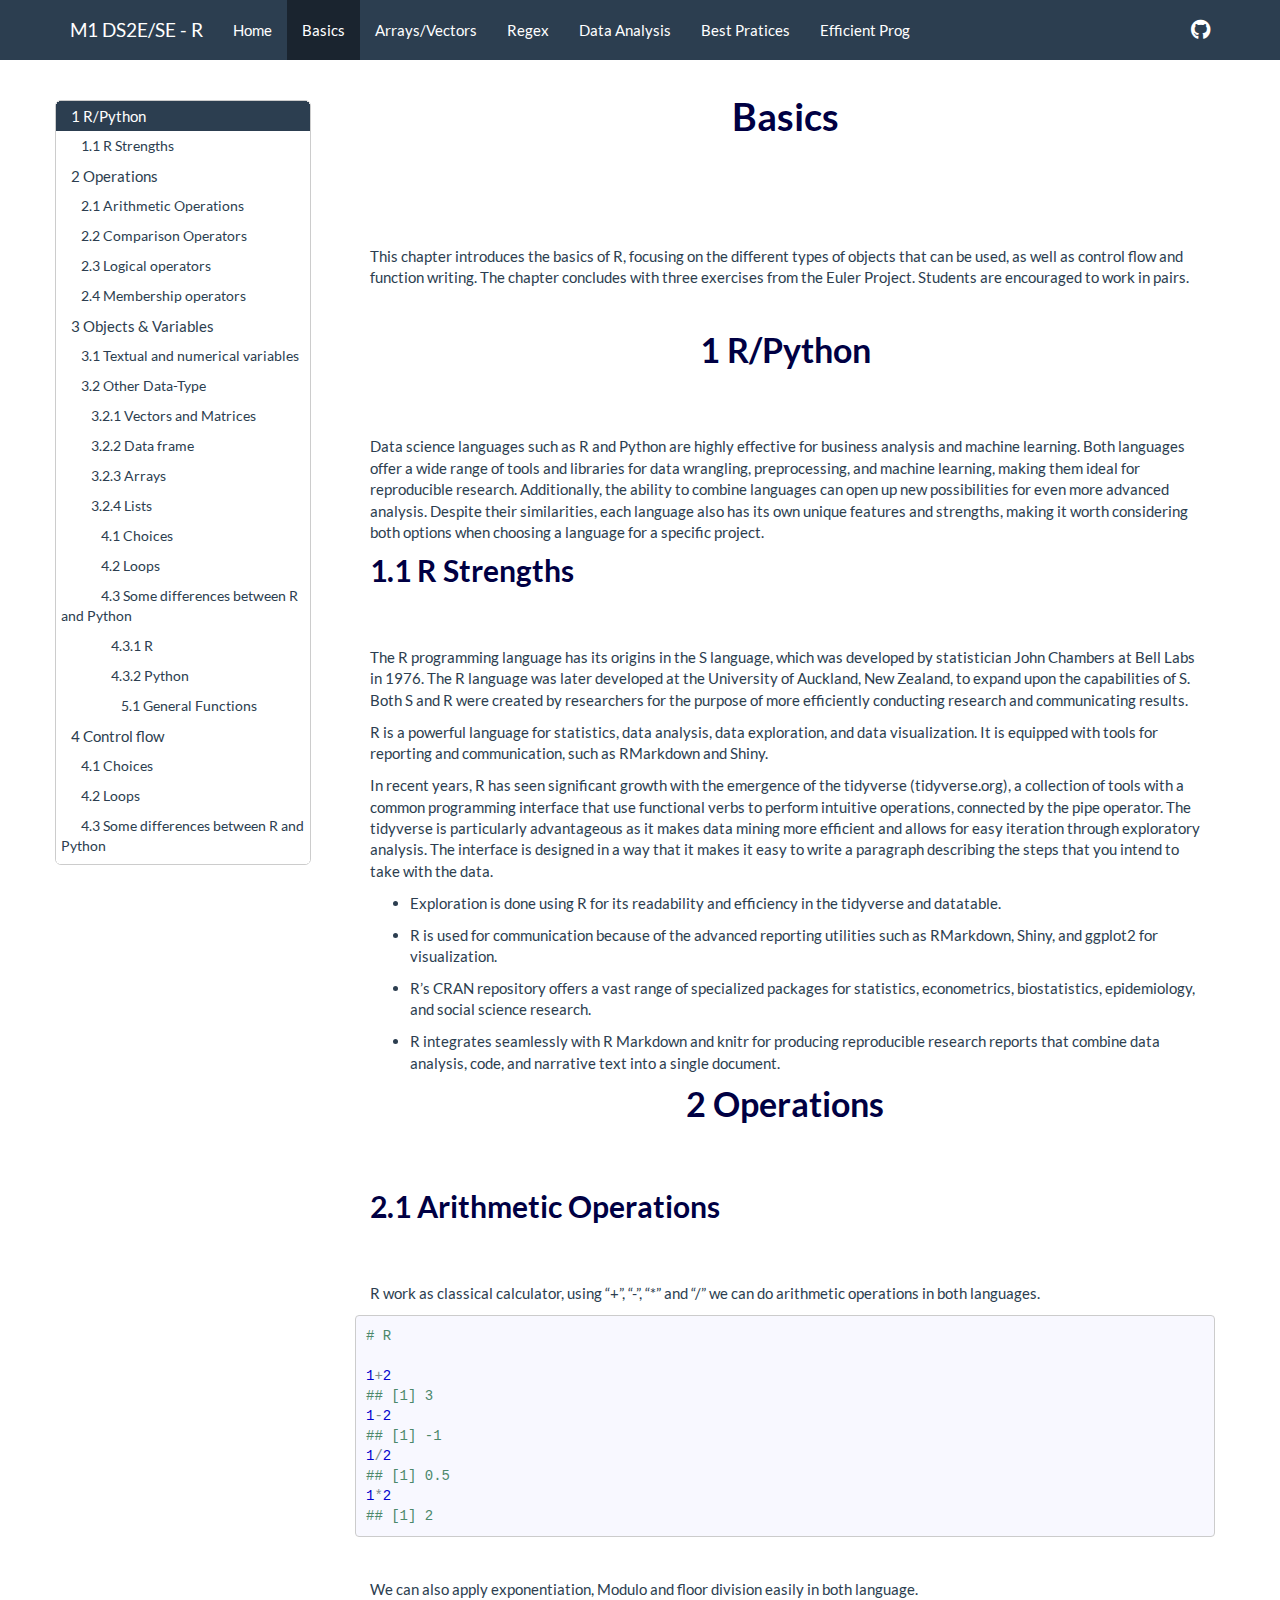
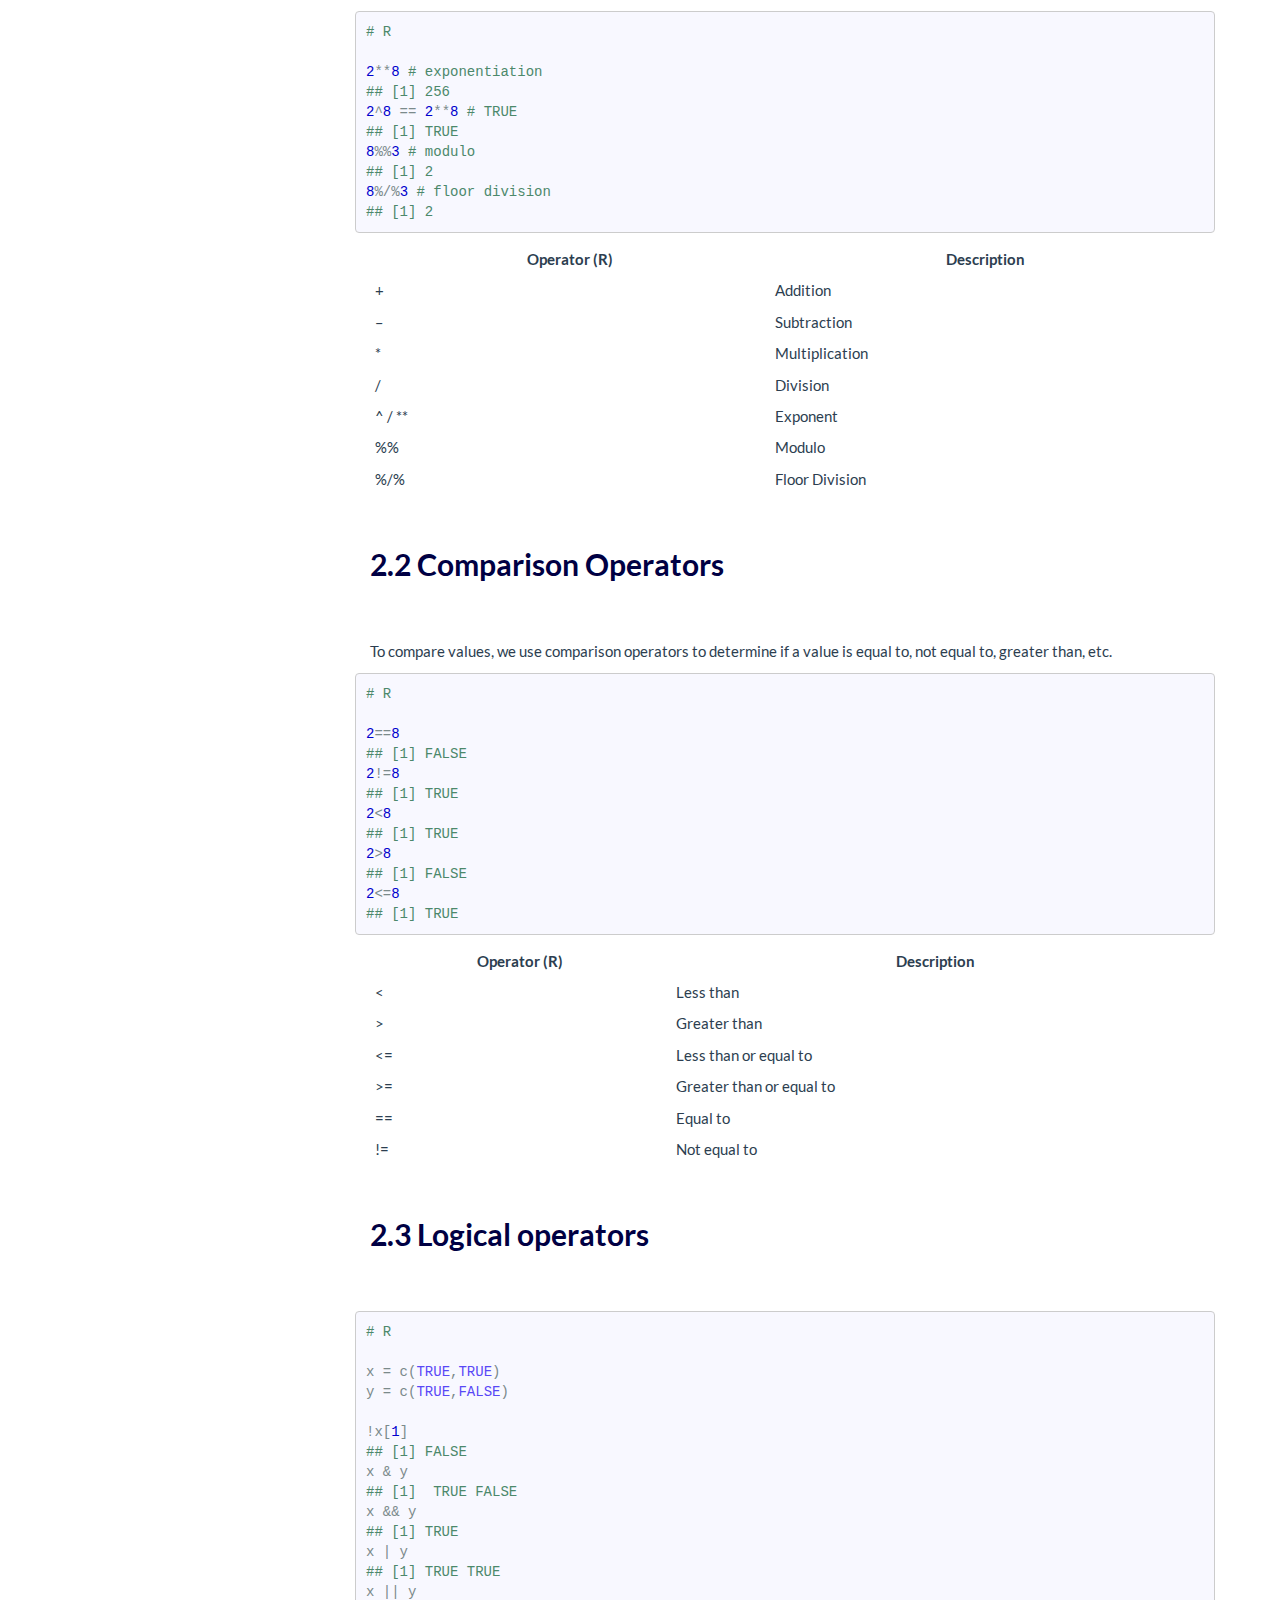
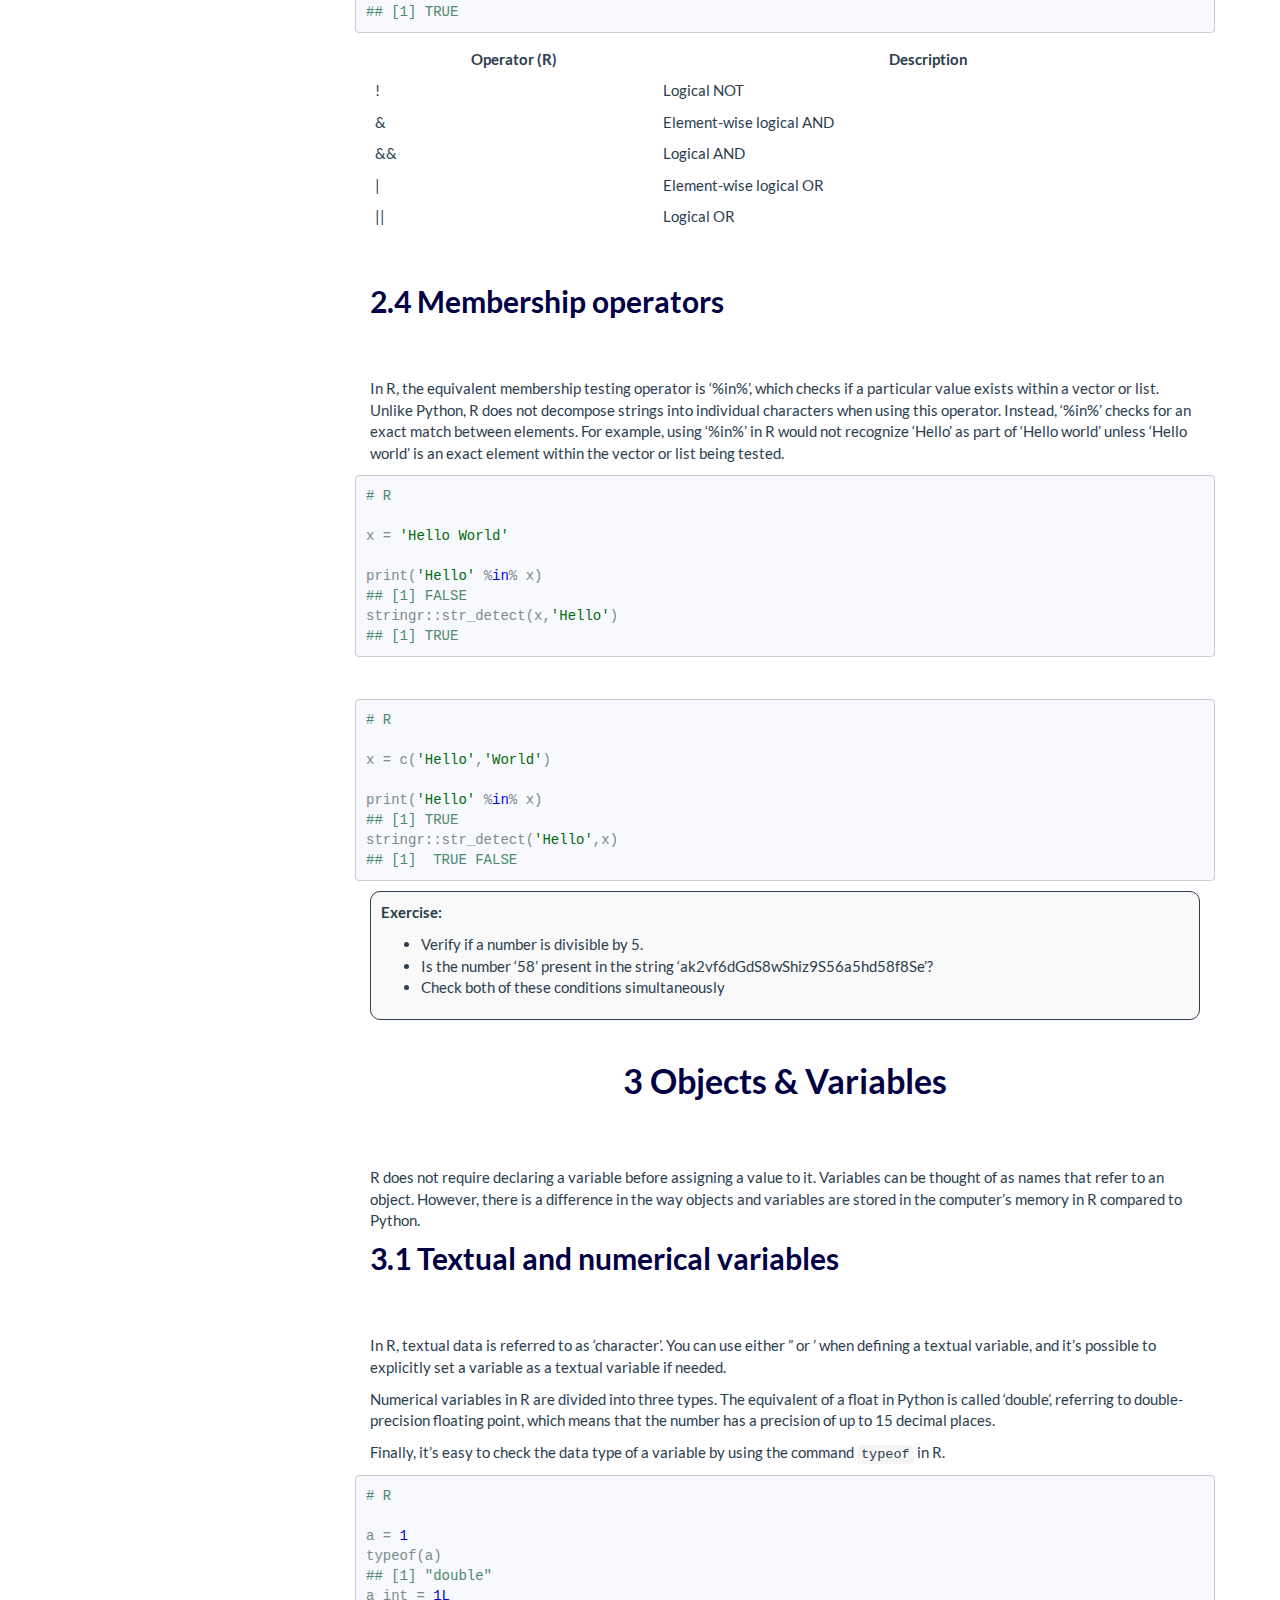
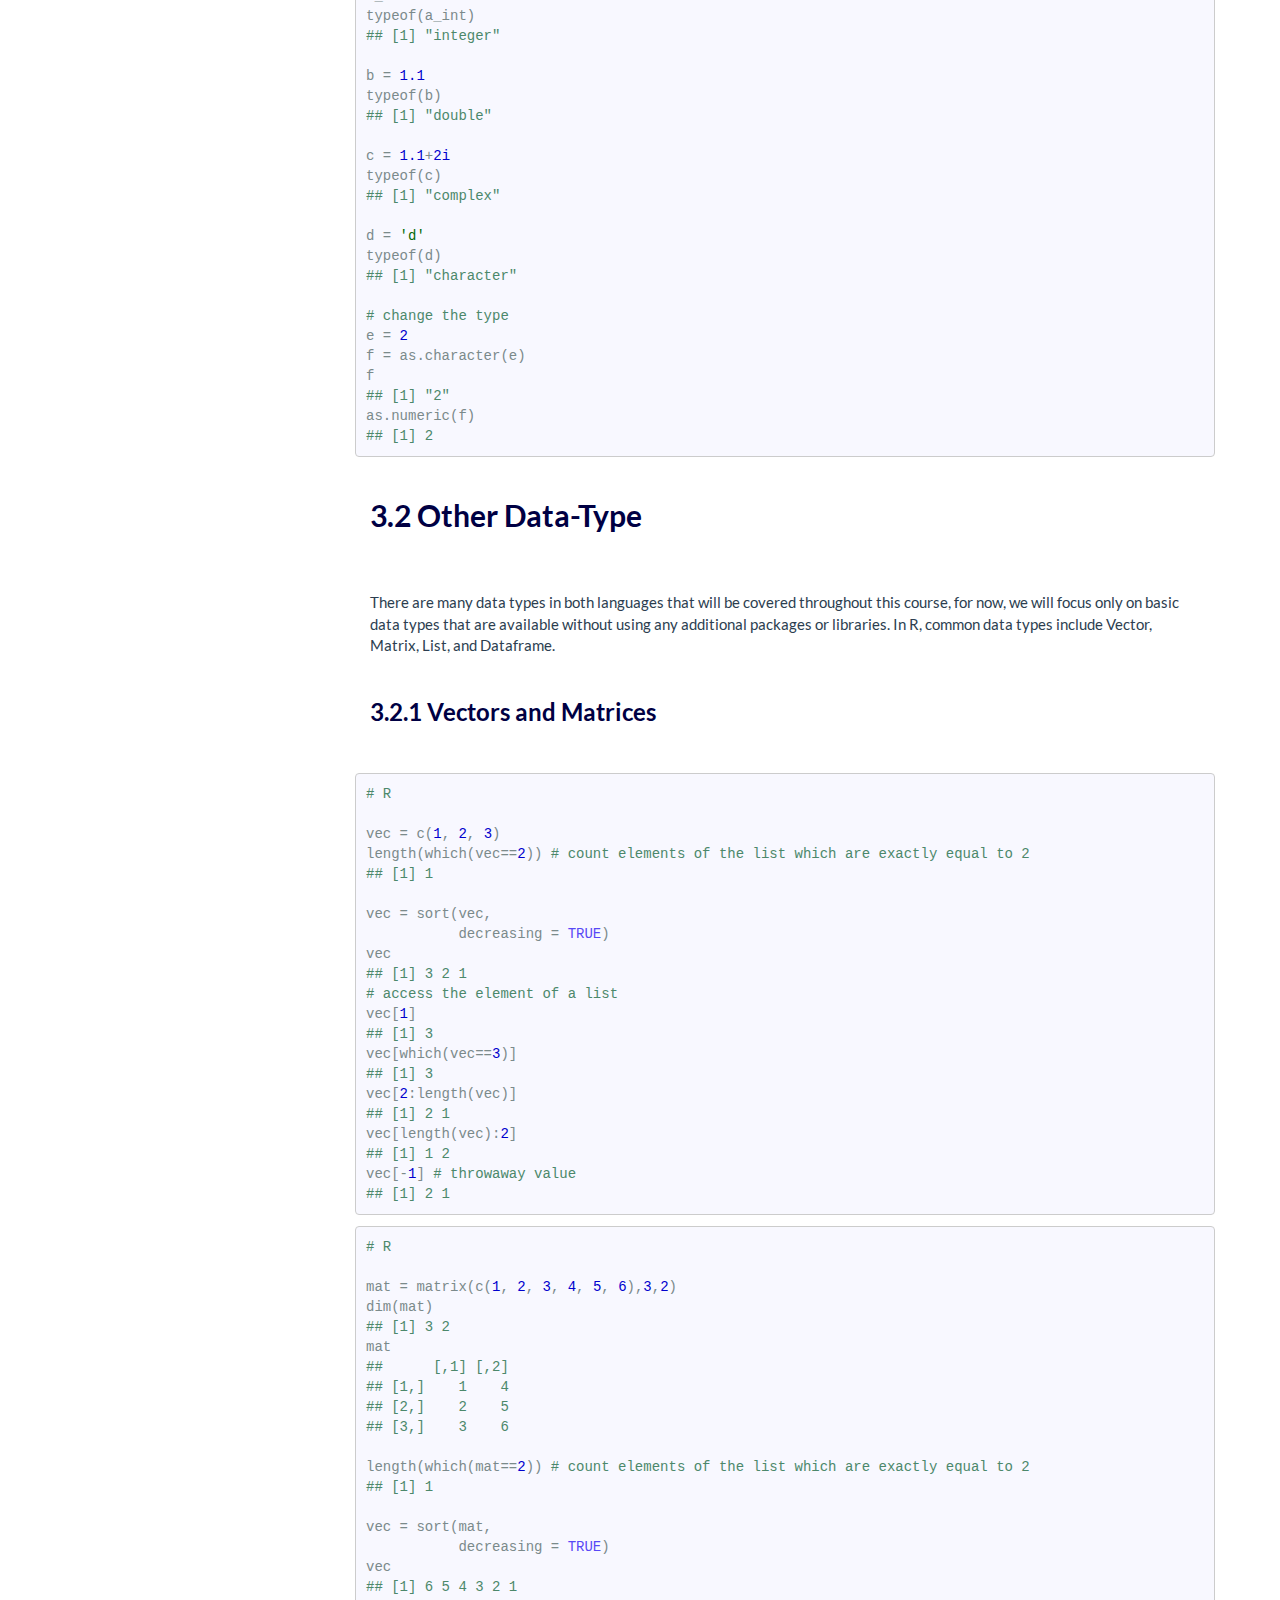
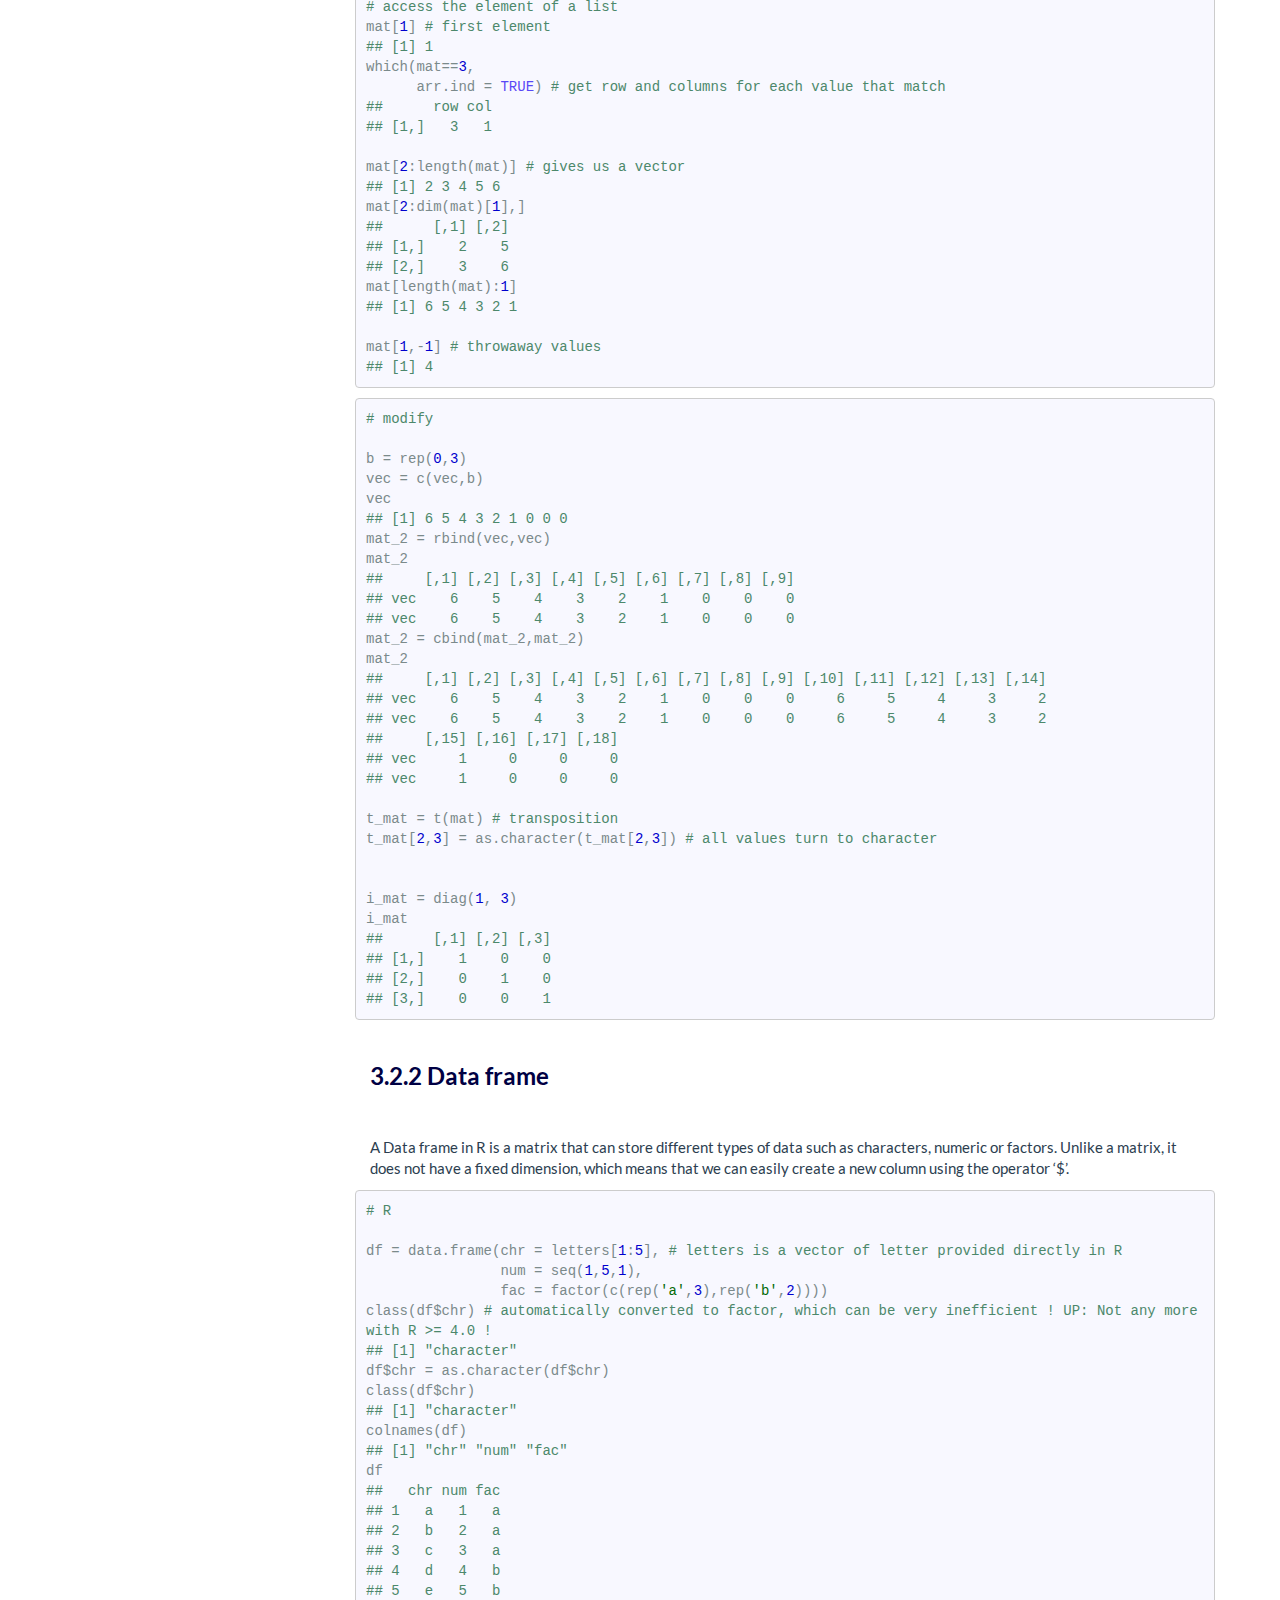
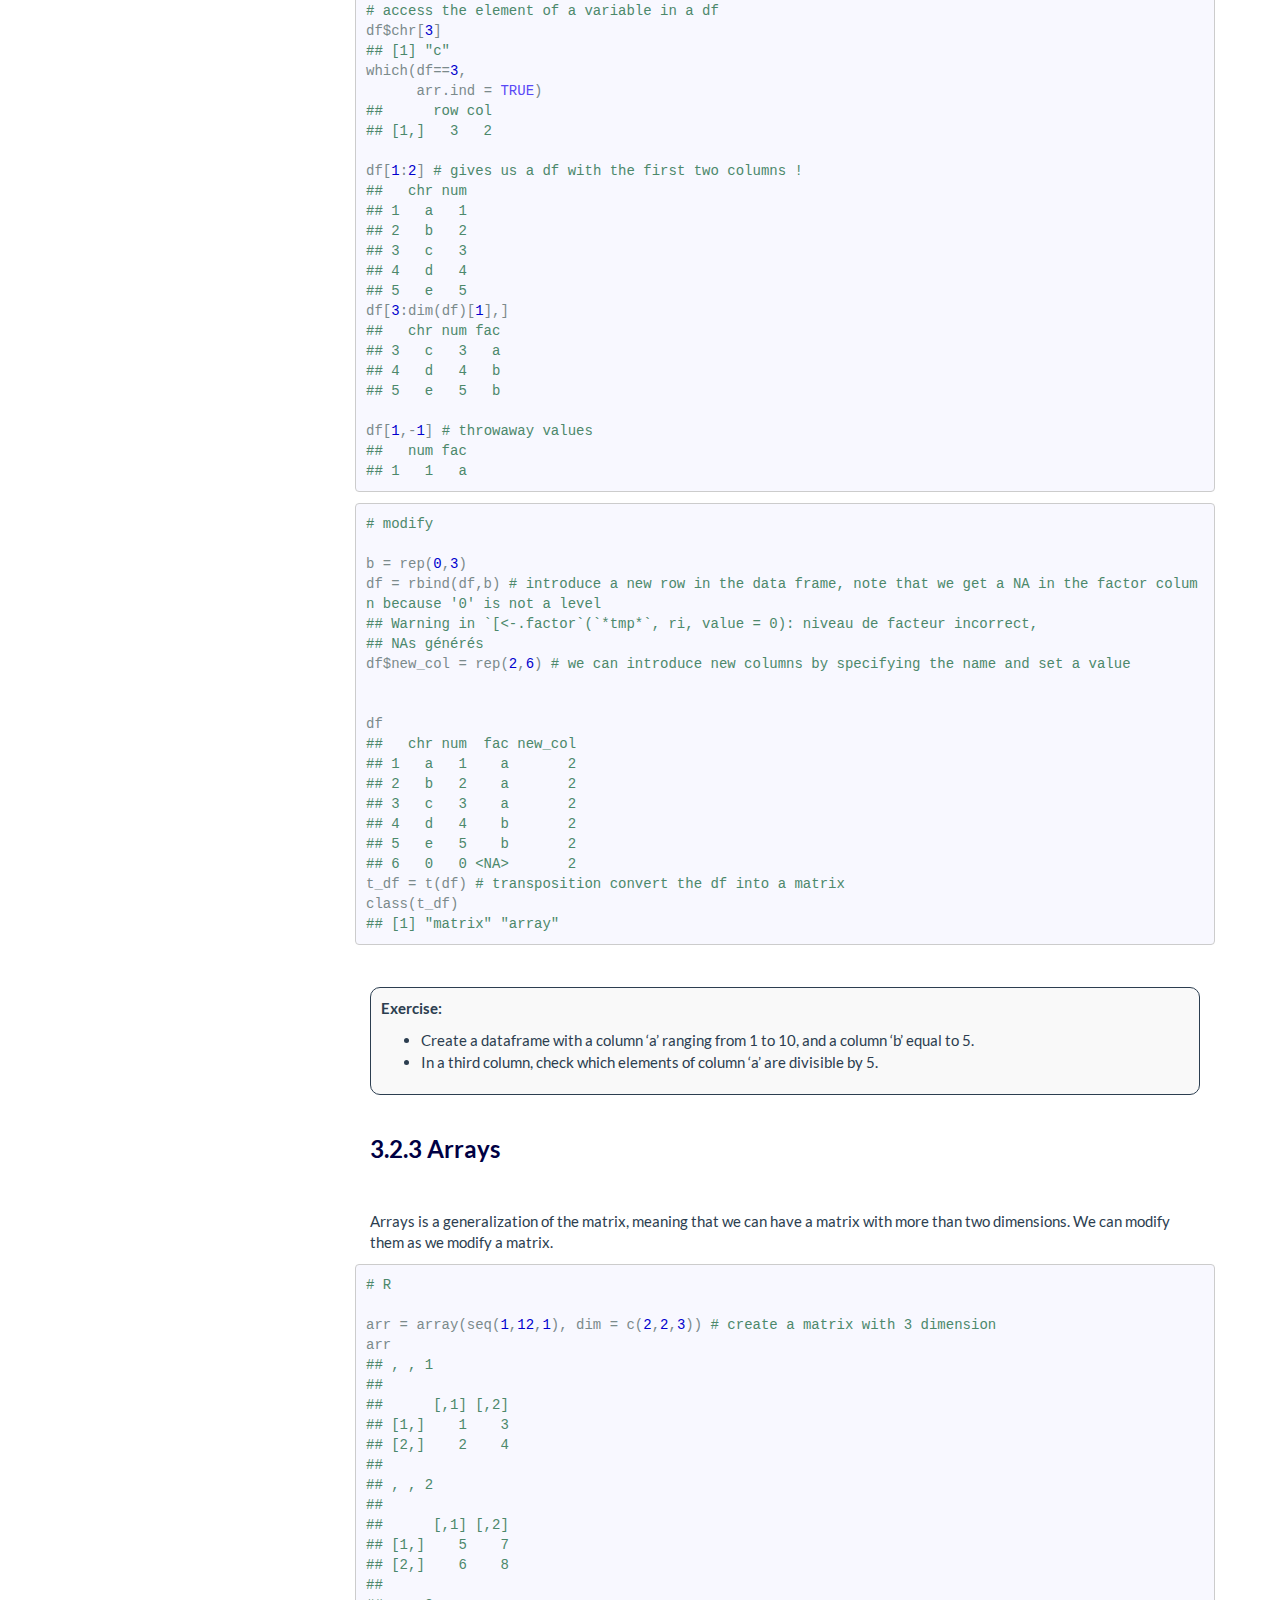
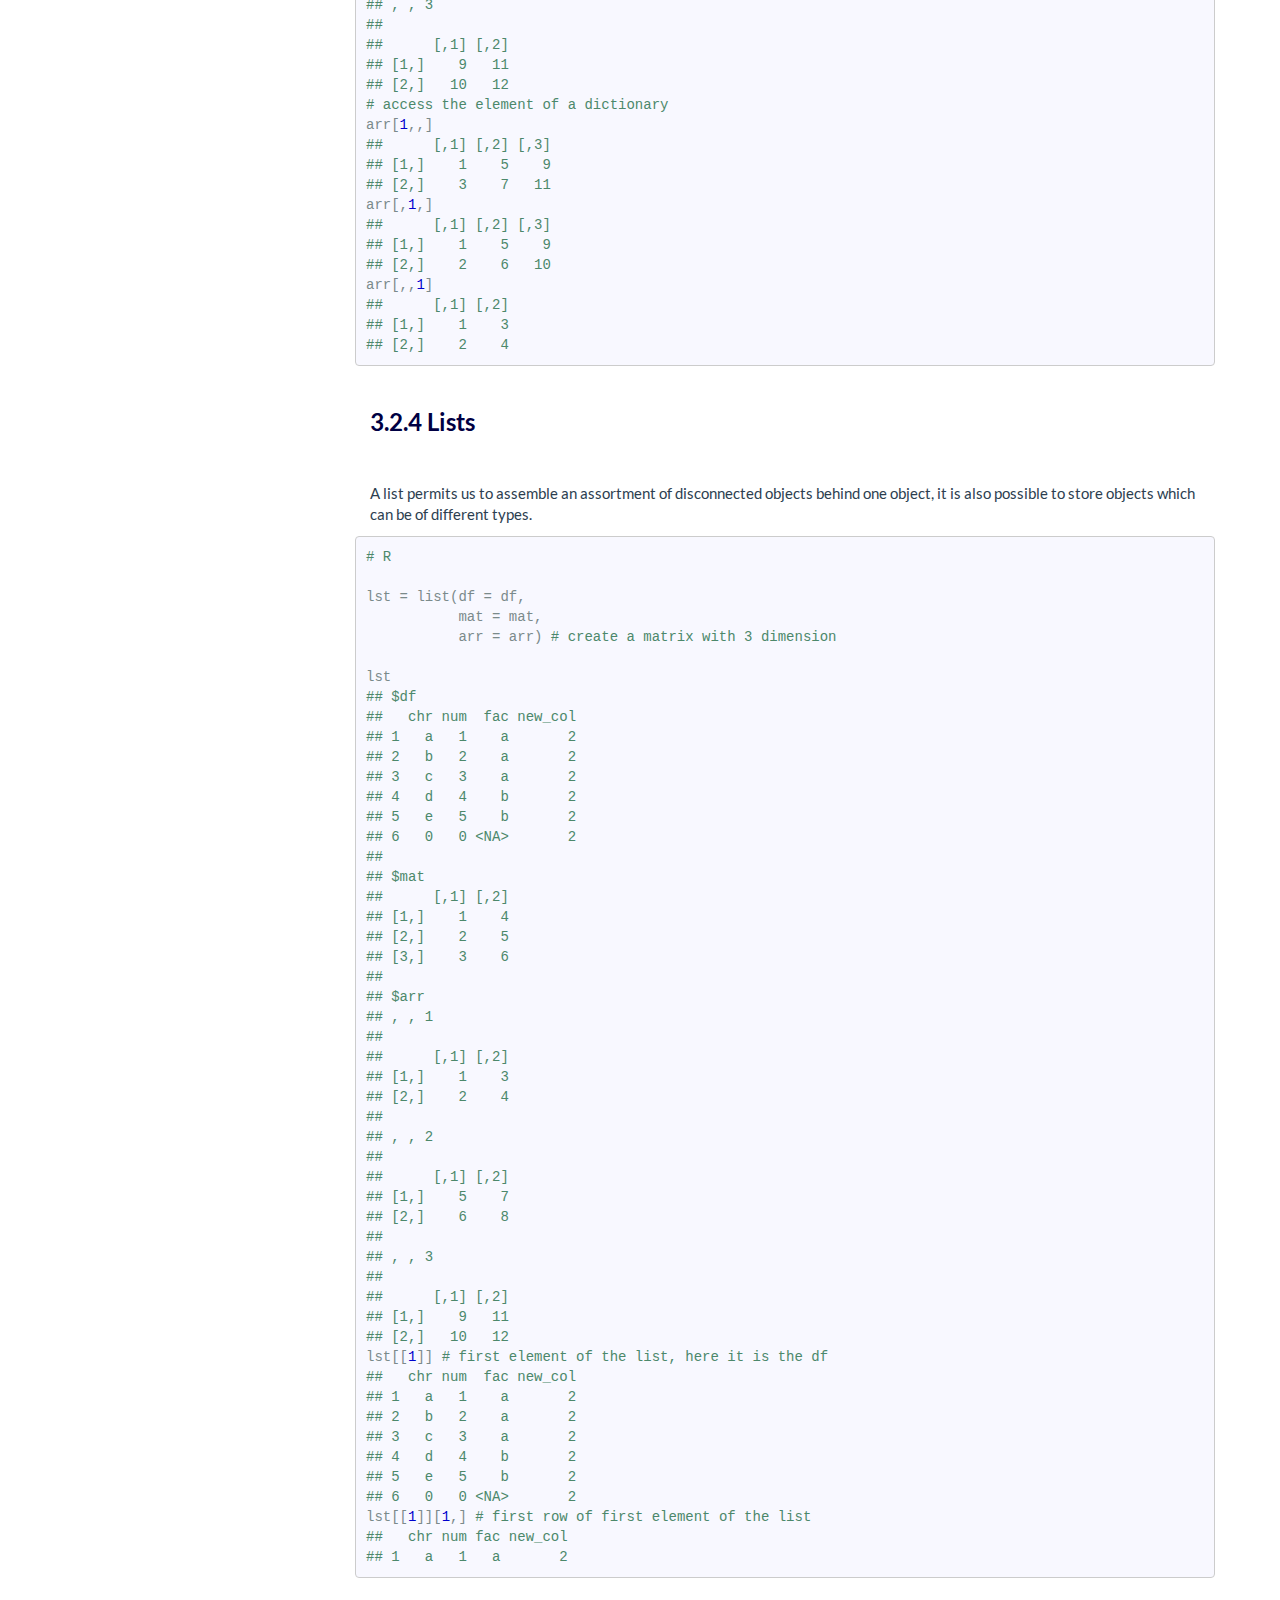
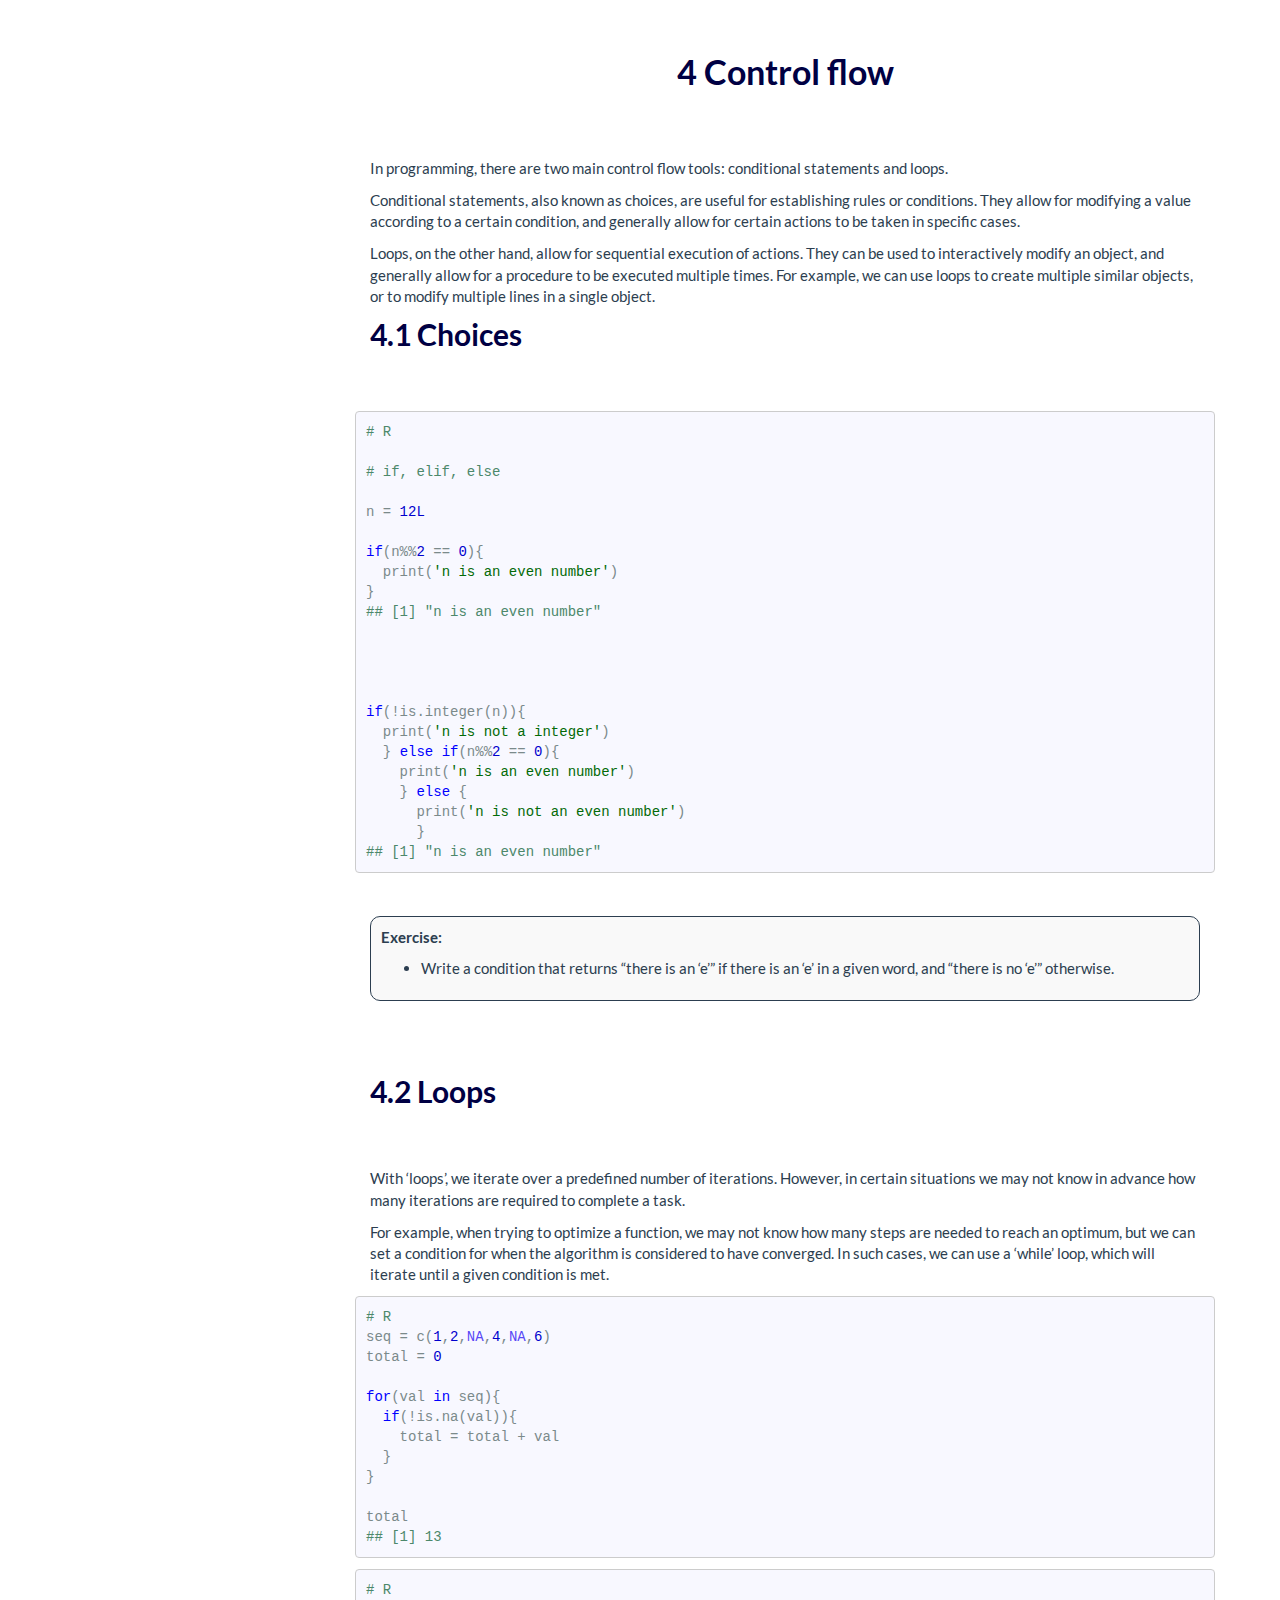
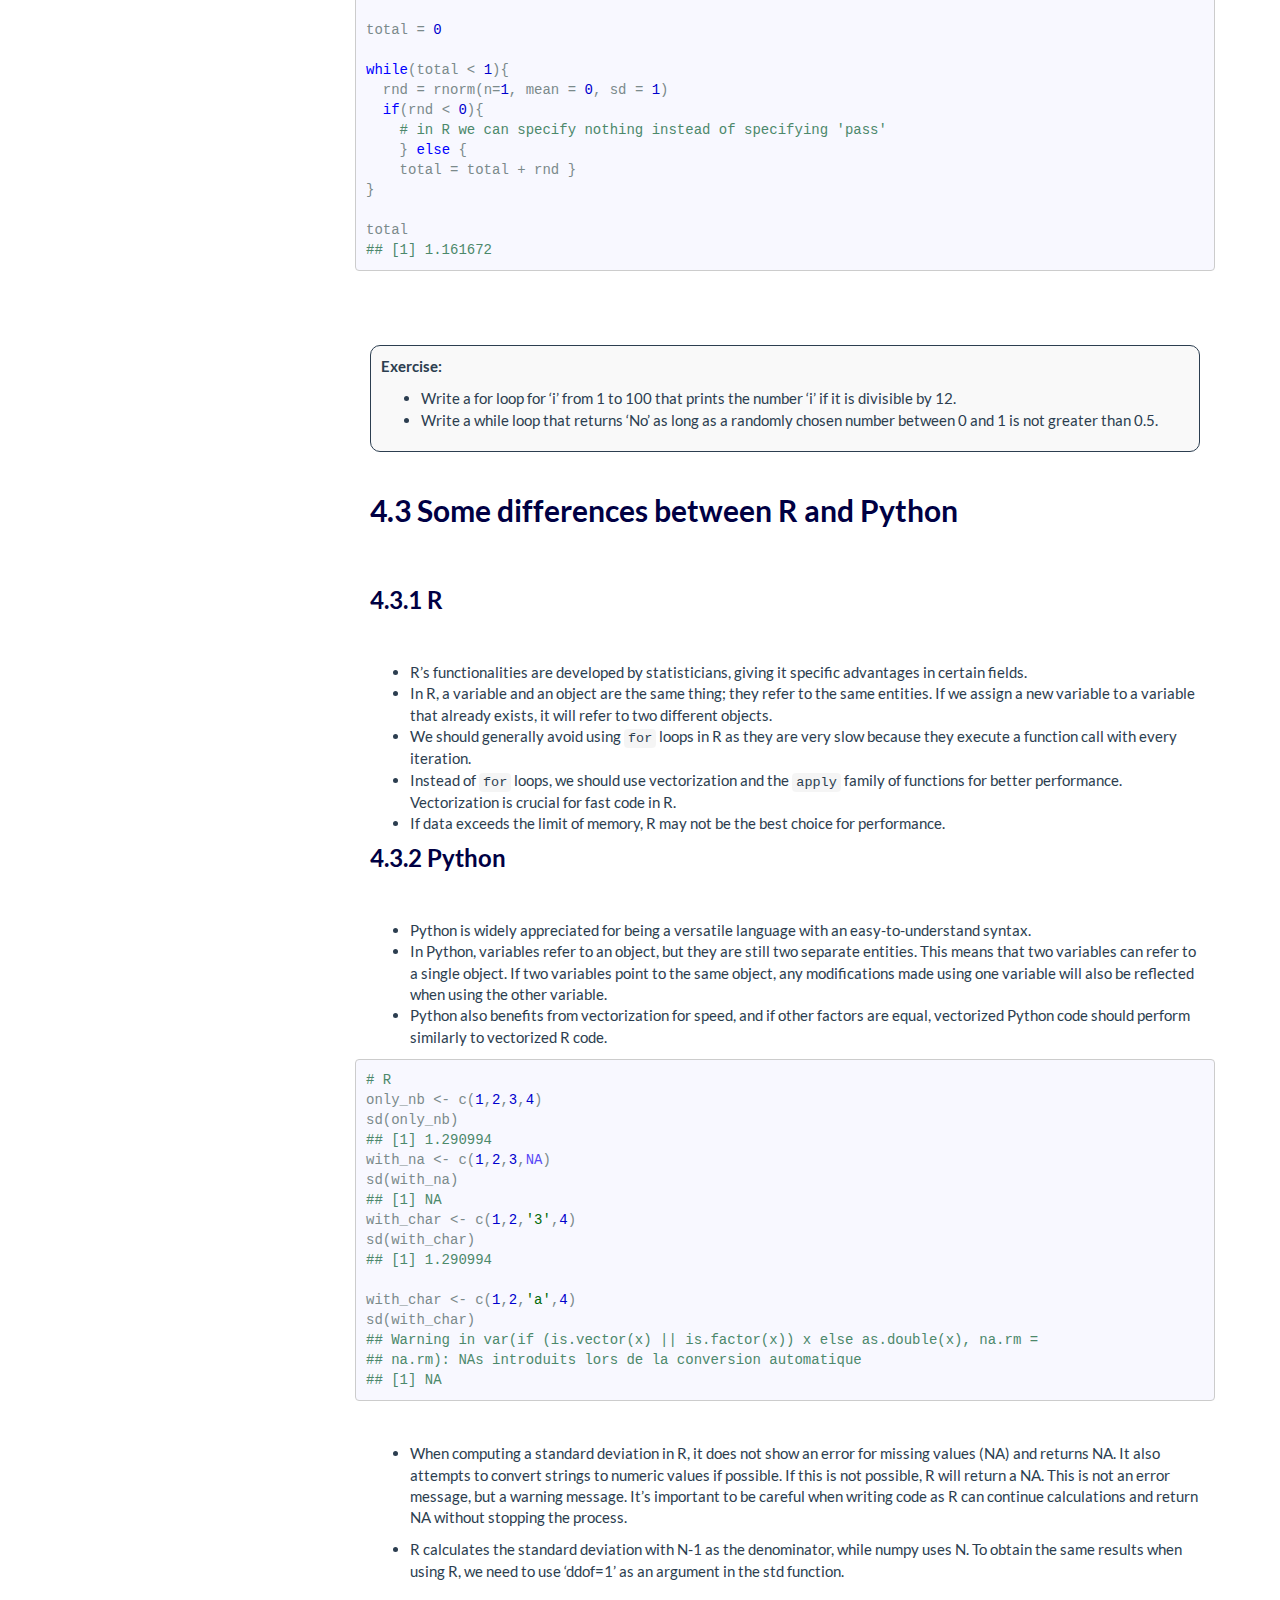
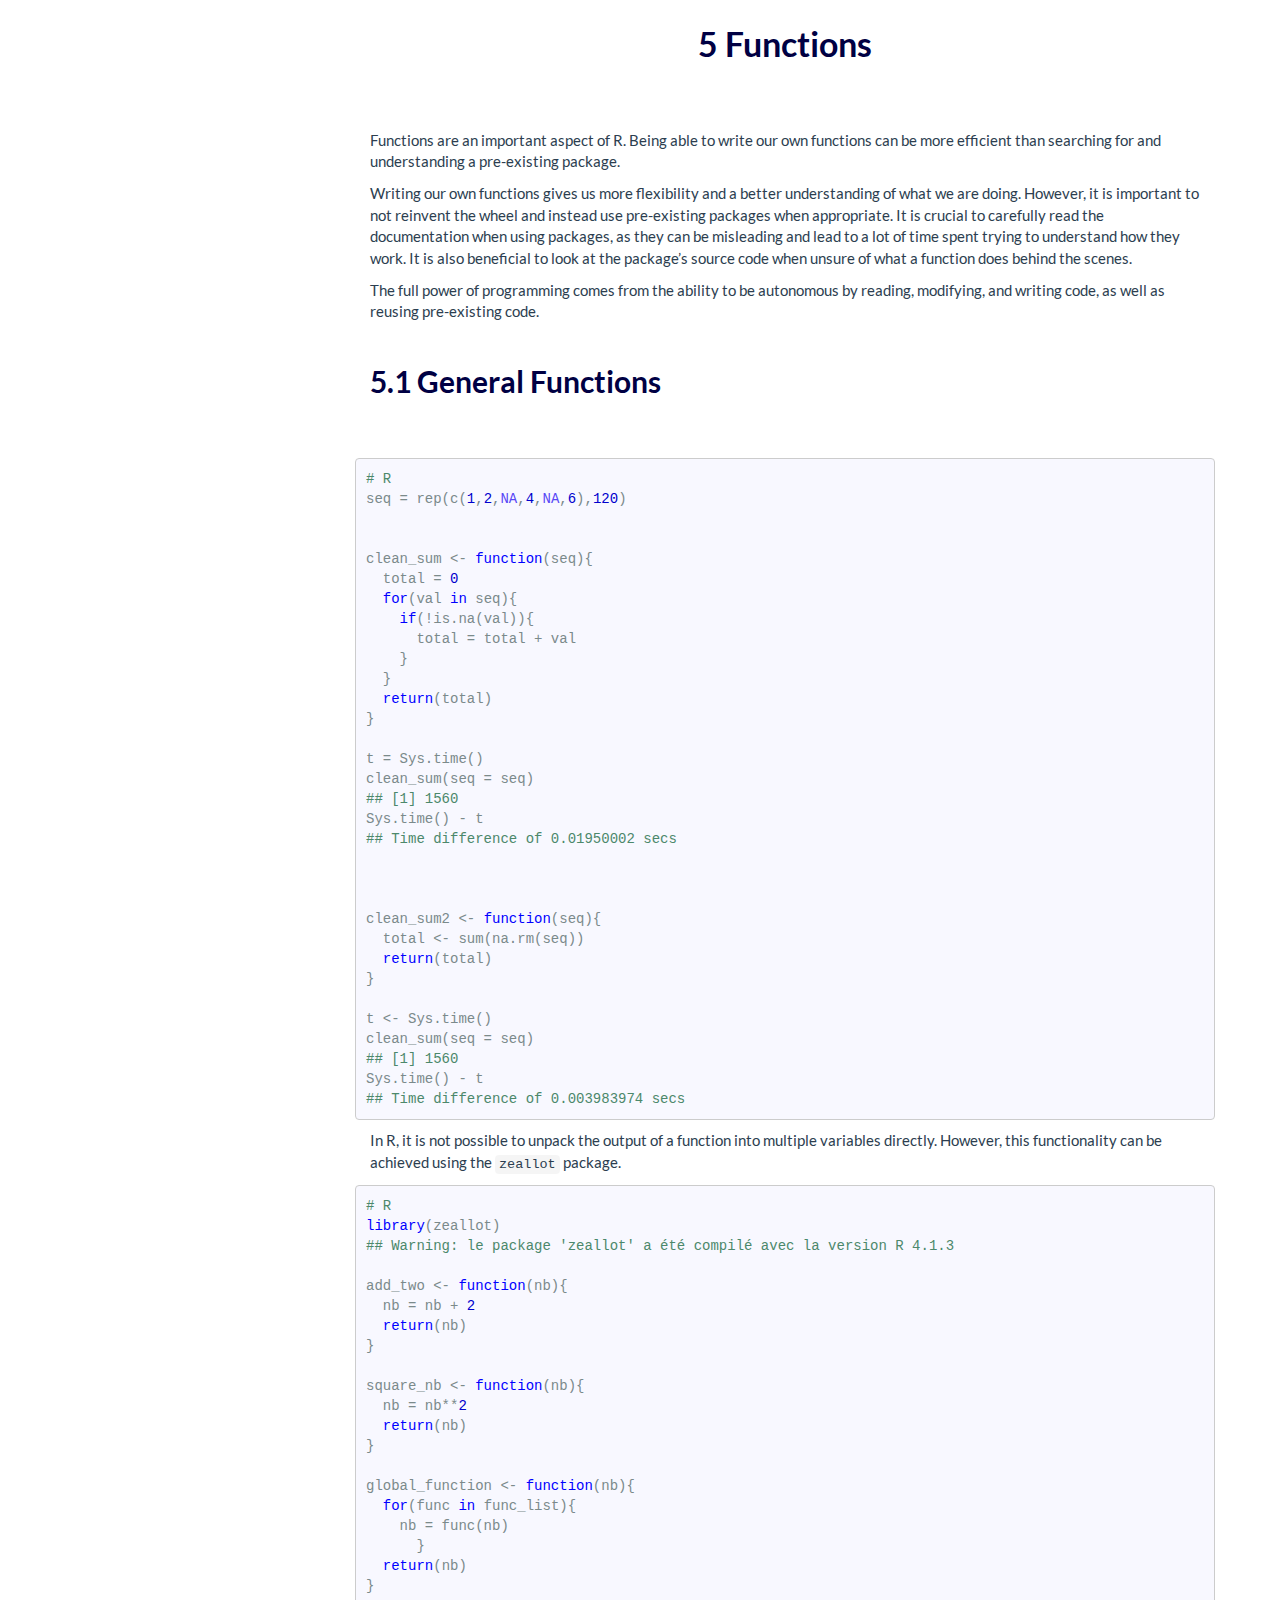
==== 2_Basics.html @ 62114208 "up" ====
<!DOCTYPE html>

<html>

<head>

<meta charset="utf-8" />
<meta name="generator" content="pandoc" />
<meta http-equiv="X-UA-Compatible" content="IE=EDGE" />




<title>Basics</title>

<script src="site_libs/header-attrs-2.11/header-attrs.js"></script>
<script src="site_libs/jquery-3.6.0/jquery-3.6.0.min.js"></script>
<meta name="viewport" content="width=device-width, initial-scale=1" />
<link href="site_libs/bootstrap-3.3.5/css/flatly.min.css" rel="stylesheet" />
<script src="site_libs/bootstrap-3.3.5/js/bootstrap.min.js"></script>
<script src="site_libs/bootstrap-3.3.5/shim/html5shiv.min.js"></script>
<script src="site_libs/bootstrap-3.3.5/shim/respond.min.js"></script>
<style>h1 {font-size: 34px;}
       h1.title {font-size: 38px;}
       h2 {font-size: 30px;}
       h3 {font-size: 24px;}
       h4 {font-size: 18px;}
       h5 {font-size: 16px;}
       h6 {font-size: 12px;}
       code {color: inherit; background-color: rgba(0, 0, 0, 0.04);}
       pre:not([class]) { background-color: white }</style>
<script src="site_libs/jqueryui-1.11.4/jquery-ui.min.js"></script>
<link href="site_libs/tocify-1.9.1/jquery.tocify.css" rel="stylesheet" />
<script src="site_libs/tocify-1.9.1/jquery.tocify.js"></script>
<script src="site_libs/navigation-1.1/tabsets.js"></script>
<link href="site_libs/highlightjs-9.12.0/textmate.css" rel="stylesheet" />
<script src="site_libs/highlightjs-9.12.0/highlight.js"></script>
<link href="site_libs/font-awesome-5.1.0/css/all.css" rel="stylesheet" />
<link href="site_libs/font-awesome-5.1.0/css/v4-shims.css" rel="stylesheet" />

<style type="text/css">
  code{white-space: pre-wrap;}
  span.smallcaps{font-variant: small-caps;}
  span.underline{text-decoration: underline;}
  div.column{display: inline-block; vertical-align: top; width: 50%;}
  div.hanging-indent{margin-left: 1.5em; text-indent: -1.5em;}
  ul.task-list{list-style: none;}
    </style>

<style type="text/css">code{white-space: pre;}</style>
<script type="text/javascript">
if (window.hljs) {
  hljs.configure({languages: []});
  hljs.initHighlightingOnLoad();
  if (document.readyState && document.readyState === "complete") {
    window.setTimeout(function() { hljs.initHighlighting(); }, 0);
  }
}
</script>





<link rel="stylesheet" href="custom.css" type="text/css" />



<style type = "text/css">
.main-container {
  max-width: 940px;
  margin-left: auto;
  margin-right: auto;
}
img {
  max-width:100%;
}
.tabbed-pane {
  padding-top: 12px;
}
.html-widget {
  margin-bottom: 20px;
}
button.code-folding-btn:focus {
  outline: none;
}
summary {
  display: list-item;
}
pre code {
  padding: 0;
}
</style>


<style type="text/css">
.dropdown-submenu {
  position: relative;
}
.dropdown-submenu>.dropdown-menu {
  top: 0;
  left: 100%;
  margin-top: -6px;
  margin-left: -1px;
  border-radius: 0 6px 6px 6px;
}
.dropdown-submenu:hover>.dropdown-menu {
  display: block;
}
.dropdown-submenu>a:after {
  display: block;
  content: " ";
  float: right;
  width: 0;
  height: 0;
  border-color: transparent;
  border-style: solid;
  border-width: 5px 0 5px 5px;
  border-left-color: #cccccc;
  margin-top: 5px;
  margin-right: -10px;
}
.dropdown-submenu:hover>a:after {
  border-left-color: #adb5bd;
}
.dropdown-submenu.pull-left {
  float: none;
}
.dropdown-submenu.pull-left>.dropdown-menu {
  left: -100%;
  margin-left: 10px;
  border-radius: 6px 0 6px 6px;
}
</style>

<script type="text/javascript">
// manage active state of menu based on current page
$(document).ready(function () {
  // active menu anchor
  href = window.location.pathname
  href = href.substr(href.lastIndexOf('/') + 1)
  if (href === "")
    href = "index.html";
  var menuAnchor = $('a[href="' + href + '"]');

  // mark it active
  menuAnchor.tab('show');

  // if it's got a parent navbar menu mark it active as well
  menuAnchor.closest('li.dropdown').addClass('active');

  // Navbar adjustments
  var navHeight = $(".navbar").first().height() + 15;
  var style = document.createElement('style');
  var pt = "padding-top: " + navHeight + "px; ";
  var mt = "margin-top: -" + navHeight + "px; ";
  var css = "";
  // offset scroll position for anchor links (for fixed navbar)
  for (var i = 1; i <= 6; i++) {
    css += ".section h" + i + "{ " + pt + mt + "}\n";
  }
  style.innerHTML = "body {" + pt + "padding-bottom: 40px; }\n" + css;
  document.head.appendChild(style);
});
</script>

<!-- tabsets -->

<style type="text/css">
.tabset-dropdown > .nav-tabs {
  display: inline-table;
  max-height: 500px;
  min-height: 44px;
  overflow-y: auto;
  border: 1px solid #ddd;
  border-radius: 4px;
}

.tabset-dropdown > .nav-tabs > li.active:before {
  content: "";
  font-family: 'Glyphicons Halflings';
  display: inline-block;
  padding: 10px;
  border-right: 1px solid #ddd;
}

.tabset-dropdown > .nav-tabs.nav-tabs-open > li.active:before {
  content: "&#xe258;";
  border: none;
}

.tabset-dropdown > .nav-tabs.nav-tabs-open:before {
  content: "";
  font-family: 'Glyphicons Halflings';
  display: inline-block;
  padding: 10px;
  border-right: 1px solid #ddd;
}

.tabset-dropdown > .nav-tabs > li.active {
  display: block;
}

.tabset-dropdown > .nav-tabs > li > a,
.tabset-dropdown > .nav-tabs > li > a:focus,
.tabset-dropdown > .nav-tabs > li > a:hover {
  border: none;
  display: inline-block;
  border-radius: 4px;
  background-color: transparent;
}

.tabset-dropdown > .nav-tabs.nav-tabs-open > li {
  display: block;
  float: none;
}

.tabset-dropdown > .nav-tabs > li {
  display: none;
}
</style>

<!-- code folding -->



<style type="text/css">

#TOC {
  margin: 25px 0px 20px 0px;
}
@media (max-width: 768px) {
#TOC {
  position: relative;
  width: 100%;
}
}

@media print {
.toc-content {
  /* see https://github.com/w3c/csswg-drafts/issues/4434 */
  float: right;
}
}

.toc-content {
  padding-left: 30px;
  padding-right: 40px;
}

div.main-container {
  max-width: 1200px;
}

div.tocify {
  width: 20%;
  max-width: 260px;
  max-height: 85%;
}

@media (min-width: 768px) and (max-width: 991px) {
  div.tocify {
    width: 25%;
  }
}

@media (max-width: 767px) {
  div.tocify {
    width: 100%;
    max-width: none;
  }
}

.tocify ul, .tocify li {
  line-height: 20px;
}

.tocify-subheader .tocify-item {
  font-size: 0.90em;
}

.tocify .list-group-item {
  border-radius: 0px;
}

.tocify-subheader {
  display: inline;
}
.tocify-subheader .tocify-item {
  font-size: 0.95em;
}

</style>



</head>

<body>


<div class="container-fluid main-container">


<!-- setup 3col/9col grid for toc_float and main content  -->
<div class="row">
<div class="col-xs-12 col-sm-4 col-md-3">
<div id="TOC" class="tocify">
</div>
</div>

<div class="toc-content col-xs-12 col-sm-8 col-md-9">




<div class="navbar navbar-default  navbar-fixed-top" role="navigation">
  <div class="container">
    <div class="navbar-header">
      <button type="button" class="navbar-toggle collapsed" data-toggle="collapse" data-target="#navbar">
        <span class="icon-bar"></span>
        <span class="icon-bar"></span>
        <span class="icon-bar"></span>
      </button>
      <a class="navbar-brand" href="index.html">M1 DS2E/SE - R</a>
    </div>
    <div id="navbar" class="navbar-collapse collapse">
      <ul class="nav navbar-nav">
        <li>
  <a href="index.html">Home</a>
</li>
<li>
  <a href="2_Basics.html">Basics</a>
</li>
<li>
  <a href="3_Arrays_Vectors.html">Arrays/Vectors</a>
</li>
<li>
  <a href="4_Regex.html">Regex</a>
</li>
<li>
  <a href="5_Data_Analysis_R.html">Data Analysis</a>
</li>
<li>
  <a href="7_Best_practices.html">Best Pratices</a>
</li>
<li>
  <a href="8_Efficient_prog.html">Efficient Prog</a>
</li>
      </ul>
      <ul class="nav navbar-nav navbar-right">
        <li>
  <a href="https://github.com/master-ds2e/">
    <span class="fa fa-github fa-lg"></span>
     
  </a>
</li>
      </ul>
    </div><!--/.nav-collapse -->
  </div><!--/.container -->
</div><!--/.navbar -->

<div id="header">



<h1 class="title toc-ignore">Basics</h1>

</div>


<style>
div.python pre { background-color: #e9f7f5
; }
</style>
<style>
div.r pre { background-color: #f8f8ff; }
</style>
<style>
div.exo pre { background-color: #e3e9ea; }
</style>
<p>
 
</p>
<p>This chapter introduces the basics of R, focusing on the different types of objects that can be used, as well as control flow and function writing. The chapter concludes with three exercises from the Euler Project. Students are encouraged to work in pairs.</p>
<p>
 
</p>
<div id="rpython" class="section level1" number="1">
<h1><span class="header-section-number">1</span> R/Python</h1>
<p>Data science languages such as R and Python are highly effective for business analysis and machine learning. Both languages offer a wide range of tools and libraries for data wrangling, preprocessing, and machine learning, making them ideal for reproducible research. Additionally, the ability to combine languages can open up new possibilities for even more advanced analysis. Despite their similarities, each language also has its own unique features and strengths, making it worth considering both options when choosing a language for a specific project.</p>
<div id="r-strengths" class="section level2" number="1.1">
<h2><span class="header-section-number">1.1</span> R Strengths</h2>
<p>The R programming language has its origins in the S language, which was developed by statistician John Chambers at Bell Labs in 1976. The R language was later developed at the University of Auckland, New Zealand, to expand upon the capabilities of S. Both S and R were created by researchers for the purpose of more efficiently conducting research and communicating results.</p>
<p>R is a powerful language for statistics, data analysis, data exploration, and data visualization. It is equipped with tools for reporting and communication, such as RMarkdown and Shiny.</p>
<p>In recent years, R has seen significant growth with the emergence of the tidyverse (tidyverse.org), a collection of tools with a common programming interface that use functional verbs to perform intuitive operations, connected by the pipe operator. The tidyverse is particularly advantageous as it makes data mining more efficient and allows for easy iteration through exploratory analysis. The interface is designed in a way that it makes it easy to write a paragraph describing the steps that you intend to take with the data.</p>
<ul>
<li><p>Exploration is done using R for its readability and efficiency in the tidyverse and datatable.</p></li>
<li><p>R is used for communication because of the advanced reporting utilities such as RMarkdown, Shiny, and ggplot2 for visualization.</p></li>
<li><p>R’s CRAN repository offers a vast range of specialized packages for statistics, econometrics, biostatistics, epidemiology, and social science research.</p></li>
<li><p>R integrates seamlessly with R Markdown and knitr for producing reproducible research reports that combine data analysis, code, and narrative text into a single document.</p></li>
</ul>
</div>
</div>
<div id="operations" class="section level1" number="2">
<h1><span class="header-section-number">2</span> Operations</h1>
<div id="arithmetic-operations" class="section level2" number="2.1">
<h2><span class="header-section-number">2.1</span> Arithmetic Operations</h2>
<p>R work as classical calculator, using “+”, “-”, “*” and “/” we can do arithmetic operations in both languages.</p>
<div class="row">
<div class="r">
<pre class="r"><code># R

1+2
## [1] 3
1-2
## [1] -1
1/2
## [1] 0.5
1*2
## [1] 2</code></pre>
</div>
</div>
<p>
 
</p>
<p>We can also apply exponentiation, Modulo and floor division easily in both language.</p>
<div class="row">
<div class="r">
<pre class="r"><code># R

2**8 # exponentiation
## [1] 256
2^8 == 2**8 # TRUE
## [1] TRUE
8%%3 # modulo
## [1] 2
8%/%3 # floor division
## [1] 2</code></pre>
</div>
</div>
<table>
<thead>
<tr class="header">
<th>Operator (R)</th>
<th>Description</th>
</tr>
</thead>
<tbody>
<tr class="odd">
<td>+</td>
<td>Addition</td>
</tr>
<tr class="even">
<td>–</td>
<td>Subtraction</td>
</tr>
<tr class="odd">
<td>*</td>
<td>Multiplication</td>
</tr>
<tr class="even">
<td>/</td>
<td>Division</td>
</tr>
<tr class="odd">
<td>^ / **</td>
<td>Exponent</td>
</tr>
<tr class="even">
<td>%%</td>
<td>Modulo</td>
</tr>
<tr class="odd">
<td>%/%</td>
<td>Floor Division</td>
</tr>
</tbody>
</table>
<p>
 
</p>
</div>
<div id="comparison-operators" class="section level2" number="2.2">
<h2><span class="header-section-number">2.2</span> Comparison Operators</h2>
<p>To compare values, we use comparison operators to determine if a value is equal to, not equal to, greater than, etc.</p>
<div class="row">
<div class="r">
<pre class="r"><code># R

2==8
## [1] FALSE
2!=8
## [1] TRUE
2&lt;8
## [1] TRUE
2&gt;8
## [1] FALSE
2&lt;=8
## [1] TRUE</code></pre>
</div>
</div>
<table>
<thead>
<tr class="header">
<th>Operator (R)</th>
<th>Description</th>
</tr>
</thead>
<tbody>
<tr class="odd">
<td>&lt;</td>
<td>Less than</td>
</tr>
<tr class="even">
<td>&gt;</td>
<td>Greater than</td>
</tr>
<tr class="odd">
<td>&lt;=</td>
<td>Less than or equal to</td>
</tr>
<tr class="even">
<td>&gt;=</td>
<td>Greater than or equal to</td>
</tr>
<tr class="odd">
<td>==</td>
<td>Equal to</td>
</tr>
<tr class="even">
<td>!=</td>
<td>Not equal to</td>
</tr>
</tbody>
</table>
<p>
 
</p>
</div>
<div id="logical-operators" class="section level2" number="2.3">
<h2><span class="header-section-number">2.3</span> Logical operators</h2>
<div class="row">
<div class="r">
<pre class="r"><code># R

x = c(TRUE,TRUE)
y = c(TRUE,FALSE)

!x[1]
## [1] FALSE
x &amp; y
## [1]  TRUE FALSE
x &amp;&amp; y
## [1] TRUE
x | y
## [1] TRUE TRUE
x || y
## [1] TRUE</code></pre>
</div>
</div>
<table>
<thead>
<tr class="header">
<th>Operator (R)</th>
<th>Description</th>
</tr>
</thead>
<tbody>
<tr class="odd">
<td>!</td>
<td>Logical NOT</td>
</tr>
<tr class="even">
<td>&amp;</td>
<td>Element-wise logical AND</td>
</tr>
<tr class="odd">
<td>&amp;&amp;</td>
<td>Logical AND</td>
</tr>
<tr class="even">
<td>|</td>
<td>Element-wise logical OR</td>
</tr>
<tr class="odd">
<td>||</td>
<td>Logical OR</td>
</tr>
</tbody>
</table>
<p>
 
</p>
</div>
<div id="membership-operators" class="section level2" number="2.4">
<h2><span class="header-section-number">2.4</span> Membership operators</h2>
<p>In R, the equivalent membership testing operator is ‘%in%’, which checks if a particular value exists within a vector or list. Unlike Python, R does not decompose strings into individual characters when using this operator. Instead, ‘%in%’ checks for an exact match between elements. For example, using ‘%in%’ in R would not recognize ‘Hello’ as part of ‘Hello world’ unless ‘Hello world’ is an exact element within the vector or list being tested.</p>
<div class="row">
<div class="r">
<pre class="r"><code># R

x = &#39;Hello World&#39;

print(&#39;Hello&#39; %in% x)
## [1] FALSE
stringr::str_detect(x,&#39;Hello&#39;)
## [1] TRUE</code></pre>
</div>
</div>
<p>
 
</p>
<div class="row">
<div class="r">
<pre class="r"><code># R

x = c(&#39;Hello&#39;,&#39;World&#39;)

print(&#39;Hello&#39; %in% x)
## [1] TRUE
stringr::str_detect(&#39;Hello&#39;,x)
## [1]  TRUE FALSE</code></pre>
</div>
</div>
<div style="border:1px solid; padding:10px; margin-bottom:10px; border-radius: 10px; background-color: #f9f9f9;">
<p><strong>Exercise:</strong></p>
<ul>
<li>Verify if a number is divisible by 5.</li>
<li>Is the number ‘58’ present in the string ‘ak2vf6dGdS8wShiz9S56a5hd58f8Se’?</li>
<li>Check both of these conditions simultaneously</li>
</ul>
</div>
<p>
 
</p>
</div>
</div>
<div id="objects-variables" class="section level1" number="3">
<h1><span class="header-section-number">3</span> Objects &amp; Variables</h1>
<p>R does not require declaring a variable before assigning a value to it. Variables can be thought of as names that refer to an object. However, there is a difference in the way objects and variables are stored in the computer’s memory in R compared to Python.</p>
<div id="textual-and-numerical-variables" class="section level2" number="3.1">
<h2><span class="header-section-number">3.1</span> Textual and numerical variables</h2>
<p>In R, textual data is referred to as ‘character’. You can use either ” or ’ when defining a textual variable, and it’s possible to explicitly set a variable as a textual variable if needed.</p>
<p>Numerical variables in R are divided into three types. The equivalent of a float in Python is called ‘double’, referring to double-precision floating point, which means that the number has a precision of up to 15 decimal places.</p>
<p>Finally, it’s easy to check the data type of a variable by using the command <code>typeof</code> in R.</p>
<div class="row">
<div class="r">
<pre class="r"><code># R

a = 1
typeof(a)
## [1] &quot;double&quot;
a_int = 1L
typeof(a_int)
## [1] &quot;integer&quot;

b = 1.1
typeof(b)
## [1] &quot;double&quot;

c = 1.1+2i
typeof(c)
## [1] &quot;complex&quot;

d = &#39;d&#39;
typeof(d)
## [1] &quot;character&quot;

# change the type
e = 2
f = as.character(e)
f
## [1] &quot;2&quot;
as.numeric(f)
## [1] 2</code></pre>
</div>
</div>
<p>
 
</p>
</div>
<div id="other-data-type" class="section level2" number="3.2">
<h2><span class="header-section-number">3.2</span> Other Data-Type</h2>
<p>There are many data types in both languages that will be covered throughout this course, for now, we will focus only on basic data types that are available without using any additional packages or libraries. In R, common data types include Vector, Matrix, List, and Dataframe.</p>
<p>
 
</p>
<div id="vectors-and-matrices" class="section level3" number="3.2.1">
<h3><span class="header-section-number">3.2.1</span> Vectors and Matrices</h3>
<div class = "r">

<div class="row">
<pre class="r"><code># R

vec = c(1, 2, 3)
length(which(vec==2)) # count elements of the list which are exactly equal to 2
## [1] 1

vec = sort(vec,
           decreasing = TRUE)
vec
## [1] 3 2 1
# access the element of a list
vec[1]
## [1] 3
vec[which(vec==3)]
## [1] 3
vec[2:length(vec)]
## [1] 2 1
vec[length(vec):2]
## [1] 1 2
vec[-1] # throwaway value
## [1] 2 1</code></pre>
</div>
<div class="row">
<pre class="r"><code># R

mat = matrix(c(1, 2, 3, 4, 5, 6),3,2)
dim(mat)
## [1] 3 2
mat
##      [,1] [,2]
## [1,]    1    4
## [2,]    2    5
## [3,]    3    6

length(which(mat==2)) # count elements of the list which are exactly equal to 2
## [1] 1

vec = sort(mat,
           decreasing = TRUE)
vec
## [1] 6 5 4 3 2 1
# access the element of a list
mat[1] # first element
## [1] 1
which(mat==3,
      arr.ind = TRUE) # get row and columns for each value that match
##      row col
## [1,]   3   1

mat[2:length(mat)] # gives us a vector
## [1] 2 3 4 5 6
mat[2:dim(mat)[1],]
##      [,1] [,2]
## [1,]    2    5
## [2,]    3    6
mat[length(mat):1]
## [1] 6 5 4 3 2 1

mat[1,-1] # throwaway values
## [1] 4</code></pre>
</div>
<div class="row">
<pre class="r"><code># modify

b = rep(0,3)
vec = c(vec,b)
vec
## [1] 6 5 4 3 2 1 0 0 0
mat_2 = rbind(vec,vec)
mat_2 
##     [,1] [,2] [,3] [,4] [,5] [,6] [,7] [,8] [,9]
## vec    6    5    4    3    2    1    0    0    0
## vec    6    5    4    3    2    1    0    0    0
mat_2 = cbind(mat_2,mat_2)
mat_2
##     [,1] [,2] [,3] [,4] [,5] [,6] [,7] [,8] [,9] [,10] [,11] [,12] [,13] [,14]
## vec    6    5    4    3    2    1    0    0    0     6     5     4     3     2
## vec    6    5    4    3    2    1    0    0    0     6     5     4     3     2
##     [,15] [,16] [,17] [,18]
## vec     1     0     0     0
## vec     1     0     0     0

t_mat = t(mat) # transposition
t_mat[2,3] = as.character(t_mat[2,3]) # all values turn to character


i_mat = diag(1, 3)
i_mat
##      [,1] [,2] [,3]
## [1,]    1    0    0
## [2,]    0    1    0
## [3,]    0    0    1</code></pre>
</div>
<p>
 
</p>
</div>
<div id="data-frame" class="section level3" number="3.2.2">
<h3><span class="header-section-number">3.2.2</span> Data frame</h3>
<p>A Data frame in R is a matrix that can store different types of data such as characters, numeric or factors. Unlike a matrix, it does not have a fixed dimension, which means that we can easily create a new column using the operator ‘$’.</p>
<div class="r">
<div class="row">
<pre class="r"><code># R

df = data.frame(chr = letters[1:5], # letters is a vector of letter provided directly in R
                num = seq(1,5,1),
                fac = factor(c(rep(&#39;a&#39;,3),rep(&#39;b&#39;,2)))) 
class(df$chr) # automatically converted to factor, which can be very inefficient ! UP: Not any more with R &gt;= 4.0 !
## [1] &quot;character&quot;
df$chr = as.character(df$chr)
class(df$chr)
## [1] &quot;character&quot;
colnames(df)
## [1] &quot;chr&quot; &quot;num&quot; &quot;fac&quot;
df
##   chr num fac
## 1   a   1   a
## 2   b   2   a
## 3   c   3   a
## 4   d   4   b
## 5   e   5   b
# access the element of a variable in a df
df$chr[3]
## [1] &quot;c&quot;
which(df==3,
      arr.ind = TRUE) 
##      row col
## [1,]   3   2

df[1:2] # gives us a df with the first two columns !
##   chr num
## 1   a   1
## 2   b   2
## 3   c   3
## 4   d   4
## 5   e   5
df[3:dim(df)[1],]
##   chr num fac
## 3   c   3   a
## 4   d   4   b
## 5   e   5   b

df[1,-1] # throwaway values
##   num fac
## 1   1   a</code></pre>
<pre class="r"><code># modify

b = rep(0,3)
df = rbind(df,b) # introduce a new row in the data frame, note that we get a NA in the factor column because &#39;0&#39; is not a level
## Warning in `[&lt;-.factor`(`*tmp*`, ri, value = 0): niveau de facteur incorrect,
## NAs générés
df$new_col = rep(2,6) # we can introduce new columns by specifying the name and set a value


df
##   chr num  fac new_col
## 1   a   1    a       2
## 2   b   2    a       2
## 3   c   3    a       2
## 4   d   4    b       2
## 5   e   5    b       2
## 6   0   0 &lt;NA&gt;       2
t_df = t(df) # transposition convert the df into a matrix
class(t_df)
## [1] &quot;matrix&quot; &quot;array&quot;</code></pre>
</div>
</div>
<p>
 
</p>
<div style="border:1px solid; padding:10px; margin-bottom:10px; border-radius: 10px; background-color: #f9f9f9;">
<p><strong>Exercise:</strong></p>
<ul>
<li>Create a dataframe with a column ‘a’ ranging from 1 to 10, and a column ‘b’ equal to 5.</li>
<li>In a third column, check which elements of column ‘a’ are divisible by 5.</li>
</ul>
</div>
<p>
 
</p>
</div>
<div id="arrays" class="section level3" number="3.2.3">
<h3><span class="header-section-number">3.2.3</span> Arrays</h3>
<p>Arrays is a generalization of the matrix, meaning that we can have a matrix with more than two dimensions. We can modify them as we modify a matrix.</p>
<div class="r">
<div class="row">
<pre class="r"><code># R

arr = array(seq(1,12,1), dim = c(2,2,3)) # create a matrix with 3 dimension
arr
## , , 1
## 
##      [,1] [,2]
## [1,]    1    3
## [2,]    2    4
## 
## , , 2
## 
##      [,1] [,2]
## [1,]    5    7
## [2,]    6    8
## 
## , , 3
## 
##      [,1] [,2]
## [1,]    9   11
## [2,]   10   12
# access the element of a dictionary
arr[1,,]
##      [,1] [,2] [,3]
## [1,]    1    5    9
## [2,]    3    7   11
arr[,1,]
##      [,1] [,2] [,3]
## [1,]    1    5    9
## [2,]    2    6   10
arr[,,1]
##      [,1] [,2]
## [1,]    1    3
## [2,]    2    4</code></pre>
</div>
</div>
<p>
 
</p>
</div>
<div id="lists" class="section level3" number="3.2.4">
<h3><span class="header-section-number">3.2.4</span> Lists</h3>
<p>A list permits us to assemble an assortment of disconnected objects behind one object, it is also possible to store objects which can be of different types.</p>
<div class="r">
<div class="row">
<pre class="r"><code># R

lst = list(df = df,
           mat = mat,
           arr = arr) # create a matrix with 3 dimension

lst
## $df
##   chr num  fac new_col
## 1   a   1    a       2
## 2   b   2    a       2
## 3   c   3    a       2
## 4   d   4    b       2
## 5   e   5    b       2
## 6   0   0 &lt;NA&gt;       2
## 
## $mat
##      [,1] [,2]
## [1,]    1    4
## [2,]    2    5
## [3,]    3    6
## 
## $arr
## , , 1
## 
##      [,1] [,2]
## [1,]    1    3
## [2,]    2    4
## 
## , , 2
## 
##      [,1] [,2]
## [1,]    5    7
## [2,]    6    8
## 
## , , 3
## 
##      [,1] [,2]
## [1,]    9   11
## [2,]   10   12
lst[[1]] # first element of the list, here it is the df
##   chr num  fac new_col
## 1   a   1    a       2
## 2   b   2    a       2
## 3   c   3    a       2
## 4   d   4    b       2
## 5   e   5    b       2
## 6   0   0 &lt;NA&gt;       2
lst[[1]][1,] # first row of first element of the list
##   chr num fac new_col
## 1   a   1   a       2</code></pre>
</div>
</div>
<p>
 
</p>
<p>
 
</p>
</div>
</div>
</div>
<div id="control-flow" class="section level1" number="4">
<h1><span class="header-section-number">4</span> Control flow</h1>
<p>In programming, there are two main control flow tools: conditional statements and loops.</p>
<p>Conditional statements, also known as choices, are useful for establishing rules or conditions. They allow for modifying a value according to a certain condition, and generally allow for certain actions to be taken in specific cases.</p>
<p>Loops, on the other hand, allow for sequential execution of actions. They can be used to interactively modify an object, and generally allow for a procedure to be executed multiple times. For example, we can use loops to create multiple similar objects, or to modify multiple lines in a single object.</p>
<div id="choices" class="section level2" number="4.1">
<h2><span class="header-section-number">4.1</span> Choices</h2>
<div class="row">
<div class="r">
<pre class="r"><code># R

# if, elif, else

n = 12L

if(n%%2 == 0){  
  print(&#39;n is an even number&#39;)
}
## [1] &quot;n is an even number&quot;
  



if(!is.integer(n)){ 
  print(&#39;n is not a integer&#39;)
  } else if(n%%2 == 0){
    print(&#39;n is an even number&#39;)
    } else {
      print(&#39;n is not an even number&#39;)
      }
## [1] &quot;n is an even number&quot;</code></pre>
</div>
</div>
<p>
 
</p>
<div style="border:1px solid; padding:10px; margin-bottom:10px; border-radius: 10px; background-color: #f9f9f9;">
<p><strong>Exercise:</strong></p>
<ul>
<li>Write a condition that returns “there is an ‘e’” if there is an ‘e’ in a given word, and “there is no ‘e’” otherwise.</li>
</ul>
</div>
<p>
 
</p>
<p>
 
</p>
</div>
<div id="loops" class="section level2" number="4.2">
<h2><span class="header-section-number">4.2</span> Loops</h2>
<p>With ‘loops’, we iterate over a predefined number of iterations. However, in certain situations we may not know in advance how many iterations are required to complete a task.</p>
<p>For example, when trying to optimize a function, we may not know how many steps are needed to reach an optimum, but we can set a condition for when the algorithm is considered to have converged. In such cases, we can use a ‘while’ loop, which will iterate until a given condition is met.</p>
<div class="row">
<div class="r">
<pre class="r"><code># R
seq = c(1,2,NA,4,NA,6)
total = 0

for(val in seq){
  if(!is.na(val)){
    total = total + val
  }
}
    
total
## [1] 13</code></pre>
<pre class="r"><code># R

total = 0

while(total &lt; 1){
  rnd = rnorm(n=1, mean = 0, sd = 1)
  if(rnd &lt; 0){
    # in R we can specify nothing instead of specifying &#39;pass&#39;
    } else {
    total = total + rnd }
}
  
total
## [1] 1.161672</code></pre>
</div>
</div>
<p>
 
</p>
<p>
 
</p>
<div style="border:1px solid; padding:10px; margin-bottom:10px; border-radius: 10px; background-color: #f9f9f9;">
<p><strong>Exercise:</strong></p>
<ul>
<li>Write a for loop for ‘i’ from 1 to 100 that prints the number ‘i’ if it is divisible by 12.</li>
<li>Write a while loop that returns ‘No’ as long as a randomly chosen number between 0 and 1 is not greater than 0.5.</li>
</ul>
</div>
<p>
 
</p>
</div>
<div id="some-differences-between-r-and-python" class="section level2" number="4.3">
<h2><span class="header-section-number">4.3</span> Some differences between R and Python</h2>
<div id="r" class="section level3" number="4.3.1">
<h3><span class="header-section-number">4.3.1</span> R</h3>
<ul>
<li>R’s functionalities are developed by statisticians, giving it specific advantages in certain fields.</li>
<li>In R, a variable and an object are the same thing; they refer to the same entities. If we assign a new variable to a variable that already exists, it will refer to two different objects.</li>
<li>We should generally avoid using <code>for</code> loops in R as they are very slow because they execute a function call with every iteration.</li>
<li>Instead of <code>for</code> loops, we should use vectorization and the <code>apply</code> family of functions for better performance. Vectorization is crucial for fast code in R.</li>
<li>If data exceeds the limit of memory, R may not be the best choice for performance.</li>
</ul>
</div>
<div id="python" class="section level3" number="4.3.2">
<h3><span class="header-section-number">4.3.2</span> Python</h3>
<ul>
<li>Python is widely appreciated for being a versatile language with an easy-to-understand syntax.</li>
<li>In Python, variables refer to an object, but they are still two separate entities. This means that two variables can refer to a single object. If two variables point to the same object, any modifications made using one variable will also be reflected when using the other variable.</li>
<li>Python also benefits from vectorization for speed, and if other factors are equal, vectorized Python code should perform similarly to vectorized R code.</li>
</ul>
<div class="row">
<div class="r">
<pre class="r"><code># R
only_nb &lt;- c(1,2,3,4)
sd(only_nb)
## [1] 1.290994
with_na &lt;- c(1,2,3,NA)
sd(with_na)
## [1] NA
with_char &lt;- c(1,2,&#39;3&#39;,4)
sd(with_char)
## [1] 1.290994

with_char &lt;- c(1,2,&#39;a&#39;,4)
sd(with_char)
## Warning in var(if (is.vector(x) || is.factor(x)) x else as.double(x), na.rm =
## na.rm): NAs introduits lors de la conversion automatique
## [1] NA</code></pre>
</div>
</div>
<p>
 
</p>
<ul>
<li><p>When computing a standard deviation in R, it does not show an error for missing values (NA) and returns NA. It also attempts to convert strings to numeric values if possible. If this is not possible, R will return a NA. This is not an error message, but a warning message. It’s important to be careful when writing code as R can continue calculations and return NA without stopping the process.</p></li>
<li><p>R calculates the standard deviation with N-1 as the denominator, while numpy uses N. To obtain the same results when using R, we need to use ‘ddof=1’ as an argument in the std function.</p></li>
</ul>
<p>
 
</p>
</div>
</div>
</div>
<div id="functions" class="section level1" number="5">
<h1><span class="header-section-number">5</span> Functions</h1>
<p>Functions are an important aspect of R. Being able to write our own functions can be more efficient than searching for and understanding a pre-existing package.</p>
<p>Writing our own functions gives us more flexibility and a better understanding of what we are doing. However, it is important to not reinvent the wheel and instead use pre-existing packages when appropriate. It is crucial to carefully read the documentation when using packages, as they can be misleading and lead to a lot of time spent trying to understand how they work. It is also beneficial to look at the package’s source code when unsure of what a function does behind the scenes.</p>
<p>The full power of programming comes from the ability to be autonomous by reading, modifying, and writing code, as well as reusing pre-existing code.</p>
<p>
 
</p>
<div id="general-functions" class="section level2" number="5.1">
<h2><span class="header-section-number">5.1</span> General Functions</h2>
<div class="row">
<div class="r">
<pre class="r"><code># R
seq = rep(c(1,2,NA,4,NA,6),120)


clean_sum &lt;- function(seq){
  total = 0
  for(val in seq){
    if(!is.na(val)){
      total = total + val
    }
  }
  return(total)
}

t = Sys.time()
clean_sum(seq = seq)
## [1] 1560
Sys.time() - t
## Time difference of 0.01950002 secs



clean_sum2 &lt;- function(seq){
  total &lt;- sum(na.rm(seq))
  return(total)
}

t &lt;- Sys.time()
clean_sum(seq = seq)
## [1] 1560
Sys.time() - t
## Time difference of 0.003983974 secs</code></pre>
</div>
</div>
<p>In R, it is not possible to unpack the output of a function into multiple variables directly. However, this functionality can be achieved using the <code>zeallot</code> package.</p>
<div class="row">
<div class="r">
<pre class="r"><code># R
library(zeallot)
## Warning: le package &#39;zeallot&#39; a été compilé avec la version R 4.1.3

add_two &lt;- function(nb){
  nb = nb + 2
  return(nb)
}
  
square_nb &lt;- function(nb){
  nb = nb**2
  return(nb)
}

global_function &lt;- function(nb){
  for(func in func_list){
    nb = func(nb)
      }
  return(nb)
}

func_list = c(add_two,square_nb)

c(x1, x2) %&lt;-% global_function(c(2,3))
x1
## [1] 16
x2
## [1] 25</code></pre>
</div>
</div>
<p>
 
</p>
<p>
 
</p>
</div>
</div>
<div id="exercises" class="section level1" number="6">
<h1><span class="header-section-number">6</span> Exercises</h1>
<div style="border:1px solid; padding:10px; margin-bottom:10px; border-radius: 10px; background-color: #f9f9f9;">
<p><strong>Exercise 1:</strong></p>
<p>If we list all the natural numbers below 10 that are multiples of 3 or 5, we get 3, 5, 6 and 9. The sum of these multiples is 23.</p>
<p>Find the sum of all the multiples of 3 or 5 below 10000.</p>
</div>
<p>
 
</p>
<p>
 
</p>
<div style="border:1px solid; padding:10px; margin-bottom:10px; border-radius: 10px; background-color: #f9f9f9;">
<p><strong>Exercise 2:</strong></p>
<p>By listing the first six prime numbers: 2, 3, 5, 7, 11, and 13, we can see that the 6th prime is 13.</p>
<p>What is the 10 001st prime number?</p>
</div>
<p>
 
</p>
<p>
 
</p>
<div style="border:1px solid; padding:10px; margin-bottom:10px; border-radius: 10px; background-color: #f9f9f9;">
<p><strong>Exercise 3:</strong></p>
<p>You are given the following information, but you may prefer to do some research for yourself.</p>
<ul>
<li>1 Jan 1900 was a Monday.</li>
<li>Thirty days has September, April, June and November. All the rest have thirty-one, Saving February alone, Which has twenty-eight, rain or shine. And on leap years, twenty-nine.</li>
<li>A leap year occurs on any year evenly divisible by 4, but not on a century unless it is divisible by 400.</li>
</ul>
<p>How many Sundays fell on the first of the month during the twentieth century (1 Jan 1901 to 31 Dec 2000)?</p>
</div>
<p>
 
</p>
<p><a href="">Possible solutions in R without vectorisation</a> <!-- exo_chap_1.html --></p>
</div>



</div>
</div>

</div>

<script>

// add bootstrap table styles to pandoc tables
function bootstrapStylePandocTables() {
  $('tr.odd').parent('tbody').parent('table').addClass('table table-condensed');
}
$(document).ready(function () {
  bootstrapStylePandocTables();
});


</script>

<!-- tabsets -->

<script>
$(document).ready(function () {
  window.buildTabsets("TOC");
});

$(document).ready(function () {
  $('.tabset-dropdown > .nav-tabs > li').click(function () {
    $(this).parent().toggleClass('nav-tabs-open');
  });
});
</script>

<!-- code folding -->

<script>
$(document).ready(function ()  {

    // temporarily add toc-ignore selector to headers for the consistency with Pandoc
    $('.unlisted.unnumbered').addClass('toc-ignore')

    // move toc-ignore selectors from section div to header
    $('div.section.toc-ignore')
        .removeClass('toc-ignore')
        .children('h1,h2,h3,h4,h5').addClass('toc-ignore');

    // establish options
    var options = {
      selectors: "h1,h2,h3",
      theme: "bootstrap3",
      context: '.toc-content',
      hashGenerator: function (text) {
        return text.replace(/[.\\/?&!#<>]/g, '').replace(/\s/g, '_');
      },
      ignoreSelector: ".toc-ignore",
      scrollTo: 0
    };
    options.showAndHide = false;
    options.smoothScroll = true;

    // tocify
    var toc = $("#TOC").tocify(options).data("toc-tocify");
});
</script>

<!-- dynamically load mathjax for compatibility with self-contained -->
<script>
  (function () {
    var script = document.createElement("script");
    script.type = "text/javascript";
    script.src  = "https://mathjax.rstudio.com/latest/MathJax.js?config=TeX-AMS-MML_HTMLorMML";
    document.getElementsByTagName("head")[0].appendChild(script);
  })();
</script>

</body>
</html>
---- site_libs/bootstrap-3.3.5/css/flatly.min.css ----
@font-face {
  font-family: 'Lato';
  font-style: normal;
  font-weight: 400;
  src: url(fonts/Lato.ttf) format('truetype');
}
@font-face {
  font-family: 'Lato';
  font-style: normal;
  font-weight: 700;
  src: url(fonts/LatoBold.ttf) format('truetype');
}
@font-face {
  font-family: 'Lato';
  font-style: italic;
  font-weight: 400;
  src: url(fonts/LatoItalic.ttf) format('truetype');
}

/*!
 * bootswatch v3.3.6
 * Homepage: http://bootswatch.com
 * Copyright 2012-2015 Thomas Park
 * Licensed under MIT
 * Based on Bootstrap
*//*!
 * Bootstrap v3.3.6 (http://getbootstrap.com)
 * Copyright 2011-2015 Twitter, Inc.
 * Licensed under MIT (https://github.com/twbs/bootstrap/blob/master/LICENSE)
 *//*! normalize.css v3.0.3 | MIT License | github.com/necolas/normalize.css */html{font-family:sans-serif;-ms-text-size-adjust:100%;-webkit-text-size-adjust:100%}body{margin:0}article,aside,details,figcaption,figure,footer,header,hgroup,main,menu,nav,section,summary{display:block}audio,canvas,progress,video{display:inline-block;vertical-align:baseline}audio:not([controls]){display:none;height:0}[hidden],template{display:none}a{background-color:transparent}a:active,a:hover{outline:0}abbr[title]{border-bottom:1px dotted}b,strong{font-weight:bold}dfn{font-style:italic}h1{font-size:2em;margin:0.67em 0}mark{background:#ff0;color:#000}small{font-size:80%}sub,sup{font-size:75%;line-height:0;position:relative;vertical-align:baseline}sup{top:-0.5em}sub{bottom:-0.25em}img{border:0}svg:not(:root){overflow:hidden}figure{margin:1em 40px}hr{-webkit-box-sizing:content-box;-moz-box-sizing:content-box;box-sizing:content-box;height:0}pre{overflow:auto}code,kbd,pre,samp{font-family:monospace, monospace;font-size:1em}button,input,optgroup,select,textarea{color:inherit;font:inherit;margin:0}button{overflow:visible}button,select{text-transform:none}button,html input[type="button"],input[type="reset"],input[type="submit"]{-webkit-appearance:button;cursor:pointer}button[disabled],html input[disabled]{cursor:default}button::-moz-focus-inner,input::-moz-focus-inner{border:0;padding:0}input{line-height:normal}input[type="checkbox"],input[type="radio"]{-webkit-box-sizing:border-box;-moz-box-sizing:border-box;box-sizing:border-box;padding:0}input[type="number"]::-webkit-inner-spin-button,input[type="number"]::-webkit-outer-spin-button{height:auto}input[type="search"]{-webkit-appearance:textfield;-webkit-box-sizing:content-box;-moz-box-sizing:content-box;box-sizing:content-box}input[type="search"]::-webkit-search-cancel-button,input[type="search"]::-webkit-search-decoration{-webkit-appearance:none}fieldset{border:1px solid #c0c0c0;margin:0 2px;padding:0.35em 0.625em 0.75em}legend{border:0;padding:0}textarea{overflow:auto}optgroup{font-weight:bold}table{border-collapse:collapse;border-spacing:0}td,th{padding:0}/*! Source: https://github.com/h5bp/html5-boilerplate/blob/master/src/css/main.css */@media print{*,*:before,*:after{background:transparent !important;color:#000 !important;-webkit-box-shadow:none !important;box-shadow:none !important;text-shadow:none !important}a,a:visited{text-decoration:underline}a[href]:after{content:" (" attr(href) ")"}abbr[title]:after{content:" (" attr(title) ")"}a[href^="#"]:after,a[href^="javascript:"]:after{content:""}pre,blockquote{border:1px solid #999;page-break-inside:avoid}thead{display:table-header-group}tr,img{page-break-inside:avoid}img{max-width:100% !important}p,h2,h3{orphans:3;widows:3}h2,h3{page-break-after:avoid}.navbar{display:none}.btn>.caret,.dropup>.btn>.caret{border-top-color:#000 !important}.label{border:1px solid #000}.table{border-collapse:collapse !important}.table td,.table th{background-color:#fff !important}.table-bordered th,.table-bordered td{border:1px solid #ddd !important}}@font-face{font-family:'Glyphicons Halflings';src:url('../fonts/glyphicons-halflings-regular.eot');src:url('../fonts/glyphicons-halflings-regular.eot?#iefix') format('embedded-opentype'),url('../fonts/glyphicons-halflings-regular.woff') format('woff'),url('../fonts/glyphicons-halflings-regular.ttf') format('truetype'),url('../fonts/glyphicons-halflings-regular.svg#glyphicons_halflingsregular') format('svg')}.glyphicon{position:relative;top:1px;display:inline-block;font-family:'Glyphicons Halflings';font-style:normal;font-weight:normal;line-height:1;-webkit-font-smoothing:antialiased;-moz-osx-font-smoothing:grayscale}.glyphicon-asterisk:before{content:"\002a"}.glyphicon-plus:before{content:"\002b"}.glyphicon-euro:before,.glyphicon-eur:before{content:"\20ac"}.glyphicon-minus:before{content:"\2212"}.glyphicon-cloud:before{content:"\2601"}.glyphicon-envelope:before{content:"\2709"}.glyphicon-pencil:before{content:"\270f"}.glyphicon-glass:before{content:"\e001"}.glyphicon-music:before{content:"\e002"}.glyphicon-search:before{content:"\e003"}.glyphicon-heart:before{content:"\e005"}.glyphicon-star:before{content:"\e006"}.glyphicon-star-empty:before{content:"\e007"}.glyphicon-user:before{content:"\e008"}.glyphicon-film:before{content:"\e009"}.glyphicon-th-large:before{content:"\e010"}.glyphicon-th:before{content:"\e011"}.glyphicon-th-list:before{content:"\e012"}.glyphicon-ok:before{content:"\e013"}.glyphicon-remove:before{content:"\e014"}.glyphicon-zoom-in:before{content:"\e015"}.glyphicon-zoom-out:before{content:"\e016"}.glyphicon-off:before{content:"\e017"}.glyphicon-signal:before{content:"\e018"}.glyphicon-cog:before{content:"\e019"}.glyphicon-trash:before{content:"\e020"}.glyphicon-home:before{content:"\e021"}.glyphicon-file:before{content:"\e022"}.glyphicon-time:before{content:"\e023"}.glyphicon-road:before{content:"\e024"}.glyphicon-download-alt:before{content:"\e025"}.glyphicon-download:before{content:"\e026"}.glyphicon-upload:before{content:"\e027"}.glyphicon-inbox:before{content:"\e028"}.glyphicon-play-circle:before{content:"\e029"}.glyphicon-repeat:before{content:"\e030"}.glyphicon-refresh:before{content:"\e031"}.glyphicon-list-alt:before{content:"\e032"}.glyphicon-lock:before{content:"\e033"}.glyphicon-flag:before{content:"\e034"}.glyphicon-headphones:before{content:"\e035"}.glyphicon-volume-off:before{content:"\e036"}.glyphicon-volume-down:before{content:"\e037"}.glyphicon-volume-up:before{content:"\e038"}.glyphicon-qrcode:before{content:"\e039"}.glyphicon-barcode:before{content:"\e040"}.glyphicon-tag:before{content:"\e041"}.glyphicon-tags:before{content:"\e042"}.glyphicon-book:before{content:"\e043"}.glyphicon-bookmark:before{content:"\e044"}.glyphicon-print:before{content:"\e045"}.glyphicon-camera:before{content:"\e046"}.glyphicon-font:before{content:"\e047"}.glyphicon-bold:before{content:"\e048"}.glyphicon-italic:before{content:"\e049"}.glyphicon-text-height:before{content:"\e050"}.glyphicon-text-width:before{content:"\e051"}.glyphicon-align-left:before{content:"\e052"}.glyphicon-align-center:before{content:"\e053"}.glyphicon-align-right:before{content:"\e054"}.glyphicon-align-justify:before{content:"\e055"}.glyphicon-list:before{content:"\e056"}.glyphicon-indent-left:before{content:"\e057"}.glyphicon-indent-right:before{content:"\e058"}.glyphicon-facetime-video:before{content:"\e059"}.glyphicon-picture:before{content:"\e060"}.glyphicon-map-marker:before{content:"\e062"}.glyphicon-adjust:before{content:"\e063"}.glyphicon-tint:before{content:"\e064"}.glyphicon-edit:before{content:"\e065"}.glyphicon-share:before{content:"\e066"}.glyphicon-check:before{content:"\e067"}.glyphicon-move:before{content:"\e068"}.glyphicon-step-backward:before{content:"\e069"}.glyphicon-fast-backward:before{content:"\e070"}.glyphicon-backward:before{content:"\e071"}.glyphicon-play:before{content:"\e072"}.glyphicon-pause:before{content:"\e073"}.glyphicon-stop:before{content:"\e074"}.glyphicon-forward:before{content:"\e075"}.glyphicon-fast-forward:before{content:"\e076"}.glyphicon-step-forward:before{content:"\e077"}.glyphicon-eject:before{content:"\e078"}.glyphicon-chevron-left:before{content:"\e079"}.glyphicon-chevron-right:before{content:"\e080"}.glyphicon-plus-sign:before{content:"\e081"}.glyphicon-minus-sign:before{content:"\e082"}.glyphicon-remove-sign:before{content:"\e083"}.glyphicon-ok-sign:before{content:"\e084"}.glyphicon-question-sign:before{content:"\e085"}.glyphicon-info-sign:before{content:"\e086"}.glyphicon-screenshot:before{content:"\e087"}.glyphicon-remove-circle:before{content:"\e088"}.glyphicon-ok-circle:before{content:"\e089"}.glyphicon-ban-circle:before{content:"\e090"}.glyphicon-arrow-left:before{content:"\e091"}.glyphicon-arrow-right:before{content:"\e092"}.glyphicon-arrow-up:before{content:"\e093"}.glyphicon-arrow-down:before{content:"\e094"}.glyphicon-share-alt:before{content:"\e095"}.glyphicon-resize-full:before{content:"\e096"}.glyphicon-resize-small:before{content:"\e097"}.glyphicon-exclamation-sign:before{content:"\e101"}.glyphicon-gift:before{content:"\e102"}.glyphicon-leaf:before{content:"\e103"}.glyphicon-fire:before{content:"\e104"}.glyphicon-eye-open:before{content:"\e105"}.glyphicon-eye-close:before{content:"\e106"}.glyphicon-warning-sign:before{content:"\e107"}.glyphicon-plane:before{content:"\e108"}.glyphicon-calendar:before{content:"\e109"}.glyphicon-random:before{content:"\e110"}.glyphicon-comment:before{content:"\e111"}.glyphicon-magnet:before{content:"\e112"}.glyphicon-chevron-up:before{content:"\e113"}.glyphicon-chevron-down:before{content:"\e114"}.glyphicon-retweet:before{content:"\e115"}.glyphicon-shopping-cart:before{content:"\e116"}.glyphicon-folder-close:before{content:"\e117"}.glyphicon-folder-open:before{content:"\e118"}.glyphicon-resize-vertical:before{content:"\e119"}.glyphicon-resize-horizontal:before{content:"\e120"}.glyphicon-hdd:before{content:"\e121"}.glyphicon-bullhorn:before{content:"\e122"}.glyphicon-bell:before{content:"\e123"}.glyphicon-certificate:before{content:"\e124"}.glyphicon-thumbs-up:before{content:"\e125"}.glyphicon-thumbs-down:before{content:"\e126"}.glyphicon-hand-right:before{content:"\e127"}.glyphicon-hand-left:before{content:"\e128"}.glyphicon-hand-up:before{content:"\e129"}.glyphicon-hand-down:before{content:"\e130"}.glyphicon-circle-arrow-right:before{content:"\e131"}.glyphicon-circle-arrow-left:before{content:"\e132"}.glyphicon-circle-arrow-up:before{content:"\e133"}.glyphicon-circle-arrow-down:before{content:"\e134"}.glyphicon-globe:before{content:"\e135"}.glyphicon-wrench:before{content:"\e136"}.glyphicon-tasks:before{content:"\e137"}.glyphicon-filter:before{content:"\e138"}.glyphicon-briefcase:before{content:"\e139"}.glyphicon-fullscreen:before{content:"\e140"}.glyphicon-dashboard:before{content:"\e141"}.glyphicon-paperclip:before{content:"\e142"}.glyphicon-heart-empty:before{content:"\e143"}.glyphicon-link:before{content:"\e144"}.glyphicon-phone:before{content:"\e145"}.glyphicon-pushpin:before{content:"\e146"}.glyphicon-usd:before{content:"\e148"}.glyphicon-gbp:before{content:"\e149"}.glyphicon-sort:before{content:"\e150"}.glyphicon-sort-by-alphabet:before{content:"\e151"}.glyphicon-sort-by-alphabet-alt:before{content:"\e152"}.glyphicon-sort-by-order:before{content:"\e153"}.glyphicon-sort-by-order-alt:before{content:"\e154"}.glyphicon-sort-by-attributes:before{content:"\e155"}.glyphicon-sort-by-attributes-alt:before{content:"\e156"}.glyphicon-unchecked:before{content:"\e157"}.glyphicon-expand:before{content:"\e158"}.glyphicon-collapse-down:before{content:"\e159"}.glyphicon-collapse-up:before{content:"\e160"}.glyphicon-log-in:before{content:"\e161"}.glyphicon-flash:before{content:"\e162"}.glyphicon-log-out:before{content:"\e163"}.glyphicon-new-window:before{content:"\e164"}.glyphicon-record:before{content:"\e165"}.glyphicon-save:before{content:"\e166"}.glyphicon-open:before{content:"\e167"}.glyphicon-saved:before{content:"\e168"}.glyphicon-import:before{content:"\e169"}.glyphicon-export:before{content:"\e170"}.glyphicon-send:before{content:"\e171"}.glyphicon-floppy-disk:before{content:"\e172"}.glyphicon-floppy-saved:before{content:"\e173"}.glyphicon-floppy-remove:before{content:"\e174"}.glyphicon-floppy-save:before{content:"\e175"}.glyphicon-floppy-open:before{content:"\e176"}.glyphicon-credit-card:before{content:"\e177"}.glyphicon-transfer:before{content:"\e178"}.glyphicon-cutlery:before{content:"\e179"}.glyphicon-header:before{content:"\e180"}.glyphicon-compressed:before{content:"\e181"}.glyphicon-earphone:before{content:"\e182"}.glyphicon-phone-alt:before{content:"\e183"}.glyphicon-tower:before{content:"\e184"}.glyphicon-stats:before{content:"\e185"}.glyphicon-sd-video:before{content:"\e186"}.glyphicon-hd-video:before{content:"\e187"}.glyphicon-subtitles:before{content:"\e188"}.glyphicon-sound-stereo:before{content:"\e189"}.glyphicon-sound-dolby:before{content:"\e190"}.glyphicon-sound-5-1:before{content:"\e191"}.glyphicon-sound-6-1:before{content:"\e192"}.glyphicon-sound-7-1:before{content:"\e193"}.glyphicon-copyright-mark:before{content:"\e194"}.glyphicon-registration-mark:before{content:"\e195"}.glyphicon-cloud-download:before{content:"\e197"}.glyphicon-cloud-upload:before{content:"\e198"}.glyphicon-tree-conifer:before{content:"\e199"}.glyphicon-tree-deciduous:before{content:"\e200"}.glyphicon-cd:before{content:"\e201"}.glyphicon-save-file:before{content:"\e202"}.glyphicon-open-file:before{content:"\e203"}.glyphicon-level-up:before{content:"\e204"}.glyphicon-copy:before{content:"\e205"}.glyphicon-paste:before{content:"\e206"}.glyphicon-alert:before{content:"\e209"}.glyphicon-equalizer:before{content:"\e210"}.glyphicon-king:before{content:"\e211"}.glyphicon-queen:before{content:"\e212"}.glyphicon-pawn:before{content:"\e213"}.glyphicon-bishop:before{content:"\e214"}.glyphicon-knight:before{content:"\e215"}.glyphicon-baby-formula:before{content:"\e216"}.glyphicon-tent:before{content:"\26fa"}.glyphicon-blackboard:before{content:"\e218"}.glyphicon-bed:before{content:"\e219"}.glyphicon-apple:before{content:"\f8ff"}.glyphicon-erase:before{content:"\e221"}.glyphicon-hourglass:before{content:"\231b"}.glyphicon-lamp:before{content:"\e223"}.glyphicon-duplicate:before{content:"\e224"}.glyphicon-piggy-bank:before{content:"\e225"}.glyphicon-scissors:before{content:"\e226"}.glyphicon-bitcoin:before{content:"\e227"}.glyphicon-btc:before{content:"\e227"}.glyphicon-xbt:before{content:"\e227"}.glyphicon-yen:before{content:"\00a5"}.glyphicon-jpy:before{content:"\00a5"}.glyphicon-ruble:before{content:"\20bd"}.glyphicon-rub:before{content:"\20bd"}.glyphicon-scale:before{content:"\e230"}.glyphicon-ice-lolly:before{content:"\e231"}.glyphicon-ice-lolly-tasted:before{content:"\e232"}.glyphicon-education:before{content:"\e233"}.glyphicon-option-horizontal:before{content:"\e234"}.glyphicon-option-vertical:before{content:"\e235"}.glyphicon-menu-hamburger:before{content:"\e236"}.glyphicon-modal-window:before{content:"\e237"}.glyphicon-oil:before{content:"\e238"}.glyphicon-grain:before{content:"\e239"}.glyphicon-sunglasses:before{content:"\e240"}.glyphicon-text-size:before{content:"\e241"}.glyphicon-text-color:before{content:"\e242"}.glyphicon-text-background:before{content:"\e243"}.glyphicon-object-align-top:before{content:"\e244"}.glyphicon-object-align-bottom:before{content:"\e245"}.glyphicon-object-align-horizontal:before{content:"\e246"}.glyphicon-object-align-left:before{content:"\e247"}.glyphicon-object-align-vertical:before{content:"\e248"}.glyphicon-object-align-right:before{content:"\e249"}.glyphicon-triangle-right:before{content:"\e250"}.glyphicon-triangle-left:before{content:"\e251"}.glyphicon-triangle-bottom:before{content:"\e252"}.glyphicon-triangle-top:before{content:"\e253"}.glyphicon-console:before{content:"\e254"}.glyphicon-superscript:before{content:"\e255"}.glyphicon-subscript:before{content:"\e256"}.glyphicon-menu-left:before{content:"\e257"}.glyphicon-menu-right:before{content:"\e258"}.glyphicon-menu-down:before{content:"\e259"}.glyphicon-menu-up:before{content:"\e260"}*{-webkit-box-sizing:border-box;-moz-box-sizing:border-box;box-sizing:border-box}*:before,*:after{-webkit-box-sizing:border-box;-moz-box-sizing:border-box;box-sizing:border-box}html{font-size:10px;-webkit-tap-highlight-color:rgba(0,0,0,0)}body{font-family:"Lato","Helvetica Neue",Helvetica,Arial,sans-serif;font-size:15px;line-height:1.42857143;color:#2c3e50;background-color:#ffffff}input,button,select,textarea{font-family:inherit;font-size:inherit;line-height:inherit}a{color:#18bc9c;text-decoration:none}a:hover,a:focus{color:#18bc9c;text-decoration:underline}a:focus{outline:thin dotted;outline:5px auto -webkit-focus-ring-color;outline-offset:-2px}figure{margin:0}img{vertical-align:middle}.img-responsive,.thumbnail>img,.thumbnail a>img,.carousel-inner>.item>img,.carousel-inner>.item>a>img{display:block;max-width:100%;height:auto}.img-rounded{border-radius:6px}.img-thumbnail{padding:4px;line-height:1.42857143;background-color:#ffffff;border:1px solid #ecf0f1;border-radius:4px;-webkit-transition:all .2s ease-in-out;-o-transition:all .2s ease-in-out;transition:all .2s ease-in-out;display:inline-block;max-width:100%;height:auto}.img-circle{border-radius:50%}hr{margin-top:21px;margin-bottom:21px;border:0;border-top:1px solid #ecf0f1}.sr-only{position:absolute;width:1px;height:1px;margin:-1px;padding:0;overflow:hidden;clip:rect(0, 0, 0, 0);border:0}.sr-only-focusable:active,.sr-only-focusable:focus{position:static;width:auto;height:auto;margin:0;overflow:visible;clip:auto}[role="button"]{cursor:pointer}h1,h2,h3,h4,h5,h6,.h1,.h2,.h3,.h4,.h5,.h6{font-family:"Lato","Helvetica Neue",Helvetica,Arial,sans-serif;font-weight:400;line-height:1.1;color:inherit}h1 small,h2 small,h3 small,h4 small,h5 small,h6 small,.h1 small,.h2 small,.h3 small,.h4 small,.h5 small,.h6 small,h1 .small,h2 .small,h3 .small,h4 .small,h5 .small,h6 .small,.h1 .small,.h2 .small,.h3 .small,.h4 .small,.h5 .small,.h6 .small{font-weight:normal;line-height:1;color:#b4bcc2}h1,.h1,h2,.h2,h3,.h3{margin-top:21px;margin-bottom:10.5px}h1 small,.h1 small,h2 small,.h2 small,h3 small,.h3 small,h1 .small,.h1 .small,h2 .small,.h2 .small,h3 .small,.h3 .small{font-size:65%}h4,.h4,h5,.h5,h6,.h6{margin-top:10.5px;margin-bottom:10.5px}h4 small,.h4 small,h5 small,.h5 small,h6 small,.h6 small,h4 .small,.h4 .small,h5 .small,.h5 .small,h6 .small,.h6 .small{font-size:75%}h1,.h1{font-size:39px}h2,.h2{font-size:32px}h3,.h3{font-size:26px}h4,.h4{font-size:19px}h5,.h5{font-size:15px}h6,.h6{font-size:13px}p{margin:0 0 10.5px}.lead{margin-bottom:21px;font-size:17px;font-weight:300;line-height:1.4}@media (min-width:768px){.lead{font-size:22.5px}}small,.small{font-size:86%}mark,.mark{background-color:#f39c12;padding:.2em}.text-left{text-align:left}.text-right{text-align:right}.text-center{text-align:center}.text-justify{text-align:justify}.text-nowrap{white-space:nowrap}.text-lowercase{text-transform:lowercase}.text-uppercase{text-transform:uppercase}.text-capitalize{text-transform:capitalize}.text-muted{color:#b4bcc2}.text-primary{color:#2c3e50}a.text-primary:hover,a.text-primary:focus{color:#1a242f}.text-success{color:#ffffff}a.text-success:hover,a.text-success:focus{color:#e6e6e6}.text-info{color:#ffffff}a.text-info:hover,a.text-info:focus{color:#e6e6e6}.text-warning{color:#ffffff}a.text-warning:hover,a.text-warning:focus{color:#e6e6e6}.text-danger{color:#ffffff}a.text-danger:hover,a.text-danger:focus{color:#e6e6e6}.bg-primary{color:#fff;background-color:#2c3e50}a.bg-primary:hover,a.bg-primary:focus{background-color:#1a242f}.bg-success{background-color:#18bc9c}a.bg-success:hover,a.bg-success:focus{background-color:#128f76}.bg-info{background-color:#3498db}a.bg-info:hover,a.bg-info:focus{background-color:#217dbb}.bg-warning{background-color:#f39c12}a.bg-warning:hover,a.bg-warning:focus{background-color:#c87f0a}.bg-danger{background-color:#e74c3c}a.bg-danger:hover,a.bg-danger:focus{background-color:#d62c1a}.page-header{padding-bottom:9.5px;margin:42px 0 21px;border-bottom:1px solid transparent}ul,ol{margin-top:0;margin-bottom:10.5px}ul ul,ol ul,ul ol,ol ol{margin-bottom:0}.list-unstyled{padding-left:0;list-style:none}.list-inline{padding-left:0;list-style:none;margin-left:-5px}.list-inline>li{display:inline-block;padding-left:5px;padding-right:5px}dl{margin-top:0;margin-bottom:21px}dt,dd{line-height:1.42857143}dt{font-weight:bold}dd{margin-left:0}@media (min-width:768px){.dl-horizontal dt{float:left;width:160px;clear:left;text-align:right;overflow:hidden;text-overflow:ellipsis;white-space:nowrap}.dl-horizontal dd{margin-left:180px}}abbr[title],abbr[data-original-title]{cursor:help;border-bottom:1px dotted #b4bcc2}.initialism{font-size:90%;text-transform:uppercase}blockquote{padding:10.5px 21px;margin:0 0 21px;font-size:18.75px;border-left:5px solid #ecf0f1}blockquote p:last-child,blockquote ul:last-child,blockquote ol:last-child{margin-bottom:0}blockquote footer,blockquote small,blockquote .small{display:block;font-size:80%;line-height:1.42857143;color:#b4bcc2}blockquote footer:before,blockquote small:before,blockquote .small:before{content:'\2014 \00A0'}.blockquote-reverse,blockquote.pull-right{padding-right:15px;padding-left:0;border-right:5px solid #ecf0f1;border-left:0;text-align:right}.blockquote-reverse footer:before,blockquote.pull-right footer:before,.blockquote-reverse small:before,blockquote.pull-right small:before,.blockquote-reverse .small:before,blockquote.pull-right .small:before{content:''}.blockquote-reverse footer:after,blockquote.pull-right footer:after,.blockquote-reverse small:after,blockquote.pull-right small:after,.blockquote-reverse .small:after,blockquote.pull-right .small:after{content:'\00A0 \2014'}address{margin-bottom:21px;font-style:normal;line-height:1.42857143}code,kbd,pre,samp{font-family:monospace}code{padding:2px 4px;font-size:90%;color:#c7254e;background-color:#f9f2f4;border-radius:4px}kbd{padding:2px 4px;font-size:90%;color:#ffffff;background-color:#333333;border-radius:3px;-webkit-box-shadow:inset 0 -1px 0 rgba(0,0,0,0.25);box-shadow:inset 0 -1px 0 rgba(0,0,0,0.25)}kbd kbd{padding:0;font-size:100%;font-weight:bold;-webkit-box-shadow:none;box-shadow:none}pre{display:block;padding:10px;margin:0 0 10.5px;font-size:14px;line-height:1.42857143;word-break:break-all;word-wrap:break-word;color:#7b8a8b;background-color:#ecf0f1;border:1px solid #cccccc;border-radius:4px}pre code{padding:0;font-size:inherit;color:inherit;white-space:pre-wrap;background-color:transparent;border-radius:0}.pre-scrollable{max-height:340px;overflow-y:scroll}.container{margin-right:auto;margin-left:auto;padding-left:15px;padding-right:15px}@media (min-width:768px){.container{width:750px}}@media (min-width:992px){.container{width:970px}}@media (min-width:1200px){.container{width:1170px}}.container-fluid{margin-right:auto;margin-left:auto;padding-left:15px;padding-right:15px}.row{margin-left:-15px;margin-right:-15px}.col-xs-1,.col-sm-1,.col-md-1,.col-lg-1,.col-xs-2,.col-sm-2,.col-md-2,.col-lg-2,.col-xs-3,.col-sm-3,.col-md-3,.col-lg-3,.col-xs-4,.col-sm-4,.col-md-4,.col-lg-4,.col-xs-5,.col-sm-5,.col-md-5,.col-lg-5,.col-xs-6,.col-sm-6,.col-md-6,.col-lg-6,.col-xs-7,.col-sm-7,.col-md-7,.col-lg-7,.col-xs-8,.col-sm-8,.col-md-8,.col-lg-8,.col-xs-9,.col-sm-9,.col-md-9,.col-lg-9,.col-xs-10,.col-sm-10,.col-md-10,.col-lg-10,.col-xs-11,.col-sm-11,.col-md-11,.col-lg-11,.col-xs-12,.col-sm-12,.col-md-12,.col-lg-12{position:relative;min-height:1px;padding-left:15px;padding-right:15px}.col-xs-1,.col-xs-2,.col-xs-3,.col-xs-4,.col-xs-5,.col-xs-6,.col-xs-7,.col-xs-8,.col-xs-9,.col-xs-10,.col-xs-11,.col-xs-12{float:left}.col-xs-12{width:100%}.col-xs-11{width:91.66666667%}.col-xs-10{width:83.33333333%}.col-xs-9{width:75%}.col-xs-8{width:66.66666667%}.col-xs-7{width:58.33333333%}.col-xs-6{width:50%}.col-xs-5{width:41.66666667%}.col-xs-4{width:33.33333333%}.col-xs-3{width:25%}.col-xs-2{width:16.66666667%}.col-xs-1{width:8.33333333%}.col-xs-pull-12{right:100%}.col-xs-pull-11{right:91.66666667%}.col-xs-pull-10{right:83.33333333%}.col-xs-pull-9{right:75%}.col-xs-pull-8{right:66.66666667%}.col-xs-pull-7{right:58.33333333%}.col-xs-pull-6{right:50%}.col-xs-pull-5{right:41.66666667%}.col-xs-pull-4{right:33.33333333%}.col-xs-pull-3{right:25%}.col-xs-pull-2{right:16.66666667%}.col-xs-pull-1{right:8.33333333%}.col-xs-pull-0{right:auto}.col-xs-push-12{left:100%}.col-xs-push-11{left:91.66666667%}.col-xs-push-10{left:83.33333333%}.col-xs-push-9{left:75%}.col-xs-push-8{left:66.66666667%}.col-xs-push-7{left:58.33333333%}.col-xs-push-6{left:50%}.col-xs-push-5{left:41.66666667%}.col-xs-push-4{left:33.33333333%}.col-xs-push-3{left:25%}.col-xs-push-2{left:16.66666667%}.col-xs-push-1{left:8.33333333%}.col-xs-push-0{left:auto}.col-xs-offset-12{margin-left:100%}.col-xs-offset-11{margin-left:91.66666667%}.col-xs-offset-10{margin-left:83.33333333%}.col-xs-offset-9{margin-left:75%}.col-xs-offset-8{margin-left:66.66666667%}.col-xs-offset-7{margin-left:58.33333333%}.col-xs-offset-6{margin-left:50%}.col-xs-offset-5{margin-left:41.66666667%}.col-xs-offset-4{margin-left:33.33333333%}.col-xs-offset-3{margin-left:25%}.col-xs-offset-2{margin-left:16.66666667%}.col-xs-offset-1{margin-left:8.33333333%}.col-xs-offset-0{margin-left:0%}@media (min-width:768px){.col-sm-1,.col-sm-2,.col-sm-3,.col-sm-4,.col-sm-5,.col-sm-6,.col-sm-7,.col-sm-8,.col-sm-9,.col-sm-10,.col-sm-11,.col-sm-12{float:left}.col-sm-12{width:100%}.col-sm-11{width:91.66666667%}.col-sm-10{width:83.33333333%}.col-sm-9{width:75%}.col-sm-8{width:66.66666667%}.col-sm-7{width:58.33333333%}.col-sm-6{width:50%}.col-sm-5{width:41.66666667%}.col-sm-4{width:33.33333333%}.col-sm-3{width:25%}.col-sm-2{width:16.66666667%}.col-sm-1{width:8.33333333%}.col-sm-pull-12{right:100%}.col-sm-pull-11{right:91.66666667%}.col-sm-pull-10{right:83.33333333%}.col-sm-pull-9{right:75%}.col-sm-pull-8{right:66.66666667%}.col-sm-pull-7{right:58.33333333%}.col-sm-pull-6{right:50%}.col-sm-pull-5{right:41.66666667%}.col-sm-pull-4{right:33.33333333%}.col-sm-pull-3{right:25%}.col-sm-pull-2{right:16.66666667%}.col-sm-pull-1{right:8.33333333%}.col-sm-pull-0{right:auto}.col-sm-push-12{left:100%}.col-sm-push-11{left:91.66666667%}.col-sm-push-10{left:83.33333333%}.col-sm-push-9{left:75%}.col-sm-push-8{left:66.66666667%}.col-sm-push-7{left:58.33333333%}.col-sm-push-6{left:50%}.col-sm-push-5{left:41.66666667%}.col-sm-push-4{left:33.33333333%}.col-sm-push-3{left:25%}.col-sm-push-2{left:16.66666667%}.col-sm-push-1{left:8.33333333%}.col-sm-push-0{left:auto}.col-sm-offset-12{margin-left:100%}.col-sm-offset-11{margin-left:91.66666667%}.col-sm-offset-10{margin-left:83.33333333%}.col-sm-offset-9{margin-left:75%}.col-sm-offset-8{margin-left:66.66666667%}.col-sm-offset-7{margin-left:58.33333333%}.col-sm-offset-6{margin-left:50%}.col-sm-offset-5{margin-left:41.66666667%}.col-sm-offset-4{margin-left:33.33333333%}.col-sm-offset-3{margin-left:25%}.col-sm-offset-2{margin-left:16.66666667%}.col-sm-offset-1{margin-left:8.33333333%}.col-sm-offset-0{margin-left:0%}}@media (min-width:992px){.col-md-1,.col-md-2,.col-md-3,.col-md-4,.col-md-5,.col-md-6,.col-md-7,.col-md-8,.col-md-9,.col-md-10,.col-md-11,.col-md-12{float:left}.col-md-12{width:100%}.col-md-11{width:91.66666667%}.col-md-10{width:83.33333333%}.col-md-9{width:75%}.col-md-8{width:66.66666667%}.col-md-7{width:58.33333333%}.col-md-6{width:50%}.col-md-5{width:41.66666667%}.col-md-4{width:33.33333333%}.col-md-3{width:25%}.col-md-2{width:16.66666667%}.col-md-1{width:8.33333333%}.col-md-pull-12{right:100%}.col-md-pull-11{right:91.66666667%}.col-md-pull-10{right:83.33333333%}.col-md-pull-9{right:75%}.col-md-pull-8{right:66.66666667%}.col-md-pull-7{right:58.33333333%}.col-md-pull-6{right:50%}.col-md-pull-5{right:41.66666667%}.col-md-pull-4{right:33.33333333%}.col-md-pull-3{right:25%}.col-md-pull-2{right:16.66666667%}.col-md-pull-1{right:8.33333333%}.col-md-pull-0{right:auto}.col-md-push-12{left:100%}.col-md-push-11{left:91.66666667%}.col-md-push-10{left:83.33333333%}.col-md-push-9{left:75%}.col-md-push-8{left:66.66666667%}.col-md-push-7{left:58.33333333%}.col-md-push-6{left:50%}.col-md-push-5{left:41.66666667%}.col-md-push-4{left:33.33333333%}.col-md-push-3{left:25%}.col-md-push-2{left:16.66666667%}.col-md-push-1{left:8.33333333%}.col-md-push-0{left:auto}.col-md-offset-12{margin-left:100%}.col-md-offset-11{margin-left:91.66666667%}.col-md-offset-10{margin-left:83.33333333%}.col-md-offset-9{margin-left:75%}.col-md-offset-8{margin-left:66.66666667%}.col-md-offset-7{margin-left:58.33333333%}.col-md-offset-6{margin-left:50%}.col-md-offset-5{margin-left:41.66666667%}.col-md-offset-4{margin-left:33.33333333%}.col-md-offset-3{margin-left:25%}.col-md-offset-2{margin-left:16.66666667%}.col-md-offset-1{margin-left:8.33333333%}.col-md-offset-0{margin-left:0%}}@media (min-width:1200px){.col-lg-1,.col-lg-2,.col-lg-3,.col-lg-4,.col-lg-5,.col-lg-6,.col-lg-7,.col-lg-8,.col-lg-9,.col-lg-10,.col-lg-11,.col-lg-12{float:left}.col-lg-12{width:100%}.col-lg-11{width:91.66666667%}.col-lg-10{width:83.33333333%}.col-lg-9{width:75%}.col-lg-8{width:66.66666667%}.col-lg-7{width:58.33333333%}.col-lg-6{width:50%}.col-lg-5{width:41.66666667%}.col-lg-4{width:33.33333333%}.col-lg-3{width:25%}.col-lg-2{width:16.66666667%}.col-lg-1{width:8.33333333%}.col-lg-pull-12{right:100%}.col-lg-pull-11{right:91.66666667%}.col-lg-pull-10{right:83.33333333%}.col-lg-pull-9{right:75%}.col-lg-pull-8{right:66.66666667%}.col-lg-pull-7{right:58.33333333%}.col-lg-pull-6{right:50%}.col-lg-pull-5{right:41.66666667%}.col-lg-pull-4{right:33.33333333%}.col-lg-pull-3{right:25%}.col-lg-pull-2{right:16.66666667%}.col-lg-pull-1{right:8.33333333%}.col-lg-pull-0{right:auto}.col-lg-push-12{left:100%}.col-lg-push-11{left:91.66666667%}.col-lg-push-10{left:83.33333333%}.col-lg-push-9{left:75%}.col-lg-push-8{left:66.66666667%}.col-lg-push-7{left:58.33333333%}.col-lg-push-6{left:50%}.col-lg-push-5{left:41.66666667%}.col-lg-push-4{left:33.33333333%}.col-lg-push-3{left:25%}.col-lg-push-2{left:16.66666667%}.col-lg-push-1{left:8.33333333%}.col-lg-push-0{left:auto}.col-lg-offset-12{margin-left:100%}.col-lg-offset-11{margin-left:91.66666667%}.col-lg-offset-10{margin-left:83.33333333%}.col-lg-offset-9{margin-left:75%}.col-lg-offset-8{margin-left:66.66666667%}.col-lg-offset-7{margin-left:58.33333333%}.col-lg-offset-6{margin-left:50%}.col-lg-offset-5{margin-left:41.66666667%}.col-lg-offset-4{margin-left:33.33333333%}.col-lg-offset-3{margin-left:25%}.col-lg-offset-2{margin-left:16.66666667%}.col-lg-offset-1{margin-left:8.33333333%}.col-lg-offset-0{margin-left:0%}}table{background-color:transparent}caption{padding-top:8px;padding-bottom:8px;color:#b4bcc2;text-align:left}th{}.table{width:100%;max-width:100%;margin-bottom:21px}.table>thead>tr>th,.table>tbody>tr>th,.table>tfoot>tr>th,.table>thead>tr>td,.table>tbody>tr>td,.table>tfoot>tr>td{padding:8px;line-height:1.42857143;vertical-align:top;border-top:1px solid #ecf0f1}.table>thead>tr>th{vertical-align:bottom;border-bottom:2px solid #ecf0f1}.table>caption+thead>tr:first-child>th,.table>colgroup+thead>tr:first-child>th,.table>thead:first-child>tr:first-child>th,.table>caption+thead>tr:first-child>td,.table>colgroup+thead>tr:first-child>td,.table>thead:first-child>tr:first-child>td{border-top:0}.table>tbody+tbody{border-top:2px solid #ecf0f1}.table .table{background-color:#ffffff}.table-condensed>thead>tr>th,.table-condensed>tbody>tr>th,.table-condensed>tfoot>tr>th,.table-condensed>thead>tr>td,.table-condensed>tbody>tr>td,.table-condensed>tfoot>tr>td{padding:5px}.table-bordered{border:1px solid #ecf0f1}.table-bordered>thead>tr>th,.table-bordered>tbody>tr>th,.table-bordered>tfoot>tr>th,.table-bordered>thead>tr>td,.table-bordered>tbody>tr>td,.table-bordered>tfoot>tr>td{border:1px solid #ecf0f1}.table-bordered>thead>tr>th,.table-bordered>thead>tr>td{border-bottom-width:2px}.table-striped>tbody>tr:nth-of-type(odd){background-color:#f9f9f9}.table-hover>tbody>tr:hover{background-color:#ecf0f1}table col[class*="col-"]{position:static;float:none;display:table-column}table td[class*="col-"],table th[class*="col-"]{position:static;float:none;display:table-cell}.table>thead>tr>td.active,.table>tbody>tr>td.active,.table>tfoot>tr>td.active,.table>thead>tr>th.active,.table>tbody>tr>th.active,.table>tfoot>tr>th.active,.table>thead>tr.active>td,.table>tbody>tr.active>td,.table>tfoot>tr.active>td,.table>thead>tr.active>th,.table>tbody>tr.active>th,.table>tfoot>tr.active>th{background-color:#ecf0f1}.table-hover>tbody>tr>td.active:hover,.table-hover>tbody>tr>th.active:hover,.table-hover>tbody>tr.active:hover>td,.table-hover>tbody>tr:hover>.active,.table-hover>tbody>tr.active:hover>th{background-color:#dde4e6}.table>thead>tr>td.success,.table>tbody>tr>td.success,.table>tfoot>tr>td.success,.table>thead>tr>th.success,.table>tbody>tr>th.success,.table>tfoot>tr>th.success,.table>thead>tr.success>td,.table>tbody>tr.success>td,.table>tfoot>tr.success>td,.table>thead>tr.success>th,.table>tbody>tr.success>th,.table>tfoot>tr.success>th{background-color:#18bc9c}.table-hover>tbody>tr>td.success:hover,.table-hover>tbody>tr>th.success:hover,.table-hover>tbody>tr.success:hover>td,.table-hover>tbody>tr:hover>.success,.table-hover>tbody>tr.success:hover>th{background-color:#15a589}.table>thead>tr>td.info,.table>tbody>tr>td.info,.table>tfoot>tr>td.info,.table>thead>tr>th.info,.table>tbody>tr>th.info,.table>tfoot>tr>th.info,.table>thead>tr.info>td,.table>tbody>tr.info>td,.table>tfoot>tr.info>td,.table>thead>tr.info>th,.table>tbody>tr.info>th,.table>tfoot>tr.info>th{background-color:#3498db}.table-hover>tbody>tr>td.info:hover,.table-hover>tbody>tr>th.info:hover,.table-hover>tbody>tr.info:hover>td,.table-hover>tbody>tr:hover>.info,.table-hover>tbody>tr.info:hover>th{background-color:#258cd1}.table>thead>tr>td.warning,.table>tbody>tr>td.warning,.table>tfoot>tr>td.warning,.table>thead>tr>th.warning,.table>tbody>tr>th.warning,.table>tfoot>tr>th.warning,.table>thead>tr.warning>td,.table>tbody>tr.warning>td,.table>tfoot>tr.warning>td,.table>thead>tr.warning>th,.table>tbody>tr.warning>th,.table>tfoot>tr.warning>th{background-color:#f39c12}.table-hover>tbody>tr>td.warning:hover,.table-hover>tbody>tr>th.warning:hover,.table-hover>tbody>tr.warning:hover>td,.table-hover>tbody>tr:hover>.warning,.table-hover>tbody>tr.warning:hover>th{background-color:#e08e0b}.table>thead>tr>td.danger,.table>tbody>tr>td.danger,.table>tfoot>tr>td.danger,.table>thead>tr>th.danger,.table>tbody>tr>th.danger,.table>tfoot>tr>th.danger,.table>thead>tr.danger>td,.table>tbody>tr.danger>td,.table>tfoot>tr.danger>td,.table>thead>tr.danger>th,.table>tbody>tr.danger>th,.table>tfoot>tr.danger>th{background-color:#e74c3c}.table-hover>tbody>tr>td.danger:hover,.table-hover>tbody>tr>th.danger:hover,.table-hover>tbody>tr.danger:hover>td,.table-hover>tbody>tr:hover>.danger,.table-hover>tbody>tr.danger:hover>th{background-color:#e43725}.table-responsive{overflow-x:auto;min-height:0.01%}@media screen and (max-width:767px){.table-responsive{width:100%;margin-bottom:15.75px;overflow-y:hidden;-ms-overflow-style:-ms-autohiding-scrollbar;border:1px solid #ecf0f1}.table-responsive>.table{margin-bottom:0}.table-responsive>.table>thead>tr>th,.table-responsive>.table>tbody>tr>th,.table-responsive>.table>tfoot>tr>th,.table-responsive>.table>thead>tr>td,.table-responsive>.table>tbody>tr>td,.table-responsive>.table>tfoot>tr>td{white-space:nowrap}.table-responsive>.table-bordered{border:0}.table-responsive>.table-bordered>thead>tr>th:first-child,.table-responsive>.table-bordered>tbody>tr>th:first-child,.table-responsive>.table-bordered>tfoot>tr>th:first-child,.table-responsive>.table-bordered>thead>tr>td:first-child,.table-responsive>.table-bordered>tbody>tr>td:first-child,.table-responsive>.table-bordered>tfoot>tr>td:first-child{border-left:0}.table-responsive>.table-bordered>thead>tr>th:last-child,.table-responsive>.table-bordered>tbody>tr>th:last-child,.table-responsive>.table-bordered>tfoot>tr>th:last-child,.table-responsive>.table-bordered>thead>tr>td:last-child,.table-responsive>.table-bordered>tbody>tr>td:last-child,.table-responsive>.table-bordered>tfoot>tr>td:last-child{border-right:0}.table-responsive>.table-bordered>tbody>tr:last-child>th,.table-responsive>.table-bordered>tfoot>tr:last-child>th,.table-responsive>.table-bordered>tbody>tr:last-child>td,.table-responsive>.table-bordered>tfoot>tr:last-child>td{border-bottom:0}}fieldset{padding:0;margin:0;border:0;min-width:0}legend{display:block;width:100%;padding:0;margin-bottom:21px;font-size:22.5px;line-height:inherit;color:#2c3e50;border:0;border-bottom:1px solid transparent}label{display:inline-block;max-width:100%;margin-bottom:5px;font-weight:bold}input[type="search"]{-webkit-box-sizing:border-box;-moz-box-sizing:border-box;box-sizing:border-box}input[type="radio"],input[type="checkbox"]{margin:4px 0 0;margin-top:1px \9;line-height:normal}input[type="file"]{display:block}input[type="range"]{display:block;width:100%}select[multiple],select[size]{height:auto}input[type="file"]:focus,input[type="radio"]:focus,input[type="checkbox"]:focus{outline:thin dotted;outline:5px auto -webkit-focus-ring-color;outline-offset:-2px}output{display:block;padding-top:11px;font-size:15px;line-height:1.42857143;color:#2c3e50}.form-control{display:block;width:100%;height:45px;padding:10px 15px;font-size:15px;line-height:1.42857143;color:#2c3e50;background-color:#ffffff;background-image:none;border:1px solid #dce4ec;border-radius:4px;-webkit-box-shadow:inset 0 1px 1px rgba(0,0,0,0.075);box-shadow:inset 0 1px 1px rgba(0,0,0,0.075);-webkit-transition:border-color ease-in-out .15s,-webkit-box-shadow ease-in-out .15s;-o-transition:border-color ease-in-out .15s,box-shadow ease-in-out .15s;transition:border-color ease-in-out .15s,box-shadow ease-in-out .15s}.form-control:focus{border-color:#2c3e50;outline:0;-webkit-box-shadow:inset 0 1px 1px rgba(0,0,0,0.075),0 0 8px rgba(44,62,80,0.6);box-shadow:inset 0 1px 1px rgba(0,0,0,0.075),0 0 8px rgba(44,62,80,0.6)}.form-control::-moz-placeholder{color:#acb6c0;opacity:1}.form-control:-ms-input-placeholder{color:#acb6c0}.form-control::-webkit-input-placeholder{color:#acb6c0}.form-control::-ms-expand{border:0;background-color:transparent}.form-control[disabled],.form-control[readonly],fieldset[disabled] .form-control{background-color:#ecf0f1;opacity:1}.form-control[disabled],fieldset[disabled] .form-control{cursor:not-allowed}textarea.form-control{height:auto}input[type="search"]{-webkit-appearance:none}@media screen and (-webkit-min-device-pixel-ratio:0){input[type="date"].form-control,input[type="time"].form-control,input[type="datetime-local"].form-control,input[type="month"].form-control{line-height:45px}input[type="date"].input-sm,input[type="time"].input-sm,input[type="datetime-local"].input-sm,input[type="month"].input-sm,.input-group-sm input[type="date"],.input-group-sm input[type="time"],.input-group-sm input[type="datetime-local"],.input-group-sm input[type="month"]{line-height:35px}input[type="date"].input-lg,input[type="time"].input-lg,input[type="datetime-local"].input-lg,input[type="month"].input-lg,.input-group-lg input[type="date"],.input-group-lg input[type="time"],.input-group-lg input[type="datetime-local"],.input-group-lg input[type="month"]{line-height:66px}}.form-group{margin-bottom:15px}.radio,.checkbox{position:relative;display:block;margin-top:10px;margin-bottom:10px}.radio label,.checkbox label{min-height:21px;padding-left:20px;margin-bottom:0;font-weight:normal;cursor:pointer}.radio input[type="radio"],.radio-inline input[type="radio"],.checkbox input[type="checkbox"],.checkbox-inline input[type="checkbox"]{position:absolute;margin-left:-20px;margin-top:4px \9}.radio+.radio,.checkbox+.checkbox{margin-top:-5px}.radio-inline,.checkbox-inline{position:relative;display:inline-block;padding-left:20px;margin-bottom:0;vertical-align:middle;font-weight:normal;cursor:pointer}.radio-inline+.radio-inline,.checkbox-inline+.checkbox-inline{margin-top:0;margin-left:10px}input[type="radio"][disabled],input[type="checkbox"][disabled],input[type="radio"].disabled,input[type="checkbox"].disabled,fieldset[disabled] input[type="radio"],fieldset[disabled] input[type="checkbox"]{cursor:not-allowed}.radio-inline.disabled,.checkbox-inline.disabled,fieldset[disabled] .radio-inline,fieldset[disabled] .checkbox-inline{cursor:not-allowed}.radio.disabled label,.checkbox.disabled label,fieldset[disabled] .radio label,fieldset[disabled] .checkbox label{cursor:not-allowed}.form-control-static{padding-top:11px;padding-bottom:11px;margin-bottom:0;min-height:36px}.form-control-static.input-lg,.form-control-static.input-sm{padding-left:0;padding-right:0}.input-sm{height:35px;padding:6px 9px;font-size:13px;line-height:1.5;border-radius:3px}select.input-sm{height:35px;line-height:35px}textarea.input-sm,select[multiple].input-sm{height:auto}.form-group-sm .form-control{height:35px;padding:6px 9px;font-size:13px;line-height:1.5;border-radius:3px}.form-group-sm select.form-control{height:35px;line-height:35px}.form-group-sm textarea.form-control,.form-group-sm select[multiple].form-control{height:auto}.form-group-sm .form-control-static{height:35px;min-height:34px;padding:7px 9px;font-size:13px;line-height:1.5}.input-lg{height:66px;padding:18px 27px;font-size:19px;line-height:1.3333333;border-radius:6px}select.input-lg{height:66px;line-height:66px}textarea.input-lg,select[multiple].input-lg{height:auto}.form-group-lg .form-control{height:66px;padding:18px 27px;font-size:19px;line-height:1.3333333;border-radius:6px}.form-group-lg select.form-control{height:66px;line-height:66px}.form-group-lg textarea.form-control,.form-group-lg select[multiple].form-control{height:auto}.form-group-lg .form-control-static{height:66px;min-height:40px;padding:19px 27px;font-size:19px;line-height:1.3333333}.has-feedback{position:relative}.has-feedback .form-control{padding-right:56.25px}.form-control-feedback{position:absolute;top:0;right:0;z-index:2;display:block;width:45px;height:45px;line-height:45px;text-align:center;pointer-events:none}.input-lg+.form-control-feedback,.input-group-lg+.form-control-feedback,.form-group-lg .form-control+.form-control-feedback{width:66px;height:66px;line-height:66px}.input-sm+.form-control-feedback,.input-group-sm+.form-control-feedback,.form-group-sm .form-control+.form-control-feedback{width:35px;height:35px;line-height:35px}.has-success .help-block,.has-success .control-label,.has-success .radio,.has-success .checkbox,.has-success .radio-inline,.has-success .checkbox-inline,.has-success.radio label,.has-success.checkbox label,.has-success.radio-inline label,.has-success.checkbox-inline label{color:#ffffff}.has-success .form-control{border-color:#ffffff;-webkit-box-shadow:inset 0 1px 1px rgba(0,0,0,0.075);box-shadow:inset 0 1px 1px rgba(0,0,0,0.075)}.has-success .form-control:focus{border-color:#e6e6e6;-webkit-box-shadow:inset 0 1px 1px rgba(0,0,0,0.075),0 0 6px #fff;box-shadow:inset 0 1px 1px rgba(0,0,0,0.075),0 0 6px #fff}.has-success .input-group-addon{color:#ffffff;border-color:#ffffff;background-color:#18bc9c}.has-success .form-control-feedback{color:#ffffff}.has-warning .help-block,.has-warning .control-label,.has-warning .radio,.has-warning .checkbox,.has-warning .radio-inline,.has-warning .checkbox-inline,.has-warning.radio label,.has-warning.checkbox label,.has-warning.radio-inline label,.has-warning.checkbox-inline label{color:#ffffff}.has-warning .form-control{border-color:#ffffff;-webkit-box-shadow:inset 0 1px 1px rgba(0,0,0,0.075);box-shadow:inset 0 1px 1px rgba(0,0,0,0.075)}.has-warning .form-control:focus{border-color:#e6e6e6;-webkit-box-shadow:inset 0 1px 1px rgba(0,0,0,0.075),0 0 6px #fff;box-shadow:inset 0 1px 1px rgba(0,0,0,0.075),0 0 6px #fff}.has-warning .input-group-addon{color:#ffffff;border-color:#ffffff;background-color:#f39c12}.has-warning .form-control-feedback{color:#ffffff}.has-error .help-block,.has-error .control-label,.has-error .radio,.has-error .checkbox,.has-error .radio-inline,.has-error .checkbox-inline,.has-error.radio label,.has-error.checkbox label,.has-error.radio-inline label,.has-error.checkbox-inline label{color:#ffffff}.has-error .form-control{border-color:#ffffff;-webkit-box-shadow:inset 0 1px 1px rgba(0,0,0,0.075);box-shadow:inset 0 1px 1px rgba(0,0,0,0.075)}.has-error .form-control:focus{border-color:#e6e6e6;-webkit-box-shadow:inset 0 1px 1px rgba(0,0,0,0.075),0 0 6px #fff;box-shadow:inset 0 1px 1px rgba(0,0,0,0.075),0 0 6px #fff}.has-error .input-group-addon{color:#ffffff;border-color:#ffffff;background-color:#e74c3c}.has-error .form-control-feedback{color:#ffffff}.has-feedback label~.form-control-feedback{top:26px}.has-feedback label.sr-only~.form-control-feedback{top:0}.help-block{display:block;margin-top:5px;margin-bottom:10px;color:#597ea2}@media (min-width:768px){.form-inline .form-group{display:inline-block;margin-bottom:0;vertical-align:middle}.form-inline .form-control{display:inline-block;width:auto;vertical-align:middle}.form-inline .form-control-static{display:inline-block}.form-inline .input-group{display:inline-table;vertical-align:middle}.form-inline .input-group .input-group-addon,.form-inline .input-group .input-group-btn,.form-inline .input-group .form-control{width:auto}.form-inline .input-group>.form-control{width:100%}.form-inline .control-label{margin-bottom:0;vertical-align:middle}.form-inline .radio,.form-inline .checkbox{display:inline-block;margin-top:0;margin-bottom:0;vertical-align:middle}.form-inline .radio label,.form-inline .checkbox label{padding-left:0}.form-inline .radio input[type="radio"],.form-inline .checkbox input[type="checkbox"]{position:relative;margin-left:0}.form-inline .has-feedback .form-control-feedback{top:0}}.form-horizontal .radio,.form-horizontal .checkbox,.form-horizontal .radio-inline,.form-horizontal .checkbox-inline{margin-top:0;margin-bottom:0;padding-top:11px}.form-horizontal .radio,.form-horizontal .checkbox{min-height:32px}.form-horizontal .form-group{margin-left:-15px;margin-right:-15px}@media (min-width:768px){.form-horizontal .control-label{text-align:right;margin-bottom:0;padding-top:11px}}.form-horizontal .has-feedback .form-control-feedback{right:15px}@media (min-width:768px){.form-horizontal .form-group-lg .control-label{padding-top:19px;font-size:19px}}@media (min-width:768px){.form-horizontal .form-group-sm .control-label{padding-top:7px;font-size:13px}}.btn{display:inline-block;margin-bottom:0;font-weight:normal;text-align:center;vertical-align:middle;-ms-touch-action:manipulation;touch-action:manipulation;cursor:pointer;background-image:none;border:1px solid transparent;white-space:nowrap;padding:10px 15px;font-size:15px;line-height:1.42857143;border-radius:4px;-webkit-user-select:none;-moz-user-select:none;-ms-user-select:none;user-select:none}.btn:focus,.btn:active:focus,.btn.active:focus,.btn.focus,.btn:active.focus,.btn.active.focus{outline:thin dotted;outline:5px auto -webkit-focus-ring-color;outline-offset:-2px}.btn:hover,.btn:focus,.btn.focus{color:#ffffff;text-decoration:none}.btn:active,.btn.active{outline:0;background-image:none;-webkit-box-shadow:inset 0 3px 5px rgba(0,0,0,0.125);box-shadow:inset 0 3px 5px rgba(0,0,0,0.125)}.btn.disabled,.btn[disabled],fieldset[disabled] .btn{cursor:not-allowed;opacity:0.65;filter:alpha(opacity=65);-webkit-box-shadow:none;box-shadow:none}a.btn.disabled,fieldset[disabled] a.btn{pointer-events:none}.btn-default{color:#ffffff;background-color:#95a5a6;border-color:#95a5a6}.btn-default:focus,.btn-default.focus{color:#ffffff;background-color:#798d8f;border-color:#566566}.btn-default:hover{color:#ffffff;background-color:#798d8f;border-color:#74898a}.btn-default:active,.btn-default.active,.open>.dropdown-toggle.btn-default{color:#ffffff;background-color:#798d8f;border-color:#74898a}.btn-default:active:hover,.btn-default.active:hover,.open>.dropdown-toggle.btn-default:hover,.btn-default:active:focus,.btn-default.active:focus,.open>.dropdown-toggle.btn-default:focus,.btn-default:active.focus,.btn-default.active.focus,.open>.dropdown-toggle.btn-default.focus{color:#ffffff;background-color:#687b7c;border-color:#566566}.btn-default:active,.btn-default.active,.open>.dropdown-toggle.btn-default{background-image:none}.btn-default.disabled:hover,.btn-default[disabled]:hover,fieldset[disabled] .btn-default:hover,.btn-default.disabled:focus,.btn-default[disabled]:focus,fieldset[disabled] .btn-default:focus,.btn-default.disabled.focus,.btn-default[disabled].focus,fieldset[disabled] .btn-default.focus{background-color:#95a5a6;border-color:#95a5a6}.btn-default .badge{color:#95a5a6;background-color:#ffffff}.btn-primary{color:#ffffff;background-color:#2c3e50;border-color:#2c3e50}.btn-primary:focus,.btn-primary.focus{color:#ffffff;background-color:#1a242f;border-color:#000000}.btn-primary:hover{color:#ffffff;background-color:#1a242f;border-color:#161f29}.btn-primary:active,.btn-primary.active,.open>.dropdown-toggle.btn-primary{color:#ffffff;background-color:#1a242f;border-color:#161f29}.btn-primary:active:hover,.btn-primary.active:hover,.open>.dropdown-toggle.btn-primary:hover,.btn-primary:active:focus,.btn-primary.active:focus,.open>.dropdown-toggle.btn-primary:focus,.btn-primary:active.focus,.btn-primary.active.focus,.open>.dropdown-toggle.btn-primary.focus{color:#ffffff;background-color:#0d1318;border-color:#000000}.btn-primary:active,.btn-primary.active,.open>.dropdown-toggle.btn-primary{background-image:none}.btn-primary.disabled:hover,.btn-primary[disabled]:hover,fieldset[disabled] .btn-primary:hover,.btn-primary.disabled:focus,.btn-primary[disabled]:focus,fieldset[disabled] .btn-primary:focus,.btn-primary.disabled.focus,.btn-primary[disabled].focus,fieldset[disabled] .btn-primary.focus{background-color:#2c3e50;border-color:#2c3e50}.btn-primary .badge{color:#2c3e50;background-color:#ffffff}.btn-success{color:#ffffff;background-color:#18bc9c;border-color:#18bc9c}.btn-success:focus,.btn-success.focus{color:#ffffff;background-color:#128f76;border-color:#0a4b3e}.btn-success:hover{color:#ffffff;background-color:#128f76;border-color:#11866f}.btn-success:active,.btn-success.active,.open>.dropdown-toggle.btn-success{color:#ffffff;background-color:#128f76;border-color:#11866f}.btn-success:active:hover,.btn-success.active:hover,.open>.dropdown-toggle.btn-success:hover,.btn-success:active:focus,.btn-success.active:focus,.open>.dropdown-toggle.btn-success:focus,.btn-success:active.focus,.btn-success.active.focus,.open>.dropdown-toggle.btn-success.focus{color:#ffffff;background-color:#0e6f5c;border-color:#0a4b3e}.btn-success:active,.btn-success.active,.open>.dropdown-toggle.btn-success{background-image:none}.btn-success.disabled:hover,.btn-success[disabled]:hover,fieldset[disabled] .btn-success:hover,.btn-success.disabled:focus,.btn-success[disabled]:focus,fieldset[disabled] .btn-success:focus,.btn-success.disabled.focus,.btn-success[disabled].focus,fieldset[disabled] .btn-success.focus{background-color:#18bc9c;border-color:#18bc9c}.btn-success .badge{color:#18bc9c;background-color:#ffffff}.btn-info{color:#ffffff;background-color:#3498db;border-color:#3498db}.btn-info:focus,.btn-info.focus{color:#ffffff;background-color:#217dbb;border-color:#16527a}.btn-info:hover{color:#ffffff;background-color:#217dbb;border-color:#2077b2}.btn-info:active,.btn-info.active,.open>.dropdown-toggle.btn-info{color:#ffffff;background-color:#217dbb;border-color:#2077b2}.btn-info:active:hover,.btn-info.active:hover,.open>.dropdown-toggle.btn-info:hover,.btn-info:active:focus,.btn-info.active:focus,.open>.dropdown-toggle.btn-info:focus,.btn-info:active.focus,.btn-info.active.focus,.open>.dropdown-toggle.btn-info.focus{color:#ffffff;background-color:#1c699d;border-color:#16527a}.btn-info:active,.btn-info.active,.open>.dropdown-toggle.btn-info{background-image:none}.btn-info.disabled:hover,.btn-info[disabled]:hover,fieldset[disabled] .btn-info:hover,.btn-info.disabled:focus,.btn-info[disabled]:focus,fieldset[disabled] .btn-info:focus,.btn-info.disabled.focus,.btn-info[disabled].focus,fieldset[disabled] .btn-info.focus{background-color:#3498db;border-color:#3498db}.btn-info .badge{color:#3498db;background-color:#ffffff}.btn-warning{color:#ffffff;background-color:#f39c12;border-color:#f39c12}.btn-warning:focus,.btn-warning.focus{color:#ffffff;background-color:#c87f0a;border-color:#7f5006}.btn-warning:hover{color:#ffffff;background-color:#c87f0a;border-color:#be780a}.btn-warning:active,.btn-warning.active,.open>.dropdown-toggle.btn-warning{color:#ffffff;background-color:#c87f0a;border-color:#be780a}.btn-warning:active:hover,.btn-warning.active:hover,.open>.dropdown-toggle.btn-warning:hover,.btn-warning:active:focus,.btn-warning.active:focus,.open>.dropdown-toggle.btn-warning:focus,.btn-warning:active.focus,.btn-warning.active.focus,.open>.dropdown-toggle.btn-warning.focus{color:#ffffff;background-color:#a66908;border-color:#7f5006}.btn-warning:active,.btn-warning.active,.open>.dropdown-toggle.btn-warning{background-image:none}.btn-warning.disabled:hover,.btn-warning[disabled]:hover,fieldset[disabled] .btn-warning:hover,.btn-warning.disabled:focus,.btn-warning[disabled]:focus,fieldset[disabled] .btn-warning:focus,.btn-warning.disabled.focus,.btn-warning[disabled].focus,fieldset[disabled] .btn-warning.focus{background-color:#f39c12;border-color:#f39c12}.btn-warning .badge{color:#f39c12;background-color:#ffffff}.btn-danger{color:#ffffff;background-color:#e74c3c;border-color:#e74c3c}.btn-danger:focus,.btn-danger.focus{color:#ffffff;background-color:#d62c1a;border-color:#921e12}.btn-danger:hover{color:#ffffff;background-color:#d62c1a;border-color:#cd2a19}.btn-danger:active,.btn-danger.active,.open>.dropdown-toggle.btn-danger{color:#ffffff;background-color:#d62c1a;border-color:#cd2a19}.btn-danger:active:hover,.btn-danger.active:hover,.open>.dropdown-toggle.btn-danger:hover,.btn-danger:active:focus,.btn-danger.active:focus,.open>.dropdown-toggle.btn-danger:focus,.btn-danger:active.focus,.btn-danger.active.focus,.open>.dropdown-toggle.btn-danger.focus{color:#ffffff;background-color:#b62516;border-color:#921e12}.btn-danger:active,.btn-danger.active,.open>.dropdown-toggle.btn-danger{background-image:none}.btn-danger.disabled:hover,.btn-danger[disabled]:hover,fieldset[disabled] .btn-danger:hover,.btn-danger.disabled:focus,.btn-danger[disabled]:focus,fieldset[disabled] .btn-danger:focus,.btn-danger.disabled.focus,.btn-danger[disabled].focus,fieldset[disabled] .btn-danger.focus{background-color:#e74c3c;border-color:#e74c3c}.btn-danger .badge{color:#e74c3c;background-color:#ffffff}.btn-link{color:#18bc9c;font-weight:normal;border-radius:0}.btn-link,.btn-link:active,.btn-link.active,.btn-link[disabled],fieldset[disabled] .btn-link{background-color:transparent;-webkit-box-shadow:none;box-shadow:none}.btn-link,.btn-link:hover,.btn-link:focus,.btn-link:active{border-color:transparent}.btn-link:hover,.btn-link:focus{color:#18bc9c;text-decoration:underline;background-color:transparent}.btn-link[disabled]:hover,fieldset[disabled] .btn-link:hover,.btn-link[disabled]:focus,fieldset[disabled] .btn-link:focus{color:#b4bcc2;text-decoration:none}.btn-lg,.btn-group-lg>.btn{padding:18px 27px;font-size:19px;line-height:1.3333333;border-radius:6px}.btn-sm,.btn-group-sm>.btn{padding:6px 9px;font-size:13px;line-height:1.5;border-radius:3px}.btn-xs,.btn-group-xs>.btn{padding:1px 5px;font-size:13px;line-height:1.5;border-radius:3px}.btn-block{display:block;width:100%}.btn-block+.btn-block{margin-top:5px}input[type="submit"].btn-block,input[type="reset"].btn-block,input[type="button"].btn-block{width:100%}.fade{opacity:0;-webkit-transition:opacity 0.15s linear;-o-transition:opacity 0.15s linear;transition:opacity 0.15s linear}.fade.in{opacity:1}.collapse{display:none}.collapse.in{display:block}tr.collapse.in{display:table-row}tbody.collapse.in{display:table-row-group}.collapsing{position:relative;height:0;overflow:hidden;-webkit-transition-property:height, visibility;-o-transition-property:height, visibility;transition-property:height, visibility;-webkit-transition-duration:0.35s;-o-transition-duration:0.35s;transition-duration:0.35s;-webkit-transition-timing-function:ease;-o-transition-timing-function:ease;transition-timing-function:ease}.caret{display:inline-block;width:0;height:0;margin-left:2px;vertical-align:middle;border-top:4px dashed;border-top:4px solid \9;border-right:4px solid transparent;border-left:4px solid transparent}.dropup,.dropdown{position:relative}.dropdown-toggle:focus{outline:0}.dropdown-menu{position:absolute;top:100%;left:0;z-index:1000;display:none;float:left;min-width:160px;padding:5px 0;margin:2px 0 0;list-style:none;font-size:15px;text-align:left;background-color:#ffffff;border:1px solid #cccccc;border:1px solid rgba(0,0,0,0.15);border-radius:4px;-webkit-box-shadow:0 6px 12px rgba(0,0,0,0.175);box-shadow:0 6px 12px rgba(0,0,0,0.175);-webkit-background-clip:padding-box;background-clip:padding-box}.dropdown-menu.pull-right{right:0;left:auto}.dropdown-menu .divider{height:1px;margin:9.5px 0;overflow:hidden;background-color:#e5e5e5}.dropdown-menu>li>a{display:block;padding:3px 20px;clear:both;font-weight:normal;line-height:1.42857143;color:#7b8a8b;white-space:nowrap}.dropdown-menu>li>a:hover,.dropdown-menu>li>a:focus{text-decoration:none;color:#ffffff;background-color:#2c3e50}.dropdown-menu>.active>a,.dropdown-menu>.active>a:hover,.dropdown-menu>.active>a:focus{color:#ffffff;text-decoration:none;outline:0;background-color:#2c3e50}.dropdown-menu>.disabled>a,.dropdown-menu>.disabled>a:hover,.dropdown-menu>.disabled>a:focus{color:#b4bcc2}.dropdown-menu>.disabled>a:hover,.dropdown-menu>.disabled>a:focus{text-decoration:none;background-color:transparent;background-image:none;filter:progid:DXImageTransform.Microsoft.gradient(enabled=false);cursor:not-allowed}.open>.dropdown-menu{display:block}.open>a{outline:0}.dropdown-menu-right{left:auto;right:0}.dropdown-menu-left{left:0;right:auto}.dropdown-header{display:block;padding:3px 20px;font-size:13px;line-height:1.42857143;color:#b4bcc2;white-space:nowrap}.dropdown-backdrop{position:fixed;left:0;right:0;bottom:0;top:0;z-index:990}.pull-right>.dropdown-menu{right:0;left:auto}.dropup .caret,.navbar-fixed-bottom .dropdown .caret{border-top:0;border-bottom:4px dashed;border-bottom:4px solid \9;content:""}.dropup .dropdown-menu,.navbar-fixed-bottom .dropdown .dropdown-menu{top:auto;bottom:100%;margin-bottom:2px}@media (min-width:768px){.navbar-right .dropdown-menu{left:auto;right:0}.navbar-right .dropdown-menu-left{left:0;right:auto}}.btn-group,.btn-group-vertical{position:relative;display:inline-block;vertical-align:middle}.btn-group>.btn,.btn-group-vertical>.btn{position:relative;float:left}.btn-group>.btn:hover,.btn-group-vertical>.btn:hover,.btn-group>.btn:focus,.btn-group-vertical>.btn:focus,.btn-group>.btn:active,.btn-group-vertical>.btn:active,.btn-group>.btn.active,.btn-group-vertical>.btn.active{z-index:2}.btn-group .btn+.btn,.btn-group .btn+.btn-group,.btn-group .btn-group+.btn,.btn-group .btn-group+.btn-group{margin-left:-1px}.btn-toolbar{margin-left:-5px}.btn-toolbar .btn,.btn-toolbar .btn-group,.btn-toolbar .input-group{float:left}.btn-toolbar>.btn,.btn-toolbar>.btn-group,.btn-toolbar>.input-group{margin-left:5px}.btn-group>.btn:not(:first-child):not(:last-child):not(.dropdown-toggle){border-radius:0}.btn-group>.btn:first-child{margin-left:0}.btn-group>.btn:first-child:not(:last-child):not(.dropdown-toggle){border-bottom-right-radius:0;border-top-right-radius:0}.btn-group>.btn:last-child:not(:first-child),.btn-group>.dropdown-toggle:not(:first-child){border-bottom-left-radius:0;border-top-left-radius:0}.btn-group>.btn-group{float:left}.btn-group>.btn-group:not(:first-child):not(:last-child)>.btn{border-radius:0}.btn-group>.btn-group:first-child:not(:last-child)>.btn:last-child,.btn-group>.btn-group:first-child:not(:last-child)>.dropdown-toggle{border-bottom-right-radius:0;border-top-right-radius:0}.btn-group>.btn-group:last-child:not(:first-child)>.btn:first-child{border-bottom-left-radius:0;border-top-left-radius:0}.btn-group .dropdown-toggle:active,.btn-group.open .dropdown-toggle{outline:0}.btn-group>.btn+.dropdown-toggle{padding-left:8px;padding-right:8px}.btn-group>.btn-lg+.dropdown-toggle{padding-left:12px;padding-right:12px}.btn-group.open .dropdown-toggle{-webkit-box-shadow:inset 0 3px 5px rgba(0,0,0,0.125);box-shadow:inset 0 3px 5px rgba(0,0,0,0.125)}.btn-group.open .dropdown-toggle.btn-link{-webkit-box-shadow:none;box-shadow:none}.btn .caret{margin-left:0}.btn-lg .caret{border-width:5px 5px 0;border-bottom-width:0}.dropup .btn-lg .caret{border-width:0 5px 5px}.btn-group-vertical>.btn,.btn-group-vertical>.btn-group,.btn-group-vertical>.btn-group>.btn{display:block;float:none;width:100%;max-width:100%}.btn-group-vertical>.btn-group>.btn{float:none}.btn-group-vertical>.btn+.btn,.btn-group-vertical>.btn+.btn-group,.btn-group-vertical>.btn-group+.btn,.btn-group-vertical>.btn-group+.btn-group{margin-top:-1px;margin-left:0}.btn-group-vertical>.btn:not(:first-child):not(:last-child){border-radius:0}.btn-group-vertical>.btn:first-child:not(:last-child){border-top-right-radius:4px;border-top-left-radius:4px;border-bottom-right-radius:0;border-bottom-left-radius:0}.btn-group-vertical>.btn:last-child:not(:first-child){border-top-right-radius:0;border-top-left-radius:0;border-bottom-right-radius:4px;border-bottom-left-radius:4px}.btn-group-vertical>.btn-group:not(:first-child):not(:last-child)>.btn{border-radius:0}.btn-group-vertical>.btn-group:first-child:not(:last-child)>.btn:last-child,.btn-group-vertical>.btn-group:first-child:not(:last-child)>.dropdown-toggle{border-bottom-right-radius:0;border-bottom-left-radius:0}.btn-group-vertical>.btn-group:last-child:not(:first-child)>.btn:first-child{border-top-right-radius:0;border-top-left-radius:0}.btn-group-justified{display:table;width:100%;table-layout:fixed;border-collapse:separate}.btn-group-justified>.btn,.btn-group-justified>.btn-group{float:none;display:table-cell;width:1%}.btn-group-justified>.btn-group .btn{width:100%}.btn-group-justified>.btn-group .dropdown-menu{left:auto}[data-toggle="buttons"]>.btn input[type="radio"],[data-toggle="buttons"]>.btn-group>.btn input[type="radio"],[data-toggle="buttons"]>.btn input[type="checkbox"],[data-toggle="buttons"]>.btn-group>.btn input[type="checkbox"]{position:absolute;clip:rect(0, 0, 0, 0);pointer-events:none}.input-group{position:relative;display:table;border-collapse:separate}.input-group[class*="col-"]{float:none;padding-left:0;padding-right:0}.input-group .form-control{position:relative;z-index:2;float:left;width:100%;margin-bottom:0}.input-group .form-control:focus{z-index:3}.input-group-lg>.form-control,.input-group-lg>.input-group-addon,.input-group-lg>.input-group-btn>.btn{height:66px;padding:18px 27px;font-size:19px;line-height:1.3333333;border-radius:6px}select.input-group-lg>.form-control,select.input-group-lg>.input-group-addon,select.input-group-lg>.input-group-btn>.btn{height:66px;line-height:66px}textarea.input-group-lg>.form-control,textarea.input-group-lg>.input-group-addon,textarea.input-group-lg>.input-group-btn>.btn,select[multiple].input-group-lg>.form-control,select[multiple].input-group-lg>.input-group-addon,select[multiple].input-group-lg>.input-group-btn>.btn{height:auto}.input-group-sm>.form-control,.input-group-sm>.input-group-addon,.input-group-sm>.input-group-btn>.btn{height:35px;padding:6px 9px;font-size:13px;line-height:1.5;border-radius:3px}select.input-group-sm>.form-control,select.input-group-sm>.input-group-addon,select.input-group-sm>.input-group-btn>.btn{height:35px;line-height:35px}textarea.input-group-sm>.form-control,textarea.input-group-sm>.input-group-addon,textarea.input-group-sm>.input-group-btn>.btn,select[multiple].input-group-sm>.form-control,select[multiple].input-group-sm>.input-group-addon,select[multiple].input-group-sm>.input-group-btn>.btn{height:auto}.input-group-addon,.input-group-btn,.input-group .form-control{display:table-cell}.input-group-addon:not(:first-child):not(:last-child),.input-group-btn:not(:first-child):not(:last-child),.input-group .form-control:not(:first-child):not(:last-child){border-radius:0}.input-group-addon,.input-group-btn{width:1%;white-space:nowrap;vertical-align:middle}.input-group-addon{padding:10px 15px;font-size:15px;font-weight:normal;line-height:1;color:#2c3e50;text-align:center;background-color:#ecf0f1;border:1px solid #dce4ec;border-radius:4px}.input-group-addon.input-sm{padding:6px 9px;font-size:13px;border-radius:3px}.input-group-addon.input-lg{padding:18px 27px;font-size:19px;border-radius:6px}.input-group-addon input[type="radio"],.input-group-addon input[type="checkbox"]{margin-top:0}.input-group .form-control:first-child,.input-group-addon:first-child,.input-group-btn:first-child>.btn,.input-group-btn:first-child>.btn-group>.btn,.input-group-btn:first-child>.dropdown-toggle,.input-group-btn:last-child>.btn:not(:last-child):not(.dropdown-toggle),.input-group-btn:last-child>.btn-group:not(:last-child)>.btn{border-bottom-right-radius:0;border-top-right-radius:0}.input-group-addon:first-child{border-right:0}.input-group .form-control:last-child,.input-group-addon:last-child,.input-group-btn:last-child>.btn,.input-group-btn:last-child>.btn-group>.btn,.input-group-btn:last-child>.dropdown-toggle,.input-group-btn:first-child>.btn:not(:first-child),.input-group-btn:first-child>.btn-group:not(:first-child)>.btn{border-bottom-left-radius:0;border-top-left-radius:0}.input-group-addon:last-child{border-left:0}.input-group-btn{position:relative;font-size:0;white-space:nowrap}.input-group-btn>.btn{position:relative}.input-group-btn>.btn+.btn{margin-left:-1px}.input-group-btn>.btn:hover,.input-group-btn>.btn:focus,.input-group-btn>.btn:active{z-index:2}.input-group-btn:first-child>.btn,.input-group-btn:first-child>.btn-group{margin-right:-1px}.input-group-btn:last-child>.btn,.input-group-btn:last-child>.btn-group{z-index:2;margin-left:-1px}.nav{margin-bottom:0;padding-left:0;list-style:none}.nav>li{position:relative;display:block}.nav>li>a{position:relative;display:block;padding:10px 15px}.nav>li>a:hover,.nav>li>a:focus{text-decoration:none;background-color:#ecf0f1}.nav>li.disabled>a{color:#b4bcc2}.nav>li.disabled>a:hover,.nav>li.disabled>a:focus{color:#b4bcc2;text-decoration:none;background-color:transparent;cursor:not-allowed}.nav .open>a,.nav .open>a:hover,.nav .open>a:focus{background-color:#ecf0f1;border-color:#18bc9c}.nav .nav-divider{height:1px;margin:9.5px 0;overflow:hidden;background-color:#e5e5e5}.nav>li>a>img{max-width:none}.nav-tabs{border-bottom:1px solid #ecf0f1}.nav-tabs>li{float:left;margin-bottom:-1px}.nav-tabs>li>a{margin-right:2px;line-height:1.42857143;border:1px solid transparent;border-radius:4px 4px 0 0}.nav-tabs>li>a:hover{border-color:#ecf0f1 #ecf0f1 #ecf0f1}.nav-tabs>li.active>a,.nav-tabs>li.active>a:hover,.nav-tabs>li.active>a:focus{color:#2c3e50;background-color:#ffffff;border:1px solid #ecf0f1;border-bottom-color:transparent;cursor:default}.nav-tabs.nav-justified{width:100%;border-bottom:0}.nav-tabs.nav-justified>li{float:none}.nav-tabs.nav-justified>li>a{text-align:center;margin-bottom:5px}.nav-tabs.nav-justified>.dropdown .dropdown-menu{top:auto;left:auto}@media (min-width:768px){.nav-tabs.nav-justified>li{display:table-cell;width:1%}.nav-tabs.nav-justified>li>a{margin-bottom:0}}.nav-tabs.nav-justified>li>a{margin-right:0;border-radius:4px}.nav-tabs.nav-justified>.active>a,.nav-tabs.nav-justified>.active>a:hover,.nav-tabs.nav-justified>.active>a:focus{border:1px solid #ecf0f1}@media (min-width:768px){.nav-tabs.nav-justified>li>a{border-bottom:1px solid #ecf0f1;border-radius:4px 4px 0 0}.nav-tabs.nav-justified>.active>a,.nav-tabs.nav-justified>.active>a:hover,.nav-tabs.nav-justified>.active>a:focus{border-bottom-color:#ffffff}}.nav-pills>li{float:left}.nav-pills>li>a{border-radius:4px}.nav-pills>li+li{margin-left:2px}.nav-pills>li.active>a,.nav-pills>li.active>a:hover,.nav-pills>li.active>a:focus{color:#ffffff;background-color:#2c3e50}.nav-stacked>li{float:none}.nav-stacked>li+li{margin-top:2px;margin-left:0}.nav-justified{width:100%}.nav-justified>li{float:none}.nav-justified>li>a{text-align:center;margin-bottom:5px}.nav-justified>.dropdown .dropdown-menu{top:auto;left:auto}@media (min-width:768px){.nav-justified>li{display:table-cell;width:1%}.nav-justified>li>a{margin-bottom:0}}.nav-tabs-justified{border-bottom:0}.nav-tabs-justified>li>a{margin-right:0;border-radius:4px}.nav-tabs-justified>.active>a,.nav-tabs-justified>.active>a:hover,.nav-tabs-justified>.active>a:focus{border:1px solid #ecf0f1}@media (min-width:768px){.nav-tabs-justified>li>a{border-bottom:1px solid #ecf0f1;border-radius:4px 4px 0 0}.nav-tabs-justified>.active>a,.nav-tabs-justified>.active>a:hover,.nav-tabs-justified>.active>a:focus{border-bottom-color:#ffffff}}.tab-content>.tab-pane{display:none}.tab-content>.active{display:block}.nav-tabs .dropdown-menu{margin-top:-1px;border-top-right-radius:0;border-top-left-radius:0}.navbar{position:relative;min-height:60px;margin-bottom:21px;border:1px solid transparent}@media (min-width:768px){.navbar{border-radius:4px}}@media (min-width:768px){.navbar-header{float:left}}.navbar-collapse{overflow-x:visible;padding-right:15px;padding-left:15px;border-top:1px solid transparent;-webkit-box-shadow:inset 0 1px 0 rgba(255,255,255,0.1);box-shadow:inset 0 1px 0 rgba(255,255,255,0.1);-webkit-overflow-scrolling:touch}.navbar-collapse.in{overflow-y:auto}@media (min-width:768px){.navbar-collapse{width:auto;border-top:0;-webkit-box-shadow:none;box-shadow:none}.navbar-collapse.collapse{display:block !important;height:auto !important;padding-bottom:0;overflow:visible !important}.navbar-collapse.in{overflow-y:visible}.navbar-fixed-top .navbar-collapse,.navbar-static-top .navbar-collapse,.navbar-fixed-bottom .navbar-collapse{padding-left:0;padding-right:0}}.navbar-fixed-top .navbar-collapse,.navbar-fixed-bottom .navbar-collapse{max-height:340px}@media (max-device-width:480px) and (orientation:landscape){.navbar-fixed-top .navbar-collapse,.navbar-fixed-bottom .navbar-collapse{max-height:200px}}.container>.navbar-header,.container-fluid>.navbar-header,.container>.navbar-collapse,.container-fluid>.navbar-collapse{margin-right:-15px;margin-left:-15px}@media (min-width:768px){.container>.navbar-header,.container-fluid>.navbar-header,.container>.navbar-collapse,.container-fluid>.navbar-collapse{margin-right:0;margin-left:0}}.navbar-static-top{z-index:1000;border-width:0 0 1px}@media (min-width:768px){.navbar-static-top{border-radius:0}}.navbar-fixed-top,.navbar-fixed-bottom{position:fixed;right:0;left:0;z-index:1030}@media (min-width:768px){.navbar-fixed-top,.navbar-fixed-bottom{border-radius:0}}.navbar-fixed-top{top:0;border-width:0 0 1px}.navbar-fixed-bottom{bottom:0;margin-bottom:0;border-width:1px 0 0}.navbar-brand{float:left;padding:19.5px 15px;font-size:19px;line-height:21px;height:60px}.navbar-brand:hover,.navbar-brand:focus{text-decoration:none}.navbar-brand>img{display:block}@media (min-width:768px){.navbar>.container .navbar-brand,.navbar>.container-fluid .navbar-brand{margin-left:-15px}}.navbar-toggle{position:relative;float:right;margin-right:15px;padding:9px 10px;margin-top:13px;margin-bottom:13px;background-color:transparent;background-image:none;border:1px solid transparent;border-radius:4px}.navbar-toggle:focus{outline:0}.navbar-toggle .icon-bar{display:block;width:22px;height:2px;border-radius:1px}.navbar-toggle .icon-bar+.icon-bar{margin-top:4px}@media (min-width:768px){.navbar-toggle{display:none}}.navbar-nav{margin:9.75px -15px}.navbar-nav>li>a{padding-top:10px;padding-bottom:10px;line-height:21px}@media (max-width:767px){.navbar-nav .open .dropdown-menu{position:static;float:none;width:auto;margin-top:0;background-color:transparent;border:0;-webkit-box-shadow:none;box-shadow:none}.navbar-nav .open .dropdown-menu>li>a,.navbar-nav .open .dropdown-menu .dropdown-header{padding:5px 15px 5px 25px}.navbar-nav .open .dropdown-menu>li>a{line-height:21px}.navbar-nav .open .dropdown-menu>li>a:hover,.navbar-nav .open .dropdown-menu>li>a:focus{background-image:none}}@media (min-width:768px){.navbar-nav{float:left;margin:0}.navbar-nav>li{float:left}.navbar-nav>li>a{padding-top:19.5px;padding-bottom:19.5px}}.navbar-form{margin-left:-15px;margin-right:-15px;padding:10px 15px;border-top:1px solid transparent;border-bottom:1px solid transparent;-webkit-box-shadow:inset 0 1px 0 rgba(255,255,255,0.1),0 1px 0 rgba(255,255,255,0.1);box-shadow:inset 0 1px 0 rgba(255,255,255,0.1),0 1px 0 rgba(255,255,255,0.1);margin-top:7.5px;margin-bottom:7.5px}@media (min-width:768px){.navbar-form .form-group{display:inline-block;margin-bottom:0;vertical-align:middle}.navbar-form .form-control{display:inline-block;width:auto;vertical-align:middle}.navbar-form .form-control-static{display:inline-block}.navbar-form .input-group{display:inline-table;vertical-align:middle}.navbar-form .input-group .input-group-addon,.navbar-form .input-group .input-group-btn,.navbar-form .input-group .form-control{width:auto}.navbar-form .input-group>.form-control{width:100%}.navbar-form .control-label{margin-bottom:0;vertical-align:middle}.navbar-form .radio,.navbar-form .checkbox{display:inline-block;margin-top:0;margin-bottom:0;vertical-align:middle}.navbar-form .radio label,.navbar-form .checkbox label{padding-left:0}.navbar-form .radio input[type="radio"],.navbar-form .checkbox input[type="checkbox"]{position:relative;margin-left:0}.navbar-form .has-feedback .form-control-feedback{top:0}}@media (max-width:767px){.navbar-form .form-group{margin-bottom:5px}.navbar-form .form-group:last-child{margin-bottom:0}}@media (min-width:768px){.navbar-form{width:auto;border:0;margin-left:0;margin-right:0;padding-top:0;padding-bottom:0;-webkit-box-shadow:none;box-shadow:none}}.navbar-nav>li>.dropdown-menu{margin-top:0;border-top-right-radius:0;border-top-left-radius:0}.navbar-fixed-bottom .navbar-nav>li>.dropdown-menu{margin-bottom:0;border-top-right-radius:4px;border-top-left-radius:4px;border-bottom-right-radius:0;border-bottom-left-radius:0}.navbar-btn{margin-top:7.5px;margin-bottom:7.5px}.navbar-btn.btn-sm{margin-top:12.5px;margin-bottom:12.5px}.navbar-btn.btn-xs{margin-top:19px;margin-bottom:19px}.navbar-text{margin-top:19.5px;margin-bottom:19.5px}@media (min-width:768px){.navbar-text{float:left;margin-left:15px;margin-right:15px}}@media (min-width:768px){.navbar-left{float:left !important}.navbar-right{float:right !important;margin-right:-15px}.navbar-right~.navbar-right{margin-right:0}}.navbar-default{background-color:#2c3e50;border-color:transparent}.navbar-default .navbar-brand{color:#ffffff}.navbar-default .navbar-brand:hover,.navbar-default .navbar-brand:focus{color:#18bc9c;background-color:transparent}.navbar-default .navbar-text{color:#777777}.navbar-default .navbar-nav>li>a{color:#ffffff}.navbar-default .navbar-nav>li>a:hover,.navbar-default .navbar-nav>li>a:focus{color:#18bc9c;background-color:transparent}.navbar-default .navbar-nav>.active>a,.navbar-default .navbar-nav>.active>a:hover,.navbar-default .navbar-nav>.active>a:focus{color:#ffffff;background-color:#1a242f}.navbar-default .navbar-nav>.disabled>a,.navbar-default .navbar-nav>.disabled>a:hover,.navbar-default .navbar-nav>.disabled>a:focus{color:#cccccc;background-color:transparent}.navbar-default .navbar-toggle{border-color:#1a242f}.navbar-default .navbar-toggle:hover,.navbar-default .navbar-toggle:focus{background-color:#1a242f}.navbar-default .navbar-toggle .icon-bar{background-color:#ffffff}.navbar-default .navbar-collapse,.navbar-default .navbar-form{border-color:transparent}.navbar-default .navbar-nav>.open>a,.navbar-default .navbar-nav>.open>a:hover,.navbar-default .navbar-nav>.open>a:focus{background-color:#1a242f;color:#ffffff}@media (max-width:767px){.navbar-default .navbar-nav .open .dropdown-menu>li>a{color:#ffffff}.navbar-default .navbar-nav .open .dropdown-menu>li>a:hover,.navbar-default .navbar-nav .open .dropdown-menu>li>a:focus{color:#18bc9c;background-color:transparent}.navbar-default .navbar-nav .open .dropdown-menu>.active>a,.navbar-default .navbar-nav .open .dropdown-menu>.active>a:hover,.navbar-default .navbar-nav .open .dropdown-menu>.active>a:focus{color:#ffffff;background-color:#1a242f}.navbar-default .navbar-nav .open .dropdown-menu>.disabled>a,.navbar-default .navbar-nav .open .dropdown-menu>.disabled>a:hover,.navbar-default .navbar-nav .open .dropdown-menu>.disabled>a:focus{color:#cccccc;background-color:transparent}}.navbar-default .navbar-link{color:#ffffff}.navbar-default .navbar-link:hover{color:#18bc9c}.navbar-default .btn-link{color:#ffffff}.navbar-default .btn-link:hover,.navbar-default .btn-link:focus{color:#18bc9c}.navbar-default .btn-link[disabled]:hover,fieldset[disabled] .navbar-default .btn-link:hover,.navbar-default .btn-link[disabled]:focus,fieldset[disabled] .navbar-default .btn-link:focus{color:#cccccc}.navbar-inverse{background-color:#18bc9c;border-color:transparent}.navbar-inverse .navbar-brand{color:#ffffff}.navbar-inverse .navbar-brand:hover,.navbar-inverse .navbar-brand:focus{color:#2c3e50;background-color:transparent}.navbar-inverse .navbar-text{color:#ffffff}.navbar-inverse .navbar-nav>li>a{color:#ffffff}.navbar-inverse .navbar-nav>li>a:hover,.navbar-inverse .navbar-nav>li>a:focus{color:#2c3e50;background-color:transparent}.navbar-inverse .navbar-nav>.active>a,.navbar-inverse .navbar-nav>.active>a:hover,.navbar-inverse .navbar-nav>.active>a:focus{color:#ffffff;background-color:#15a589}.navbar-inverse .navbar-nav>.disabled>a,.navbar-inverse .navbar-nav>.disabled>a:hover,.navbar-inverse .navbar-nav>.disabled>a:focus{color:#cccccc;background-color:transparent}.navbar-inverse .navbar-toggle{border-color:#128f76}.navbar-inverse .navbar-toggle:hover,.navbar-inverse .navbar-toggle:focus{background-color:#128f76}.navbar-inverse .navbar-toggle .icon-bar{background-color:#ffffff}.navbar-inverse .navbar-collapse,.navbar-inverse .navbar-form{border-color:#149c82}.navbar-inverse .navbar-nav>.open>a,.navbar-inverse .navbar-nav>.open>a:hover,.navbar-inverse .navbar-nav>.open>a:focus{background-color:#15a589;color:#ffffff}@media (max-width:767px){.navbar-inverse .navbar-nav .open .dropdown-menu>.dropdown-header{border-color:transparent}.navbar-inverse .navbar-nav .open .dropdown-menu .divider{background-color:transparent}.navbar-inverse .navbar-nav .open .dropdown-menu>li>a{color:#ffffff}.navbar-inverse .navbar-nav .open .dropdown-menu>li>a:hover,.navbar-inverse .navbar-nav .open .dropdown-menu>li>a:focus{color:#2c3e50;background-color:transparent}.navbar-inverse .navbar-nav .open .dropdown-menu>.active>a,.navbar-inverse .navbar-nav .open .dropdown-menu>.active>a:hover,.navbar-inverse .navbar-nav .open .dropdown-menu>.active>a:focus{color:#ffffff;background-color:#15a589}.navbar-inverse .navbar-nav .open .dropdown-menu>.disabled>a,.navbar-inverse .navbar-nav .open .dropdown-menu>.disabled>a:hover,.navbar-inverse .navbar-nav .open .dropdown-menu>.disabled>a:focus{color:#cccccc;background-color:transparent}}.navbar-inverse .navbar-link{color:#ffffff}.navbar-inverse .navbar-link:hover{color:#2c3e50}.navbar-inverse .btn-link{color:#ffffff}.navbar-inverse .btn-link:hover,.navbar-inverse .btn-link:focus{color:#2c3e50}.navbar-inverse .btn-link[disabled]:hover,fieldset[disabled] .navbar-inverse .btn-link:hover,.navbar-inverse .btn-link[disabled]:focus,fieldset[disabled] .navbar-inverse .btn-link:focus{color:#cccccc}.breadcrumb{padding:8px 15px;margin-bottom:21px;list-style:none;background-color:#ecf0f1;border-radius:4px}.breadcrumb>li{display:inline-block}.breadcrumb>li+li:before{content:"/\00a0";padding:0 5px;color:#cccccc}.breadcrumb>.active{color:#95a5a6}.pagination{display:inline-block;padding-left:0;margin:21px 0;border-radius:4px}.pagination>li{display:inline}.pagination>li>a,.pagination>li>span{position:relative;float:left;padding:10px 15px;line-height:1.42857143;text-decoration:none;color:#ffffff;background-color:#18bc9c;border:1px solid transparent;margin-left:-1px}.pagination>li:first-child>a,.pagination>li:first-child>span{margin-left:0;border-bottom-left-radius:4px;border-top-left-radius:4px}.pagination>li:last-child>a,.pagination>li:last-child>span{border-bottom-right-radius:4px;border-top-right-radius:4px}.pagination>li>a:hover,.pagination>li>span:hover,.pagination>li>a:focus,.pagination>li>span:focus{z-index:2;color:#ffffff;background-color:#0f7864;border-color:transparent}.pagination>.active>a,.pagination>.active>span,.pagination>.active>a:hover,.pagination>.active>span:hover,.pagination>.active>a:focus,.pagination>.active>span:focus{z-index:3;color:#ffffff;background-color:#0f7864;border-color:transparent;cursor:default}.pagination>.disabled>span,.pagination>.disabled>span:hover,.pagination>.disabled>span:focus,.pagination>.disabled>a,.pagination>.disabled>a:hover,.pagination>.disabled>a:focus{color:#ecf0f1;background-color:#3be6c4;border-color:transparent;cursor:not-allowed}.pagination-lg>li>a,.pagination-lg>li>span{padding:18px 27px;font-size:19px;line-height:1.3333333}.pagination-lg>li:first-child>a,.pagination-lg>li:first-child>span{border-bottom-left-radius:6px;border-top-left-radius:6px}.pagination-lg>li:last-child>a,.pagination-lg>li:last-child>span{border-bottom-right-radius:6px;border-top-right-radius:6px}.pagination-sm>li>a,.pagination-sm>li>span{padding:6px 9px;font-size:13px;line-height:1.5}.pagination-sm>li:first-child>a,.pagination-sm>li:first-child>span{border-bottom-left-radius:3px;border-top-left-radius:3px}.pagination-sm>li:last-child>a,.pagination-sm>li:last-child>span{border-bottom-right-radius:3px;border-top-right-radius:3px}.pager{padding-left:0;margin:21px 0;list-style:none;text-align:center}.pager li{display:inline}.pager li>a,.pager li>span{display:inline-block;padding:5px 14px;background-color:#18bc9c;border:1px solid transparent;border-radius:15px}.pager li>a:hover,.pager li>a:focus{text-decoration:none;background-color:#0f7864}.pager .next>a,.pager .next>span{float:right}.pager .previous>a,.pager .previous>span{float:left}.pager .disabled>a,.pager .disabled>a:hover,.pager .disabled>a:focus,.pager .disabled>span{color:#ffffff;background-color:#18bc9c;cursor:not-allowed}.label{display:inline;padding:.2em .6em .3em;font-size:75%;font-weight:bold;line-height:1;color:#ffffff;text-align:center;white-space:nowrap;vertical-align:baseline;border-radius:.25em}a.label:hover,a.label:focus{color:#ffffff;text-decoration:none;cursor:pointer}.label:empty{display:none}.btn .label{position:relative;top:-1px}.label-default{background-color:#95a5a6}.label-default[href]:hover,.label-default[href]:focus{background-color:#798d8f}.label-primary{background-color:#2c3e50}.label-primary[href]:hover,.label-primary[href]:focus{background-color:#1a242f}.label-success{background-color:#18bc9c}.label-success[href]:hover,.label-success[href]:focus{background-color:#128f76}.label-info{background-color:#3498db}.label-info[href]:hover,.label-info[href]:focus{background-color:#217dbb}.label-warning{background-color:#f39c12}.label-warning[href]:hover,.label-warning[href]:focus{background-color:#c87f0a}.label-danger{background-color:#e74c3c}.label-danger[href]:hover,.label-danger[href]:focus{background-color:#d62c1a}.badge{display:inline-block;min-width:10px;padding:3px 7px;font-size:13px;font-weight:bold;color:#ffffff;line-height:1;vertical-align:middle;white-space:nowrap;text-align:center;background-color:#2c3e50;border-radius:10px}.badge:empty{display:none}.btn .badge{position:relative;top:-1px}.btn-xs .badge,.btn-group-xs>.btn .badge{top:0;padding:1px 5px}a.badge:hover,a.badge:focus{color:#ffffff;text-decoration:none;cursor:pointer}.list-group-item.active>.badge,.nav-pills>.active>a>.badge{color:#2c3e50;background-color:#ffffff}.list-group-item>.badge{float:right}.list-group-item>.badge+.badge{margin-right:5px}.nav-pills>li>a>.badge{margin-left:3px}.jumbotron{padding-top:30px;padding-bottom:30px;margin-bottom:30px;color:inherit;background-color:#ecf0f1}.jumbotron h1,.jumbotron .h1{color:inherit}.jumbotron p{margin-bottom:15px;font-size:23px;font-weight:200}.jumbotron>hr{border-top-color:#cfd9db}.container .jumbotron,.container-fluid .jumbotron{border-radius:6px;padding-left:15px;padding-right:15px}.jumbotron .container{max-width:100%}@media screen and (min-width:768px){.jumbotron{padding-top:48px;padding-bottom:48px}.container .jumbotron,.container-fluid .jumbotron{padding-left:60px;padding-right:60px}.jumbotron h1,.jumbotron .h1{font-size:68px}}.thumbnail{display:block;padding:4px;margin-bottom:21px;line-height:1.42857143;background-color:#ffffff;border:1px solid #ecf0f1;border-radius:4px;-webkit-transition:border .2s ease-in-out;-o-transition:border .2s ease-in-out;transition:border .2s ease-in-out}.thumbnail>img,.thumbnail a>img{margin-left:auto;margin-right:auto}a.thumbnail:hover,a.thumbnail:focus,a.thumbnail.active{border-color:#18bc9c}.thumbnail .caption{padding:9px;color:#2c3e50}.alert{padding:15px;margin-bottom:21px;border:1px solid transparent;border-radius:4px}.alert h4{margin-top:0;color:inherit}.alert .alert-link{font-weight:bold}.alert>p,.alert>ul{margin-bottom:0}.alert>p+p{margin-top:5px}.alert-dismissable,.alert-dismissible{padding-right:35px}.alert-dismissable .close,.alert-dismissible .close{position:relative;top:-2px;right:-21px;color:inherit}.alert-success{background-color:#18bc9c;border-color:#18bc9c;color:#ffffff}.alert-success hr{border-top-color:#15a589}.alert-success .alert-link{color:#e6e6e6}.alert-info{background-color:#3498db;border-color:#3498db;color:#ffffff}.alert-info hr{border-top-color:#258cd1}.alert-info .alert-link{color:#e6e6e6}.alert-warning{background-color:#f39c12;border-color:#f39c12;color:#ffffff}.alert-warning hr{border-top-color:#e08e0b}.alert-warning .alert-link{color:#e6e6e6}.alert-danger{background-color:#e74c3c;border-color:#e74c3c;color:#ffffff}.alert-danger hr{border-top-color:#e43725}.alert-danger .alert-link{color:#e6e6e6}@-webkit-keyframes progress-bar-stripes{from{background-position:40px 0}to{background-position:0 0}}@-o-keyframes progress-bar-stripes{from{background-position:40px 0}to{background-position:0 0}}@keyframes progress-bar-stripes{from{background-position:40px 0}to{background-position:0 0}}.progress{overflow:hidden;height:21px;margin-bottom:21px;background-color:#ecf0f1;border-radius:4px;-webkit-box-shadow:inset 0 1px 2px rgba(0,0,0,0.1);box-shadow:inset 0 1px 2px rgba(0,0,0,0.1)}.progress-bar{float:left;width:0%;height:100%;font-size:13px;line-height:21px;color:#ffffff;text-align:center;background-color:#2c3e50;-webkit-box-shadow:inset 0 -1px 0 rgba(0,0,0,0.15);box-shadow:inset 0 -1px 0 rgba(0,0,0,0.15);-webkit-transition:width 0.6s ease;-o-transition:width 0.6s ease;transition:width 0.6s ease}.progress-striped .progress-bar,.progress-bar-striped{background-image:-webkit-linear-gradient(45deg, rgba(255,255,255,0.15) 25%, transparent 25%, transparent 50%, rgba(255,255,255,0.15) 50%, rgba(255,255,255,0.15) 75%, transparent 75%, transparent);background-image:-o-linear-gradient(45deg, rgba(255,255,255,0.15) 25%, transparent 25%, transparent 50%, rgba(255,255,255,0.15) 50%, rgba(255,255,255,0.15) 75%, transparent 75%, transparent);background-image:linear-gradient(45deg, rgba(255,255,255,0.15) 25%, transparent 25%, transparent 50%, rgba(255,255,255,0.15) 50%, rgba(255,255,255,0.15) 75%, transparent 75%, transparent);-webkit-background-size:40px 40px;background-size:40px 40px}.progress.active .progress-bar,.progress-bar.active{-webkit-animation:progress-bar-stripes 2s linear infinite;-o-animation:progress-bar-stripes 2s linear infinite;animation:progress-bar-stripes 2s linear infinite}.progress-bar-success{background-color:#18bc9c}.progress-striped .progress-bar-success{background-image:-webkit-linear-gradient(45deg, rgba(255,255,255,0.15) 25%, transparent 25%, transparent 50%, rgba(255,255,255,0.15) 50%, rgba(255,255,255,0.15) 75%, transparent 75%, transparent);background-image:-o-linear-gradient(45deg, rgba(255,255,255,0.15) 25%, transparent 25%, transparent 50%, rgba(255,255,255,0.15) 50%, rgba(255,255,255,0.15) 75%, transparent 75%, transparent);background-image:linear-gradient(45deg, rgba(255,255,255,0.15) 25%, transparent 25%, transparent 50%, rgba(255,255,255,0.15) 50%, rgba(255,255,255,0.15) 75%, transparent 75%, transparent)}.progress-bar-info{background-color:#3498db}.progress-striped .progress-bar-info{background-image:-webkit-linear-gradient(45deg, rgba(255,255,255,0.15) 25%, transparent 25%, transparent 50%, rgba(255,255,255,0.15) 50%, rgba(255,255,255,0.15) 75%, transparent 75%, transparent);background-image:-o-linear-gradient(45deg, rgba(255,255,255,0.15) 25%, transparent 25%, transparent 50%, rgba(255,255,255,0.15) 50%, rgba(255,255,255,0.15) 75%, transparent 75%, transparent);background-image:linear-gradient(45deg, rgba(255,255,255,0.15) 25%, transparent 25%, transparent 50%, rgba(255,255,255,0.15) 50%, rgba(255,255,255,0.15) 75%, transparent 75%, transparent)}.progress-bar-warning{background-color:#f39c12}.progress-striped .progress-bar-warning{background-image:-webkit-linear-gradient(45deg, rgba(255,255,255,0.15) 25%, transparent 25%, transparent 50%, rgba(255,255,255,0.15) 50%, rgba(255,255,255,0.15) 75%, transparent 75%, transparent);background-image:-o-linear-gradient(45deg, rgba(255,255,255,0.15) 25%, transparent 25%, transparent 50%, rgba(255,255,255,0.15) 50%, rgba(255,255,255,0.15) 75%, transparent 75%, transparent);background-image:linear-gradient(45deg, rgba(255,255,255,0.15) 25%, transparent 25%, transparent 50%, rgba(255,255,255,0.15) 50%, rgba(255,255,255,0.15) 75%, transparent 75%, transparent)}.progress-bar-danger{background-color:#e74c3c}.progress-striped .progress-bar-danger{background-image:-webkit-linear-gradient(45deg, rgba(255,255,255,0.15) 25%, transparent 25%, transparent 50%, rgba(255,255,255,0.15) 50%, rgba(255,255,255,0.15) 75%, transparent 75%, transparent);background-image:-o-linear-gradient(45deg, rgba(255,255,255,0.15) 25%, transparent 25%, transparent 50%, rgba(255,255,255,0.15) 50%, rgba(255,255,255,0.15) 75%, transparent 75%, transparent);background-image:linear-gradient(45deg, rgba(255,255,255,0.15) 25%, transparent 25%, transparent 50%, rgba(255,255,255,0.15) 50%, rgba(255,255,255,0.15) 75%, transparent 75%, transparent)}.media{margin-top:15px}.media:first-child{margin-top:0}.media,.media-body{zoom:1;overflow:hidden}.media-body{width:10000px}.media-object{display:block}.media-object.img-thumbnail{max-width:none}.media-right,.media>.pull-right{padding-left:10px}.media-left,.media>.pull-left{padding-right:10px}.media-left,.media-right,.media-body{display:table-cell;vertical-align:top}.media-middle{vertical-align:middle}.media-bottom{vertical-align:bottom}.media-heading{margin-top:0;margin-bottom:5px}.media-list{padding-left:0;list-style:none}.list-group{margin-bottom:20px;padding-left:0}.list-group-item{position:relative;display:block;padding:10px 15px;margin-bottom:-1px;background-color:#ffffff;border:1px solid #ecf0f1}.list-group-item:first-child{border-top-right-radius:4px;border-top-left-radius:4px}.list-group-item:last-child{margin-bottom:0;border-bottom-right-radius:4px;border-bottom-left-radius:4px}a.list-group-item,button.list-group-item{color:#555555}a.list-group-item .list-group-item-heading,button.list-group-item .list-group-item-heading{color:#333333}a.list-group-item:hover,button.list-group-item:hover,a.list-group-item:focus,button.list-group-item:focus{text-decoration:none;color:#555555;background-color:#ecf0f1}button.list-group-item{width:100%;text-align:left}.list-group-item.disabled,.list-group-item.disabled:hover,.list-group-item.disabled:focus{background-color:#ecf0f1;color:#b4bcc2;cursor:not-allowed}.list-group-item.disabled .list-group-item-heading,.list-group-item.disabled:hover .list-group-item-heading,.list-group-item.disabled:focus .list-group-item-heading{color:inherit}.list-group-item.disabled .list-group-item-text,.list-group-item.disabled:hover .list-group-item-text,.list-group-item.disabled:focus .list-group-item-text{color:#b4bcc2}.list-group-item.active,.list-group-item.active:hover,.list-group-item.active:focus{z-index:2;color:#ffffff;background-color:#2c3e50;border-color:#2c3e50}.list-group-item.active .list-group-item-heading,.list-group-item.active:hover .list-group-item-heading,.list-group-item.active:focus .list-group-item-heading,.list-group-item.active .list-group-item-heading>small,.list-group-item.active:hover .list-group-item-heading>small,.list-group-item.active:focus .list-group-item-heading>small,.list-group-item.active .list-group-item-heading>.small,.list-group-item.active:hover .list-group-item-heading>.small,.list-group-item.active:focus .list-group-item-heading>.small{color:inherit}.list-group-item.active .list-group-item-text,.list-group-item.active:hover .list-group-item-text,.list-group-item.active:focus .list-group-item-text{color:#8aa4be}.list-group-item-success{color:#ffffff;background-color:#18bc9c}a.list-group-item-success,button.list-group-item-success{color:#ffffff}a.list-group-item-success .list-group-item-heading,button.list-group-item-success .list-group-item-heading{color:inherit}a.list-group-item-success:hover,button.list-group-item-success:hover,a.list-group-item-success:focus,button.list-group-item-success:focus{color:#ffffff;background-color:#15a589}a.list-group-item-success.active,button.list-group-item-success.active,a.list-group-item-success.active:hover,button.list-group-item-success.active:hover,a.list-group-item-success.active:focus,button.list-group-item-success.active:focus{color:#fff;background-color:#ffffff;border-color:#ffffff}.list-group-item-info{color:#ffffff;background-color:#3498db}a.list-group-item-info,button.list-group-item-info{color:#ffffff}a.list-group-item-info .list-group-item-heading,button.list-group-item-info .list-group-item-heading{color:inherit}a.list-group-item-info:hover,button.list-group-item-info:hover,a.list-group-item-info:focus,button.list-group-item-info:focus{color:#ffffff;background-color:#258cd1}a.list-group-item-info.active,button.list-group-item-info.active,a.list-group-item-info.active:hover,button.list-group-item-info.active:hover,a.list-group-item-info.active:focus,button.list-group-item-info.active:focus{color:#fff;background-color:#ffffff;border-color:#ffffff}.list-group-item-warning{color:#ffffff;background-color:#f39c12}a.list-group-item-warning,button.list-group-item-warning{color:#ffffff}a.list-group-item-warning .list-group-item-heading,button.list-group-item-warning .list-group-item-heading{color:inherit}a.list-group-item-warning:hover,button.list-group-item-warning:hover,a.list-group-item-warning:focus,button.list-group-item-warning:focus{color:#ffffff;background-color:#e08e0b}a.list-group-item-warning.active,button.list-group-item-warning.active,a.list-group-item-warning.active:hover,button.list-group-item-warning.active:hover,a.list-group-item-warning.active:focus,button.list-group-item-warning.active:focus{color:#fff;background-color:#ffffff;border-color:#ffffff}.list-group-item-danger{color:#ffffff;background-color:#e74c3c}a.list-group-item-danger,button.list-group-item-danger{color:#ffffff}a.list-group-item-danger .list-group-item-heading,button.list-group-item-danger .list-group-item-heading{color:inherit}a.list-group-item-danger:hover,button.list-group-item-danger:hover,a.list-group-item-danger:focus,button.list-group-item-danger:focus{color:#ffffff;background-color:#e43725}a.list-group-item-danger.active,button.list-group-item-danger.active,a.list-group-item-danger.active:hover,button.list-group-item-danger.active:hover,a.list-group-item-danger.active:focus,button.list-group-item-danger.active:focus{color:#fff;background-color:#ffffff;border-color:#ffffff}.list-group-item-heading{margin-top:0;margin-bottom:5px}.list-group-item-text{margin-bottom:0;line-height:1.3}.panel{margin-bottom:21px;background-color:#ffffff;border:1px solid transparent;border-radius:4px;-webkit-box-shadow:0 1px 1px rgba(0,0,0,0.05);box-shadow:0 1px 1px rgba(0,0,0,0.05)}.panel-body{padding:15px}.panel-heading{padding:10px 15px;border-bottom:1px solid transparent;border-top-right-radius:3px;border-top-left-radius:3px}.panel-heading>.dropdown .dropdown-toggle{color:inherit}.panel-title{margin-top:0;margin-bottom:0;font-size:17px;color:inherit}.panel-title>a,.panel-title>small,.panel-title>.small,.panel-title>small>a,.panel-title>.small>a{color:inherit}.panel-footer{padding:10px 15px;background-color:#ecf0f1;border-top:1px solid #ecf0f1;border-bottom-right-radius:3px;border-bottom-left-radius:3px}.panel>.list-group,.panel>.panel-collapse>.list-group{margin-bottom:0}.panel>.list-group .list-group-item,.panel>.panel-collapse>.list-group .list-group-item{border-width:1px 0;border-radius:0}.panel>.list-group:first-child .list-group-item:first-child,.panel>.panel-collapse>.list-group:first-child .list-group-item:first-child{border-top:0;border-top-right-radius:3px;border-top-left-radius:3px}.panel>.list-group:last-child .list-group-item:last-child,.panel>.panel-collapse>.list-group:last-child .list-group-item:last-child{border-bottom:0;border-bottom-right-radius:3px;border-bottom-left-radius:3px}.panel>.panel-heading+.panel-collapse>.list-group .list-group-item:first-child{border-top-right-radius:0;border-top-left-radius:0}.panel-heading+.list-group .list-group-item:first-child{border-top-width:0}.list-group+.panel-footer{border-top-width:0}.panel>.table,.panel>.table-responsive>.table,.panel>.panel-collapse>.table{margin-bottom:0}.panel>.table caption,.panel>.table-responsive>.table caption,.panel>.panel-collapse>.table caption{padding-left:15px;padding-right:15px}.panel>.table:first-child,.panel>.table-responsive:first-child>.table:first-child{border-top-right-radius:3px;border-top-left-radius:3px}.panel>.table:first-child>thead:first-child>tr:first-child,.panel>.table-responsive:first-child>.table:first-child>thead:first-child>tr:first-child,.panel>.table:first-child>tbody:first-child>tr:first-child,.panel>.table-responsive:first-child>.table:first-child>tbody:first-child>tr:first-child{border-top-left-radius:3px;border-top-right-radius:3px}.panel>.table:first-child>thead:first-child>tr:first-child td:first-child,.panel>.table-responsive:first-child>.table:first-child>thead:first-child>tr:first-child td:first-child,.panel>.table:first-child>tbody:first-child>tr:first-child td:first-child,.panel>.table-responsive:first-child>.table:first-child>tbody:first-child>tr:first-child td:first-child,.panel>.table:first-child>thead:first-child>tr:first-child th:first-child,.panel>.table-responsive:first-child>.table:first-child>thead:first-child>tr:first-child th:first-child,.panel>.table:first-child>tbody:first-child>tr:first-child th:first-child,.panel>.table-responsive:first-child>.table:first-child>tbody:first-child>tr:first-child th:first-child{border-top-left-radius:3px}.panel>.table:first-child>thead:first-child>tr:first-child td:last-child,.panel>.table-responsive:first-child>.table:first-child>thead:first-child>tr:first-child td:last-child,.panel>.table:first-child>tbody:first-child>tr:first-child td:last-child,.panel>.table-responsive:first-child>.table:first-child>tbody:first-child>tr:first-child td:last-child,.panel>.table:first-child>thead:first-child>tr:first-child th:last-child,.panel>.table-responsive:first-child>.table:first-child>thead:first-child>tr:first-child th:last-child,.panel>.table:first-child>tbody:first-child>tr:first-child th:last-child,.panel>.table-responsive:first-child>.table:first-child>tbody:first-child>tr:first-child th:last-child{border-top-right-radius:3px}.panel>.table:last-child,.panel>.table-responsive:last-child>.table:last-child{border-bottom-right-radius:3px;border-bottom-left-radius:3px}.panel>.table:last-child>tbody:last-child>tr:last-child,.panel>.table-responsive:last-child>.table:last-child>tbody:last-child>tr:last-child,.panel>.table:last-child>tfoot:last-child>tr:last-child,.panel>.table-responsive:last-child>.table:last-child>tfoot:last-child>tr:last-child{border-bottom-left-radius:3px;border-bottom-right-radius:3px}.panel>.table:last-child>tbody:last-child>tr:last-child td:first-child,.panel>.table-responsive:last-child>.table:last-child>tbody:last-child>tr:last-child td:first-child,.panel>.table:last-child>tfoot:last-child>tr:last-child td:first-child,.panel>.table-responsive:last-child>.table:last-child>tfoot:last-child>tr:last-child td:first-child,.panel>.table:last-child>tbody:last-child>tr:last-child th:first-child,.panel>.table-responsive:last-child>.table:last-child>tbody:last-child>tr:last-child th:first-child,.panel>.table:last-child>tfoot:last-child>tr:last-child th:first-child,.panel>.table-responsive:last-child>.table:last-child>tfoot:last-child>tr:last-child th:first-child{border-bottom-left-radius:3px}.panel>.table:last-child>tbody:last-child>tr:last-child td:last-child,.panel>.table-responsive:last-child>.table:last-child>tbody:last-child>tr:last-child td:last-child,.panel>.table:last-child>tfoot:last-child>tr:last-child td:last-child,.panel>.table-responsive:last-child>.table:last-child>tfoot:last-child>tr:last-child td:last-child,.panel>.table:last-child>tbody:last-child>tr:last-child th:last-child,.panel>.table-responsive:last-child>.table:last-child>tbody:last-child>tr:last-child th:last-child,.panel>.table:last-child>tfoot:last-child>tr:last-child th:last-child,.panel>.table-responsive:last-child>.table:last-child>tfoot:last-child>tr:last-child th:last-child{border-bottom-right-radius:3px}.panel>.panel-body+.table,.panel>.panel-body+.table-responsive,.panel>.table+.panel-body,.panel>.table-responsive+.panel-body{border-top:1px solid #ecf0f1}.panel>.table>tbody:first-child>tr:first-child th,.panel>.table>tbody:first-child>tr:first-child td{border-top:0}.panel>.table-bordered,.panel>.table-responsive>.table-bordered{border:0}.panel>.table-bordered>thead>tr>th:first-child,.panel>.table-responsive>.table-bordered>thead>tr>th:first-child,.panel>.table-bordered>tbody>tr>th:first-child,.panel>.table-responsive>.table-bordered>tbody>tr>th:first-child,.panel>.table-bordered>tfoot>tr>th:first-child,.panel>.table-responsive>.table-bordered>tfoot>tr>th:first-child,.panel>.table-bordered>thead>tr>td:first-child,.panel>.table-responsive>.table-bordered>thead>tr>td:first-child,.panel>.table-bordered>tbody>tr>td:first-child,.panel>.table-responsive>.table-bordered>tbody>tr>td:first-child,.panel>.table-bordered>tfoot>tr>td:first-child,.panel>.table-responsive>.table-bordered>tfoot>tr>td:first-child{border-left:0}.panel>.table-bordered>thead>tr>th:last-child,.panel>.table-responsive>.table-bordered>thead>tr>th:last-child,.panel>.table-bordered>tbody>tr>th:last-child,.panel>.table-responsive>.table-bordered>tbody>tr>th:last-child,.panel>.table-bordered>tfoot>tr>th:last-child,.panel>.table-responsive>.table-bordered>tfoot>tr>th:last-child,.panel>.table-bordered>thead>tr>td:last-child,.panel>.table-responsive>.table-bordered>thead>tr>td:last-child,.panel>.table-bordered>tbody>tr>td:last-child,.panel>.table-responsive>.table-bordered>tbody>tr>td:last-child,.panel>.table-bordered>tfoot>tr>td:last-child,.panel>.table-responsive>.table-bordered>tfoot>tr>td:last-child{border-right:0}.panel>.table-bordered>thead>tr:first-child>td,.panel>.table-responsive>.table-bordered>thead>tr:first-child>td,.panel>.table-bordered>tbody>tr:first-child>td,.panel>.table-responsive>.table-bordered>tbody>tr:first-child>td,.panel>.table-bordered>thead>tr:first-child>th,.panel>.table-responsive>.table-bordered>thead>tr:first-child>th,.panel>.table-bordered>tbody>tr:first-child>th,.panel>.table-responsive>.table-bordered>tbody>tr:first-child>th{border-bottom:0}.panel>.table-bordered>tbody>tr:last-child>td,.panel>.table-responsive>.table-bordered>tbody>tr:last-child>td,.panel>.table-bordered>tfoot>tr:last-child>td,.panel>.table-responsive>.table-bordered>tfoot>tr:last-child>td,.panel>.table-bordered>tbody>tr:last-child>th,.panel>.table-responsive>.table-bordered>tbody>tr:last-child>th,.panel>.table-bordered>tfoot>tr:last-child>th,.panel>.table-responsive>.table-bordered>tfoot>tr:last-child>th{border-bottom:0}.panel>.table-responsive{border:0;margin-bottom:0}.panel-group{margin-bottom:21px}.panel-group .panel{margin-bottom:0;border-radius:4px}.panel-group .panel+.panel{margin-top:5px}.panel-group .panel-heading{border-bottom:0}.panel-group .panel-heading+.panel-collapse>.panel-body,.panel-group .panel-heading+.panel-collapse>.list-group{border-top:1px solid #ecf0f1}.panel-group .panel-footer{border-top:0}.panel-group .panel-footer+.panel-collapse .panel-body{border-bottom:1px solid #ecf0f1}.panel-default{border-color:#ecf0f1}.panel-default>.panel-heading{color:#2c3e50;background-color:#ecf0f1;border-color:#ecf0f1}.panel-default>.panel-heading+.panel-collapse>.panel-body{border-top-color:#ecf0f1}.panel-default>.panel-heading .badge{color:#ecf0f1;background-color:#2c3e50}.panel-default>.panel-footer+.panel-collapse>.panel-body{border-bottom-color:#ecf0f1}.panel-primary{border-color:#2c3e50}.panel-primary>.panel-heading{color:#ffffff;background-color:#2c3e50;border-color:#2c3e50}.panel-primary>.panel-heading+.panel-collapse>.panel-body{border-top-color:#2c3e50}.panel-primary>.panel-heading .badge{color:#2c3e50;background-color:#ffffff}.panel-primary>.panel-footer+.panel-collapse>.panel-body{border-bottom-color:#2c3e50}.panel-success{border-color:#18bc9c}.panel-success>.panel-heading{color:#ffffff;background-color:#18bc9c;border-color:#18bc9c}.panel-success>.panel-heading+.panel-collapse>.panel-body{border-top-color:#18bc9c}.panel-success>.panel-heading .badge{color:#18bc9c;background-color:#ffffff}.panel-success>.panel-footer+.panel-collapse>.panel-body{border-bottom-color:#18bc9c}.panel-info{border-color:#3498db}.panel-info>.panel-heading{color:#ffffff;background-color:#3498db;border-color:#3498db}.panel-info>.panel-heading+.panel-collapse>.panel-body{border-top-color:#3498db}.panel-info>.panel-heading .badge{color:#3498db;background-color:#ffffff}.panel-info>.panel-footer+.panel-collapse>.panel-body{border-bottom-color:#3498db}.panel-warning{border-color:#f39c12}.panel-warning>.panel-heading{color:#ffffff;background-color:#f39c12;border-color:#f39c12}.panel-warning>.panel-heading+.panel-collapse>.panel-body{border-top-color:#f39c12}.panel-warning>.panel-heading .badge{color:#f39c12;background-color:#ffffff}.panel-warning>.panel-footer+.panel-collapse>.panel-body{border-bottom-color:#f39c12}.panel-danger{border-color:#e74c3c}.panel-danger>.panel-heading{color:#ffffff;background-color:#e74c3c;border-color:#e74c3c}.panel-danger>.panel-heading+.panel-collapse>.panel-body{border-top-color:#e74c3c}.panel-danger>.panel-heading .badge{color:#e74c3c;background-color:#ffffff}.panel-danger>.panel-footer+.panel-collapse>.panel-body{border-bottom-color:#e74c3c}.embed-responsive{position:relative;display:block;height:0;padding:0;overflow:hidden}.embed-responsive .embed-responsive-item,.embed-responsive iframe,.embed-responsive embed,.embed-responsive object,.embed-responsive video{position:absolute;top:0;left:0;bottom:0;height:100%;width:100%;border:0}.embed-responsive-16by9{padding-bottom:56.25%}.embed-responsive-4by3{padding-bottom:75%}.well{min-height:20px;padding:19px;margin-bottom:20px;background-color:#ecf0f1;border:1px solid transparent;border-radius:4px;-webkit-box-shadow:inset 0 1px 1px rgba(0,0,0,0.05);box-shadow:inset 0 1px 1px rgba(0,0,0,0.05)}.well blockquote{border-color:#ddd;border-color:rgba(0,0,0,0.15)}.well-lg{padding:24px;border-radius:6px}.well-sm{padding:9px;border-radius:3px}.close{float:right;font-size:22.5px;font-weight:bold;line-height:1;color:#000000;text-shadow:none;opacity:0.2;filter:alpha(opacity=20)}.close:hover,.close:focus{color:#000000;text-decoration:none;cursor:pointer;opacity:0.5;filter:alpha(opacity=50)}button.close{padding:0;cursor:pointer;background:transparent;border:0;-webkit-appearance:none}.modal-open{overflow:hidden}.modal{display:none;overflow:hidden;position:fixed;top:0;right:0;bottom:0;left:0;z-index:1050;-webkit-overflow-scrolling:touch;outline:0}.modal.fade .modal-dialog{-webkit-transform:translate(0, -25%);-ms-transform:translate(0, -25%);-o-transform:translate(0, -25%);transform:translate(0, -25%);-webkit-transition:-webkit-transform .3s ease-out;-o-transition:-o-transform .3s ease-out;transition:transform .3s ease-out}.modal.in .modal-dialog{-webkit-transform:translate(0, 0);-ms-transform:translate(0, 0);-o-transform:translate(0, 0);transform:translate(0, 0)}.modal-open .modal{overflow-x:hidden;overflow-y:auto}.modal-dialog{position:relative;width:auto;margin:10px}.modal-content{position:relative;background-color:#ffffff;border:1px solid #999999;border:1px solid rgba(0,0,0,0.2);border-radius:6px;-webkit-box-shadow:0 3px 9px rgba(0,0,0,0.5);box-shadow:0 3px 9px rgba(0,0,0,0.5);-webkit-background-clip:padding-box;background-clip:padding-box;outline:0}.modal-backdrop{position:fixed;top:0;right:0;bottom:0;left:0;z-index:1040;background-color:#000000}.modal-backdrop.fade{opacity:0;filter:alpha(opacity=0)}.modal-backdrop.in{opacity:0.5;filter:alpha(opacity=50)}.modal-header{padding:15px;border-bottom:1px solid #e5e5e5}.modal-header .close{margin-top:-2px}.modal-title{margin:0;line-height:1.42857143}.modal-body{position:relative;padding:20px}.modal-footer{padding:20px;text-align:right;border-top:1px solid #e5e5e5}.modal-footer .btn+.btn{margin-left:5px;margin-bottom:0}.modal-footer .btn-group .btn+.btn{margin-left:-1px}.modal-footer .btn-block+.btn-block{margin-left:0}.modal-scrollbar-measure{position:absolute;top:-9999px;width:50px;height:50px;overflow:scroll}@media (min-width:768px){.modal-dialog{width:600px;margin:30px auto}.modal-content{-webkit-box-shadow:0 5px 15px rgba(0,0,0,0.5);box-shadow:0 5px 15px rgba(0,0,0,0.5)}.modal-sm{width:300px}}@media (min-width:992px){.modal-lg{width:900px}}.tooltip{position:absolute;z-index:1070;display:block;font-family:"Lato","Helvetica Neue",Helvetica,Arial,sans-serif;font-style:normal;font-weight:normal;letter-spacing:normal;line-break:auto;line-height:1.42857143;text-align:left;text-align:start;text-decoration:none;text-shadow:none;text-transform:none;white-space:normal;word-break:normal;word-spacing:normal;word-wrap:normal;font-size:13px;opacity:0;filter:alpha(opacity=0)}.tooltip.in{opacity:0.9;filter:alpha(opacity=90)}.tooltip.top{margin-top:-3px;padding:5px 0}.tooltip.right{margin-left:3px;padding:0 5px}.tooltip.bottom{margin-top:3px;padding:5px 0}.tooltip.left{margin-left:-3px;padding:0 5px}.tooltip-inner{max-width:200px;padding:3px 8px;color:#ffffff;text-align:center;background-color:#000000;border-radius:4px}.tooltip-arrow{position:absolute;width:0;height:0;border-color:transparent;border-style:solid}.tooltip.top .tooltip-arrow{bottom:0;left:50%;margin-left:-5px;border-width:5px 5px 0;border-top-color:#000000}.tooltip.top-left .tooltip-arrow{bottom:0;right:5px;margin-bottom:-5px;border-width:5px 5px 0;border-top-color:#000000}.tooltip.top-right .tooltip-arrow{bottom:0;left:5px;margin-bottom:-5px;border-width:5px 5px 0;border-top-color:#000000}.tooltip.right .tooltip-arrow{top:50%;left:0;margin-top:-5px;border-width:5px 5px 5px 0;border-right-color:#000000}.tooltip.left .tooltip-arrow{top:50%;right:0;margin-top:-5px;border-width:5px 0 5px 5px;border-left-color:#000000}.tooltip.bottom .tooltip-arrow{top:0;left:50%;margin-left:-5px;border-width:0 5px 5px;border-bottom-color:#000000}.tooltip.bottom-left .tooltip-arrow{top:0;right:5px;margin-top:-5px;border-width:0 5px 5px;border-bottom-color:#000000}.tooltip.bottom-right .tooltip-arrow{top:0;left:5px;margin-top:-5px;border-width:0 5px 5px;border-bottom-color:#000000}.popover{position:absolute;top:0;left:0;z-index:1060;display:none;max-width:276px;padding:1px;font-family:"Lato","Helvetica Neue",Helvetica,Arial,sans-serif;font-style:normal;font-weight:normal;letter-spacing:normal;line-break:auto;line-height:1.42857143;text-align:left;text-align:start;text-decoration:none;text-shadow:none;text-transform:none;white-space:normal;word-break:normal;word-spacing:normal;word-wrap:normal;font-size:15px;background-color:#ffffff;-webkit-background-clip:padding-box;background-clip:padding-box;border:1px solid #cccccc;border:1px solid rgba(0,0,0,0.2);border-radius:6px;-webkit-box-shadow:0 5px 10px rgba(0,0,0,0.2);box-shadow:0 5px 10px rgba(0,0,0,0.2)}.popover.top{margin-top:-10px}.popover.right{margin-left:10px}.popover.bottom{margin-top:10px}.popover.left{margin-left:-10px}.popover-title{margin:0;padding:8px 14px;font-size:15px;background-color:#f7f7f7;border-bottom:1px solid #ebebeb;border-radius:5px 5px 0 0}.popover-content{padding:9px 14px}.popover>.arrow,.popover>.arrow:after{position:absolute;display:block;width:0;height:0;border-color:transparent;border-style:solid}.popover>.arrow{border-width:11px}.popover>.arrow:after{border-width:10px;content:""}.popover.top>.arrow{left:50%;margin-left:-11px;border-bottom-width:0;border-top-color:#999999;border-top-color:rgba(0,0,0,0.25);bottom:-11px}.popover.top>.arrow:after{content:" ";bottom:1px;margin-left:-10px;border-bottom-width:0;border-top-color:#ffffff}.popover.right>.arrow{top:50%;left:-11px;margin-top:-11px;border-left-width:0;border-right-color:#999999;border-right-color:rgba(0,0,0,0.25)}.popover.right>.arrow:after{content:" ";left:1px;bottom:-10px;border-left-width:0;border-right-color:#ffffff}.popover.bottom>.arrow{left:50%;margin-left:-11px;border-top-width:0;border-bottom-color:#999999;border-bottom-color:rgba(0,0,0,0.25);top:-11px}.popover.bottom>.arrow:after{content:" ";top:1px;margin-left:-10px;border-top-width:0;border-bottom-color:#ffffff}.popover.left>.arrow{top:50%;right:-11px;margin-top:-11px;border-right-width:0;border-left-color:#999999;border-left-color:rgba(0,0,0,0.25)}.popover.left>.arrow:after{content:" ";right:1px;border-right-width:0;border-left-color:#ffffff;bottom:-10px}.carousel{position:relative}.carousel-inner{position:relative;overflow:hidden;width:100%}.carousel-inner>.item{display:none;position:relative;-webkit-transition:.6s ease-in-out left;-o-transition:.6s ease-in-out left;transition:.6s ease-in-out left}.carousel-inner>.item>img,.carousel-inner>.item>a>img{line-height:1}@media all and (transform-3d),(-webkit-transform-3d){.carousel-inner>.item{-webkit-transition:-webkit-transform .6s ease-in-out;-o-transition:-o-transform .6s ease-in-out;transition:transform .6s ease-in-out;-webkit-backface-visibility:hidden;backface-visibility:hidden;-webkit-perspective:1000px;perspective:1000px}.carousel-inner>.item.next,.carousel-inner>.item.active.right{-webkit-transform:translate3d(100%, 0, 0);transform:translate3d(100%, 0, 0);left:0}.carousel-inner>.item.prev,.carousel-inner>.item.active.left{-webkit-transform:translate3d(-100%, 0, 0);transform:translate3d(-100%, 0, 0);left:0}.carousel-inner>.item.next.left,.carousel-inner>.item.prev.right,.carousel-inner>.item.active{-webkit-transform:translate3d(0, 0, 0);transform:translate3d(0, 0, 0);left:0}}.carousel-inner>.active,.carousel-inner>.next,.carousel-inner>.prev{display:block}.carousel-inner>.active{left:0}.carousel-inner>.next,.carousel-inner>.prev{position:absolute;top:0;width:100%}.carousel-inner>.next{left:100%}.carousel-inner>.prev{left:-100%}.carousel-inner>.next.left,.carousel-inner>.prev.right{left:0}.carousel-inner>.active.left{left:-100%}.carousel-inner>.active.right{left:100%}.carousel-control{position:absolute;top:0;left:0;bottom:0;width:15%;opacity:0.5;filter:alpha(opacity=50);font-size:20px;color:#ffffff;text-align:center;text-shadow:0 1px 2px rgba(0,0,0,0.6);background-color:rgba(0,0,0,0)}.carousel-control.left{background-image:-webkit-linear-gradient(left, rgba(0,0,0,0.5) 0, rgba(0,0,0,0.0001) 100%);background-image:-o-linear-gradient(left, rgba(0,0,0,0.5) 0, rgba(0,0,0,0.0001) 100%);background-image:-webkit-gradient(linear, left top, right top, from(rgba(0,0,0,0.5)), to(rgba(0,0,0,0.0001)));background-image:linear-gradient(to right, rgba(0,0,0,0.5) 0, rgba(0,0,0,0.0001) 100%);background-repeat:repeat-x;filter:progid:DXImageTransform.Microsoft.gradient(startColorstr='#80000000', endColorstr='#00000000', GradientType=1)}.carousel-control.right{left:auto;right:0;background-image:-webkit-linear-gradient(left, rgba(0,0,0,0.0001) 0, rgba(0,0,0,0.5) 100%);background-image:-o-linear-gradient(left, rgba(0,0,0,0.0001) 0, rgba(0,0,0,0.5) 100%);background-image:-webkit-gradient(linear, left top, right top, from(rgba(0,0,0,0.0001)), to(rgba(0,0,0,0.5)));background-image:linear-gradient(to right, rgba(0,0,0,0.0001) 0, rgba(0,0,0,0.5) 100%);background-repeat:repeat-x;filter:progid:DXImageTransform.Microsoft.gradient(startColorstr='#00000000', endColorstr='#80000000', GradientType=1)}.carousel-control:hover,.carousel-control:focus{outline:0;color:#ffffff;text-decoration:none;opacity:0.9;filter:alpha(opacity=90)}.carousel-control .icon-prev,.carousel-control .icon-next,.carousel-control .glyphicon-chevron-left,.carousel-control .glyphicon-chevron-right{position:absolute;top:50%;margin-top:-10px;z-index:5;display:inline-block}.carousel-control .icon-prev,.carousel-control .glyphicon-chevron-left{left:50%;margin-left:-10px}.carousel-control .icon-next,.carousel-control .glyphicon-chevron-right{right:50%;margin-right:-10px}.carousel-control .icon-prev,.carousel-control .icon-next{width:20px;height:20px;line-height:1;font-family:serif}.carousel-control .icon-prev:before{content:'\2039'}.carousel-control .icon-next:before{content:'\203a'}.carousel-indicators{position:absolute;bottom:10px;left:50%;z-index:15;width:60%;margin-left:-30%;padding-left:0;list-style:none;text-align:center}.carousel-indicators li{display:inline-block;width:10px;height:10px;margin:1px;text-indent:-999px;border:1px solid #ffffff;border-radius:10px;cursor:pointer;background-color:#000 \9;background-color:rgba(0,0,0,0)}.carousel-indicators .active{margin:0;width:12px;height:12px;background-color:#ffffff}.carousel-caption{position:absolute;left:15%;right:15%;bottom:20px;z-index:10;padding-top:20px;padding-bottom:20px;color:#ffffff;text-align:center;text-shadow:0 1px 2px rgba(0,0,0,0.6)}.carousel-caption .btn{text-shadow:none}@media screen and (min-width:768px){.carousel-control .glyphicon-chevron-left,.carousel-control .glyphicon-chevron-right,.carousel-control .icon-prev,.carousel-control .icon-next{width:30px;height:30px;margin-top:-10px;font-size:30px}.carousel-control .glyphicon-chevron-left,.carousel-control .icon-prev{margin-left:-10px}.carousel-control .glyphicon-chevron-right,.carousel-control .icon-next{margin-right:-10px}.carousel-caption{left:20%;right:20%;padding-bottom:30px}.carousel-indicators{bottom:20px}}.clearfix:before,.clearfix:after,.dl-horizontal dd:before,.dl-horizontal dd:after,.container:before,.container:after,.container-fluid:before,.container-fluid:after,.row:before,.row:after,.form-horizontal .form-group:before,.form-horizontal .form-group:after,.btn-toolbar:before,.btn-toolbar:after,.btn-group-vertical>.btn-group:before,.btn-group-vertical>.btn-group:after,.nav:before,.nav:after,.navbar:before,.navbar:after,.navbar-header:before,.navbar-header:after,.navbar-collapse:before,.navbar-collapse:after,.pager:before,.pager:after,.panel-body:before,.panel-body:after,.modal-header:before,.modal-header:after,.modal-footer:before,.modal-footer:after{content:" ";display:table}.clearfix:after,.dl-horizontal dd:after,.container:after,.container-fluid:after,.row:after,.form-horizontal .form-group:after,.btn-toolbar:after,.btn-group-vertical>.btn-group:after,.nav:after,.navbar:after,.navbar-header:after,.navbar-collapse:after,.pager:after,.panel-body:after,.modal-header:after,.modal-footer:after{clear:both}.center-block{display:block;margin-left:auto;margin-right:auto}.pull-right{float:right !important}.pull-left{float:left !important}.hide{display:none !important}.show{display:block !important}.invisible{visibility:hidden}.text-hide{font:0/0 a;color:transparent;text-shadow:none;background-color:transparent;border:0}.hidden{display:none !important}.affix{position:fixed}@-ms-viewport{width:device-width}.visible-xs,.visible-sm,.visible-md,.visible-lg{display:none !important}.visible-xs-block,.visible-xs-inline,.visible-xs-inline-block,.visible-sm-block,.visible-sm-inline,.visible-sm-inline-block,.visible-md-block,.visible-md-inline,.visible-md-inline-block,.visible-lg-block,.visible-lg-inline,.visible-lg-inline-block{display:none !important}@media (max-width:767px){.visible-xs{display:block !important}table.visible-xs{display:table !important}tr.visible-xs{display:table-row !important}th.visible-xs,td.visible-xs{display:table-cell !important}}@media (max-width:767px){.visible-xs-block{display:block !important}}@media (max-width:767px){.visible-xs-inline{display:inline !important}}@media (max-width:767px){.visible-xs-inline-block{display:inline-block !important}}@media (min-width:768px) and (max-width:991px){.visible-sm{display:block !important}table.visible-sm{display:table !important}tr.visible-sm{display:table-row !important}th.visible-sm,td.visible-sm{display:table-cell !important}}@media (min-width:768px) and (max-width:991px){.visible-sm-block{display:block !important}}@media (min-width:768px) and (max-width:991px){.visible-sm-inline{display:inline !important}}@media (min-width:768px) and (max-width:991px){.visible-sm-inline-block{display:inline-block !important}}@media (min-width:992px) and (max-width:1199px){.visible-md{display:block !important}table.visible-md{display:table !important}tr.visible-md{display:table-row !important}th.visible-md,td.visible-md{display:table-cell !important}}@media (min-width:992px) and (max-width:1199px){.visible-md-block{display:block !important}}@media (min-width:992px) and (max-width:1199px){.visible-md-inline{display:inline !important}}@media (min-width:992px) and (max-width:1199px){.visible-md-inline-block{display:inline-block !important}}@media (min-width:1200px){.visible-lg{display:block !important}table.visible-lg{display:table !important}tr.visible-lg{display:table-row !important}th.visible-lg,td.visible-lg{display:table-cell !important}}@media (min-width:1200px){.visible-lg-block{display:block !important}}@media (min-width:1200px){.visible-lg-inline{display:inline !important}}@media (min-width:1200px){.visible-lg-inline-block{display:inline-block !important}}@media (max-width:767px){.hidden-xs{display:none !important}}@media (min-width:768px) and (max-width:991px){.hidden-sm{display:none !important}}@media (min-width:992px) and (max-width:1199px){.hidden-md{display:none !important}}@media (min-width:1200px){.hidden-lg{display:none !important}}.visible-print{display:none !important}@media print{.visible-print{display:block !important}table.visible-print{display:table !important}tr.visible-print{display:table-row !important}th.visible-print,td.visible-print{display:table-cell !important}}.visible-print-block{display:none !important}@media print{.visible-print-block{display:block !important}}.visible-print-inline{display:none !important}@media print{.visible-print-inline{display:inline !important}}.visible-print-inline-block{display:none !important}@media print{.visible-print-inline-block{display:inline-block !important}}@media print{.hidden-print{display:none !important}}.navbar{border-width:0}.navbar-default .badge{background-color:#fff;color:#2c3e50}.navbar-inverse .badge{background-color:#fff;color:#18bc9c}.navbar-brand{line-height:1}.btn{border-width:2px}.btn:active{-webkit-box-shadow:none;box-shadow:none}.btn-group.open .dropdown-toggle{-webkit-box-shadow:none;box-shadow:none}.text-primary,.text-primary:hover{color:#2c3e50}.text-success,.text-success:hover{color:#18bc9c}.text-danger,.text-danger:hover{color:#e74c3c}.text-warning,.text-warning:hover{color:#f39c12}.text-info,.text-info:hover{color:#3498db}table a:not(.btn),.table a:not(.btn){text-decoration:underline}table .dropdown-menu a,.table .dropdown-menu a{text-decoration:none}table .success,.table .success,table .warning,.table .warning,table .danger,.table .danger,table .info,.table .info{color:#fff}table .success>th>a,.table .success>th>a,table .warning>th>a,.table .warning>th>a,table .danger>th>a,.table .danger>th>a,table .info>th>a,.table .info>th>a,table .success>td>a,.table .success>td>a,table .warning>td>a,.table .warning>td>a,table .danger>td>a,.table .danger>td>a,table .info>td>a,.table .info>td>a,table .success>a,.table .success>a,table .warning>a,.table .warning>a,table .danger>a,.table .danger>a,table .info>a,.table .info>a{color:#fff}table>thead>tr>th,.table>thead>tr>th,table>tbody>tr>th,.table>tbody>tr>th,table>tfoot>tr>th,.table>tfoot>tr>th,table>thead>tr>td,.table>thead>tr>td,table>tbody>tr>td,.table>tbody>tr>td,table>tfoot>tr>td,.table>tfoot>tr>td{border:none}table-bordered>thead>tr>th,.table-bordered>thead>tr>th,table-bordered>tbody>tr>th,.table-bordered>tbody>tr>th,table-bordered>tfoot>tr>th,.table-bordered>tfoot>tr>th,table-bordered>thead>tr>td,.table-bordered>thead>tr>td,table-bordered>tbody>tr>td,.table-bordered>tbody>tr>td,table-bordered>tfoot>tr>td,.table-bordered>tfoot>tr>td{border:1px solid #ecf0f1}.form-control,input{border-width:2px;-webkit-box-shadow:none;box-shadow:none}.form-control:focus,input:focus{-webkit-box-shadow:none;box-shadow:none}.has-warning .help-block,.has-warning .control-label,.has-warning .radio,.has-warning .checkbox,.has-warning .radio-inline,.has-warning .checkbox-inline,.has-warning.radio label,.has-warning.checkbox label,.has-warning.radio-inline label,.has-warning.checkbox-inline label,.has-warning .form-control-feedback{color:#f39c12}.has-warning .form-control,.has-warning .form-control:focus{border:2px solid #f39c12}.has-warning .input-group-addon{border-color:#f39c12}.has-error .help-block,.has-error .control-label,.has-error .radio,.has-error .checkbox,.has-error .radio-inline,.has-error .checkbox-inline,.has-error.radio label,.has-error.checkbox label,.has-error.radio-inline label,.has-error.checkbox-inline label,.has-error .form-control-feedback{color:#e74c3c}.has-error .form-control,.has-error .form-control:focus{border:2px solid #e74c3c}.has-error .input-group-addon{border-color:#e74c3c}.has-success .help-block,.has-success .control-label,.has-success .radio,.has-success .checkbox,.has-success .radio-inline,.has-success .checkbox-inline,.has-success.radio label,.has-success.checkbox label,.has-success.radio-inline label,.has-success.checkbox-inline label,.has-success .form-control-feedback{color:#18bc9c}.has-success .form-control,.has-success .form-control:focus{border:2px solid #18bc9c}.has-success .input-group-addon{border-color:#18bc9c}.nav .open>a,.nav .open>a:hover,.nav .open>a:focus{border-color:transparent}.pager a,.pager a:hover{color:#fff}.pager .disabled>a,.pager .disabled>a:hover,.pager .disabled>a:focus,.pager .disabled>span{background-color:#3be6c4}.close{color:#fff;text-decoration:none;opacity:0.4}.close:hover,.close:focus{color:#fff;opacity:1}.alert .alert-link{color:#fff;text-decoration:underline}.progress{height:10px;-webkit-box-shadow:none;box-shadow:none}.progress .progress-bar{font-size:10px;line-height:10px}.well{-webkit-box-shadow:none;box-shadow:none}a.list-group-item.active,a.list-group-item.active:hover,a.list-group-item.active:focus{border-color:#ecf0f1}a.list-group-item-success.active{background-color:#18bc9c}a.list-group-item-success.active:hover,a.list-group-item-success.active:focus{background-color:#15a589}a.list-group-item-warning.active{background-color:#f39c12}a.list-group-item-warning.active:hover,a.list-group-item-warning.active:focus{background-color:#e08e0b}a.list-group-item-danger.active{background-color:#e74c3c}a.list-group-item-danger.active:hover,a.list-group-item-danger.active:focus{background-color:#e43725}.panel-default .close{color:#2c3e50}.modal .close{color:#2c3e50}.popover{color:#2c3e50}
---- site_libs/highlightjs-9.12.0/textmate.css ----
.hljs-literal {
  color: rgb(88, 72, 246);
}

.hljs-number {
  color: rgb(0, 0, 205);
}

.hljs-comment {
  color: rgb(76, 136, 107);
}

.hljs-keyword {
  color: rgb(0, 0, 255);
}

.hljs-string {
  color: rgb(3, 106, 7);
}
---- site_libs/font-awesome-5.1.0/css/all.css ----
/*!
 * Font Awesome Free 5.1.0 by @fontawesome - https://fontawesome.com
 * License - https://fontawesome.com/license (Icons: CC BY 4.0, Fonts: SIL OFL 1.1, Code: MIT License)
 */
.fa,.fab,.fal,.far,.fas{-moz-osx-font-smoothing:grayscale;-webkit-font-smoothing:antialiased;display:inline-block;font-style:normal;font-variant:normal;text-rendering:auto;line-height:1}.fa-lg{font-size:1.33333em;line-height:.75em;vertical-align:-.0667em}.fa-xs{font-size:.75em}.fa-sm{font-size:.875em}.fa-1x{font-size:1em}.fa-2x{font-size:2em}.fa-3x{font-size:3em}.fa-4x{font-size:4em}.fa-5x{font-size:5em}.fa-6x{font-size:6em}.fa-7x{font-size:7em}.fa-8x{font-size:8em}.fa-9x{font-size:9em}.fa-10x{font-size:10em}.fa-fw{text-align:center;width:1.25em}.fa-ul{list-style-type:none;margin-left:2.5em;padding-left:0}.fa-ul>li{position:relative}.fa-li{left:-2em;position:absolute;text-align:center;width:2em;line-height:inherit}.fa-border{border:.08em solid #eee;border-radius:.1em;padding:.2em .25em .15em}.fa-pull-left{float:left}.fa-pull-right{float:right}.fa.fa-pull-left,.fab.fa-pull-left,.fal.fa-pull-left,.far.fa-pull-left,.fas.fa-pull-left{margin-right:.3em}.fa.fa-pull-right,.fab.fa-pull-right,.fal.fa-pull-right,.far.fa-pull-right,.fas.fa-pull-right{margin-left:.3em}.fa-spin{animation:a 2s infinite linear}.fa-pulse{animation:a 1s infinite steps(8)}@keyframes a{0%{transform:rotate(0deg)}to{transform:rotate(1turn)}}.fa-rotate-90{-ms-filter:"progid:DXImageTransform.Microsoft.BasicImage(rotation=1)";transform:rotate(90deg)}.fa-rotate-180{-ms-filter:"progid:DXImageTransform.Microsoft.BasicImage(rotation=2)";transform:rotate(180deg)}.fa-rotate-270{-ms-filter:"progid:DXImageTransform.Microsoft.BasicImage(rotation=3)";transform:rotate(270deg)}.fa-flip-horizontal{-ms-filter:"progid:DXImageTransform.Microsoft.BasicImage(rotation=0, mirror=1)";transform:scaleX(-1)}.fa-flip-vertical{transform:scaleY(-1)}.fa-flip-horizontal.fa-flip-vertical,.fa-flip-vertical{-ms-filter:"progid:DXImageTransform.Microsoft.BasicImage(rotation=2, mirror=1)"}.fa-flip-horizontal.fa-flip-vertical{transform:scale(-1)}:root .fa-flip-horizontal,:root .fa-flip-vertical,:root .fa-rotate-90,:root .fa-rotate-180,:root .fa-rotate-270{-webkit-filter:none;filter:none}.fa-stack{display:inline-block;height:2em;line-height:2em;position:relative;vertical-align:middle;width:2em}.fa-stack-1x,.fa-stack-2x{left:0;position:absolute;text-align:center;width:100%}.fa-stack-1x{line-height:inherit}.fa-stack-2x{font-size:2em}.fa-inverse{color:#fff}.fa-500px:before{content:"\f26e"}.fa-accessible-icon:before{content:"\f368"}.fa-accusoft:before{content:"\f369"}.fa-address-book:before{content:"\f2b9"}.fa-address-card:before{content:"\f2bb"}.fa-adjust:before{content:"\f042"}.fa-adn:before{content:"\f170"}.fa-adversal:before{content:"\f36a"}.fa-affiliatetheme:before{content:"\f36b"}.fa-algolia:before{content:"\f36c"}.fa-align-center:before{content:"\f037"}.fa-align-justify:before{content:"\f039"}.fa-align-left:before{content:"\f036"}.fa-align-right:before{content:"\f038"}.fa-allergies:before{content:"\f461"}.fa-amazon:before{content:"\f270"}.fa-amazon-pay:before{content:"\f42c"}.fa-ambulance:before{content:"\f0f9"}.fa-american-sign-language-interpreting:before{content:"\f2a3"}.fa-amilia:before{content:"\f36d"}.fa-anchor:before{content:"\f13d"}.fa-android:before{content:"\f17b"}.fa-angellist:before{content:"\f209"}.fa-angle-double-down:before{content:"\f103"}.fa-angle-double-left:before{content:"\f100"}.fa-angle-double-right:before{content:"\f101"}.fa-angle-double-up:before{content:"\f102"}.fa-angle-down:before{content:"\f107"}.fa-angle-left:before{content:"\f104"}.fa-angle-right:before{content:"\f105"}.fa-angle-up:before{content:"\f106"}.fa-angry:before{content:"\f556"}.fa-angrycreative:before{content:"\f36e"}.fa-angular:before{content:"\f420"}.fa-app-store:before{content:"\f36f"}.fa-app-store-ios:before{content:"\f370"}.fa-apper:before{content:"\f371"}.fa-apple:before{content:"\f179"}.fa-apple-pay:before{content:"\f415"}.fa-archive:before{content:"\f187"}.fa-archway:before{content:"\f557"}.fa-arrow-alt-circle-down:before{content:"\f358"}.fa-arrow-alt-circle-left:before{content:"\f359"}.fa-arrow-alt-circle-right:before{content:"\f35a"}.fa-arrow-alt-circle-up:before{content:"\f35b"}.fa-arrow-circle-down:before{content:"\f0ab"}.fa-arrow-circle-left:before{content:"\f0a8"}.fa-arrow-circle-right:before{content:"\f0a9"}.fa-arrow-circle-up:before{content:"\f0aa"}.fa-arrow-down:before{content:"\f063"}.fa-arrow-left:before{content:"\f060"}.fa-arrow-right:before{content:"\f061"}.fa-arrow-up:before{content:"\f062"}.fa-arrows-alt:before{content:"\f0b2"}.fa-arrows-alt-h:before{content:"\f337"}.fa-arrows-alt-v:before{content:"\f338"}.fa-assistive-listening-systems:before{content:"\f2a2"}.fa-asterisk:before{content:"\f069"}.fa-asymmetrik:before{content:"\f372"}.fa-at:before{content:"\f1fa"}.fa-atlas:before{content:"\f558"}.fa-audible:before{content:"\f373"}.fa-audio-description:before{content:"\f29e"}.fa-autoprefixer:before{content:"\f41c"}.fa-avianex:before{content:"\f374"}.fa-aviato:before{content:"\f421"}.fa-award:before{content:"\f559"}.fa-aws:before{content:"\f375"}.fa-backspace:before{content:"\f55a"}.fa-backward:before{content:"\f04a"}.fa-balance-scale:before{content:"\f24e"}.fa-ban:before{content:"\f05e"}.fa-band-aid:before{content:"\f462"}.fa-bandcamp:before{content:"\f2d5"}.fa-barcode:before{content:"\f02a"}.fa-bars:before{content:"\f0c9"}.fa-baseball-ball:before{content:"\f433"}.fa-basketball-ball:before{content:"\f434"}.fa-bath:before{content:"\f2cd"}.fa-battery-empty:before{content:"\f244"}.fa-battery-full:before{content:"\f240"}.fa-battery-half:before{content:"\f242"}.fa-battery-quarter:before{content:"\f243"}.fa-battery-three-quarters:before{content:"\f241"}.fa-bed:before{content:"\f236"}.fa-beer:before{content:"\f0fc"}.fa-behance:before{content:"\f1b4"}.fa-behance-square:before{content:"\f1b5"}.fa-bell:before{content:"\f0f3"}.fa-bell-slash:before{content:"\f1f6"}.fa-bezier-curve:before{content:"\f55b"}.fa-bicycle:before{content:"\f206"}.fa-bimobject:before{content:"\f378"}.fa-binoculars:before{content:"\f1e5"}.fa-birthday-cake:before{content:"\f1fd"}.fa-bitbucket:before{content:"\f171"}.fa-bitcoin:before{content:"\f379"}.fa-bity:before{content:"\f37a"}.fa-black-tie:before{content:"\f27e"}.fa-blackberry:before{content:"\f37b"}.fa-blender:before{content:"\f517"}.fa-blind:before{content:"\f29d"}.fa-blogger:before{content:"\f37c"}.fa-blogger-b:before{content:"\f37d"}.fa-bluetooth:before{content:"\f293"}.fa-bluetooth-b:before{content:"\f294"}.fa-bold:before{content:"\f032"}.fa-bolt:before{content:"\f0e7"}.fa-bomb:before{content:"\f1e2"}.fa-bong:before{content:"\f55c"}.fa-book:before{content:"\f02d"}.fa-book-open:before{content:"\f518"}.fa-bookmark:before{content:"\f02e"}.fa-bowling-ball:before{content:"\f436"}.fa-box:before{content:"\f466"}.fa-box-open:before{content:"\f49e"}.fa-boxes:before{content:"\f468"}.fa-braille:before{content:"\f2a1"}.fa-briefcase:before{content:"\f0b1"}.fa-briefcase-medical:before{content:"\f469"}.fa-broadcast-tower:before{content:"\f519"}.fa-broom:before{content:"\f51a"}.fa-brush:before{content:"\f55d"}.fa-btc:before{content:"\f15a"}.fa-bug:before{content:"\f188"}.fa-building:before{content:"\f1ad"}.fa-bullhorn:before{content:"\f0a1"}.fa-bullseye:before{content:"\f140"}.fa-burn:before{content:"\f46a"}.fa-buromobelexperte:before{content:"\f37f"}.fa-bus:before{content:"\f207"}.fa-bus-alt:before{content:"\f55e"}.fa-buysellads:before{content:"\f20d"}.fa-calculator:before{content:"\f1ec"}.fa-calendar:before{content:"\f133"}.fa-calendar-alt:before{content:"\f073"}.fa-calendar-check:before{content:"\f274"}.fa-calendar-minus:before{content:"\f272"}.fa-calendar-plus:before{content:"\f271"}.fa-calendar-times:before{content:"\f273"}.fa-camera:before{content:"\f030"}.fa-camera-retro:before{content:"\f083"}.fa-cannabis:before{content:"\f55f"}.fa-capsules:before{content:"\f46b"}.fa-car:before{content:"\f1b9"}.fa-caret-down:before{content:"\f0d7"}.fa-caret-left:before{content:"\f0d9"}.fa-caret-right:before{content:"\f0da"}.fa-caret-square-down:before{content:"\f150"}.fa-caret-square-left:before{content:"\f191"}.fa-caret-square-right:before{content:"\f152"}.fa-caret-square-up:before{content:"\f151"}.fa-caret-up:before{content:"\f0d8"}.fa-cart-arrow-down:before{content:"\f218"}.fa-cart-plus:before{content:"\f217"}.fa-cc-amazon-pay:before{content:"\f42d"}.fa-cc-amex:before{content:"\f1f3"}.fa-cc-apple-pay:before{content:"\f416"}.fa-cc-diners-club:before{content:"\f24c"}.fa-cc-discover:before{content:"\f1f2"}.fa-cc-jcb:before{content:"\f24b"}.fa-cc-mastercard:before{content:"\f1f1"}.fa-cc-paypal:before{content:"\f1f4"}.fa-cc-stripe:before{content:"\f1f5"}.fa-cc-visa:before{content:"\f1f0"}.fa-centercode:before{content:"\f380"}.fa-certificate:before{content:"\f0a3"}.fa-chalkboard:before{content:"\f51b"}.fa-chalkboard-teacher:before{content:"\f51c"}.fa-chart-area:before{content:"\f1fe"}.fa-chart-bar:before{content:"\f080"}.fa-chart-line:before{content:"\f201"}.fa-chart-pie:before{content:"\f200"}.fa-check:before{content:"\f00c"}.fa-check-circle:before{content:"\f058"}.fa-check-double:before{content:"\f560"}.fa-check-square:before{content:"\f14a"}.fa-chess:before{content:"\f439"}.fa-chess-bishop:before{content:"\f43a"}.fa-chess-board:before{content:"\f43c"}.fa-chess-king:before{content:"\f43f"}.fa-chess-knight:before{content:"\f441"}.fa-chess-pawn:before{content:"\f443"}.fa-chess-queen:before{content:"\f445"}.fa-chess-rook:before{content:"\f447"}.fa-chevron-circle-down:before{content:"\f13a"}.fa-chevron-circle-left:before{content:"\f137"}.fa-chevron-circle-right:before{content:"\f138"}.fa-chevron-circle-up:before{content:"\f139"}.fa-chevron-down:before{content:"\f078"}.fa-chevron-left:before{content:"\f053"}.fa-chevron-right:before{content:"\f054"}.fa-chevron-up:before{content:"\f077"}.fa-child:before{content:"\f1ae"}.fa-chrome:before{content:"\f268"}.fa-church:before{content:"\f51d"}.fa-circle:before{content:"\f111"}.fa-circle-notch:before{content:"\f1ce"}.fa-clipboard:before{content:"\f328"}.fa-clipboard-check:before{content:"\f46c"}.fa-clipboard-list:before{content:"\f46d"}.fa-clock:before{content:"\f017"}.fa-clone:before{content:"\f24d"}.fa-closed-captioning:before{content:"\f20a"}.fa-cloud:before{content:"\f0c2"}.fa-cloud-download-alt:before{content:"\f381"}.fa-cloud-upload-alt:before{content:"\f382"}.fa-cloudscale:before{content:"\f383"}.fa-cloudsmith:before{content:"\f384"}.fa-cloudversify:before{content:"\f385"}.fa-cocktail:before{content:"\f561"}.fa-code:before{content:"\f121"}.fa-code-branch:before{content:"\f126"}.fa-codepen:before{content:"\f1cb"}.fa-codiepie:before{content:"\f284"}.fa-coffee:before{content:"\f0f4"}.fa-cog:before{content:"\f013"}.fa-cogs:before{content:"\f085"}.fa-coins:before{content:"\f51e"}.fa-columns:before{content:"\f0db"}.fa-comment:before{content:"\f075"}.fa-comment-alt:before{content:"\f27a"}.fa-comment-dots:before{content:"\f4ad"}.fa-comment-slash:before{content:"\f4b3"}.fa-comments:before{content:"\f086"}.fa-compact-disc:before{content:"\f51f"}.fa-compass:before{content:"\f14e"}.fa-compress:before{content:"\f066"}.fa-concierge-bell:before{content:"\f562"}.fa-connectdevelop:before{content:"\f20e"}.fa-contao:before{content:"\f26d"}.fa-cookie:before{content:"\f563"}.fa-cookie-bite:before{content:"\f564"}.fa-copy:before{content:"\f0c5"}.fa-copyright:before{content:"\f1f9"}.fa-couch:before{content:"\f4b8"}.fa-cpanel:before{content:"\f388"}.fa-creative-commons:before{content:"\f25e"}.fa-creative-commons-by:before{content:"\f4e7"}.fa-creative-commons-nc:before{content:"\f4e8"}.fa-creative-commons-nc-eu:before{content:"\f4e9"}.fa-creative-commons-nc-jp:before{content:"\f4ea"}.fa-creative-commons-nd:before{content:"\f4eb"}.fa-creative-commons-pd:before{content:"\f4ec"}.fa-creative-commons-pd-alt:before{content:"\f4ed"}.fa-creative-commons-remix:before{content:"\f4ee"}.fa-creative-commons-sa:before{content:"\f4ef"}.fa-creative-commons-sampling:before{content:"\f4f0"}.fa-creative-commons-sampling-plus:before{content:"\f4f1"}.fa-creative-commons-share:before{content:"\f4f2"}.fa-credit-card:before{content:"\f09d"}.fa-crop:before{content:"\f125"}.fa-crop-alt:before{content:"\f565"}.fa-crosshairs:before{content:"\f05b"}.fa-crow:before{content:"\f520"}.fa-crown:before{content:"\f521"}.fa-css3:before{content:"\f13c"}.fa-css3-alt:before{content:"\f38b"}.fa-cube:before{content:"\f1b2"}.fa-cubes:before{content:"\f1b3"}.fa-cut:before{content:"\f0c4"}.fa-cuttlefish:before{content:"\f38c"}.fa-d-and-d:before{content:"\f38d"}.fa-dashcube:before{content:"\f210"}.fa-database:before{content:"\f1c0"}.fa-deaf:before{content:"\f2a4"}.fa-delicious:before{content:"\f1a5"}.fa-deploydog:before{content:"\f38e"}.fa-deskpro:before{content:"\f38f"}.fa-desktop:before{content:"\f108"}.fa-deviantart:before{content:"\f1bd"}.fa-diagnoses:before{content:"\f470"}.fa-dice:before{content:"\f522"}.fa-dice-five:before{content:"\f523"}.fa-dice-four:before{content:"\f524"}.fa-dice-one:before{content:"\f525"}.fa-dice-six:before{content:"\f526"}.fa-dice-three:before{content:"\f527"}.fa-dice-two:before{content:"\f528"}.fa-digg:before{content:"\f1a6"}.fa-digital-ocean:before{content:"\f391"}.fa-digital-tachograph:before{content:"\f566"}.fa-discord:before{content:"\f392"}.fa-discourse:before{content:"\f393"}.fa-divide:before{content:"\f529"}.fa-dizzy:before{content:"\f567"}.fa-dna:before{content:"\f471"}.fa-dochub:before{content:"\f394"}.fa-docker:before{content:"\f395"}.fa-dollar-sign:before{content:"\f155"}.fa-dolly:before{content:"\f472"}.fa-dolly-flatbed:before{content:"\f474"}.fa-donate:before{content:"\f4b9"}.fa-door-closed:before{content:"\f52a"}.fa-door-open:before{content:"\f52b"}.fa-dot-circle:before{content:"\f192"}.fa-dove:before{content:"\f4ba"}.fa-download:before{content:"\f019"}.fa-draft2digital:before{content:"\f396"}.fa-drafting-compass:before{content:"\f568"}.fa-dribbble:before{content:"\f17d"}.fa-dribbble-square:before{content:"\f397"}.fa-dropbox:before{content:"\f16b"}.fa-drum:before{content:"\f569"}.fa-drum-steelpan:before{content:"\f56a"}.fa-drupal:before{content:"\f1a9"}.fa-dumbbell:before{content:"\f44b"}.fa-dyalog:before{content:"\f399"}.fa-earlybirds:before{content:"\f39a"}.fa-ebay:before{content:"\f4f4"}.fa-edge:before{content:"\f282"}.fa-edit:before{content:"\f044"}.fa-eject:before{content:"\f052"}.fa-elementor:before{content:"\f430"}.fa-ellipsis-h:before{content:"\f141"}.fa-ellipsis-v:before{content:"\f142"}.fa-ember:before{content:"\f423"}.fa-empire:before{content:"\f1d1"}.fa-envelope:before{content:"\f0e0"}.fa-envelope-open:before{content:"\f2b6"}.fa-envelope-square:before{content:"\f199"}.fa-envira:before{content:"\f299"}.fa-equals:before{content:"\f52c"}.fa-eraser:before{content:"\f12d"}.fa-erlang:before{content:"\f39d"}.fa-ethereum:before{content:"\f42e"}.fa-etsy:before{content:"\f2d7"}.fa-euro-sign:before{content:"\f153"}.fa-exchange-alt:before{content:"\f362"}.fa-exclamation:before{content:"\f12a"}.fa-exclamation-circle:before{content:"\f06a"}.fa-exclamation-triangle:before{content:"\f071"}.fa-expand:before{content:"\f065"}.fa-expand-arrows-alt:before{content:"\f31e"}.fa-expeditedssl:before{content:"\f23e"}.fa-external-link-alt:before{content:"\f35d"}.fa-external-link-square-alt:before{content:"\f360"}.fa-eye:before{content:"\f06e"}.fa-eye-dropper:before{content:"\f1fb"}.fa-eye-slash:before{content:"\f070"}.fa-facebook:before{content:"\f09a"}.fa-facebook-f:before{content:"\f39e"}.fa-facebook-messenger:before{content:"\f39f"}.fa-facebook-square:before{content:"\f082"}.fa-fast-backward:before{content:"\f049"}.fa-fast-forward:before{content:"\f050"}.fa-fax:before{content:"\f1ac"}.fa-feather:before{content:"\f52d"}.fa-feather-alt:before{content:"\f56b"}.fa-female:before{content:"\f182"}.fa-fighter-jet:before{content:"\f0fb"}.fa-file:before{content:"\f15b"}.fa-file-alt:before{content:"\f15c"}.fa-file-archive:before{content:"\f1c6"}.fa-file-audio:before{content:"\f1c7"}.fa-file-code:before{content:"\f1c9"}.fa-file-contract:before{content:"\f56c"}.fa-file-download:before{content:"\f56d"}.fa-file-excel:before{content:"\f1c3"}.fa-file-export:before{content:"\f56e"}.fa-file-image:before{content:"\f1c5"}.fa-file-import:before{content:"\f56f"}.fa-file-invoice:before{content:"\f570"}.fa-file-invoice-dollar:before{content:"\f571"}.fa-file-medical:before{content:"\f477"}.fa-file-medical-alt:before{content:"\f478"}.fa-file-pdf:before{content:"\f1c1"}.fa-file-powerpoint:before{content:"\f1c4"}.fa-file-prescription:before{content:"\f572"}.fa-file-signature:before{content:"\f573"}.fa-file-upload:before{content:"\f574"}.fa-file-video:before{content:"\f1c8"}.fa-file-word:before{content:"\f1c2"}.fa-fill:before{content:"\f575"}.fa-fill-drip:before{content:"\f576"}.fa-film:before{content:"\f008"}.fa-filter:before{content:"\f0b0"}.fa-fingerprint:before{content:"\f577"}.fa-fire:before{content:"\f06d"}.fa-fire-extinguisher:before{content:"\f134"}.fa-firefox:before{content:"\f269"}.fa-first-aid:before{content:"\f479"}.fa-first-order:before{content:"\f2b0"}.fa-first-order-alt:before{content:"\f50a"}.fa-firstdraft:before{content:"\f3a1"}.fa-fish:before{content:"\f578"}.fa-flag:before{content:"\f024"}.fa-flag-checkered:before{content:"\f11e"}.fa-flask:before{content:"\f0c3"}.fa-flickr:before{content:"\f16e"}.fa-flipboard:before{content:"\f44d"}.fa-flushed:before{content:"\f579"}.fa-fly:before{content:"\f417"}.fa-folder:before{content:"\f07b"}.fa-folder-open:before{content:"\f07c"}.fa-font:before{content:"\f031"}.fa-font-awesome:before{content:"\f2b4"}.fa-font-awesome-alt:before{content:"\f35c"}.fa-font-awesome-flag:before{content:"\f425"}.fa-font-awesome-logo-full:before{content:"\f4e6"}.fa-fonticons:before{content:"\f280"}.fa-fonticons-fi:before{content:"\f3a2"}.fa-football-ball:before{content:"\f44e"}.fa-fort-awesome:before{content:"\f286"}.fa-fort-awesome-alt:before{content:"\f3a3"}.fa-forumbee:before{content:"\f211"}.fa-forward:before{content:"\f04e"}.fa-foursquare:before{content:"\f180"}.fa-free-code-camp:before{content:"\f2c5"}.fa-freebsd:before{content:"\f3a4"}.fa-frog:before{content:"\f52e"}.fa-frown:before{content:"\f119"}.fa-frown-open:before{content:"\f57a"}.fa-fulcrum:before{content:"\f50b"}.fa-futbol:before{content:"\f1e3"}.fa-galactic-republic:before{content:"\f50c"}.fa-galactic-senate:before{content:"\f50d"}.fa-gamepad:before{content:"\f11b"}.fa-gas-pump:before{content:"\f52f"}.fa-gavel:before{content:"\f0e3"}.fa-gem:before{content:"\f3a5"}.fa-genderless:before{content:"\f22d"}.fa-get-pocket:before{content:"\f265"}.fa-gg:before{content:"\f260"}.fa-gg-circle:before{content:"\f261"}.fa-gift:before{content:"\f06b"}.fa-git:before{content:"\f1d3"}.fa-git-square:before{content:"\f1d2"}.fa-github:before{content:"\f09b"}.fa-github-alt:before{content:"\f113"}.fa-github-square:before{content:"\f092"}.fa-gitkraken:before{content:"\f3a6"}.fa-gitlab:before{content:"\f296"}.fa-gitter:before{content:"\f426"}.fa-glass-martini:before{content:"\f000"}.fa-glass-martini-alt:before{content:"\f57b"}.fa-glasses:before{content:"\f530"}.fa-glide:before{content:"\f2a5"}.fa-glide-g:before{content:"\f2a6"}.fa-globe:before{content:"\f0ac"}.fa-globe-africa:before{content:"\f57c"}.fa-globe-americas:before{content:"\f57d"}.fa-globe-asia:before{content:"\f57e"}.fa-gofore:before{content:"\f3a7"}.fa-golf-ball:before{content:"\f450"}.fa-goodreads:before{content:"\f3a8"}.fa-goodreads-g:before{content:"\f3a9"}.fa-google:before{content:"\f1a0"}.fa-google-drive:before{content:"\f3aa"}.fa-google-play:before{content:"\f3ab"}.fa-google-plus:before{content:"\f2b3"}.fa-google-plus-g:before{content:"\f0d5"}.fa-google-plus-square:before{content:"\f0d4"}.fa-google-wallet:before{content:"\f1ee"}.fa-graduation-cap:before{content:"\f19d"}.fa-gratipay:before{content:"\f184"}.fa-grav:before{content:"\f2d6"}.fa-greater-than:before{content:"\f531"}.fa-greater-than-equal:before{content:"\f532"}.fa-grimace:before{content:"\f57f"}.fa-grin:before{content:"\f580"}.fa-grin-alt:before{content:"\f581"}.fa-grin-beam:before{content:"\f582"}.fa-grin-beam-sweat:before{content:"\f583"}.fa-grin-hearts:before{content:"\f584"}.fa-grin-squint:before{content:"\f585"}.fa-grin-squint-tears:before{content:"\f586"}.fa-grin-stars:before{content:"\f587"}.fa-grin-tears:before{content:"\f588"}.fa-grin-tongue:before{content:"\f589"}.fa-grin-tongue-squint:before{content:"\f58a"}.fa-grin-tongue-wink:before{content:"\f58b"}.fa-grin-wink:before{content:"\f58c"}.fa-grip-horizontal:before{content:"\f58d"}.fa-grip-vertical:before{content:"\f58e"}.fa-gripfire:before{content:"\f3ac"}.fa-grunt:before{content:"\f3ad"}.fa-gulp:before{content:"\f3ae"}.fa-h-square:before{content:"\f0fd"}.fa-hacker-news:before{content:"\f1d4"}.fa-hacker-news-square:before{content:"\f3af"}.fa-hand-holding:before{content:"\f4bd"}.fa-hand-holding-heart:before{content:"\f4be"}.fa-hand-holding-usd:before{content:"\f4c0"}.fa-hand-lizard:before{content:"\f258"}.fa-hand-paper:before{content:"\f256"}.fa-hand-peace:before{content:"\f25b"}.fa-hand-point-down:before{content:"\f0a7"}.fa-hand-point-left:before{content:"\f0a5"}.fa-hand-point-right:before{content:"\f0a4"}.fa-hand-point-up:before{content:"\f0a6"}.fa-hand-pointer:before{content:"\f25a"}.fa-hand-rock:before{content:"\f255"}.fa-hand-scissors:before{content:"\f257"}.fa-hand-spock:before{content:"\f259"}.fa-hands:before{content:"\f4c2"}.fa-hands-helping:before{content:"\f4c4"}.fa-handshake:before{content:"\f2b5"}.fa-hashtag:before{content:"\f292"}.fa-hdd:before{content:"\f0a0"}.fa-heading:before{content:"\f1dc"}.fa-headphones:before{content:"\f025"}.fa-headphones-alt:before{content:"\f58f"}.fa-headset:before{content:"\f590"}.fa-heart:before{content:"\f004"}.fa-heartbeat:before{content:"\f21e"}.fa-helicopter:before{content:"\f533"}.fa-highlighter:before{content:"\f591"}.fa-hips:before{content:"\f452"}.fa-hire-a-helper:before{content:"\f3b0"}.fa-history:before{content:"\f1da"}.fa-hockey-puck:before{content:"\f453"}.fa-home:before{content:"\f015"}.fa-hooli:before{content:"\f427"}.fa-hornbill:before{content:"\f592"}.fa-hospital:before{content:"\f0f8"}.fa-hospital-alt:before{content:"\f47d"}.fa-hospital-symbol:before{content:"\f47e"}.fa-hot-tub:before{content:"\f593"}.fa-hotel:before{content:"\f594"}.fa-hotjar:before{content:"\f3b1"}.fa-hourglass:before{content:"\f254"}.fa-hourglass-end:before{content:"\f253"}.fa-hourglass-half:before{content:"\f252"}.fa-hourglass-start:before{content:"\f251"}.fa-houzz:before{content:"\f27c"}.fa-html5:before{content:"\f13b"}.fa-hubspot:before{content:"\f3b2"}.fa-i-cursor:before{content:"\f246"}.fa-id-badge:before{content:"\f2c1"}.fa-id-card:before{content:"\f2c2"}.fa-id-card-alt:before{content:"\f47f"}.fa-image:before{content:"\f03e"}.fa-images:before{content:"\f302"}.fa-imdb:before{content:"\f2d8"}.fa-inbox:before{content:"\f01c"}.fa-indent:before{content:"\f03c"}.fa-industry:before{content:"\f275"}.fa-infinity:before{content:"\f534"}.fa-info:before{content:"\f129"}.fa-info-circle:before{content:"\f05a"}.fa-instagram:before{content:"\f16d"}.fa-internet-explorer:before{content:"\f26b"}.fa-ioxhost:before{content:"\f208"}.fa-italic:before{content:"\f033"}.fa-itunes:before{content:"\f3b4"}.fa-itunes-note:before{content:"\f3b5"}.fa-java:before{content:"\f4e4"}.fa-jedi-order:before{content:"\f50e"}.fa-jenkins:before{content:"\f3b6"}.fa-joget:before{content:"\f3b7"}.fa-joint:before{content:"\f595"}.fa-joomla:before{content:"\f1aa"}.fa-js:before{content:"\f3b8"}.fa-js-square:before{content:"\f3b9"}.fa-jsfiddle:before{content:"\f1cc"}.fa-key:before{content:"\f084"}.fa-keybase:before{content:"\f4f5"}.fa-keyboard:before{content:"\f11c"}.fa-keycdn:before{content:"\f3ba"}.fa-kickstarter:before{content:"\f3bb"}.fa-kickstarter-k:before{content:"\f3bc"}.fa-kiss:before{content:"\f596"}.fa-kiss-beam:before{content:"\f597"}.fa-kiss-wink-heart:before{content:"\f598"}.fa-kiwi-bird:before{content:"\f535"}.fa-korvue:before{content:"\f42f"}.fa-language:before{content:"\f1ab"}.fa-laptop:before{content:"\f109"}.fa-laravel:before{content:"\f3bd"}.fa-lastfm:before{content:"\f202"}.fa-lastfm-square:before{content:"\f203"}.fa-laugh:before{content:"\f599"}.fa-laugh-beam:before{content:"\f59a"}.fa-laugh-squint:before{content:"\f59b"}.fa-laugh-wink:before{content:"\f59c"}.fa-leaf:before{content:"\f06c"}.fa-leanpub:before{content:"\f212"}.fa-lemon:before{content:"\f094"}.fa-less:before{content:"\f41d"}.fa-less-than:before{content:"\f536"}.fa-less-than-equal:before{content:"\f537"}.fa-level-down-alt:before{content:"\f3be"}.fa-level-up-alt:before{content:"\f3bf"}.fa-life-ring:before{content:"\f1cd"}.fa-lightbulb:before{content:"\f0eb"}.fa-line:before{content:"\f3c0"}.fa-link:before{content:"\f0c1"}.fa-linkedin:before{content:"\f08c"}.fa-linkedin-in:before{content:"\f0e1"}.fa-linode:before{content:"\f2b8"}.fa-linux:before{content:"\f17c"}.fa-lira-sign:before{content:"\f195"}.fa-list:before{content:"\f03a"}.fa-list-alt:before{content:"\f022"}.fa-list-ol:before{content:"\f0cb"}.fa-list-ul:before{content:"\f0ca"}.fa-location-arrow:before{content:"\f124"}.fa-lock:before{content:"\f023"}.fa-lock-open:before{content:"\f3c1"}.fa-long-arrow-alt-down:before{content:"\f309"}.fa-long-arrow-alt-left:before{content:"\f30a"}.fa-long-arrow-alt-right:before{content:"\f30b"}.fa-long-arrow-alt-up:before{content:"\f30c"}.fa-low-vision:before{content:"\f2a8"}.fa-luggage-cart:before{content:"\f59d"}.fa-lyft:before{content:"\f3c3"}.fa-magento:before{content:"\f3c4"}.fa-magic:before{content:"\f0d0"}.fa-magnet:before{content:"\f076"}.fa-mailchimp:before{content:"\f59e"}.fa-male:before{content:"\f183"}.fa-mandalorian:before{content:"\f50f"}.fa-map:before{content:"\f279"}.fa-map-marked:before{content:"\f59f"}.fa-map-marked-alt:before{content:"\f5a0"}.fa-map-marker:before{content:"\f041"}.fa-map-marker-alt:before{content:"\f3c5"}.fa-map-pin:before{content:"\f276"}.fa-map-signs:before{content:"\f277"}.fa-marker:before{content:"\f5a1"}.fa-mars:before{content:"\f222"}.fa-mars-double:before{content:"\f227"}.fa-mars-stroke:before{content:"\f229"}.fa-mars-stroke-h:before{content:"\f22b"}.fa-mars-stroke-v:before{content:"\f22a"}.fa-mastodon:before{content:"\f4f6"}.fa-maxcdn:before{content:"\f136"}.fa-medal:before{content:"\f5a2"}.fa-medapps:before{content:"\f3c6"}.fa-medium:before{content:"\f23a"}.fa-medium-m:before{content:"\f3c7"}.fa-medkit:before{content:"\f0fa"}.fa-medrt:before{content:"\f3c8"}.fa-meetup:before{content:"\f2e0"}.fa-megaport:before{content:"\f5a3"}.fa-meh:before{content:"\f11a"}.fa-meh-blank:before{content:"\f5a4"}.fa-meh-rolling-eyes:before{content:"\f5a5"}.fa-memory:before{content:"\f538"}.fa-mercury:before{content:"\f223"}.fa-microchip:before{content:"\f2db"}.fa-microphone:before{content:"\f130"}.fa-microphone-alt:before{content:"\f3c9"}.fa-microphone-alt-slash:before{content:"\f539"}.fa-microphone-slash:before{content:"\f131"}.fa-microsoft:before{content:"\f3ca"}.fa-minus:before{content:"\f068"}.fa-minus-circle:before{content:"\f056"}.fa-minus-square:before{content:"\f146"}.fa-mix:before{content:"\f3cb"}.fa-mixcloud:before{content:"\f289"}.fa-mizuni:before{content:"\f3cc"}.fa-mobile:before{content:"\f10b"}.fa-mobile-alt:before{content:"\f3cd"}.fa-modx:before{content:"\f285"}.fa-monero:before{content:"\f3d0"}.fa-money-bill:before{content:"\f0d6"}.fa-money-bill-alt:before{content:"\f3d1"}.fa-money-bill-wave:before{content:"\f53a"}.fa-money-bill-wave-alt:before{content:"\f53b"}.fa-money-check:before{content:"\f53c"}.fa-money-check-alt:before{content:"\f53d"}.fa-monument:before{content:"\f5a6"}.fa-moon:before{content:"\f186"}.fa-mortar-pestle:before{content:"\f5a7"}.fa-motorcycle:before{content:"\f21c"}.fa-mouse-pointer:before{content:"\f245"}.fa-music:before{content:"\f001"}.fa-napster:before{content:"\f3d2"}.fa-neuter:before{content:"\f22c"}.fa-newspaper:before{content:"\f1ea"}.fa-nimblr:before{content:"\f5a8"}.fa-nintendo-switch:before{content:"\f418"}.fa-node:before{content:"\f419"}.fa-node-js:before{content:"\f3d3"}.fa-not-equal:before{content:"\f53e"}.fa-notes-medical:before{content:"\f481"}.fa-npm:before{content:"\f3d4"}.fa-ns8:before{content:"\f3d5"}.fa-nutritionix:before{content:"\f3d6"}.fa-object-group:before{content:"\f247"}.fa-object-ungroup:before{content:"\f248"}.fa-odnoklassniki:before{content:"\f263"}.fa-odnoklassniki-square:before{content:"\f264"}.fa-old-republic:before{content:"\f510"}.fa-opencart:before{content:"\f23d"}.fa-openid:before{content:"\f19b"}.fa-opera:before{content:"\f26a"}.fa-optin-monster:before{content:"\f23c"}.fa-osi:before{content:"\f41a"}.fa-outdent:before{content:"\f03b"}.fa-page4:before{content:"\f3d7"}.fa-pagelines:before{content:"\f18c"}.fa-paint-brush:before{content:"\f1fc"}.fa-paint-roller:before{content:"\f5aa"}.fa-palette:before{content:"\f53f"}.fa-palfed:before{content:"\f3d8"}.fa-pallet:before{content:"\f482"}.fa-paper-plane:before{content:"\f1d8"}.fa-paperclip:before{content:"\f0c6"}.fa-parachute-box:before{content:"\f4cd"}.fa-paragraph:before{content:"\f1dd"}.fa-parking:before{content:"\f540"}.fa-passport:before{content:"\f5ab"}.fa-paste:before{content:"\f0ea"}.fa-patreon:before{content:"\f3d9"}.fa-pause:before{content:"\f04c"}.fa-pause-circle:before{content:"\f28b"}.fa-paw:before{content:"\f1b0"}.fa-paypal:before{content:"\f1ed"}.fa-pen:before{content:"\f304"}.fa-pen-alt:before{content:"\f305"}.fa-pen-fancy:before{content:"\f5ac"}.fa-pen-nib:before{content:"\f5ad"}.fa-pen-square:before{content:"\f14b"}.fa-pencil-alt:before{content:"\f303"}.fa-pencil-ruler:before{content:"\f5ae"}.fa-people-carry:before{content:"\f4ce"}.fa-percent:before{content:"\f295"}.fa-percentage:before{content:"\f541"}.fa-periscope:before{content:"\f3da"}.fa-phabricator:before{content:"\f3db"}.fa-phoenix-framework:before{content:"\f3dc"}.fa-phoenix-squadron:before{content:"\f511"}.fa-phone:before{content:"\f095"}.fa-phone-slash:before{content:"\f3dd"}.fa-phone-square:before{content:"\f098"}.fa-phone-volume:before{content:"\f2a0"}.fa-php:before{content:"\f457"}.fa-pied-piper:before{content:"\f2ae"}.fa-pied-piper-alt:before{content:"\f1a8"}.fa-pied-piper-hat:before{content:"\f4e5"}.fa-pied-piper-pp:before{content:"\f1a7"}.fa-piggy-bank:before{content:"\f4d3"}.fa-pills:before{content:"\f484"}.fa-pinterest:before{content:"\f0d2"}.fa-pinterest-p:before{content:"\f231"}.fa-pinterest-square:before{content:"\f0d3"}.fa-plane:before{content:"\f072"}.fa-plane-arrival:before{content:"\f5af"}.fa-plane-departure:before{content:"\f5b0"}.fa-play:before{content:"\f04b"}.fa-play-circle:before{content:"\f144"}.fa-playstation:before{content:"\f3df"}.fa-plug:before{content:"\f1e6"}.fa-plus:before{content:"\f067"}.fa-plus-circle:before{content:"\f055"}.fa-plus-square:before{content:"\f0fe"}.fa-podcast:before{content:"\f2ce"}.fa-poo:before{content:"\f2fe"}.fa-portrait:before{content:"\f3e0"}.fa-pound-sign:before{content:"\f154"}.fa-power-off:before{content:"\f011"}.fa-prescription:before{content:"\f5b1"}.fa-prescription-bottle:before{content:"\f485"}.fa-prescription-bottle-alt:before{content:"\f486"}.fa-print:before{content:"\f02f"}.fa-procedures:before{content:"\f487"}.fa-product-hunt:before{content:"\f288"}.fa-project-diagram:before{content:"\f542"}.fa-pushed:before{content:"\f3e1"}.fa-puzzle-piece:before{content:"\f12e"}.fa-python:before{content:"\f3e2"}.fa-qq:before{content:"\f1d6"}.fa-qrcode:before{content:"\f029"}.fa-question:before{content:"\f128"}.fa-question-circle:before{content:"\f059"}.fa-quidditch:before{content:"\f458"}.fa-quinscape:before{content:"\f459"}.fa-quora:before{content:"\f2c4"}.fa-quote-left:before{content:"\f10d"}.fa-quote-right:before{content:"\f10e"}.fa-r-project:before{content:"\f4f7"}.fa-random:before{content:"\f074"}.fa-ravelry:before{content:"\f2d9"}.fa-react:before{content:"\f41b"}.fa-readme:before{content:"\f4d5"}.fa-rebel:before{content:"\f1d0"}.fa-receipt:before{content:"\f543"}.fa-recycle:before{content:"\f1b8"}.fa-red-river:before{content:"\f3e3"}.fa-reddit:before{content:"\f1a1"}.fa-reddit-alien:before{content:"\f281"}.fa-reddit-square:before{content:"\f1a2"}.fa-redo:before{content:"\f01e"}.fa-redo-alt:before{content:"\f2f9"}.fa-registered:before{content:"\f25d"}.fa-rendact:before{content:"\f3e4"}.fa-renren:before{content:"\f18b"}.fa-reply:before{content:"\f3e5"}.fa-reply-all:before{content:"\f122"}.fa-replyd:before{content:"\f3e6"}.fa-researchgate:before{content:"\f4f8"}.fa-resolving:before{content:"\f3e7"}.fa-retweet:before{content:"\f079"}.fa-ribbon:before{content:"\f4d6"}.fa-road:before{content:"\f018"}.fa-robot:before{content:"\f544"}.fa-rocket:before{content:"\f135"}.fa-rocketchat:before{content:"\f3e8"}.fa-rockrms:before{content:"\f3e9"}.fa-rss:before{content:"\f09e"}.fa-rss-square:before{content:"\f143"}.fa-ruble-sign:before{content:"\f158"}.fa-ruler:before{content:"\f545"}.fa-ruler-combined:before{content:"\f546"}.fa-ruler-horizontal:before{content:"\f547"}.fa-ruler-vertical:before{content:"\f548"}.fa-rupee-sign:before{content:"\f156"}.fa-sad-cry:before{content:"\f5b3"}.fa-sad-tear:before{content:"\f5b4"}.fa-safari:before{content:"\f267"}.fa-sass:before{content:"\f41e"}.fa-save:before{content:"\f0c7"}.fa-schlix:before{content:"\f3ea"}.fa-school:before{content:"\f549"}.fa-screwdriver:before{content:"\f54a"}.fa-scribd:before{content:"\f28a"}.fa-search:before{content:"\f002"}.fa-search-minus:before{content:"\f010"}.fa-search-plus:before{content:"\f00e"}.fa-searchengin:before{content:"\f3eb"}.fa-seedling:before{content:"\f4d8"}.fa-sellcast:before{content:"\f2da"}.fa-sellsy:before{content:"\f213"}.fa-server:before{content:"\f233"}.fa-servicestack:before{content:"\f3ec"}.fa-share:before{content:"\f064"}.fa-share-alt:before{content:"\f1e0"}.fa-share-alt-square:before{content:"\f1e1"}.fa-share-square:before{content:"\f14d"}.fa-shekel-sign:before{content:"\f20b"}.fa-shield-alt:before{content:"\f3ed"}.fa-ship:before{content:"\f21a"}.fa-shipping-fast:before{content:"\f48b"}.fa-shirtsinbulk:before{content:"\f214"}.fa-shoe-prints:before{content:"\f54b"}.fa-shopping-bag:before{content:"\f290"}.fa-shopping-basket:before{content:"\f291"}.fa-shopping-cart:before{content:"\f07a"}.fa-shopware:before{content:"\f5b5"}.fa-shower:before{content:"\f2cc"}.fa-shuttle-van:before{content:"\f5b6"}.fa-sign:before{content:"\f4d9"}.fa-sign-in-alt:before{content:"\f2f6"}.fa-sign-language:before{content:"\f2a7"}.fa-sign-out-alt:before{content:"\f2f5"}.fa-signal:before{content:"\f012"}.fa-signature:before{content:"\f5b7"}.fa-simplybuilt:before{content:"\f215"}.fa-sistrix:before{content:"\f3ee"}.fa-sitemap:before{content:"\f0e8"}.fa-sith:before{content:"\f512"}.fa-skull:before{content:"\f54c"}.fa-skyatlas:before{content:"\f216"}.fa-skype:before{content:"\f17e"}.fa-slack:before{content:"\f198"}.fa-slack-hash:before{content:"\f3ef"}.fa-sliders-h:before{content:"\f1de"}.fa-slideshare:before{content:"\f1e7"}.fa-smile:before{content:"\f118"}.fa-smile-beam:before{content:"\f5b8"}.fa-smile-wink:before{content:"\f4da"}.fa-smoking:before{content:"\f48d"}.fa-smoking-ban:before{content:"\f54d"}.fa-snapchat:before{content:"\f2ab"}.fa-snapchat-ghost:before{content:"\f2ac"}.fa-snapchat-square:before{content:"\f2ad"}.fa-snowflake:before{content:"\f2dc"}.fa-solar-panel:before{content:"\f5ba"}.fa-sort:before{content:"\f0dc"}.fa-sort-alpha-down:before{content:"\f15d"}.fa-sort-alpha-up:before{content:"\f15e"}.fa-sort-amount-down:before{content:"\f160"}.fa-sort-amount-up:before{content:"\f161"}.fa-sort-down:before{content:"\f0dd"}.fa-sort-numeric-down:before{content:"\f162"}.fa-sort-numeric-up:before{content:"\f163"}.fa-sort-up:before{content:"\f0de"}.fa-soundcloud:before{content:"\f1be"}.fa-spa:before{content:"\f5bb"}.fa-space-shuttle:before{content:"\f197"}.fa-speakap:before{content:"\f3f3"}.fa-spinner:before{content:"\f110"}.fa-splotch:before{content:"\f5bc"}.fa-spotify:before{content:"\f1bc"}.fa-spray-can:before{content:"\f5bd"}.fa-square:before{content:"\f0c8"}.fa-square-full:before{content:"\f45c"}.fa-squarespace:before{content:"\f5be"}.fa-stack-exchange:before{content:"\f18d"}.fa-stack-overflow:before{content:"\f16c"}.fa-stamp:before{content:"\f5bf"}.fa-star:before{content:"\f005"}.fa-star-half:before{content:"\f089"}.fa-star-half-alt:before{content:"\f5c0"}.fa-staylinked:before{content:"\f3f5"}.fa-steam:before{content:"\f1b6"}.fa-steam-square:before{content:"\f1b7"}.fa-steam-symbol:before{content:"\f3f6"}.fa-step-backward:before{content:"\f048"}.fa-step-forward:before{content:"\f051"}.fa-stethoscope:before{content:"\f0f1"}.fa-sticker-mule:before{content:"\f3f7"}.fa-sticky-note:before{content:"\f249"}.fa-stop:before{content:"\f04d"}.fa-stop-circle:before{content:"\f28d"}.fa-stopwatch:before{content:"\f2f2"}.fa-store:before{content:"\f54e"}.fa-store-alt:before{content:"\f54f"}.fa-strava:before{content:"\f428"}.fa-stream:before{content:"\f550"}.fa-street-view:before{content:"\f21d"}.fa-strikethrough:before{content:"\f0cc"}.fa-stripe:before{content:"\f429"}.fa-stripe-s:before{content:"\f42a"}.fa-stroopwafel:before{content:"\f551"}.fa-studiovinari:before{content:"\f3f8"}.fa-stumbleupon:before{content:"\f1a4"}.fa-stumbleupon-circle:before{content:"\f1a3"}.fa-subscript:before{content:"\f12c"}.fa-subway:before{content:"\f239"}.fa-suitcase:before{content:"\f0f2"}.fa-suitcase-rolling:before{content:"\f5c1"}.fa-sun:before{content:"\f185"}.fa-superpowers:before{content:"\f2dd"}.fa-superscript:before{content:"\f12b"}.fa-supple:before{content:"\f3f9"}.fa-surprise:before{content:"\f5c2"}.fa-swatchbook:before{content:"\f5c3"}.fa-swimmer:before{content:"\f5c4"}.fa-swimming-pool:before{content:"\f5c5"}.fa-sync:before{content:"\f021"}.fa-sync-alt:before{content:"\f2f1"}.fa-syringe:before{content:"\f48e"}.fa-table:before{content:"\f0ce"}.fa-table-tennis:before{content:"\f45d"}.fa-tablet:before{content:"\f10a"}.fa-tablet-alt:before{content:"\f3fa"}.fa-tablets:before{content:"\f490"}.fa-tachometer-alt:before{content:"\f3fd"}.fa-tag:before{content:"\f02b"}.fa-tags:before{content:"\f02c"}.fa-tape:before{content:"\f4db"}.fa-tasks:before{content:"\f0ae"}.fa-taxi:before{content:"\f1ba"}.fa-teamspeak:before{content:"\f4f9"}.fa-telegram:before{content:"\f2c6"}.fa-telegram-plane:before{content:"\f3fe"}.fa-tencent-weibo:before{content:"\f1d5"}.fa-terminal:before{content:"\f120"}.fa-text-height:before{content:"\f034"}.fa-text-width:before{content:"\f035"}.fa-th:before{content:"\f00a"}.fa-th-large:before{content:"\f009"}.fa-th-list:before{content:"\f00b"}.fa-themeco:before{content:"\f5c6"}.fa-themeisle:before{content:"\f2b2"}.fa-thermometer:before{content:"\f491"}.fa-thermometer-empty:before{content:"\f2cb"}.fa-thermometer-full:before{content:"\f2c7"}.fa-thermometer-half:before{content:"\f2c9"}.fa-thermometer-quarter:before{content:"\f2ca"}.fa-thermometer-three-quarters:before{content:"\f2c8"}.fa-thumbs-down:before{content:"\f165"}.fa-thumbs-up:before{content:"\f164"}.fa-thumbtack:before{content:"\f08d"}.fa-ticket-alt:before{content:"\f3ff"}.fa-times:before{content:"\f00d"}.fa-times-circle:before{content:"\f057"}.fa-tint:before{content:"\f043"}.fa-tint-slash:before{content:"\f5c7"}.fa-tired:before{content:"\f5c8"}.fa-toggle-off:before{content:"\f204"}.fa-toggle-on:before{content:"\f205"}.fa-toolbox:before{content:"\f552"}.fa-tooth:before{content:"\f5c9"}.fa-trade-federation:before{content:"\f513"}.fa-trademark:before{content:"\f25c"}.fa-train:before{content:"\f238"}.fa-transgender:before{content:"\f224"}.fa-transgender-alt:before{content:"\f225"}.fa-trash:before{content:"\f1f8"}.fa-trash-alt:before{content:"\f2ed"}.fa-tree:before{content:"\f1bb"}.fa-trello:before{content:"\f181"}.fa-tripadvisor:before{content:"\f262"}.fa-trophy:before{content:"\f091"}.fa-truck:before{content:"\f0d1"}.fa-truck-loading:before{content:"\f4de"}.fa-truck-moving:before{content:"\f4df"}.fa-tshirt:before{content:"\f553"}.fa-tty:before{content:"\f1e4"}.fa-tumblr:before{content:"\f173"}.fa-tumblr-square:before{content:"\f174"}.fa-tv:before{content:"\f26c"}.fa-twitch:before{content:"\f1e8"}.fa-twitter:before{content:"\f099"}.fa-twitter-square:before{content:"\f081"}.fa-typo3:before{content:"\f42b"}.fa-uber:before{content:"\f402"}.fa-uikit:before{content:"\f403"}.fa-umbrella:before{content:"\f0e9"}.fa-umbrella-beach:before{content:"\f5ca"}.fa-underline:before{content:"\f0cd"}.fa-undo:before{content:"\f0e2"}.fa-undo-alt:before{content:"\f2ea"}.fa-uniregistry:before{content:"\f404"}.fa-universal-access:before{content:"\f29a"}.fa-university:before{content:"\f19c"}.fa-unlink:before{content:"\f127"}.fa-unlock:before{content:"\f09c"}.fa-unlock-alt:before{content:"\f13e"}.fa-untappd:before{content:"\f405"}.fa-upload:before{content:"\f093"}.fa-usb:before{content:"\f287"}.fa-user:before{content:"\f007"}.fa-user-alt:before{content:"\f406"}.fa-user-alt-slash:before{content:"\f4fa"}.fa-user-astronaut:before{content:"\f4fb"}.fa-user-check:before{content:"\f4fc"}.fa-user-circle:before{content:"\f2bd"}.fa-user-clock:before{content:"\f4fd"}.fa-user-cog:before{content:"\f4fe"}.fa-user-edit:before{content:"\f4ff"}.fa-user-friends:before{content:"\f500"}.fa-user-graduate:before{content:"\f501"}.fa-user-lock:before{content:"\f502"}.fa-user-md:before{content:"\f0f0"}.fa-user-minus:before{content:"\f503"}.fa-user-ninja:before{content:"\f504"}.fa-user-plus:before{content:"\f234"}.fa-user-secret:before{content:"\f21b"}.fa-user-shield:before{content:"\f505"}.fa-user-slash:before{content:"\f506"}.fa-user-tag:before{content:"\f507"}.fa-user-tie:before{content:"\f508"}.fa-user-times:before{content:"\f235"}.fa-users:before{content:"\f0c0"}.fa-users-cog:before{content:"\f509"}.fa-ussunnah:before{content:"\f407"}.fa-utensil-spoon:before{content:"\f2e5"}.fa-utensils:before{content:"\f2e7"}.fa-vaadin:before{content:"\f408"}.fa-vector-square:before{content:"\f5cb"}.fa-venus:before{content:"\f221"}.fa-venus-double:before{content:"\f226"}.fa-venus-mars:before{content:"\f228"}.fa-viacoin:before{content:"\f237"}.fa-viadeo:before{content:"\f2a9"}.fa-viadeo-square:before{content:"\f2aa"}.fa-vial:before{content:"\f492"}.fa-vials:before{content:"\f493"}.fa-viber:before{content:"\f409"}.fa-video:before{content:"\f03d"}.fa-video-slash:before{content:"\f4e2"}.fa-vimeo:before{content:"\f40a"}.fa-vimeo-square:before{content:"\f194"}.fa-vimeo-v:before{content:"\f27d"}.fa-vine:before{content:"\f1ca"}.fa-vk:before{content:"\f189"}.fa-vnv:before{content:"\f40b"}.fa-volleyball-ball:before{content:"\f45f"}.fa-volume-down:before{content:"\f027"}.fa-volume-off:before{content:"\f026"}.fa-volume-up:before{content:"\f028"}.fa-vuejs:before{content:"\f41f"}.fa-walking:before{content:"\f554"}.fa-wallet:before{content:"\f555"}.fa-warehouse:before{content:"\f494"}.fa-weebly:before{content:"\f5cc"}.fa-weibo:before{content:"\f18a"}.fa-weight:before{content:"\f496"}.fa-weight-hanging:before{content:"\f5cd"}.fa-weixin:before{content:"\f1d7"}.fa-whatsapp:before{content:"\f232"}.fa-whatsapp-square:before{content:"\f40c"}.fa-wheelchair:before{content:"\f193"}.fa-whmcs:before{content:"\f40d"}.fa-wifi:before{content:"\f1eb"}.fa-wikipedia-w:before{content:"\f266"}.fa-window-close:before{content:"\f410"}.fa-window-maximize:before{content:"\f2d0"}.fa-window-minimize:before{content:"\f2d1"}.fa-window-restore:before{content:"\f2d2"}.fa-windows:before{content:"\f17a"}.fa-wine-glass:before{content:"\f4e3"}.fa-wine-glass-alt:before{content:"\f5ce"}.fa-wix:before{content:"\f5cf"}.fa-wolf-pack-battalion:before{content:"\f514"}.fa-won-sign:before{content:"\f159"}.fa-wordpress:before{content:"\f19a"}.fa-wordpress-simple:before{content:"\f411"}.fa-wpbeginner:before{content:"\f297"}.fa-wpexplorer:before{content:"\f2de"}.fa-wpforms:before{content:"\f298"}.fa-wrench:before{content:"\f0ad"}.fa-x-ray:before{content:"\f497"}.fa-xbox:before{content:"\f412"}.fa-xing:before{content:"\f168"}.fa-xing-square:before{content:"\f169"}.fa-y-combinator:before{content:"\f23b"}.fa-yahoo:before{content:"\f19e"}.fa-yandex:before{content:"\f413"}.fa-yandex-international:before{content:"\f414"}.fa-yelp:before{content:"\f1e9"}.fa-yen-sign:before{content:"\f157"}.fa-yoast:before{content:"\f2b1"}.fa-youtube:before{content:"\f167"}.fa-youtube-square:before{content:"\f431"}.sr-only{border:0;clip:rect(0,0,0,0);height:1px;margin:-1px;overflow:hidden;padding:0;position:absolute;width:1px}.sr-only-focusable:active,.sr-only-focusable:focus{clip:auto;height:auto;margin:0;overflow:visible;position:static;width:auto}@font-face{font-family:"Font Awesome 5 Brands";font-style:normal;font-weight:normal;src:url(../webfonts/fa-brands-400.eot);src:url(../webfonts/fa-brands-400.eot?#iefix) format("embedded-opentype"),url(../webfonts/fa-brands-400.woff2) format("woff2"),url(../webfonts/fa-brands-400.woff) format("woff"),url(../webfonts/fa-brands-400.ttf) format("truetype"),url(../webfonts/fa-brands-400.svg#fontawesome) format("svg")}.fab{font-family:"Font Awesome 5 Brands"}@font-face{font-family:"Font Awesome 5 Free";font-style:normal;font-weight:400;src:url(../webfonts/fa-regular-400.eot);src:url(../webfonts/fa-regular-400.eot?#iefix) format("embedded-opentype"),url(../webfonts/fa-regular-400.woff2) format("woff2"),url(../webfonts/fa-regular-400.woff) format("woff"),url(../webfonts/fa-regular-400.ttf) format("truetype"),url(../webfonts/fa-regular-400.svg#fontawesome) format("svg")}.far{font-weight:400}@font-face{font-family:"Font Awesome 5 Free";font-style:normal;font-weight:900;src:url(../webfonts/fa-solid-900.eot);src:url(../webfonts/fa-solid-900.eot?#iefix) format("embedded-opentype"),url(../webfonts/fa-solid-900.woff2) format("woff2"),url(../webfonts/fa-solid-900.woff) format("woff"),url(../webfonts/fa-solid-900.ttf) format("truetype"),url(../webfonts/fa-solid-900.svg#fontawesome) format("svg")}.fa,.far,.fas{font-family:"Font Awesome 5 Free"}.fa,.fas{font-weight:900}
---- site_libs/font-awesome-5.1.0/css/v4-shims.css ----
/*!
 * Font Awesome Free 5.1.0 by @fontawesome - https://fontawesome.com
 * License - https://fontawesome.com/license (Icons: CC BY 4.0, Fonts: SIL OFL 1.1, Code: MIT License)
 */
.fa.fa-glass:before {
  content: "\f000"; }

.fa.fa-meetup {
  font-family: 'Font Awesome 5 Brands';
  font-weight: 400; }

.fa.fa-star-o {
  font-family: 'Font Awesome 5 Free';
  font-weight: 400; }

.fa.fa-star-o:before {
  content: "\f005"; }

.fa.fa-remove:before {
  content: "\f00d"; }

.fa.fa-close:before {
  content: "\f00d"; }

.fa.fa-gear:before {
  content: "\f013"; }

.fa.fa-trash-o {
  font-family: 'Font Awesome 5 Free';
  font-weight: 400; }

.fa.fa-trash-o:before {
  content: "\f2ed"; }

.fa.fa-file-o {
  font-family: 'Font Awesome 5 Free';
  font-weight: 400; }

.fa.fa-file-o:before {
  content: "\f15b"; }

.fa.fa-clock-o {
  font-family: 'Font Awesome 5 Free';
  font-weight: 400; }

.fa.fa-clock-o:before {
  content: "\f017"; }

.fa.fa-arrow-circle-o-down {
  font-family: 'Font Awesome 5 Free';
  font-weight: 400; }

.fa.fa-arrow-circle-o-down:before {
  content: "\f358"; }

.fa.fa-arrow-circle-o-up {
  font-family: 'Font Awesome 5 Free';
  font-weight: 400; }

.fa.fa-arrow-circle-o-up:before {
  content: "\f35b"; }

.fa.fa-play-circle-o {
  font-family: 'Font Awesome 5 Free';
  font-weight: 400; }

.fa.fa-play-circle-o:before {
  content: "\f144"; }

.fa.fa-repeat:before {
  content: "\f01e"; }

.fa.fa-rotate-right:before {
  content: "\f01e"; }

.fa.fa-refresh:before {
  content: "\f021"; }

.fa.fa-list-alt {
  font-family: 'Font Awesome 5 Free';
  font-weight: 400; }

.fa.fa-dedent:before {
  content: "\f03b"; }

.fa.fa-video-camera:before {
  content: "\f03d"; }

.fa.fa-picture-o {
  font-family: 'Font Awesome 5 Free';
  font-weight: 400; }

.fa.fa-picture-o:before {
  content: "\f03e"; }

.fa.fa-photo {
  font-family: 'Font Awesome 5 Free';
  font-weight: 400; }

.fa.fa-photo:before {
  content: "\f03e"; }

.fa.fa-image {
  font-family: 'Font Awesome 5 Free';
  font-weight: 400; }

.fa.fa-image:before {
  content: "\f03e"; }

.fa.fa-pencil:before {
  content: "\f303"; }

.fa.fa-map-marker:before {
  content: "\f3c5"; }

.fa.fa-pencil-square-o {
  font-family: 'Font Awesome 5 Free';
  font-weight: 400; }

.fa.fa-pencil-square-o:before {
  content: "\f044"; }

.fa.fa-share-square-o {
  font-family: 'Font Awesome 5 Free';
  font-weight: 400; }

.fa.fa-share-square-o:before {
  content: "\f14d"; }

.fa.fa-check-square-o {
  font-family: 'Font Awesome 5 Free';
  font-weight: 400; }

.fa.fa-check-square-o:before {
  content: "\f14a"; }

.fa.fa-arrows:before {
  content: "\f0b2"; }

.fa.fa-times-circle-o {
  font-family: 'Font Awesome 5 Free';
  font-weight: 400; }

.fa.fa-times-circle-o:before {
  content: "\f057"; }

.fa.fa-check-circle-o {
  font-family: 'Font Awesome 5 Free';
  font-weight: 400; }

.fa.fa-check-circle-o:before {
  content: "\f058"; }

.fa.fa-mail-forward:before {
  content: "\f064"; }

.fa.fa-eye {
  font-family: 'Font Awesome 5 Free';
  font-weight: 400; }

.fa.fa-eye-slash {
  font-family: 'Font Awesome 5 Free';
  font-weight: 400; }

.fa.fa-warning:before {
  content: "\f071"; }

.fa.fa-calendar:before {
  content: "\f073"; }

.fa.fa-arrows-v:before {
  content: "\f338"; }

.fa.fa-arrows-h:before {
  content: "\f337"; }

.fa.fa-bar-chart {
  font-family: 'Font Awesome 5 Free';
  font-weight: 400; }

.fa.fa-bar-chart:before {
  content: "\f080"; }

.fa.fa-bar-chart-o {
  font-family: 'Font Awesome 5 Free';
  font-weight: 400; }

.fa.fa-bar-chart-o:before {
  content: "\f080"; }

.fa.fa-twitter-square {
  font-family: 'Font Awesome 5 Brands';
  font-weight: 400; }

.fa.fa-facebook-square {
  font-family: 'Font Awesome 5 Brands';
  font-weight: 400; }

.fa.fa-gears:before {
  content: "\f085"; }

.fa.fa-thumbs-o-up {
  font-family: 'Font Awesome 5 Free';
  font-weight: 400; }

.fa.fa-thumbs-o-up:before {
  content: "\f164"; }

.fa.fa-thumbs-o-down {
  font-family: 'Font Awesome 5 Free';
  font-weight: 400; }

.fa.fa-thumbs-o-down:before {
  content: "\f165"; }

.fa.fa-heart-o {
  font-family: 'Font Awesome 5 Free';
  font-weight: 400; }

.fa.fa-heart-o:before {
  content: "\f004"; }

.fa.fa-sign-out:before {
  content: "\f2f5"; }

.fa.fa-linkedin-square {
  font-family: 'Font Awesome 5 Brands';
  font-weight: 400; }

.fa.fa-linkedin-square:before {
  content: "\f08c"; }

.fa.fa-thumb-tack:before {
  content: "\f08d"; }

.fa.fa-external-link:before {
  content: "\f35d"; }

.fa.fa-sign-in:before {
  content: "\f2f6"; }

.fa.fa-github-square {
  font-family: 'Font Awesome 5 Brands';
  font-weight: 400; }

.fa.fa-lemon-o {
  font-family: 'Font Awesome 5 Free';
  font-weight: 400; }

.fa.fa-lemon-o:before {
  content: "\f094"; }

.fa.fa-square-o {
  font-family: 'Font Awesome 5 Free';
  font-weight: 400; }

.fa.fa-square-o:before {
  content: "\f0c8"; }

.fa.fa-bookmark-o {
  font-family: 'Font Awesome 5 Free';
  font-weight: 400; }

.fa.fa-bookmark-o:before {
  content: "\f02e"; }

.fa.fa-twitter {
  font-family: 'Font Awesome 5 Brands';
  font-weight: 400; }

.fa.fa-facebook {
  font-family: 'Font Awesome 5 Brands';
  font-weight: 400; }

.fa.fa-facebook:before {
  content: "\f39e"; }

.fa.fa-facebook-f {
  font-family: 'Font Awesome 5 Brands';
  font-weight: 400; }

.fa.fa-facebook-f:before {
  content: "\f39e"; }

.fa.fa-github {
  font-family: 'Font Awesome 5 Brands';
  font-weight: 400; }

.fa.fa-credit-card {
  font-family: 'Font Awesome 5 Free';
  font-weight: 400; }

.fa.fa-feed:before {
  content: "\f09e"; }

.fa.fa-hdd-o {
  font-family: 'Font Awesome 5 Free';
  font-weight: 400; }

.fa.fa-hdd-o:before {
  content: "\f0a0"; }

.fa.fa-hand-o-right {
  font-family: 'Font Awesome 5 Free';
  font-weight: 400; }

.fa.fa-hand-o-right:before {
  content: "\f0a4"; }

.fa.fa-hand-o-left {
  font-family: 'Font Awesome 5 Free';
  font-weight: 400; }

.fa.fa-hand-o-left:before {
  content: "\f0a5"; }

.fa.fa-hand-o-up {
  font-family: 'Font Awesome 5 Free';
  font-weight: 400; }

.fa.fa-hand-o-up:before {
  content: "\f0a6"; }

.fa.fa-hand-o-down {
  font-family: 'Font Awesome 5 Free';
  font-weight: 400; }

.fa.fa-hand-o-down:before {
  content: "\f0a7"; }

.fa.fa-arrows-alt:before {
  content: "\f31e"; }

.fa.fa-group:before {
  content: "\f0c0"; }

.fa.fa-chain:before {
  content: "\f0c1"; }

.fa.fa-scissors:before {
  content: "\f0c4"; }

.fa.fa-files-o {
  font-family: 'Font Awesome 5 Free';
  font-weight: 400; }

.fa.fa-files-o:before {
  content: "\f0c5"; }

.fa.fa-floppy-o {
  font-family: 'Font Awesome 5 Free';
  font-weight: 400; }

.fa.fa-floppy-o:before {
  content: "\f0c7"; }

.fa.fa-navicon:before {
  content: "\f0c9"; }

.fa.fa-reorder:before {
  content: "\f0c9"; }

.fa.fa-pinterest {
  font-family: 'Font Awesome 5 Brands';
  font-weight: 400; }

.fa.fa-pinterest-square {
  font-family: 'Font Awesome 5 Brands';
  font-weight: 400; }

.fa.fa-google-plus-square {
  font-family: 'Font Awesome 5 Brands';
  font-weight: 400; }

.fa.fa-google-plus {
  font-family: 'Font Awesome 5 Brands';
  font-weight: 400; }

.fa.fa-google-plus:before {
  content: "\f0d5"; }

.fa.fa-money {
  font-family: 'Font Awesome 5 Free';
  font-weight: 400; }

.fa.fa-money:before {
  content: "\f3d1"; }

.fa.fa-unsorted:before {
  content: "\f0dc"; }

.fa.fa-sort-desc:before {
  content: "\f0dd"; }

.fa.fa-sort-asc:before {
  content: "\f0de"; }

.fa.fa-linkedin {
  font-family: 'Font Awesome 5 Brands';
  font-weight: 400; }

.fa.fa-linkedin:before {
  content: "\f0e1"; }

.fa.fa-rotate-left:before {
  content: "\f0e2"; }

.fa.fa-legal:before {
  content: "\f0e3"; }

.fa.fa-tachometer:before {
  content: "\f3fd"; }

.fa.fa-dashboard:before {
  content: "\f3fd"; }

.fa.fa-comment-o {
  font-family: 'Font Awesome 5 Free';
  font-weight: 400; }

.fa.fa-comment-o:before {
  content: "\f075"; }

.fa.fa-comments-o {
  font-family: 'Font Awesome 5 Free';
  font-weight: 400; }

.fa.fa-comments-o:before {
  content: "\f086"; }

.fa.fa-flash:before {
  content: "\f0e7"; }

.fa.fa-clipboard {
  font-family: 'Font Awesome 5 Free';
  font-weight: 400; }

.fa.fa-paste {
  font-family: 'Font Awesome 5 Free';
  font-weight: 400; }

.fa.fa-paste:before {
  content: "\f328"; }

.fa.fa-lightbulb-o {
  font-family: 'Font Awesome 5 Free';
  font-weight: 400; }

.fa.fa-lightbulb-o:before {
  content: "\f0eb"; }

.fa.fa-exchange:before {
  content: "\f362"; }

.fa.fa-cloud-download:before {
  content: "\f381"; }

.fa.fa-cloud-upload:before {
  content: "\f382"; }

.fa.fa-bell-o {
  font-family: 'Font Awesome 5 Free';
  font-weight: 400; }

.fa.fa-bell-o:before {
  content: "\f0f3"; }

.fa.fa-cutlery:before {
  content: "\f2e7"; }

.fa.fa-file-text-o {
  font-family: 'Font Awesome 5 Free';
  font-weight: 400; }

.fa.fa-file-text-o:before {
  content: "\f15c"; }

.fa.fa-building-o {
  font-family: 'Font Awesome 5 Free';
  font-weight: 400; }

.fa.fa-building-o:before {
  content: "\f1ad"; }

.fa.fa-hospital-o {
  font-family: 'Font Awesome 5 Free';
  font-weight: 400; }

.fa.fa-hospital-o:before {
  content: "\f0f8"; }

.fa.fa-tablet:before {
  content: "\f3fa"; }

.fa.fa-mobile:before {
  content: "\f3cd"; }

.fa.fa-mobile-phone:before {
  content: "\f3cd"; }

.fa.fa-circle-o {
  font-family: 'Font Awesome 5 Free';
  font-weight: 400; }

.fa.fa-circle-o:before {
  content: "\f111"; }

.fa.fa-mail-reply:before {
  content: "\f3e5"; }

.fa.fa-github-alt {
  font-family: 'Font Awesome 5 Brands';
  font-weight: 400; }

.fa.fa-folder-o {
  font-family: 'Font Awesome 5 Free';
  font-weight: 400; }

.fa.fa-folder-o:before {
  content: "\f07b"; }

.fa.fa-folder-open-o {
  font-family: 'Font Awesome 5 Free';
  font-weight: 400; }

.fa.fa-folder-open-o:before {
  content: "\f07c"; }

.fa.fa-smile-o {
  font-family: 'Font Awesome 5 Free';
  font-weight: 400; }

.fa.fa-smile-o:before {
  content: "\f118"; }

.fa.fa-frown-o {
  font-family: 'Font Awesome 5 Free';
  font-weight: 400; }

.fa.fa-frown-o:before {
  content: "\f119"; }

.fa.fa-meh-o {
  font-family: 'Font Awesome 5 Free';
  font-weight: 400; }

.fa.fa-meh-o:before {
  content: "\f11a"; }

.fa.fa-keyboard-o {
  font-family: 'Font Awesome 5 Free';
  font-weight: 400; }

.fa.fa-keyboard-o:before {
  content: "\f11c"; }

.fa.fa-flag-o {
  font-family: 'Font Awesome 5 Free';
  font-weight: 400; }

.fa.fa-flag-o:before {
  content: "\f024"; }

.fa.fa-mail-reply-all:before {
  content: "\f122"; }

.fa.fa-star-half-o {
  font-family: 'Font Awesome 5 Free';
  font-weight: 400; }

.fa.fa-star-half-o:before {
  content: "\f089"; }

.fa.fa-star-half-empty {
  font-family: 'Font Awesome 5 Free';
  font-weight: 400; }

.fa.fa-star-half-empty:before {
  content: "\f089"; }

.fa.fa-star-half-full {
  font-family: 'Font Awesome 5 Free';
  font-weight: 400; }

.fa.fa-star-half-full:before {
  content: "\f089"; }

.fa.fa-code-fork:before {
  content: "\f126"; }

.fa.fa-chain-broken:before {
  content: "\f127"; }

.fa.fa-shield:before {
  content: "\f3ed"; }

.fa.fa-calendar-o {
  font-family: 'Font Awesome 5 Free';
  font-weight: 400; }

.fa.fa-calendar-o:before {
  content: "\f133"; }

.fa.fa-maxcdn {
  font-family: 'Font Awesome 5 Brands';
  font-weight: 400; }

.fa.fa-html5 {
  font-family: 'Font Awesome 5 Brands';
  font-weight: 400; }

.fa.fa-css3 {
  font-family: 'Font Awesome 5 Brands';
  font-weight: 400; }

.fa.fa-ticket:before {
  content: "\f3ff"; }

.fa.fa-minus-square-o {
  font-family: 'Font Awesome 5 Free';
  font-weight: 400; }

.fa.fa-minus-square-o:before {
  content: "\f146"; }

.fa.fa-level-up:before {
  content: "\f3bf"; }

.fa.fa-level-down:before {
  content: "\f3be"; }

.fa.fa-pencil-square:before {
  content: "\f14b"; }

.fa.fa-external-link-square:before {
  content: "\f360"; }

.fa.fa-compass {
  font-family: 'Font Awesome 5 Free';
  font-weight: 400; }

.fa.fa-caret-square-o-down {
  font-family: 'Font Awesome 5 Free';
  font-weight: 400; }

.fa.fa-caret-square-o-down:before {
  content: "\f150"; }

.fa.fa-toggle-down {
  font-family: 'Font Awesome 5 Free';
  font-weight: 400; }

.fa.fa-toggle-down:before {
  content: "\f150"; }

.fa.fa-caret-square-o-up {
  font-family: 'Font Awesome 5 Free';
  font-weight: 400; }

.fa.fa-caret-square-o-up:before {
  content: "\f151"; }

.fa.fa-toggle-up {
  font-family: 'Font Awesome 5 Free';
  font-weight: 400; }

.fa.fa-toggle-up:before {
  content: "\f151"; }

.fa.fa-caret-square-o-right {
  font-family: 'Font Awesome 5 Free';
  font-weight: 400; }

.fa.fa-caret-square-o-right:before {
  content: "\f152"; }

.fa.fa-toggle-right {
  font-family: 'Font Awesome 5 Free';
  font-weight: 400; }

.fa.fa-toggle-right:before {
  content: "\f152"; }

.fa.fa-eur:before {
  content: "\f153"; }

.fa.fa-euro:before {
  content: "\f153"; }

.fa.fa-gbp:before {
  content: "\f154"; }

.fa.fa-usd:before {
  content: "\f155"; }

.fa.fa-dollar:before {
  content: "\f155"; }

.fa.fa-inr:before {
  content: "\f156"; }

.fa.fa-rupee:before {
  content: "\f156"; }

.fa.fa-jpy:before {
  content: "\f157"; }

.fa.fa-cny:before {
  content: "\f157"; }

.fa.fa-rmb:before {
  content: "\f157"; }

.fa.fa-yen:before {
  content: "\f157"; }

.fa.fa-rub:before {
  content: "\f158"; }

.fa.fa-ruble:before {
  content: "\f158"; }

.fa.fa-rouble:before {
  content: "\f158"; }

.fa.fa-krw:before {
  content: "\f159"; }

.fa.fa-won:before {
  content: "\f159"; }

.fa.fa-btc {
  font-family: 'Font Awesome 5 Brands';
  font-weight: 400; }

.fa.fa-bitcoin {
  font-family: 'Font Awesome 5 Brands';
  font-weight: 400; }

.fa.fa-bitcoin:before {
  content: "\f15a"; }

.fa.fa-file-text:before {
  content: "\f15c"; }

.fa.fa-sort-alpha-asc:before {
  content: "\f15d"; }

.fa.fa-sort-alpha-desc:before {
  content: "\f15e"; }

.fa.fa-sort-amount-asc:before {
  content: "\f160"; }

.fa.fa-sort-amount-desc:before {
  content: "\f161"; }

.fa.fa-sort-numeric-asc:before {
  content: "\f162"; }

.fa.fa-sort-numeric-desc:before {
  content: "\f163"; }

.fa.fa-youtube-square {
  font-family: 'Font Awesome 5 Brands';
  font-weight: 400; }

.fa.fa-youtube {
  font-family: 'Font Awesome 5 Brands';
  font-weight: 400; }

.fa.fa-xing {
  font-family: 'Font Awesome 5 Brands';
  font-weight: 400; }

.fa.fa-xing-square {
  font-family: 'Font Awesome 5 Brands';
  font-weight: 400; }

.fa.fa-youtube-play {
  font-family: 'Font Awesome 5 Brands';
  font-weight: 400; }

.fa.fa-youtube-play:before {
  content: "\f167"; }

.fa.fa-dropbox {
  font-family: 'Font Awesome 5 Brands';
  font-weight: 400; }

.fa.fa-stack-overflow {
  font-family: 'Font Awesome 5 Brands';
  font-weight: 400; }

.fa.fa-instagram {
  font-family: 'Font Awesome 5 Brands';
  font-weight: 400; }

.fa.fa-flickr {
  font-family: 'Font Awesome 5 Brands';
  font-weight: 400; }

.fa.fa-adn {
  font-family: 'Font Awesome 5 Brands';
  font-weight: 400; }

.fa.fa-bitbucket {
  font-family: 'Font Awesome 5 Brands';
  font-weight: 400; }

.fa.fa-bitbucket-square {
  font-family: 'Font Awesome 5 Brands';
  font-weight: 400; }

.fa.fa-bitbucket-square:before {
  content: "\f171"; }

.fa.fa-tumblr {
  font-family: 'Font Awesome 5 Brands';
  font-weight: 400; }

.fa.fa-tumblr-square {
  font-family: 'Font Awesome 5 Brands';
  font-weight: 400; }

.fa.fa-long-arrow-down:before {
  content: "\f309"; }

.fa.fa-long-arrow-up:before {
  content: "\f30c"; }

.fa.fa-long-arrow-left:before {
  content: "\f30a"; }

.fa.fa-long-arrow-right:before {
  content: "\f30b"; }

.fa.fa-apple {
  font-family: 'Font Awesome 5 Brands';
  font-weight: 400; }

.fa.fa-windows {
  font-family: 'Font Awesome 5 Brands';
  font-weight: 400; }

.fa.fa-android {
  font-family: 'Font Awesome 5 Brands';
  font-weight: 400; }

.fa.fa-linux {
  font-family: 'Font Awesome 5 Brands';
  font-weight: 400; }

.fa.fa-dribbble {
  font-family: 'Font Awesome 5 Brands';
  font-weight: 400; }

.fa.fa-skype {
  font-family: 'Font Awesome 5 Brands';
  font-weight: 400; }

.fa.fa-foursquare {
  font-family: 'Font Awesome 5 Brands';
  font-weight: 400; }

.fa.fa-trello {
  font-family: 'Font Awesome 5 Brands';
  font-weight: 400; }

.fa.fa-gratipay {
  font-family: 'Font Awesome 5 Brands';
  font-weight: 400; }

.fa.fa-gittip {
  font-family: 'Font Awesome 5 Brands';
  font-weight: 400; }

.fa.fa-gittip:before {
  content: "\f184"; }

.fa.fa-sun-o {
  font-family: 'Font Awesome 5 Free';
  font-weight: 400; }

.fa.fa-sun-o:before {
  content: "\f185"; }

.fa.fa-moon-o {
  font-family: 'Font Awesome 5 Free';
  font-weight: 400; }

.fa.fa-moon-o:before {
  content: "\f186"; }

.fa.fa-vk {
  font-family: 'Font Awesome 5 Brands';
  font-weight: 400; }

.fa.fa-weibo {
  font-family: 'Font Awesome 5 Brands';
  font-weight: 400; }

.fa.fa-renren {
  font-family: 'Font Awesome 5 Brands';
  font-weight: 400; }

.fa.fa-pagelines {
  font-family: 'Font Awesome 5 Brands';
  font-weight: 400; }

.fa.fa-stack-exchange {
  font-family: 'Font Awesome 5 Brands';
  font-weight: 400; }

.fa.fa-arrow-circle-o-right {
  font-family: 'Font Awesome 5 Free';
  font-weight: 400; }

.fa.fa-arrow-circle-o-right:before {
  content: "\f35a"; }

.fa.fa-arrow-circle-o-left {
  font-family: 'Font Awesome 5 Free';
  font-weight: 400; }

.fa.fa-arrow-circle-o-left:before {
  content: "\f359"; }

.fa.fa-caret-square-o-left {
  font-family: 'Font Awesome 5 Free';
  font-weight: 400; }

.fa.fa-caret-square-o-left:before {
  content: "\f191"; }

.fa.fa-toggle-left {
  font-family: 'Font Awesome 5 Free';
  font-weight: 400; }

.fa.fa-toggle-left:before {
  content: "\f191"; }

.fa.fa-dot-circle-o {
  font-family: 'Font Awesome 5 Free';
  font-weight: 400; }

.fa.fa-dot-circle-o:before {
  content: "\f192"; }

.fa.fa-vimeo-square {
  font-family: 'Font Awesome 5 Brands';
  font-weight: 400; }

.fa.fa-try:before {
  content: "\f195"; }

.fa.fa-turkish-lira:before {
  content: "\f195"; }

.fa.fa-plus-square-o {
  font-family: 'Font Awesome 5 Free';
  font-weight: 400; }

.fa.fa-plus-square-o:before {
  content: "\f0fe"; }

.fa.fa-slack {
  font-family: 'Font Awesome 5 Brands';
  font-weight: 400; }

.fa.fa-wordpress {
  font-family: 'Font Awesome 5 Brands';
  font-weight: 400; }

.fa.fa-openid {
  font-family: 'Font Awesome 5 Brands';
  font-weight: 400; }

.fa.fa-institution:before {
  content: "\f19c"; }

.fa.fa-bank:before {
  content: "\f19c"; }

.fa.fa-mortar-board:before {
  content: "\f19d"; }

.fa.fa-yahoo {
  font-family: 'Font Awesome 5 Brands';
  font-weight: 400; }

.fa.fa-google {
  font-family: 'Font Awesome 5 Brands';
  font-weight: 400; }

.fa.fa-reddit {
  font-family: 'Font Awesome 5 Brands';
  font-weight: 400; }

.fa.fa-reddit-square {
  font-family: 'Font Awesome 5 Brands';
  font-weight: 400; }

.fa.fa-stumbleupon-circle {
  font-family: 'Font Awesome 5 Brands';
  font-weight: 400; }

.fa.fa-stumbleupon {
  font-family: 'Font Awesome 5 Brands';
  font-weight: 400; }

.fa.fa-delicious {
  font-family: 'Font Awesome 5 Brands';
  font-weight: 400; }

.fa.fa-digg {
  font-family: 'Font Awesome 5 Brands';
  font-weight: 400; }

.fa.fa-pied-piper-pp {
  font-family: 'Font Awesome 5 Brands';
  font-weight: 400; }

.fa.fa-pied-piper-alt {
  font-family: 'Font Awesome 5 Brands';
  font-weight: 400; }

.fa.fa-drupal {
  font-family: 'Font Awesome 5 Brands';
  font-weight: 400; }

.fa.fa-joomla {
  font-family: 'Font Awesome 5 Brands';
  font-weight: 400; }

.fa.fa-spoon:before {
  content: "\f2e5"; }

.fa.fa-behance {
  font-family: 'Font Awesome 5 Brands';
  font-weight: 400; }

.fa.fa-behance-square {
  font-family: 'Font Awesome 5 Brands';
  font-weight: 400; }

.fa.fa-steam {
  font-family: 'Font Awesome 5 Brands';
  font-weight: 400; }

.fa.fa-steam-square {
  font-family: 'Font Awesome 5 Brands';
  font-weight: 400; }

.fa.fa-automobile:before {
  content: "\f1b9"; }

.fa.fa-cab:before {
  content: "\f1ba"; }

.fa.fa-envelope-o {
  font-family: 'Font Awesome 5 Free';
  font-weight: 400; }

.fa.fa-envelope-o:before {
  content: "\f0e0"; }

.fa.fa-deviantart {
  font-family: 'Font Awesome 5 Brands';
  font-weight: 400; }

.fa.fa-soundcloud {
  font-family: 'Font Awesome 5 Brands';
  font-weight: 400; }

.fa.fa-file-pdf-o {
  font-family: 'Font Awesome 5 Free';
  font-weight: 400; }

.fa.fa-file-pdf-o:before {
  content: "\f1c1"; }

.fa.fa-file-word-o {
  font-family: 'Font Awesome 5 Free';
  font-weight: 400; }

.fa.fa-file-word-o:before {
  content: "\f1c2"; }

.fa.fa-file-excel-o {
  font-family: 'Font Awesome 5 Free';
  font-weight: 400; }

.fa.fa-file-excel-o:before {
  content: "\f1c3"; }

.fa.fa-file-powerpoint-o {
  font-family: 'Font Awesome 5 Free';
  font-weight: 400; }

.fa.fa-file-powerpoint-o:before {
  content: "\f1c4"; }

.fa.fa-file-image-o {
  font-family: 'Font Awesome 5 Free';
  font-weight: 400; }

.fa.fa-file-image-o:before {
  content: "\f1c5"; }

.fa.fa-file-photo-o {
  font-family: 'Font Awesome 5 Free';
  font-weight: 400; }

.fa.fa-file-photo-o:before {
  content: "\f1c5"; }

.fa.fa-file-picture-o {
  font-family: 'Font Awesome 5 Free';
  font-weight: 400; }

.fa.fa-file-picture-o:before {
  content: "\f1c5"; }

.fa.fa-file-archive-o {
  font-family: 'Font Awesome 5 Free';
  font-weight: 400; }

.fa.fa-file-archive-o:before {
  content: "\f1c6"; }

.fa.fa-file-zip-o {
  font-family: 'Font Awesome 5 Free';
  font-weight: 400; }

.fa.fa-file-zip-o:before {
  content: "\f1c6"; }

.fa.fa-file-audio-o {
  font-family: 'Font Awesome 5 Free';
  font-weight: 400; }

.fa.fa-file-audio-o:before {
  content: "\f1c7"; }

.fa.fa-file-sound-o {
  font-family: 'Font Awesome 5 Free';
  font-weight: 400; }

.fa.fa-file-sound-o:before {
  content: "\f1c7"; }

.fa.fa-file-video-o {
  font-family: 'Font Awesome 5 Free';
  font-weight: 400; }

.fa.fa-file-video-o:before {
  content: "\f1c8"; }

.fa.fa-file-movie-o {
  font-family: 'Font Awesome 5 Free';
  font-weight: 400; }

.fa.fa-file-movie-o:before {
  content: "\f1c8"; }

.fa.fa-file-code-o {
  font-family: 'Font Awesome 5 Free';
  font-weight: 400; }

.fa.fa-file-code-o:before {
  content: "\f1c9"; }

.fa.fa-vine {
  font-family: 'Font Awesome 5 Brands';
  font-weight: 400; }

.fa.fa-codepen {
  font-family: 'Font Awesome 5 Brands';
  font-weight: 400; }

.fa.fa-jsfiddle {
  font-family: 'Font Awesome 5 Brands';
  font-weight: 400; }

.fa.fa-life-ring {
  font-family: 'Font Awesome 5 Free';
  font-weight: 400; }

.fa.fa-life-bouy {
  font-family: 'Font Awesome 5 Free';
  font-weight: 400; }

.fa.fa-life-bouy:before {
  content: "\f1cd"; }

.fa.fa-life-buoy {
  font-family: 'Font Awesome 5 Free';
  font-weight: 400; }

.fa.fa-life-buoy:before {
  content: "\f1cd"; }

.fa.fa-life-saver {
  font-family: 'Font Awesome 5 Free';
  font-weight: 400; }

.fa.fa-life-saver:before {
  content: "\f1cd"; }

.fa.fa-support {
  font-family: 'Font Awesome 5 Free';
  font-weight: 400; }

.fa.fa-support:before {
  content: "\f1cd"; }

.fa.fa-circle-o-notch:before {
  content: "\f1ce"; }

.fa.fa-rebel {
  font-family: 'Font Awesome 5 Brands';
  font-weight: 400; }

.fa.fa-ra {
  font-family: 'Font Awesome 5 Brands';
  font-weight: 400; }

.fa.fa-ra:before {
  content: "\f1d0"; }

.fa.fa-resistance {
  font-family: 'Font Awesome 5 Brands';
  font-weight: 400; }

.fa.fa-resistance:before {
  content: "\f1d0"; }

.fa.fa-empire {
  font-family: 'Font Awesome 5 Brands';
  font-weight: 400; }

.fa.fa-ge {
  font-family: 'Font Awesome 5 Brands';
  font-weight: 400; }

.fa.fa-ge:before {
  content: "\f1d1"; }

.fa.fa-git-square {
  font-family: 'Font Awesome 5 Brands';
  font-weight: 400; }

.fa.fa-git {
  font-family: 'Font Awesome 5 Brands';
  font-weight: 400; }

.fa.fa-hacker-news {
  font-family: 'Font Awesome 5 Brands';
  font-weight: 400; }

.fa.fa-y-combinator-square {
  font-family: 'Font Awesome 5 Brands';
  font-weight: 400; }

.fa.fa-y-combinator-square:before {
  content: "\f1d4"; }

.fa.fa-yc-square {
  font-family: 'Font Awesome 5 Brands';
  font-weight: 400; }

.fa.fa-yc-square:before {
  content: "\f1d4"; }

.fa.fa-tencent-weibo {
  font-family: 'Font Awesome 5 Brands';
  font-weight: 400; }

.fa.fa-qq {
  font-family: 'Font Awesome 5 Brands';
  font-weight: 400; }

.fa.fa-weixin {
  font-family: 'Font Awesome 5 Brands';
  font-weight: 400; }

.fa.fa-wechat {
  font-family: 'Font Awesome 5 Brands';
  font-weight: 400; }

.fa.fa-wechat:before {
  content: "\f1d7"; }

.fa.fa-send:before {
  content: "\f1d8"; }

.fa.fa-paper-plane-o {
  font-family: 'Font Awesome 5 Free';
  font-weight: 400; }

.fa.fa-paper-plane-o:before {
  content: "\f1d8"; }

.fa.fa-send-o {
  font-family: 'Font Awesome 5 Free';
  font-weight: 400; }

.fa.fa-send-o:before {
  content: "\f1d8"; }

.fa.fa-circle-thin {
  font-family: 'Font Awesome 5 Free';
  font-weight: 400; }

.fa.fa-circle-thin:before {
  content: "\f111"; }

.fa.fa-header:before {
  content: "\f1dc"; }

.fa.fa-sliders:before {
  content: "\f1de"; }

.fa.fa-futbol-o {
  font-family: 'Font Awesome 5 Free';
  font-weight: 400; }

.fa.fa-futbol-o:before {
  content: "\f1e3"; }

.fa.fa-soccer-ball-o {
  font-family: 'Font Awesome 5 Free';
  font-weight: 400; }

.fa.fa-soccer-ball-o:before {
  content: "\f1e3"; }

.fa.fa-slideshare {
  font-family: 'Font Awesome 5 Brands';
  font-weight: 400; }

.fa.fa-twitch {
  font-family: 'Font Awesome 5 Brands';
  font-weight: 400; }

.fa.fa-yelp {
  font-family: 'Font Awesome 5 Brands';
  font-weight: 400; }

.fa.fa-newspaper-o {
  font-family: 'Font Awesome 5 Free';
  font-weight: 400; }

.fa.fa-newspaper-o:before {
  content: "\f1ea"; }

.fa.fa-paypal {
  font-family: 'Font Awesome 5 Brands';
  font-weight: 400; }

.fa.fa-google-wallet {
  font-family: 'Font Awesome 5 Brands';
  font-weight: 400; }

.fa.fa-cc-visa {
  font-family: 'Font Awesome 5 Brands';
  font-weight: 400; }

.fa.fa-cc-mastercard {
  font-family: 'Font Awesome 5 Brands';
  font-weight: 400; }

.fa.fa-cc-discover {
  font-family: 'Font Awesome 5 Brands';
  font-weight: 400; }

.fa.fa-cc-amex {
  font-family: 'Font Awesome 5 Brands';
  font-weight: 400; }

.fa.fa-cc-paypal {
  font-family: 'Font Awesome 5 Brands';
  font-weight: 400; }

.fa.fa-cc-stripe {
  font-family: 'Font Awesome 5 Brands';
  font-weight: 400; }

.fa.fa-bell-slash-o {
  font-family: 'Font Awesome 5 Free';
  font-weight: 400; }

.fa.fa-bell-slash-o:before {
  content: "\f1f6"; }

.fa.fa-trash:before {
  content: "\f2ed"; }

.fa.fa-copyright {
  font-family: 'Font Awesome 5 Free';
  font-weight: 400; }

.fa.fa-eyedropper:before {
  content: "\f1fb"; }

.fa.fa-area-chart:before {
  content: "\f1fe"; }

.fa.fa-pie-chart:before {
  content: "\f200"; }

.fa.fa-line-chart:before {
  content: "\f201"; }

.fa.fa-lastfm {
  font-family: 'Font Awesome 5 Brands';
  font-weight: 400; }

.fa.fa-lastfm-square {
  font-family: 'Font Awesome 5 Brands';
  font-weight: 400; }

.fa.fa-ioxhost {
  font-family: 'Font Awesome 5 Brands';
  font-weight: 400; }

.fa.fa-angellist {
  font-family: 'Font Awesome 5 Brands';
  font-weight: 400; }

.fa.fa-cc {
  font-family: 'Font Awesome 5 Free';
  font-weight: 400; }

.fa.fa-cc:before {
  content: "\f20a"; }

.fa.fa-ils:before {
  content: "\f20b"; }

.fa.fa-shekel:before {
  content: "\f20b"; }

.fa.fa-sheqel:before {
  content: "\f20b"; }

.fa.fa-meanpath {
  font-family: 'Font Awesome 5 Brands';
  font-weight: 400; }

.fa.fa-meanpath:before {
  content: "\f2b4"; }

.fa.fa-buysellads {
  font-family: 'Font Awesome 5 Brands';
  font-weight: 400; }

.fa.fa-connectdevelop {
  font-family: 'Font Awesome 5 Brands';
  font-weight: 400; }

.fa.fa-dashcube {
  font-family: 'Font Awesome 5 Brands';
  font-weight: 400; }

.fa.fa-forumbee {
  font-family: 'Font Awesome 5 Brands';
  font-weight: 400; }

.fa.fa-leanpub {
  font-family: 'Font Awesome 5 Brands';
  font-weight: 400; }

.fa.fa-sellsy {
  font-family: 'Font Awesome 5 Brands';
  font-weight: 400; }

.fa.fa-shirtsinbulk {
  font-family: 'Font Awesome 5 Brands';
  font-weight: 400; }

.fa.fa-simplybuilt {
  font-family: 'Font Awesome 5 Brands';
  font-weight: 400; }

.fa.fa-skyatlas {
  font-family: 'Font Awesome 5 Brands';
  font-weight: 400; }

.fa.fa-diamond {
  font-family: 'Font Awesome 5 Free';
  font-weight: 400; }

.fa.fa-diamond:before {
  content: "\f3a5"; }

.fa.fa-intersex:before {
  content: "\f224"; }

.fa.fa-facebook-official {
  font-family: 'Font Awesome 5 Brands';
  font-weight: 400; }

.fa.fa-facebook-official:before {
  content: "\f09a"; }

.fa.fa-pinterest-p {
  font-family: 'Font Awesome 5 Brands';
  font-weight: 400; }

.fa.fa-whatsapp {
  font-family: 'Font Awesome 5 Brands';
  font-weight: 400; }

.fa.fa-hotel:before {
  content: "\f236"; }

.fa.fa-viacoin {
  font-family: 'Font Awesome 5 Brands';
  font-weight: 400; }

.fa.fa-medium {
  font-family: 'Font Awesome 5 Brands';
  font-weight: 400; }

.fa.fa-y-combinator {
  font-family: 'Font Awesome 5 Brands';
  font-weight: 400; }

.fa.fa-yc {
  font-family: 'Font Awesome 5 Brands';
  font-weight: 400; }

.fa.fa-yc:before {
  content: "\f23b"; }

.fa.fa-optin-monster {
  font-family: 'Font Awesome 5 Brands';
  font-weight: 400; }

.fa.fa-opencart {
  font-family: 'Font Awesome 5 Brands';
  font-weight: 400; }

.fa.fa-expeditedssl {
  font-family: 'Font Awesome 5 Brands';
  font-weight: 400; }

.fa.fa-battery-4:before {
  content: "\f240"; }

.fa.fa-battery:before {
  content: "\f240"; }

.fa.fa-battery-3:before {
  content: "\f241"; }

.fa.fa-battery-2:before {
  content: "\f242"; }

.fa.fa-battery-1:before {
  content: "\f243"; }

.fa.fa-battery-0:before {
  content: "\f244"; }

.fa.fa-object-group {
  font-family: 'Font Awesome 5 Free';
  font-weight: 400; }

.fa.fa-object-ungroup {
  font-family: 'Font Awesome 5 Free';
  font-weight: 400; }

.fa.fa-sticky-note-o {
  font-family: 'Font Awesome 5 Free';
  font-weight: 400; }

.fa.fa-sticky-note-o:before {
  content: "\f249"; }

.fa.fa-cc-jcb {
  font-family: 'Font Awesome 5 Brands';
  font-weight: 400; }

.fa.fa-cc-diners-club {
  font-family: 'Font Awesome 5 Brands';
  font-weight: 400; }

.fa.fa-clone {
  font-family: 'Font Awesome 5 Free';
  font-weight: 400; }

.fa.fa-hourglass-o {
  font-family: 'Font Awesome 5 Free';
  font-weight: 400; }

.fa.fa-hourglass-o:before {
  content: "\f254"; }

.fa.fa-hourglass-1:before {
  content: "\f251"; }

.fa.fa-hourglass-2:before {
  content: "\f252"; }

.fa.fa-hourglass-3:before {
  content: "\f253"; }

.fa.fa-hand-rock-o {
  font-family: 'Font Awesome 5 Free';
  font-weight: 400; }

.fa.fa-hand-rock-o:before {
  content: "\f255"; }

.fa.fa-hand-grab-o {
  font-family: 'Font Awesome 5 Free';
  font-weight: 400; }

.fa.fa-hand-grab-o:before {
  content: "\f255"; }

.fa.fa-hand-paper-o {
  font-family: 'Font Awesome 5 Free';
  font-weight: 400; }

.fa.fa-hand-paper-o:before {
  content: "\f256"; }

.fa.fa-hand-stop-o {
  font-family: 'Font Awesome 5 Free';
  font-weight: 400; }

.fa.fa-hand-stop-o:before {
  content: "\f256"; }

.fa.fa-hand-scissors-o {
  font-family: 'Font Awesome 5 Free';
  font-weight: 400; }

.fa.fa-hand-scissors-o:before {
  content: "\f257"; }

.fa.fa-hand-lizard-o {
  font-family: 'Font Awesome 5 Free';
  font-weight: 400; }

.fa.fa-hand-lizard-o:before {
  content: "\f258"; }

.fa.fa-hand-spock-o {
  font-family: 'Font Awesome 5 Free';
  font-weight: 400; }

.fa.fa-hand-spock-o:before {
  content: "\f259"; }

.fa.fa-hand-pointer-o {
  font-family: 'Font Awesome 5 Free';
  font-weight: 400; }

.fa.fa-hand-pointer-o:before {
  content: "\f25a"; }

.fa.fa-hand-peace-o {
  font-family: 'Font Awesome 5 Free';
  font-weight: 400; }

.fa.fa-hand-peace-o:before {
  content: "\f25b"; }

.fa.fa-registered {
  font-family: 'Font Awesome 5 Free';
  font-weight: 400; }

.fa.fa-creative-commons {
  font-family: 'Font Awesome 5 Brands';
  font-weight: 400; }

.fa.fa-gg {
  font-family: 'Font Awesome 5 Brands';
  font-weight: 400; }

.fa.fa-gg-circle {
  font-family: 'Font Awesome 5 Brands';
  font-weight: 400; }

.fa.fa-tripadvisor {
  font-family: 'Font Awesome 5 Brands';
  font-weight: 400; }

.fa.fa-odnoklassniki {
  font-family: 'Font Awesome 5 Brands';
  font-weight: 400; }

.fa.fa-odnoklassniki-square {
  font-family: 'Font Awesome 5 Brands';
  font-weight: 400; }

.fa.fa-get-pocket {
  font-family: 'Font Awesome 5 Brands';
  font-weight: 400; }

.fa.fa-wikipedia-w {
  font-family: 'Font Awesome 5 Brands';
  font-weight: 400; }

.fa.fa-safari {
  font-family: 'Font Awesome 5 Brands';
  font-weight: 400; }

.fa.fa-chrome {
  font-family: 'Font Awesome 5 Brands';
  font-weight: 400; }

.fa.fa-firefox {
  font-family: 'Font Awesome 5 Brands';
  font-weight: 400; }

.fa.fa-opera {
  font-family: 'Font Awesome 5 Brands';
  font-weight: 400; }

.fa.fa-internet-explorer {
  font-family: 'Font Awesome 5 Brands';
  font-weight: 400; }

.fa.fa-television:before {
  content: "\f26c"; }

.fa.fa-contao {
  font-family: 'Font Awesome 5 Brands';
  font-weight: 400; }

.fa.fa-500px {
  font-family: 'Font Awesome 5 Brands';
  font-weight: 400; }

.fa.fa-amazon {
  font-family: 'Font Awesome 5 Brands';
  font-weight: 400; }

.fa.fa-calendar-plus-o {
  font-family: 'Font Awesome 5 Free';
  font-weight: 400; }

.fa.fa-calendar-plus-o:before {
  content: "\f271"; }

.fa.fa-calendar-minus-o {
  font-family: 'Font Awesome 5 Free';
  font-weight: 400; }

.fa.fa-calendar-minus-o:before {
  content: "\f272"; }

.fa.fa-calendar-times-o {
  font-family: 'Font Awesome 5 Free';
  font-weight: 400; }

.fa.fa-calendar-times-o:before {
  content: "\f273"; }

.fa.fa-calendar-check-o {
  font-family: 'Font Awesome 5 Free';
  font-weight: 400; }

.fa.fa-calendar-check-o:before {
  content: "\f274"; }

.fa.fa-map-o {
  font-family: 'Font Awesome 5 Free';
  font-weight: 400; }

.fa.fa-map-o:before {
  content: "\f279"; }

.fa.fa-commenting {
  font-family: 'Font Awesome 5 Free';
  font-weight: 400; }

.fa.fa-commenting:before {
  content: "\f4ad"; }

.fa.fa-commenting-o {
  font-family: 'Font Awesome 5 Free';
  font-weight: 400; }

.fa.fa-commenting-o:before {
  content: "\f4ad"; }

.fa.fa-houzz {
  font-family: 'Font Awesome 5 Brands';
  font-weight: 400; }

.fa.fa-vimeo {
  font-family: 'Font Awesome 5 Brands';
  font-weight: 400; }

.fa.fa-vimeo:before {
  content: "\f27d"; }

.fa.fa-black-tie {
  font-family: 'Font Awesome 5 Brands';
  font-weight: 400; }

.fa.fa-fonticons {
  font-family: 'Font Awesome 5 Brands';
  font-weight: 400; }

.fa.fa-reddit-alien {
  font-family: 'Font Awesome 5 Brands';
  font-weight: 400; }

.fa.fa-edge {
  font-family: 'Font Awesome 5 Brands';
  font-weight: 400; }

.fa.fa-credit-card-alt:before {
  content: "\f09d"; }

.fa.fa-codiepie {
  font-family: 'Font Awesome 5 Brands';
  font-weight: 400; }

.fa.fa-modx {
  font-family: 'Font Awesome 5 Brands';
  font-weight: 400; }

.fa.fa-fort-awesome {
  font-family: 'Font Awesome 5 Brands';
  font-weight: 400; }

.fa.fa-usb {
  font-family: 'Font Awesome 5 Brands';
  font-weight: 400; }

.fa.fa-product-hunt {
  font-family: 'Font Awesome 5 Brands';
  font-weight: 400; }

.fa.fa-mixcloud {
  font-family: 'Font Awesome 5 Brands';
  font-weight: 400; }

.fa.fa-scribd {
  font-family: 'Font Awesome 5 Brands';
  font-weight: 400; }

.fa.fa-pause-circle-o {
  font-family: 'Font Awesome 5 Free';
  font-weight: 400; }

.fa.fa-pause-circle-o:before {
  content: "\f28b"; }

.fa.fa-stop-circle-o {
  font-family: 'Font Awesome 5 Free';
  font-weight: 400; }

.fa.fa-stop-circle-o:before {
  content: "\f28d"; }

.fa.fa-bluetooth {
  font-family: 'Font Awesome 5 Brands';
  font-weight: 400; }

.fa.fa-bluetooth-b {
  font-family: 'Font Awesome 5 Brands';
  font-weight: 400; }

.fa.fa-gitlab {
  font-family: 'Font Awesome 5 Brands';
  font-weight: 400; }

.fa.fa-wpbeginner {
  font-family: 'Font Awesome 5 Brands';
  font-weight: 400; }

.fa.fa-wpforms {
  font-family: 'Font Awesome 5 Brands';
  font-weight: 400; }

.fa.fa-envira {
  font-family: 'Font Awesome 5 Brands';
  font-weight: 400; }

.fa.fa-wheelchair-alt {
  font-family: 'Font Awesome 5 Brands';
  font-weight: 400; }

.fa.fa-wheelchair-alt:before {
  content: "\f368"; }

.fa.fa-question-circle-o {
  font-family: 'Font Awesome 5 Free';
  font-weight: 400; }

.fa.fa-question-circle-o:before {
  content: "\f059"; }

.fa.fa-volume-control-phone:before {
  content: "\f2a0"; }

.fa.fa-asl-interpreting:before {
  content: "\f2a3"; }

.fa.fa-deafness:before {
  content: "\f2a4"; }

.fa.fa-hard-of-hearing:before {
  content: "\f2a4"; }

.fa.fa-glide {
  font-family: 'Font Awesome 5 Brands';
  font-weight: 400; }

.fa.fa-glide-g {
  font-family: 'Font Awesome 5 Brands';
  font-weight: 400; }

.fa.fa-signing:before {
  content: "\f2a7"; }

.fa.fa-viadeo {
  font-family: 'Font Awesome 5 Brands';
  font-weight: 400; }

.fa.fa-viadeo-square {
  font-family: 'Font Awesome 5 Brands';
  font-weight: 400; }

.fa.fa-snapchat {
  font-family: 'Font Awesome 5 Brands';
  font-weight: 400; }

.fa.fa-snapchat-ghost {
  font-family: 'Font Awesome 5 Brands';
  font-weight: 400; }

.fa.fa-snapchat-square {
  font-family: 'Font Awesome 5 Brands';
  font-weight: 400; }

.fa.fa-pied-piper {
  font-family: 'Font Awesome 5 Brands';
  font-weight: 400; }

.fa.fa-first-order {
  font-family: 'Font Awesome 5 Brands';
  font-weight: 400; }

.fa.fa-yoast {
  font-family: 'Font Awesome 5 Brands';
  font-weight: 400; }

.fa.fa-themeisle {
  font-family: 'Font Awesome 5 Brands';
  font-weight: 400; }

.fa.fa-google-plus-official {
  font-family: 'Font Awesome 5 Brands';
  font-weight: 400; }

.fa.fa-google-plus-official:before {
  content: "\f2b3"; }

.fa.fa-google-plus-circle {
  font-family: 'Font Awesome 5 Brands';
  font-weight: 400; }

.fa.fa-google-plus-circle:before {
  content: "\f2b3"; }

.fa.fa-font-awesome {
  font-family: 'Font Awesome 5 Brands';
  font-weight: 400; }

.fa.fa-fa {
  font-family: 'Font Awesome 5 Brands';
  font-weight: 400; }

.fa.fa-fa:before {
  content: "\f2b4"; }

.fa.fa-handshake-o {
  font-family: 'Font Awesome 5 Free';
  font-weight: 400; }

.fa.fa-handshake-o:before {
  content: "\f2b5"; }

.fa.fa-envelope-open-o {
  font-family: 'Font Awesome 5 Free';
  font-weight: 400; }

.fa.fa-envelope-open-o:before {
  content: "\f2b6"; }

.fa.fa-linode {
  font-family: 'Font Awesome 5 Brands';
  font-weight: 400; }

.fa.fa-address-book-o {
  font-family: 'Font Awesome 5 Free';
  font-weight: 400; }

.fa.fa-address-book-o:before {
  content: "\f2b9"; }

.fa.fa-vcard:before {
  content: "\f2bb"; }

.fa.fa-address-card-o {
  font-family: 'Font Awesome 5 Free';
  font-weight: 400; }

.fa.fa-address-card-o:before {
  content: "\f2bb"; }

.fa.fa-vcard-o {
  font-family: 'Font Awesome 5 Free';
  font-weight: 400; }

.fa.fa-vcard-o:before {
  content: "\f2bb"; }

.fa.fa-user-circle-o {
  font-family: 'Font Awesome 5 Free';
  font-weight: 400; }

.fa.fa-user-circle-o:before {
  content: "\f2bd"; }

.fa.fa-user-o {
  font-family: 'Font Awesome 5 Free';
  font-weight: 400; }

.fa.fa-user-o:before {
  content: "\f007"; }

.fa.fa-id-badge {
  font-family: 'Font Awesome 5 Free';
  font-weight: 400; }

.fa.fa-drivers-license:before {
  content: "\f2c2"; }

.fa.fa-id-card-o {
  font-family: 'Font Awesome 5 Free';
  font-weight: 400; }

.fa.fa-id-card-o:before {
  content: "\f2c2"; }

.fa.fa-drivers-license-o {
  font-family: 'Font Awesome 5 Free';
  font-weight: 400; }

.fa.fa-drivers-license-o:before {
  content: "\f2c2"; }

.fa.fa-quora {
  font-family: 'Font Awesome 5 Brands';
  font-weight: 400; }

.fa.fa-free-code-camp {
  font-family: 'Font Awesome 5 Brands';
  font-weight: 400; }

.fa.fa-telegram {
  font-family: 'Font Awesome 5 Brands';
  font-weight: 400; }

.fa.fa-thermometer-4:before {
  content: "\f2c7"; }

.fa.fa-thermometer:before {
  content: "\f2c7"; }

.fa.fa-thermometer-3:before {
  content: "\f2c8"; }

.fa.fa-thermometer-2:before {
  content: "\f2c9"; }

.fa.fa-thermometer-1:before {
  content: "\f2ca"; }

.fa.fa-thermometer-0:before {
  content: "\f2cb"; }

.fa.fa-bathtub:before {
  content: "\f2cd"; }

.fa.fa-s15:before {
  content: "\f2cd"; }

.fa.fa-window-maximize {
  font-family: 'Font Awesome 5 Free';
  font-weight: 400; }

.fa.fa-window-restore {
  font-family: 'Font Awesome 5 Free';
  font-weight: 400; }

.fa.fa-times-rectangle:before {
  content: "\f410"; }

.fa.fa-window-close-o {
  font-family: 'Font Awesome 5 Free';
  font-weight: 400; }

.fa.fa-window-close-o:before {
  content: "\f410"; }

.fa.fa-times-rectangle-o {
  font-family: 'Font Awesome 5 Free';
  font-weight: 400; }

.fa.fa-times-rectangle-o:before {
  content: "\f410"; }

.fa.fa-bandcamp {
  font-family: 'Font Awesome 5 Brands';
  font-weight: 400; }

.fa.fa-grav {
  font-family: 'Font Awesome 5 Brands';
  font-weight: 400; }

.fa.fa-etsy {
  font-family: 'Font Awesome 5 Brands';
  font-weight: 400; }

.fa.fa-imdb {
  font-family: 'Font Awesome 5 Brands';
  font-weight: 400; }

.fa.fa-ravelry {
  font-family: 'Font Awesome 5 Brands';
  font-weight: 400; }

.fa.fa-eercast {
  font-family: 'Font Awesome 5 Brands';
  font-weight: 400; }

.fa.fa-eercast:before {
  content: "\f2da"; }

.fa.fa-snowflake-o {
  font-family: 'Font Awesome 5 Free';
  font-weight: 400; }

.fa.fa-snowflake-o:before {
  content: "\f2dc"; }

.fa.fa-superpowers {
  font-family: 'Font Awesome 5 Brands';
  font-weight: 400; }

.fa.fa-wpexplorer {
  font-family: 'Font Awesome 5 Brands';
  font-weight: 400; }

.fa.fa-spotify {
  font-family: 'Font Awesome 5 Brands';
  font-weight: 400; }
---- custom.css ----
/* Custom styling for RMarkdown headings */

/* Title */
h1 {
  color: #000043; /* Dark red color for title */
  font-weight: bold; /* Bold title */
  text-align: center; /* Center title */
  margin-bottom: 2em; /* Add extra space after the title */
}

/* Subtitle */
h2 {
  color: #000043; /* Dark red color for subtitle */
  font-weight: bold; /* Bold subtitle */
  margin-bottom: 2em; /* Add extra space after subtitle */
}

/* Sub-subtitle */
h3 {
  color: #000043; /* Dark red color for sub-subtitle */
  font-weight: bold; /* Bold sub-subtitle */
  margin-bottom: 2em; /* Add extra space after sub-subtitle */
}

/* Further headings */
h4, h5, h6 {
  color: #000043; /* Dark red color for other headings */
  font-weight: bold; /* Bold other headings */
  margin-bottom: 2em; /* Add extra space after other headings */
}
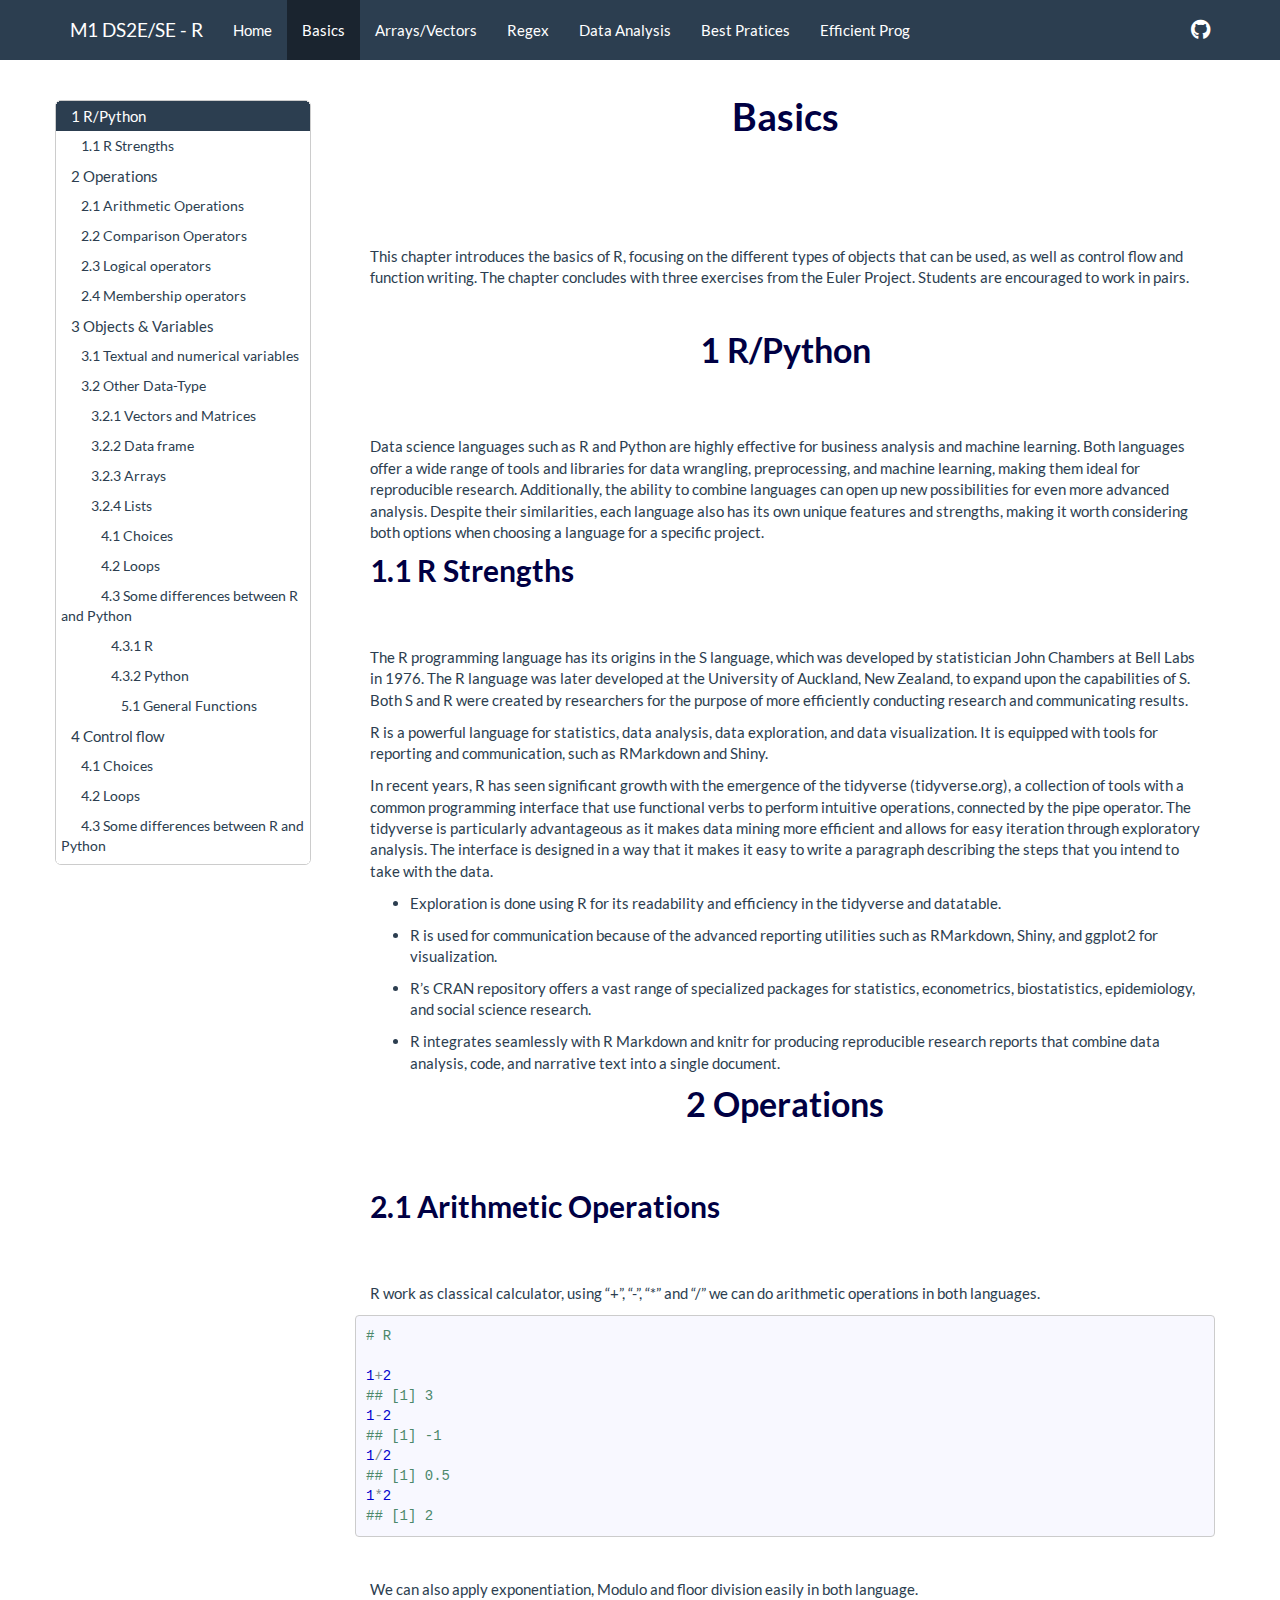
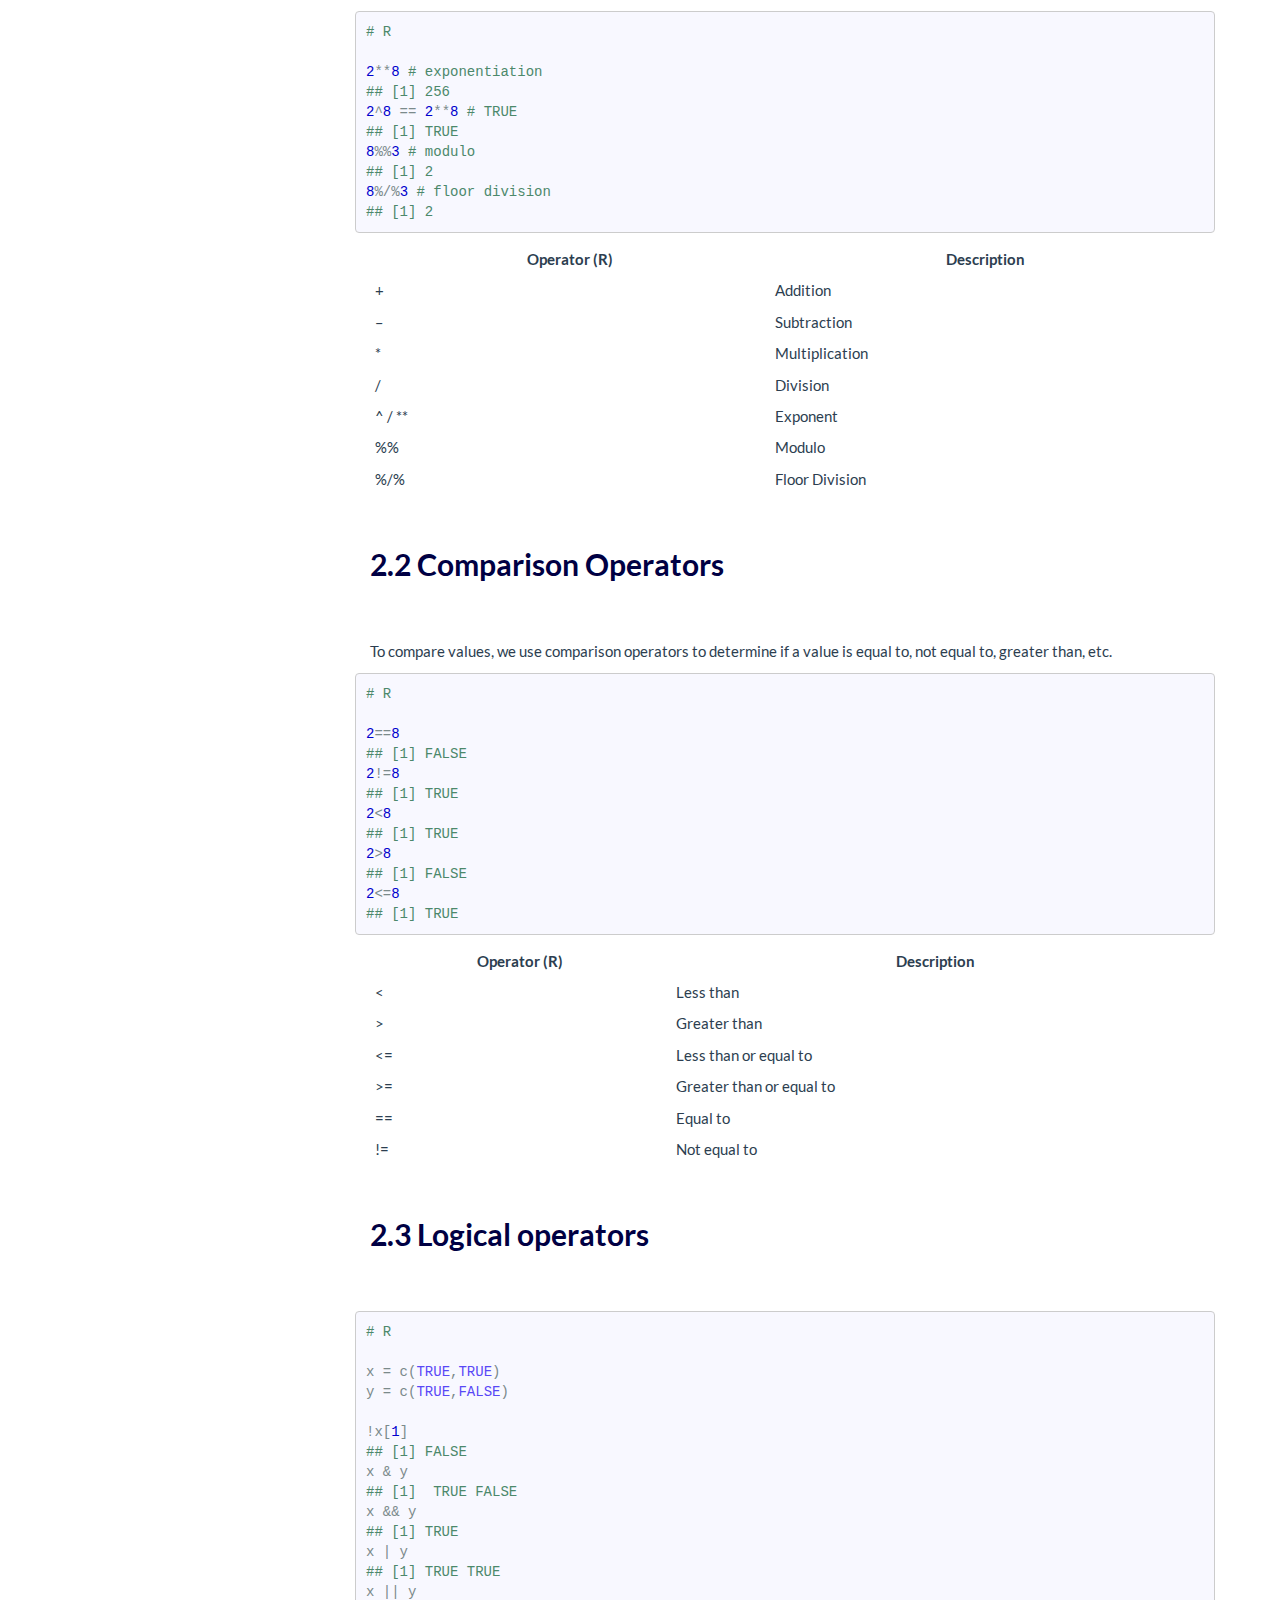
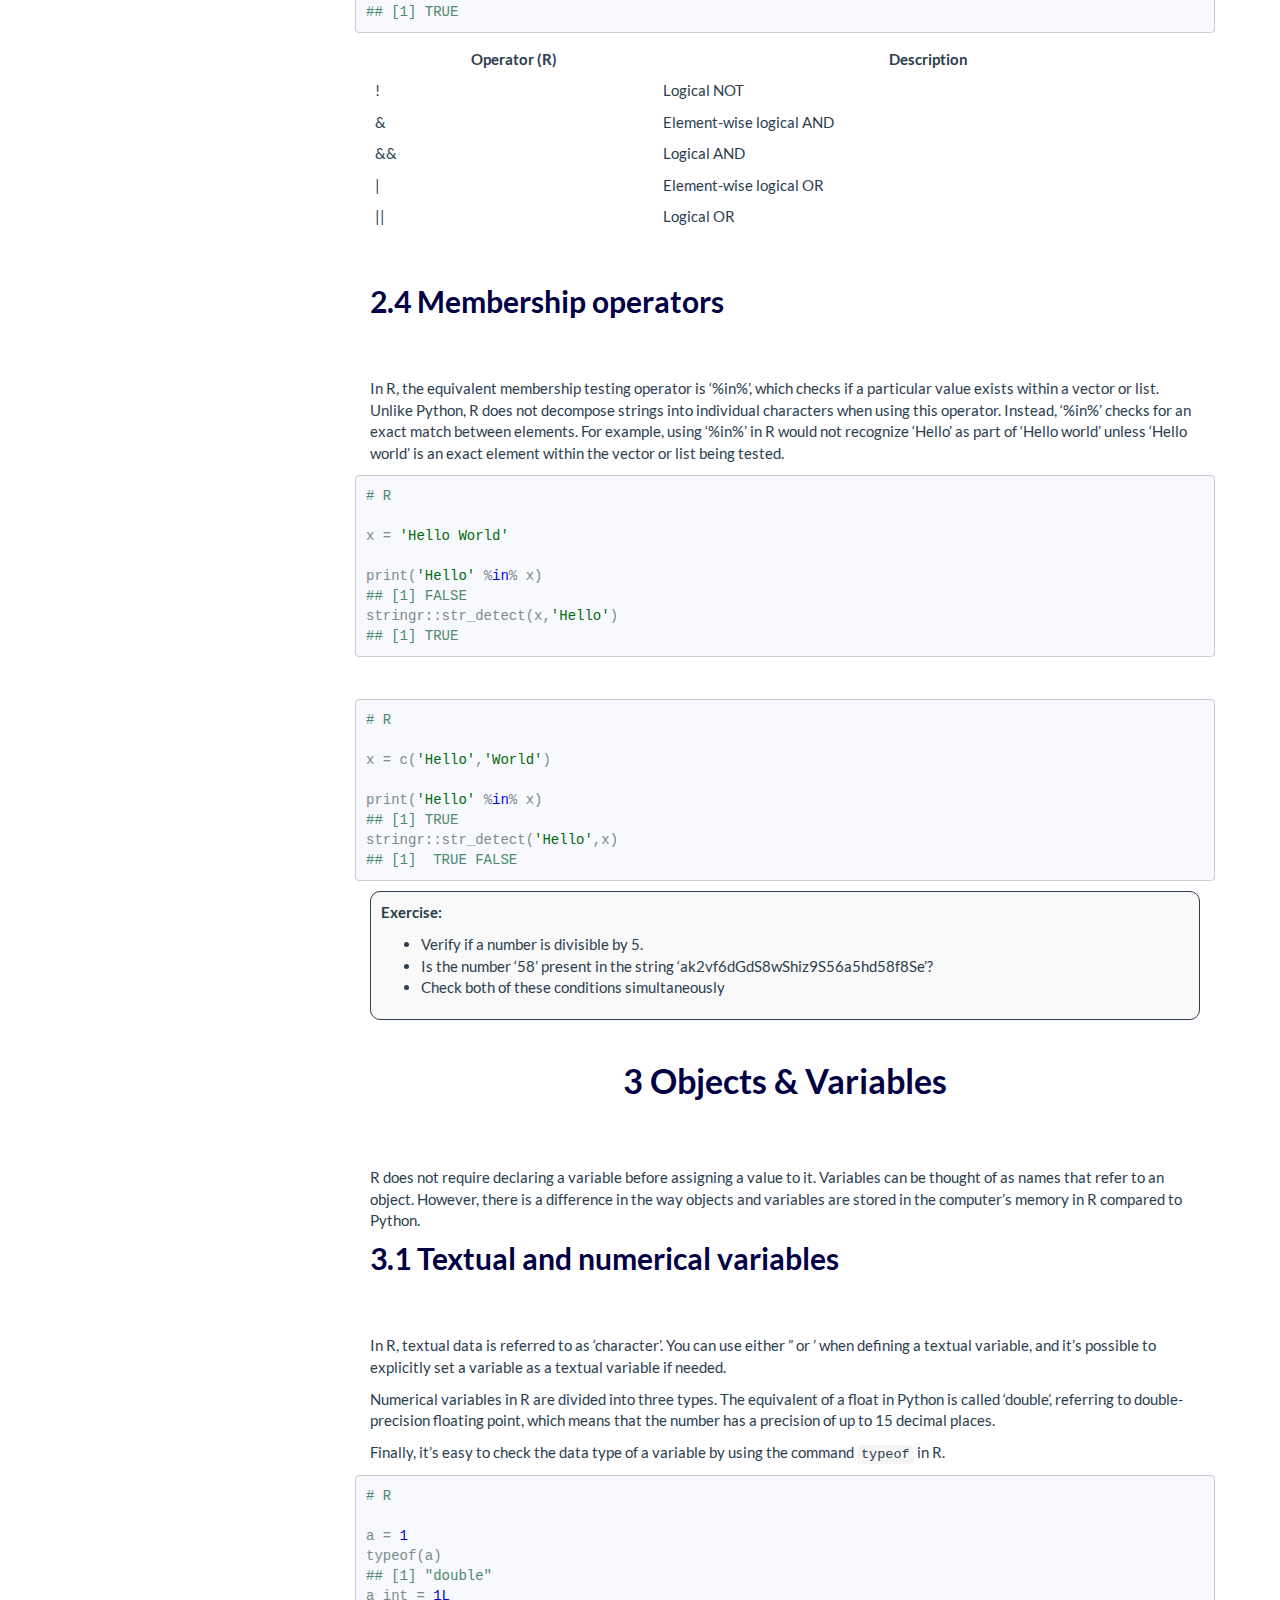
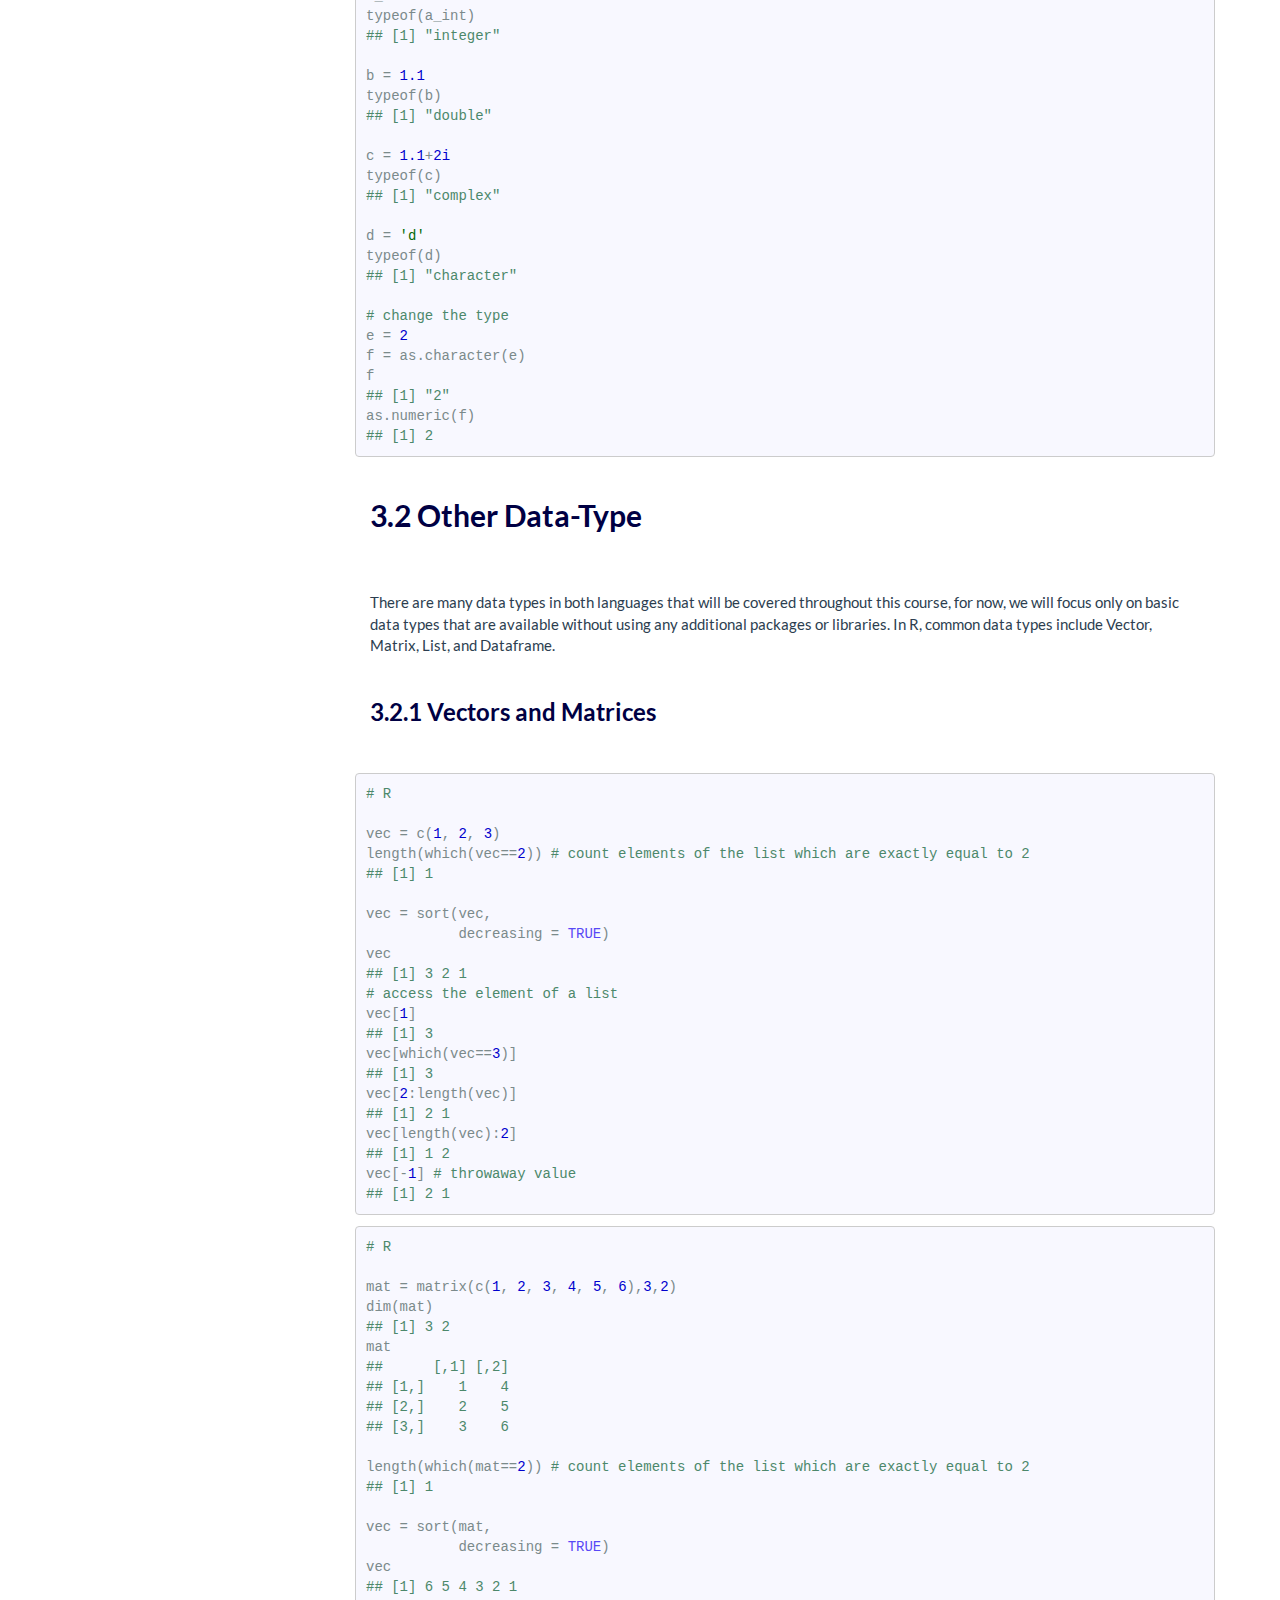
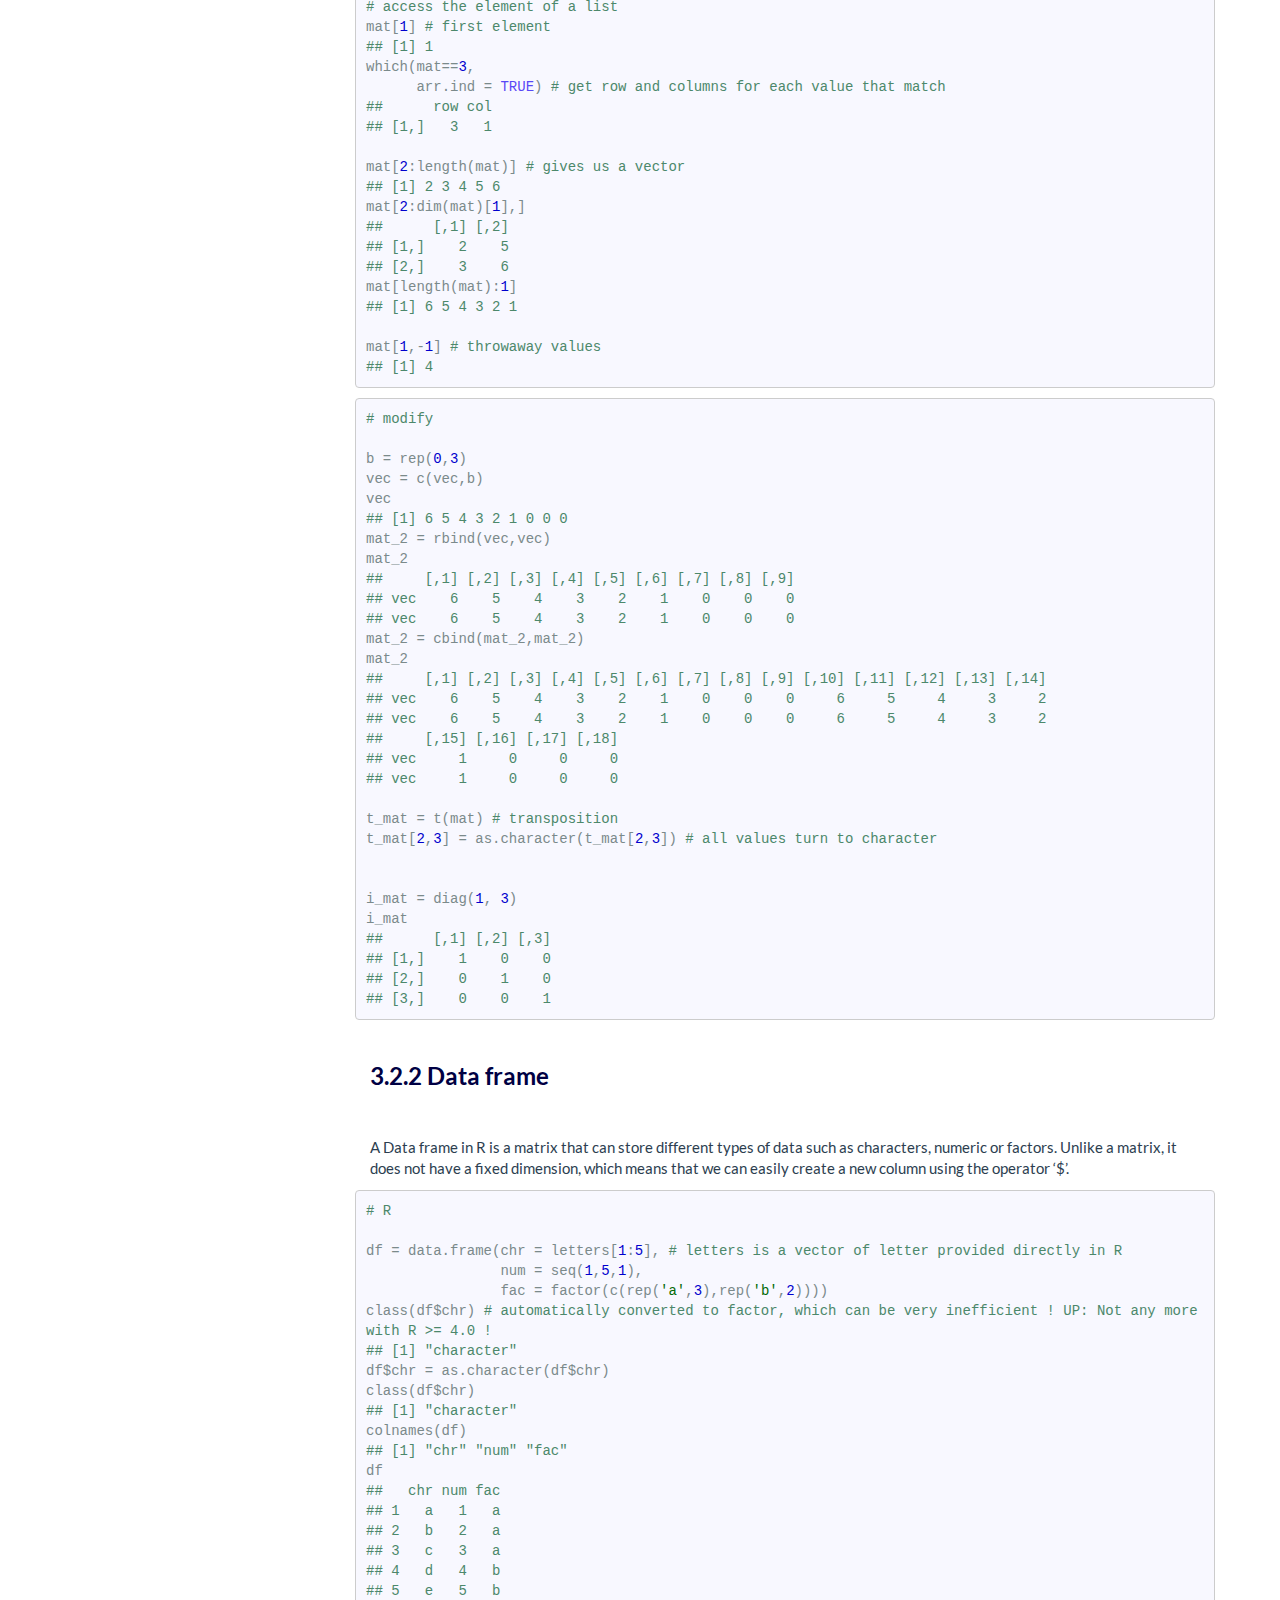
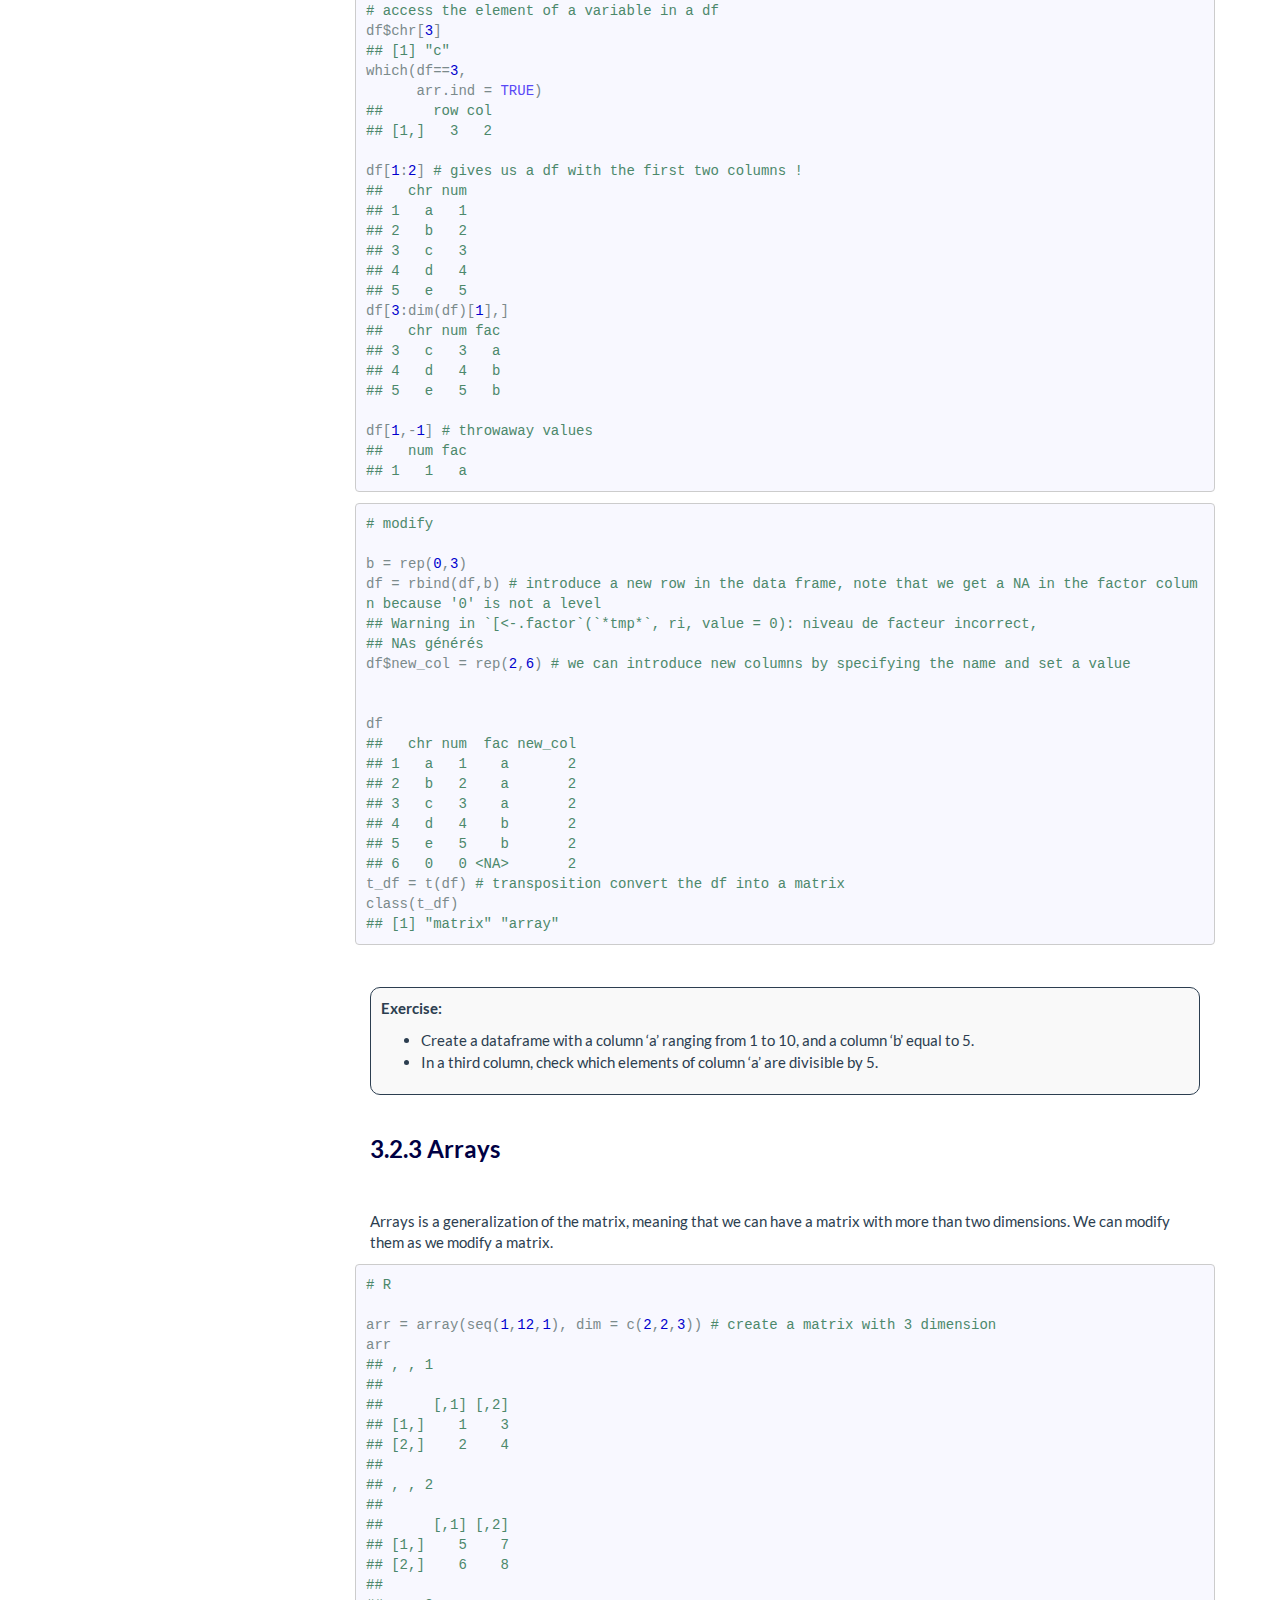
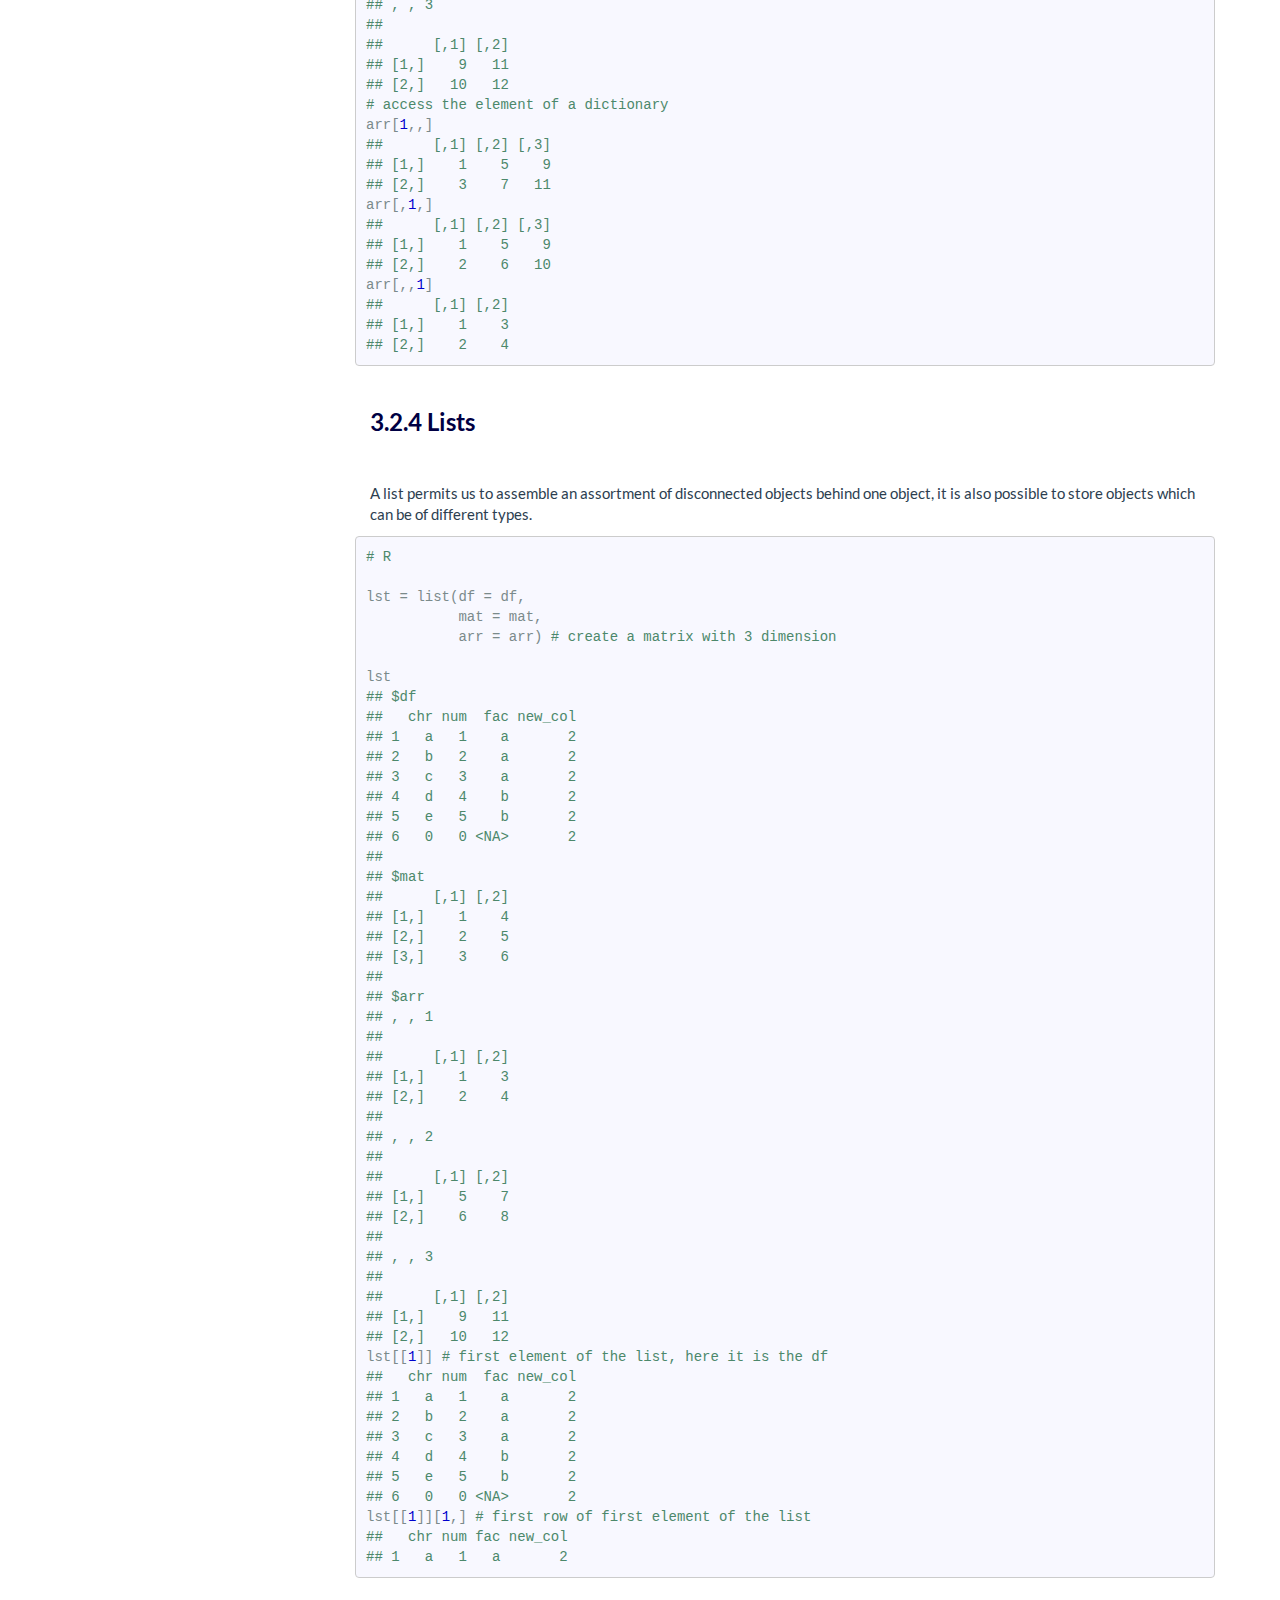
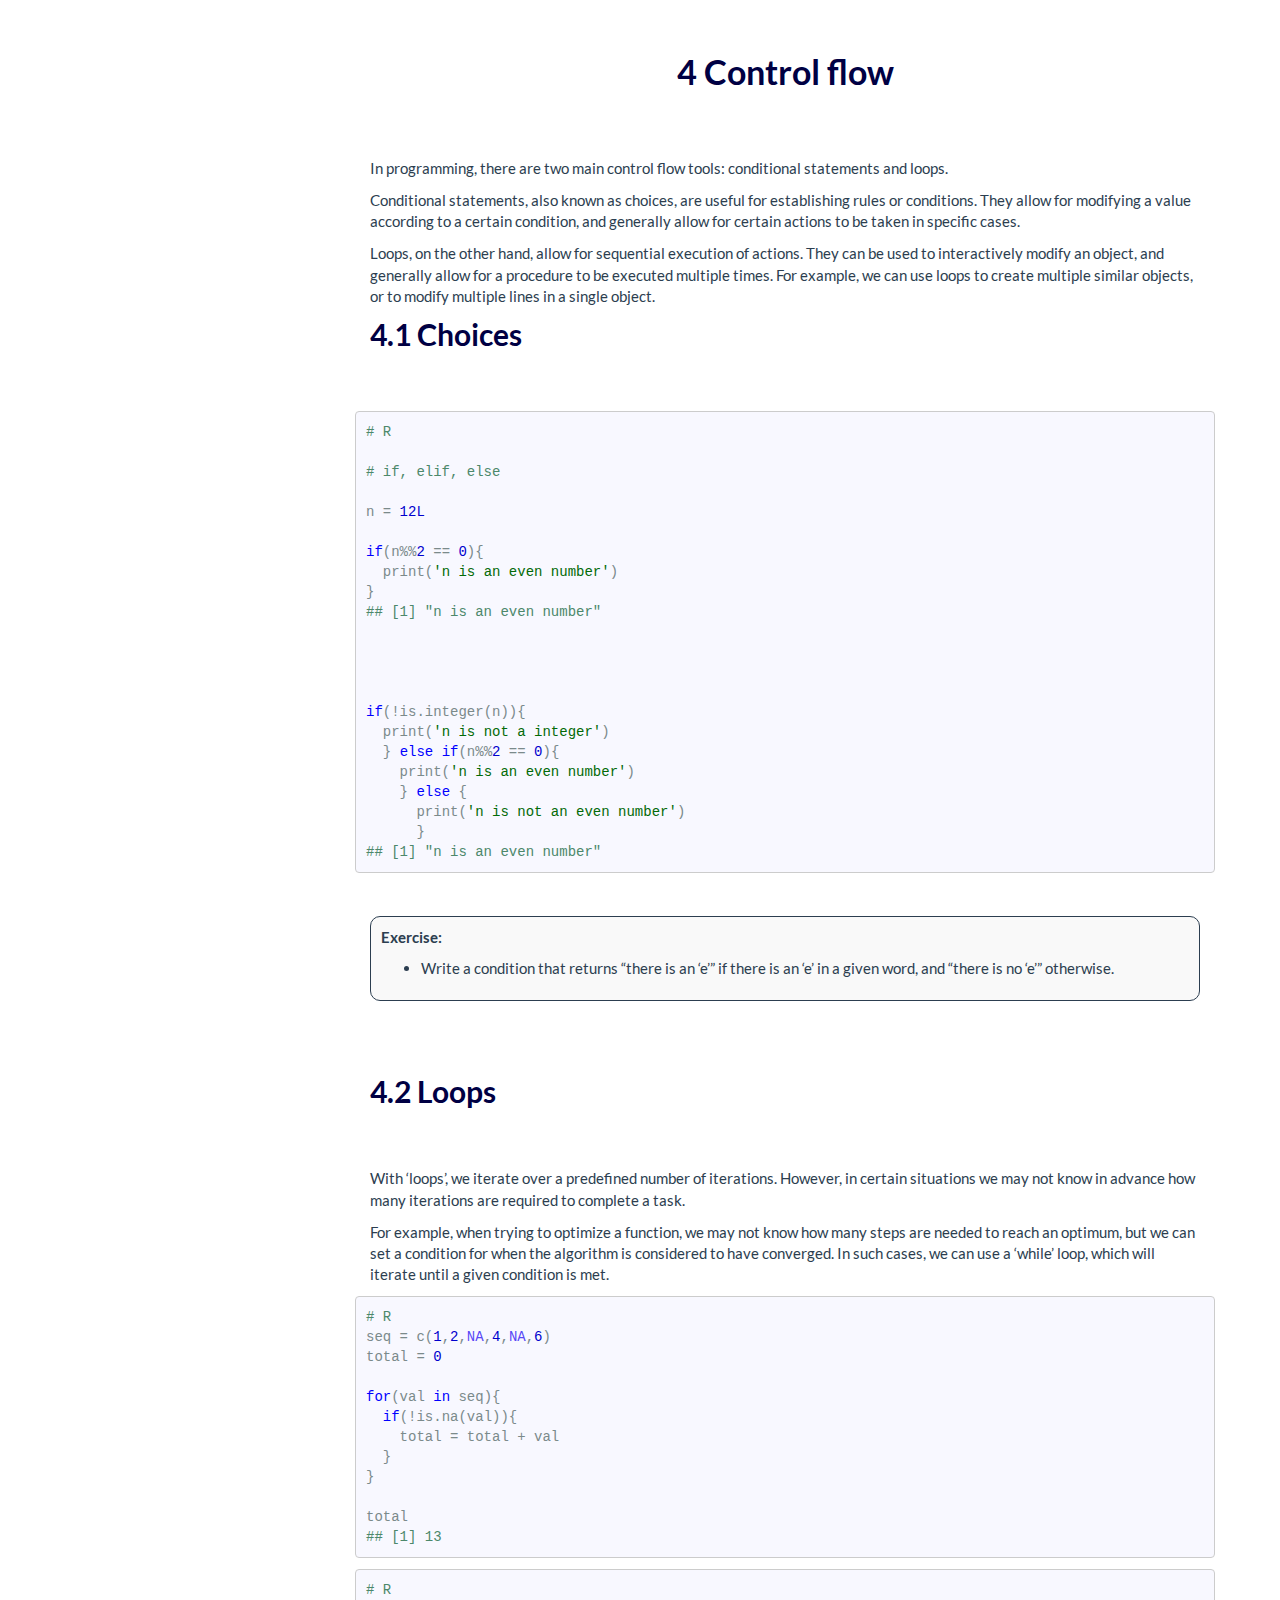
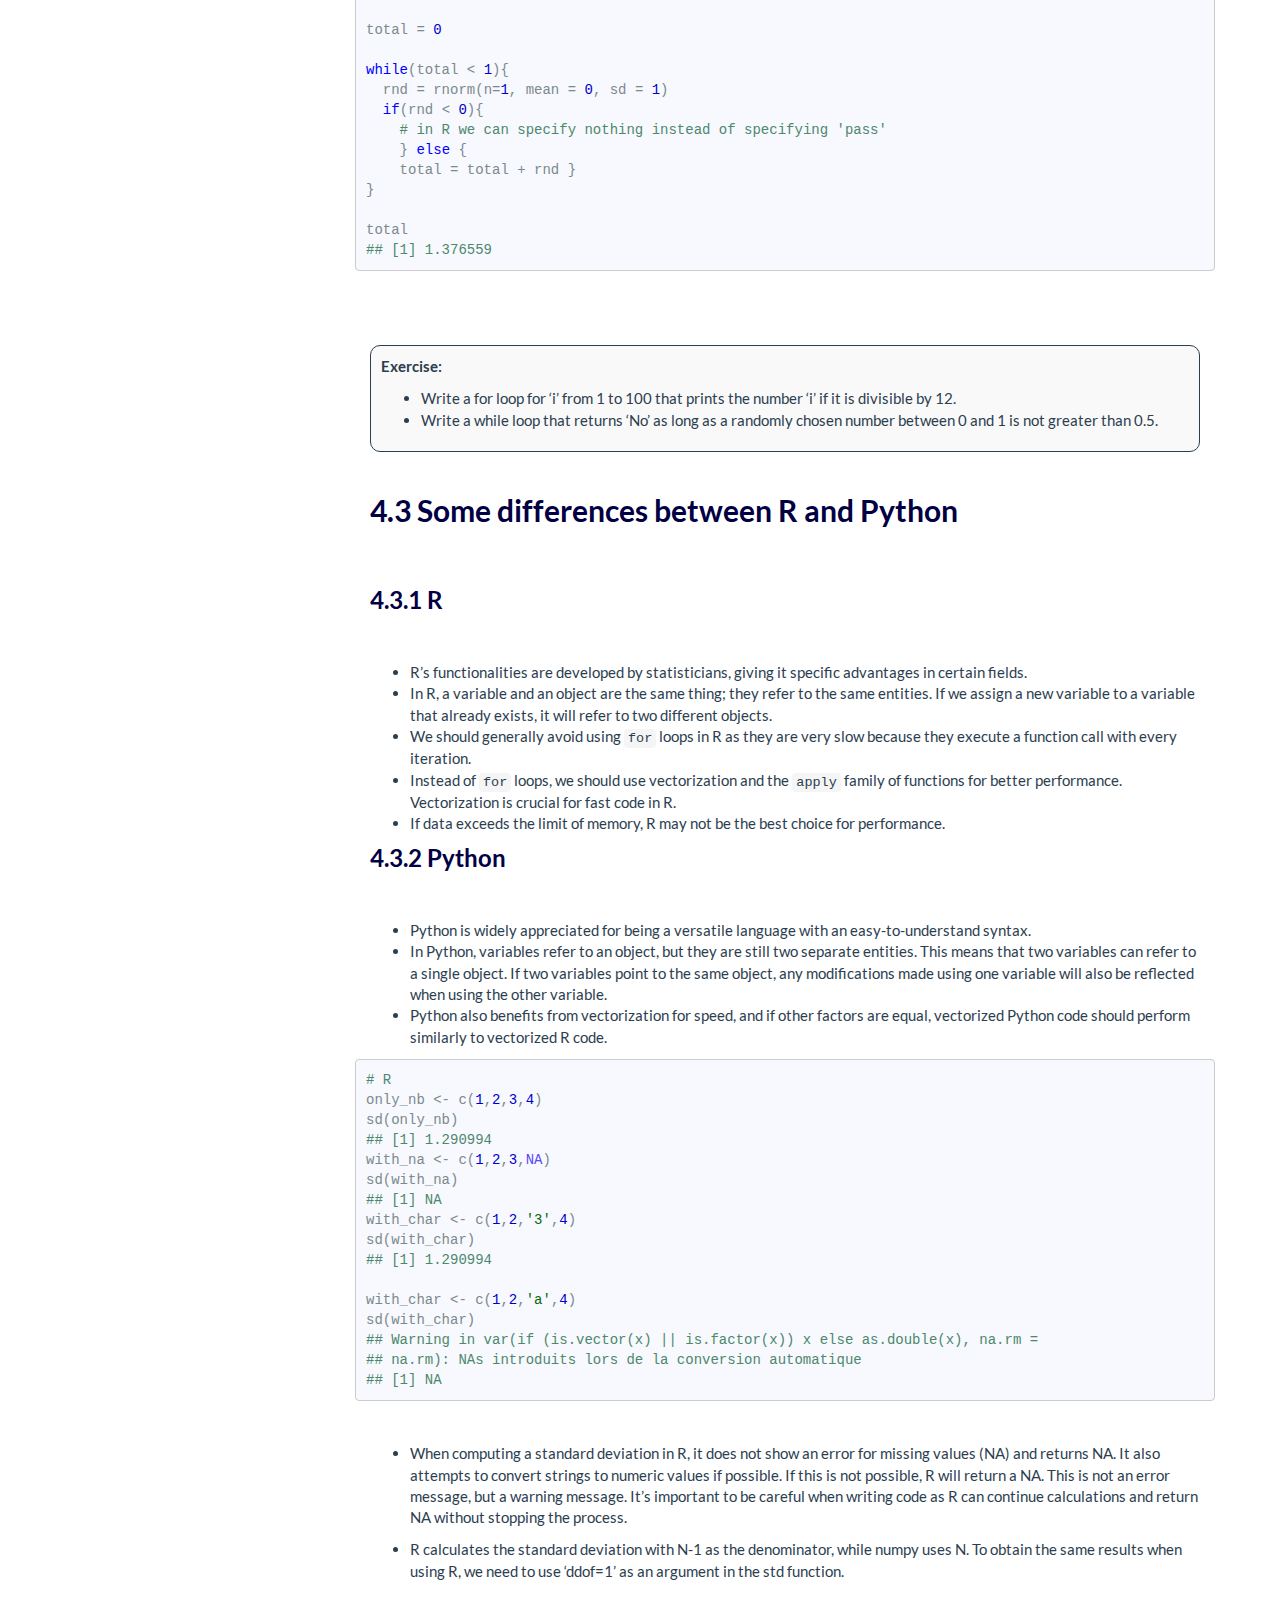
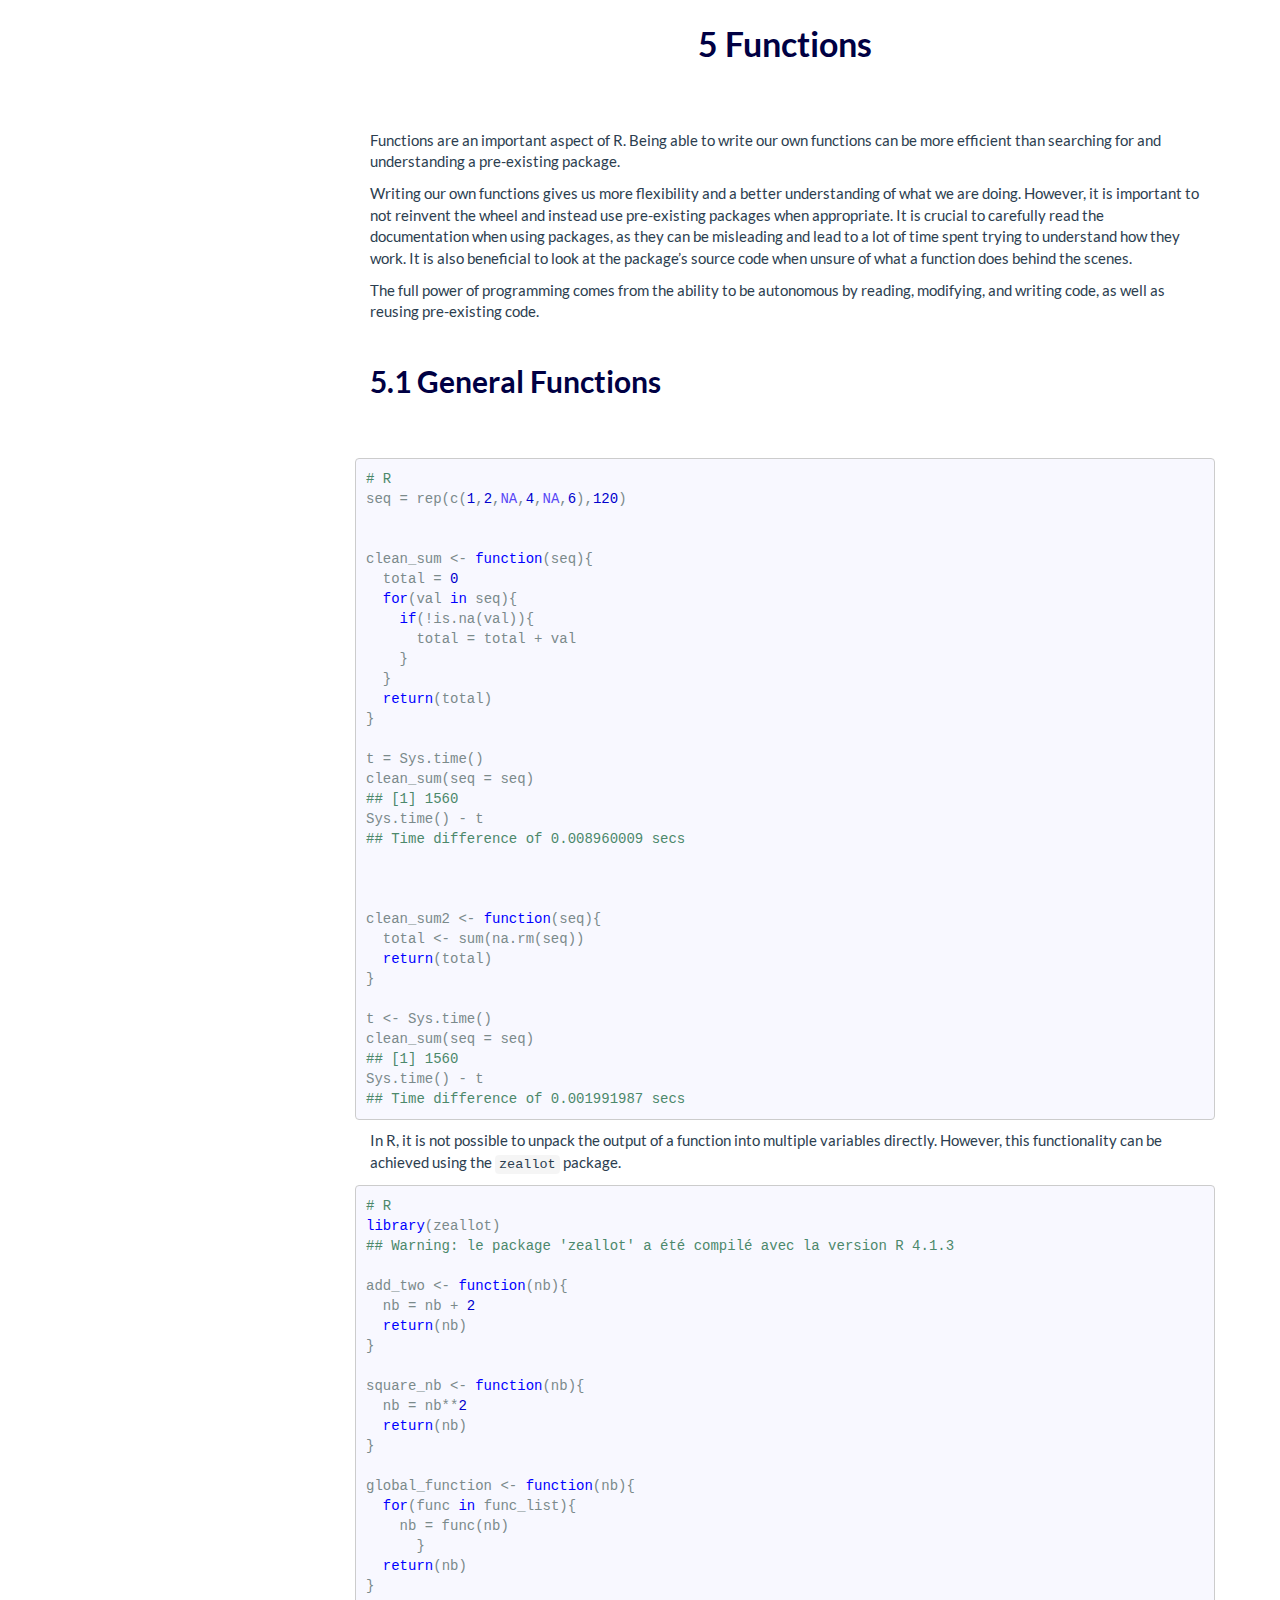
==== commit db175a44: "up" ====
--- a/2_Basics.html
+++ b/2_Basics.html
@@ -1064,7 +1064,7 @@
 }
   
 total
-## [1] 1.161672</code></pre>
+## [1] 1.376559</code></pre>
 </div>
 </div>
 <p>
@@ -1166,7 +1166,7 @@
 clean_sum(seq = seq)
 ## [1] 1560
 Sys.time() - t
-## Time difference of 0.01950002 secs
+## Time difference of 0.008960009 secs
 
 
 
@@ -1179,7 +1179,7 @@
 clean_sum(seq = seq)
 ## [1] 1560
 Sys.time() - t
-## Time difference of 0.003983974 secs</code></pre>
+## Time difference of 0.001991987 secs</code></pre>
 </div>
 </div>
 <p>In R, it is not possible to unpack the output of a function into multiple variables directly. However, this functionality can be achieved using the <code>zeallot</code> package.</p>
